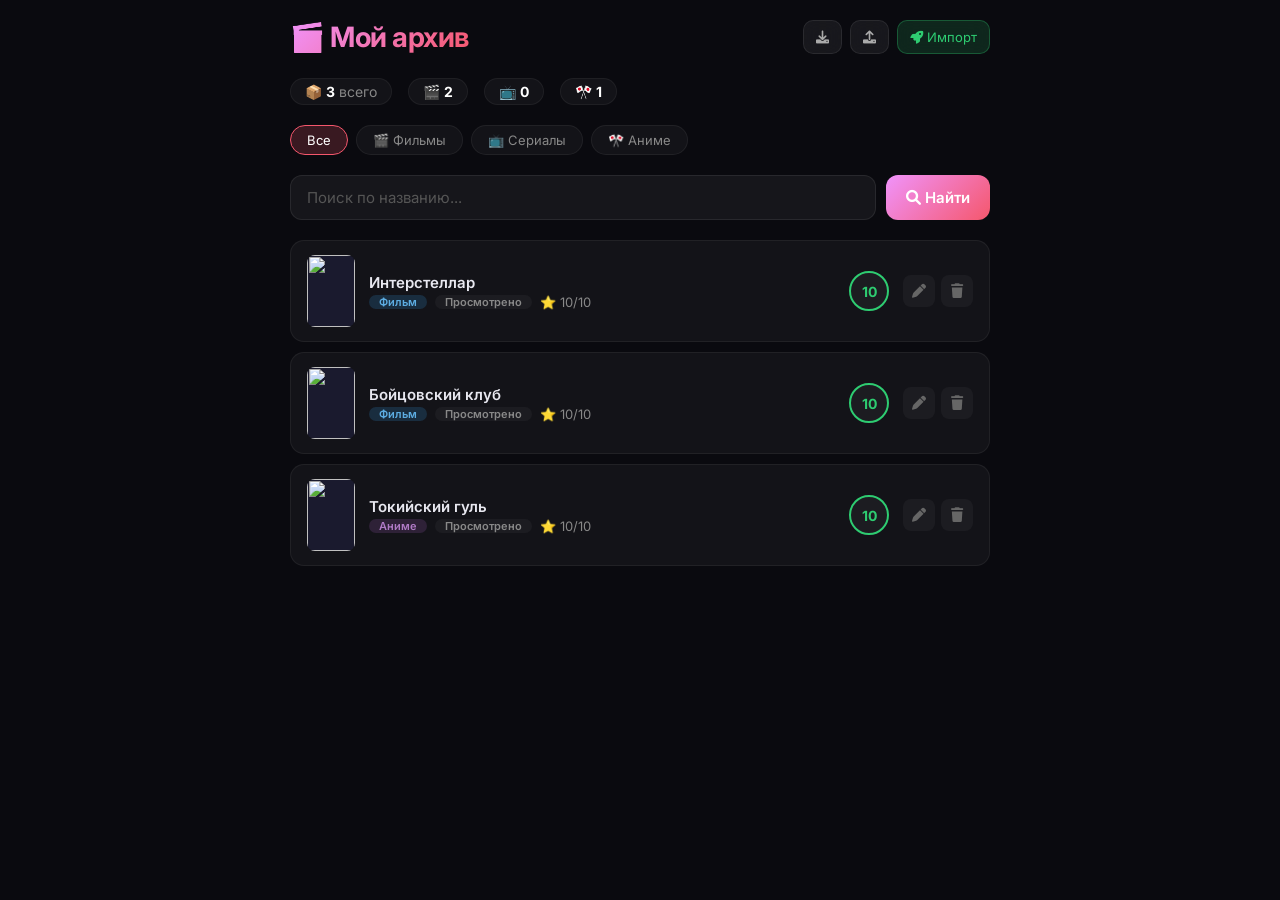
==== index.html @ f88500cb "Create index.html" ====
<!DOCTYPE html>
<html lang="ru">
<head>
    <meta charset="UTF-8" />
    <meta name="viewport" content="width=device-width, initial-scale=1.0, maximum-scale=1.0, user-scalable=yes" />
    <title>Мой киноархив</title>
    <!-- Google Fonts -->
    <link href="https://fonts.googleapis.com/css2?family=Inter:opsz,wght@14..32,400;14..32,500;14..32,600;14..32,700&display=swap" rel="stylesheet" />
    <!-- Font Awesome Icons -->
    <link rel="stylesheet" href="https://cdnjs.cloudflare.com/ajax/libs/font-awesome/6.0.0-beta3/css/all.min.css" />
    <style>
        * { margin: 0; padding: 0; box-sizing: border-box; }

        body {
            font-family: 'Inter', -apple-system, BlinkMacSystemFont, sans-serif;
            background: #0a0a0f;
            color: #e8e8f0;
            padding: 20px 16px 100px;
            min-height: 100vh;
        }
        .container { max-width: 700px; margin: 0 auto; }

        /* Header */
        .header {
            display: flex;
            justify-content: space-between;
            align-items: center;
            margin-bottom: 24px;
            flex-wrap: wrap;
            gap: 12px;
        }
        .header h1 {
            font-size: 28px;
            font-weight: 700;
            background: linear-gradient(135deg, #f093fb 0%, #f5576c 100%);
            -webkit-background-clip: text;
            -webkit-text-fill-color: transparent;
            background-clip: text;
            letter-spacing: -0.5px;
        }
        .header-actions {
            display: flex;
            gap: 8px;
            flex-wrap: wrap;
        }
        .header-actions button {
            background: rgba(255, 255, 255, 0.06);
            border: 1px solid rgba(255, 255, 255, 0.08);
            color: #aaa;
            padding: 8px 12px;
            border-radius: 10px;
            font-size: 13px;
            cursor: pointer;
            transition: all 0.2s;
            font-family: inherit;
            backdrop-filter: blur(10px);
        }
        .header-actions button:hover {
            background: rgba(255, 255, 255, 0.12);
            color: #fff;
        }
        .header-actions .import-btn {
            background: rgba(46, 204, 113, 0.15);
            border-color: rgba(46, 204, 113, 0.3);
            color: #2ecc71;
        }
        .header-actions .import-btn:hover {
            background: rgba(46, 204, 113, 0.25);
        }
        .header-actions .import-btn:disabled {
            opacity: 0.4;
            pointer-events: none;
        }

        /* Stats */
        .stats {
            display: flex;
            gap: 16px;
            flex-wrap: wrap;
            margin-bottom: 20px;
            font-size: 14px;
            color: #888;
        }
        .stats span {
            background: rgba(255, 255, 255, 0.04);
            padding: 4px 14px;
            border-radius: 20px;
            border: 1px solid rgba(255, 255, 255, 0.05);
        }
        .stats strong { color: #fff; }

        /* Filters */
        .filters {
            display: flex;
            gap: 8px;
            flex-wrap: wrap;
            margin-bottom: 20px;
        }
        .filters button {
            background: rgba(255, 255, 255, 0.04);
            border: 1px solid rgba(255, 255, 255, 0.06);
            color: #888;
            padding: 6px 16px;
            border-radius: 20px;
            font-size: 13px;
            cursor: pointer;
            transition: all 0.2s;
            font-family: inherit;
        }
        .filters button.active {
            background: rgba(245, 87, 108, 0.2);
            border-color: #f5576c;
            color: #fff;
        }
        .filters button:hover { background: rgba(255, 255, 255, 0.08); }

        /* Search & Add */
        .search-add {
            display: flex;
            gap: 10px;
            margin-bottom: 20px;
            flex-wrap: wrap;
        }
        .search-add input {
            flex: 1;
            min-width: 160px;
            background: rgba(255, 255, 255, 0.05);
            border: 1px solid rgba(255, 255, 255, 0.08);
            border-radius: 12px;
            padding: 12px 16px;
            color: #fff;
            font-size: 15px;
            font-family: inherit;
            outline: none;
            transition: border 0.2s;
        }
        .search-add input:focus { border-color: #f5576c; }
        .search-add input::placeholder { color: #555; }
        .search-add button {
            background: linear-gradient(135deg, #f093fb 0%, #f5576c 100%);
            border: none;
            color: #fff;
            padding: 12px 20px;
            border-radius: 12px;
            font-size: 15px;
            font-weight: 600;
            cursor: pointer;
            transition: all 0.2s;
            font-family: inherit;
            white-space: nowrap;
        }
        .search-add button:active { transform: scale(0.96); }

        /* Search results */
        .search-results {
            margin-bottom: 20px;
            display: none;
            flex-direction: column;
            gap: 8px;
        }
        .search-results.show { display: flex; }
        .search-result-item {
            background: rgba(255, 255, 255, 0.04);
            border: 1px solid rgba(255, 255, 255, 0.06);
            border-radius: 12px;
            padding: 12px 16px;
            display: flex;
            align-items: center;
            gap: 14px;
            cursor: pointer;
            transition: all 0.2s;
        }
        .search-result-item:active { transform: scale(0.98); }
        .search-result-item img {
            width: 44px;
            height: 66px;
            object-fit: cover;
            border-radius: 6px;
            background: #1a1a2e;
        }
        .search-result-item .info { flex: 1; }
        .search-result-item .info .title { font-weight: 600; font-size: 15px; }
        .search-result-item .info .meta { font-size: 13px; color: #888; margin-top: 2px; }
        .search-result-item .info .meta .rating { color: #f5c518; margin-left: 8px; }
        .search-result-item .add-btn {
            background: rgba(255, 255, 255, 0.08);
            border: none;
            color: #fff;
            padding: 6px 14px;
            border-radius: 8px;
            font-size: 13px;
            cursor: pointer;
            font-family: inherit;
        }

        /* Cards */
        .cards {
            display: flex;
            flex-direction: column;
            gap: 10px;
        }
        .card {
            background: rgba(255, 255, 255, 0.04);
            border: 1px solid rgba(255, 255, 255, 0.06);
            border-radius: 14px;
            padding: 14px 16px;
            display: flex;
            align-items: center;
            gap: 14px;
            transition: all 0.2s;
            animation: fadeIn 0.25s ease;
        }
        @keyframes fadeIn {
            from { opacity: 0; transform: translateY(8px); }
            to { opacity: 1; transform: translateY(0); }
        }
        .card img {
            width: 48px;
            height: 72px;
            object-fit: cover;
            border-radius: 8px;
            background: #1a1a2e;
            flex-shrink: 0;
        }
        .card .info { flex: 1; min-width: 0; }
        .card .info .title {
            font-weight: 600;
            font-size: 15px;
            white-space: nowrap;
            overflow: hidden;
            text-overflow: ellipsis;
        }
        .card .info .meta {
            font-size: 13px;
            color: #888;
            display: flex;
            flex-wrap: wrap;
            gap: 8px;
            align-items: center;
            margin-top: 2px;
        }
        .card .info .meta .badge {
            padding: 0 10px;
            border-radius: 12px;
            font-size: 11px;
            font-weight: 600;
            background: rgba(255, 255, 255, 0.06);
        }
        .card .info .meta .badge.film { background: rgba(52, 152, 219, 0.2); color: #5dade2; }
        .card .info .meta .badge.serial { background: rgba(46, 204, 113, 0.2); color: #58d68d; }
        .card .info .meta .badge.anime { background: rgba(155, 89, 182, 0.2); color: #af7ac5; }
        .card .info .meta .badge.status { background: rgba(255, 255, 255, 0.04); color: #888; }

        .card .rating-circle {
            width: 40px;
            height: 40px;
            border-radius: 50%;
            display: flex;
            align-items: center;
            justify-content: center;
            font-weight: 700;
            font-size: 14px;
            flex-shrink: 0;
            background: rgba(255, 255, 255, 0.04);
            border: 2px solid rgba(255, 255, 255, 0.08);
        }
        .card .rating-circle.high { border-color: #2ecc71; color: #2ecc71; }
        .card .rating-circle.mid { border-color: #f1c40f; color: #f1c40f; }
        .card .rating-circle.low { border-color: #e74c3c; color: #e74c3c; }
        .card .rating-circle.zero { border-color: #555; color: #555; }

        .card .actions {
            display: flex;
            gap: 6px;
            flex-shrink: 0;
        }
        .card .actions button {
            background: rgba(255, 255, 255, 0.04);
            border: none;
            color: #666;
            width: 32px;
            height: 32px;
            border-radius: 8px;
            cursor: pointer;
            font-size: 14px;
            transition: all 0.2s;
        }
        .card .actions button:active { transform: scale(0.9); }
        .card .actions button.delete:active { background: rgba(231, 76, 60, 0.2); color: #e74c3c; }
        .card .actions button.edit:active { background: rgba(241, 196, 15, 0.2); color: #f1c40f; }

        /* Empty */
        .empty {
            text-align: center;
            padding: 60px 20px;
            color: #555;
        }
        .empty i { font-size: 48px; margin-bottom: 16px; opacity: 0.3; }
        .empty p { font-size: 16px; }

        /* Modal */
        .modal-overlay {
            display: none;
            position: fixed;
            inset: 0;
            background: rgba(0, 0, 0, 0.7);
            backdrop-filter: blur(8px);
            align-items: center;
            justify-content: center;
            padding: 20px;
            z-index: 999;
        }
        .modal-overlay.show { display: flex; }
        .modal {
            background: #1a1a2e;
            border: 1px solid rgba(255, 255, 255, 0.08);
            border-radius: 20px;
            padding: 28px 24px;
            max-width: 400px;
            width: 100%;
            animation: fadeIn 0.2s ease;
        }
        .modal h3 { font-size: 20px; margin-bottom: 16px; }
        .modal label { font-size: 13px; color: #888; display: block; margin-top: 12px; margin-bottom: 4px; }
        .modal input, .modal select {
            width: 100%;
            background: rgba(255, 255, 255, 0.05);
            border: 1px solid rgba(255, 255, 255, 0.08);
            border-radius: 10px;
            padding: 10px 14px;
            color: #fff;
            font-size: 15px;
            font-family: inherit;
            outline: none;
        }
        .modal input:focus, .modal select:focus { border-color: #f5576c; }
        .modal .modal-actions {
            display: flex;
            gap: 10px;
            margin-top: 20px;
        }
        .modal .modal-actions button {
            flex: 1;
            padding: 12px;
            border-radius: 12px;
            border: none;
            font-size: 15px;
            font-weight: 600;
            cursor: pointer;
            font-family: inherit;
            transition: all 0.2s;
        }
        .modal .modal-actions button:active { transform: scale(0.96); }
        .modal .modal-actions .save-btn { background: linear-gradient(135deg, #f093fb 0%, #f5576c 100%); color: #fff; }
        .modal .modal-actions .cancel-btn { background: rgba(255, 255, 255, 0.06); color: #888; }

        /* Toast */
        .toast {
            position: fixed;
            bottom: 30px;
            left: 50%;
            transform: translateX(-50%);
            background: #2ecc71;
            color: #fff;
            padding: 12px 24px;
            border-radius: 14px;
            font-weight: 600;
            font-size: 14px;
            opacity: 0;
            transition: all 0.3s;
            pointer-events: none;
            z-index: 1000;
            box-shadow: 0 8px 30px rgba(0, 0, 0, 0.5);
            max-width: 90%;
            text-align: center;
        }
        .toast.show { opacity: 1; transform: translateX(-50%) translateY(0); }
        .toast.error { background: #e74c3c; }

        /* Progress bar inside toast */
        .toast .progress-wrap {
            width: 100%;
            height: 4px;
            background: rgba(255, 255, 255, 0.2);
            border-radius: 10px;
            margin-top: 8px;
            overflow: hidden;
        }
        .toast .progress-wrap div {
            height: 100%;
            width: 0%;
            background: #fff;
            border-radius: 10px;
            transition: width 0.3s;
        }

        @media (max-width: 480px) {
            .header h1 { font-size: 22px; }
            .card { padding: 12px 12px; gap: 10px; }
            .card img { width: 40px; height: 60px; }
            .card .info .title { font-size: 14px; }
            .search-add input { font-size: 14px; padding: 10px 14px; }
            .search-add button { padding: 10px 16px; font-size: 14px; }
        }
    </style>
</head>
<body>

    <div class="container">

        <!-- Header -->
        <div class="header">
            <h1>🎬 Мой архив</h1>
            <div class="header-actions">
                <button onclick="exportData()"><i class="fas fa-download"></i></button>
                <button onclick="document.getElementById('importInput').click()"><i class="fas fa-upload"></i></button>
                <input type="file" id="importInput" accept=".json" style="display:none" onchange="importData(event)" />
                <button class="import-btn" id="bulkImportBtn" onclick="runBulkImport()"><i class="fas fa-rocket"></i> Импорт</button>
            </div>
        </div>

        <!-- Stats -->
        <div class="stats" id="stats">
            <span>📦 <strong id="totalCount">0</strong> всего</span>
            <span>🎬 <strong id="filmCount">0</strong></span>
            <span>📺 <strong id="serialCount">0</strong></span>
            <span>🎌 <strong id="animeCount">0</strong></span>
        </div>

        <!-- Filters -->
        <div class="filters" id="filters">
            <button class="active" data-filter="all">Все</button>
            <button data-filter="Фильм">🎬 Фильмы</button>
            <button data-filter="Сериал">📺 Сериалы</button>
            <button data-filter="Аниме">🎌 Аниме</button>
        </div>

        <!-- Search + Add -->
        <div class="search-add">
            <input type="text" id="searchInput" placeholder="Поиск по названию..." />
            <button onclick="searchTMDB()"><i class="fas fa-search"></i> Найти</button>
        </div>

        <!-- Search Results -->
        <div class="search-results" id="searchResults"></div>

        <!-- Cards -->
        <div class="cards" id="cards"></div>

        <!-- Empty -->
        <div class="empty" id="emptyState">
            <i class="fas fa-film"></i>
            <p>Пока ничего нет.<br />Найди фильм, сериал или аниме и добавь!</p>
        </div>

    </div>

    <!-- Edit Modal -->
    <div class="modal-overlay" id="editModal">
        <div class="modal">
            <h3 id="modalTitle">✏️ Редактировать</h3>
            <label>Название</label>
            <input type="text" id="editName" />
            <label>Тип</label>
            <select id="editType">
                <option value="Фильм">🎬 Фильм</option>
                <option value="Сериал">📺 Сериал</option>
                <option value="Аниме">🎌 Аниме</option>
            </select>
            <label>Статус</label>
            <select id="editStatus">
                <option value="Просмотрено">✅ Просмотрено</option>
                <option value="В процессе">⏳ В процессе</option>
                <option value="Брошено">❌ Брошено</option>
            </select>
            <label>Оценка (1–10)</label>
            <input type="number" id="editRating" min="0" max="10" />
            <label>Пересмотров</label>
            <input type="number" id="editRewatches" min="0" />
            <label>Постер (URL, опционально)</label>
            <input type="text" id="editPoster" placeholder="https://image.tmdb.org/..." />
            <div class="modal-actions">
                <button class="cancel-btn" onclick="closeModal()">Отмена</button>
                <button class="save-btn" onclick="saveEdit()">💾 Сохранить</button>
            </div>
        </div>
    </div>

    <!-- Toast -->
    <div class="toast" id="toast">
        <span id="toastMsg">Сообщение</span>
        <div class="progress-wrap"><div id="toastProgress"></div></div>
    </div>

    <script>
        // ========================
        //  КОНФИГУРАЦИЯ
        // ========================
        const TMDB_API_KEY = '40f8044a3992bf1a264badac3ca33f28';

        // ========================
        //  ДАННЫЕ
        // ========================
        let items = [];
        let currentFilter = 'all';
        let currentEditId = null;
        let isImporting = false;

        function loadData() {
            const saved = localStorage.getItem('myKinoArchive');
            if (saved) {
                try { items = JSON.parse(saved); } catch (e) { items = []; }
            }
            if (!items || !items.length) {
                items = [
                    { id: Date.now() + 1, name: 'Интерстеллар', type: 'Фильм', status: 'Просмотрено', rating: 10,
                        rewatches: 0, poster: '' },
                    { id: Date.now() + 2, name: 'Бойцовский клуб', type: 'Фильм', status: 'Просмотрено', rating: 10,
                        rewatches: 0, poster: '' },
                    { id: Date.now() + 3, name: 'Токийский гуль', type: 'Аниме', status: 'Просмотрено', rating: 10,
                        rewatches: 0, poster: '' },
                ];
            }
            render();
        }

        function saveData() {
            localStorage.setItem('myKinoArchive', JSON.stringify(items));
            render();
        }

        // ========================
        //  RENDER
        // ========================
        function render() {
            const cardsEl = document.getElementById('cards');
            const emptyEl = document.getElementById('emptyState');
            const searchInput = document.getElementById('searchInput').value.toLowerCase().trim();

            let filtered = items;
            if (currentFilter !== 'all') {
                filtered = filtered.filter(item => item.type === currentFilter);
            }
            if (searchInput) {
                filtered = filtered.filter(item => item.name.toLowerCase().includes(searchInput));
            }
            filtered.sort((a, b) => (b.rating || 0) - (a.rating || 0));

            document.getElementById('totalCount').textContent = items.length;
            document.getElementById('filmCount').textContent = items.filter(i => i.type === 'Фильм').length;
            document.getElementById('serialCount').textContent = items.filter(i => i.type === 'Сериал').length;
            document.getElementById('animeCount').textContent = items.filter(i => i.type === 'Аниме').length;

            if (!filtered.length) {
                cardsEl.innerHTML = '';
                emptyEl.style.display = 'block';
                return;
            }
            emptyEl.style.display = 'none';

            cardsEl.innerHTML = filtered.map(item => {
                const ratingClass = item.rating >= 8 ? 'high' : item.rating >= 5 ? 'mid' : item.rating > 0 ? 'low' :
                    'zero';
                const ratingText = item.rating || '?';
                const posterHtml = item.poster ?
                    `<img src="${item.poster}" alt="${item.name}" loading="lazy" onerror="this.style.display='none'" />` :
                    `<img src="" alt="" style="background:#1a1a2e;display:flex;align-items:center;justify-content:center;font-size:20px;color:#555;" />`;

                const typeBadge = {
                    'Фильм': 'film',
                    'Сериал': 'serial',
                    'Аниме': 'anime'
                } [item.type] || '';

                const rewatchText = item.rewatches ? `, ${item.rewatches} раз(а)` : '';

                return `
                        <div class="card">
                            ${posterHtml}
                            <div class="info">
                                <div class="title">${item.name}</div>
                                <div class="meta">
                                    <span class="badge ${typeBadge}">${item.type || '?'}</span>
                                    <span class="badge status">${item.status || 'Просмотрено'}</span>
                                    <span>${item.rating ? '⭐ ' + item.rating + '/10' : 'Без оценки'}${rewatchText}</span>
                                </div>
                            </div>
                            <div class="rating-circle ${ratingClass}">${ratingText}</div>
                            <div class="actions">
                                <button class="edit" onclick="openEdit('${item.id}')"><i class="fas fa-pen"></i></button>
                                <button class="delete" onclick="deleteItem('${item.id}')"><i class="fas fa-trash"></i></button>
                            </div>
                        </div>
                    `;
            }).join('');
        }

        // ========================
        //  CRUD
        // ========================
        function addItem(name, type, status, rating, rewatches, poster) {
            items.push({
                id: Date.now() + Math.random(),
                name: name.trim(),
                type: type || 'Фильм',
                status: status || 'Просмотрено',
                rating: parseInt(rating) || 0,
                rewatches: parseInt(rewatches) || 0,
                poster: poster || '',
            });
            saveData();
            showToast('✅ Добавлено!');
        }

        function deleteItem(id) {
            if (!confirm('Удалить?')) return;
            items = items.filter(item => item.id != id);
            saveData();
            showToast('🗑️ Удалено');
        }

        function openEdit(id) {
            const item = items.find(i => i.id == id);
            if (!item) return;
            currentEditId = id;
            document.getElementById('editName').value = item.name || '';
            document.getElementById('editType').value = item.type || 'Фильм';
            document.getElementById('editStatus').value = item.status || 'Просмотрено';
            document.getElementById('editRating').value = item.rating || 0;
            document.getElementById('editRewatches').value = item.rewatches || 0;
            document.getElementById('editPoster').value = item.poster || '';
            document.getElementById('modalTitle').textContent = '✏️ ' + item.name;
            document.getElementById('editModal').classList.add('show');
        }

        function closeModal() {
            document.getElementById('editModal').classList.remove('show');
            currentEditId = null;
        }

        function saveEdit() {
            const item = items.find(i => i.id == currentEditId);
            if (!item) return;
            item.name = document.getElementById('editName').value.trim() || item.name;
            item.type = document.getElementById('editType').value;
            item.status = document.getElementById('editStatus').value;
            item.rating = parseInt(document.getElementById('editRating').value) || 0;
            item.rewatches = parseInt(document.getElementById('editRewatches').value) || 0;
            item.poster = document.getElementById('editPoster').value.trim() || '';
            saveData();
            closeModal();
            showToast('💾 Сохранено!');
        }

        // ========================
        //  ПОИСК TMDB
        // ========================
        async function searchTMDB() {
            const query = document.getElementById('searchInput').value.trim();
            if (!query) {
                showToast('Введите название для поиска', true);
                return;
            }

            const resultsEl = document.getElementById('searchResults');
            resultsEl.innerHTML = '<div style="color:#888;padding:12px;">⏳ Поиск...</div>';
            resultsEl.classList.add('show');

            try {
                const url =
                    `https://api.themoviedb.org/3/search/multi?api_key=${TMDB_API_KEY}&query=${encodeURIComponent(query)}&language=ru-RU`;
                const response = await fetch(url);
                const data = await response.json();

                if (!data.results || !data.results.length) {
                    resultsEl.innerHTML = '<div style="color:#888;padding:12px;">😕 Ничего не найдено</div>';
                    return;
                }

                const results = data.results.slice(0, 8);
                resultsEl.innerHTML = results.map(item => {
                    const title = item.title || item.name || 'Без названия';
                    const year = item.release_date ? item.release_date.slice(0, 4) : item.first_air_date ? item
                        .first_air_date.slice(0, 4) : '';
                    const mediaType = item.media_type === 'movie' ? 'Фильм' : item.media_type === 'tv' ? 'Сериал' :
                        'Фильм';
                    const rating = item.vote_average ? Math.round(item.vote_average * 10) / 10 : '';
                    const poster = item.poster_path ?
                        `https://image.tmdb.org/t/p/w92${item.poster_path}` :
                        '';

                    return `
                            <div class="search-result-item" onclick="addFromSearch('${title}', '${mediaType}', '${rating}', '${poster}')">
                                ${poster ? `<img src="${poster}" alt="${title}" />` : '<div style="width:44px;height:66px;background:#1a1a2e;border-radius:6px;flex-shrink:0;"></div>'}
                                <div class="info">
                                    <div class="title">${title}</div>
                                    <div class="meta">${mediaType} ${year ? '· ' + year : ''} ${rating ? '⭐ ' + rating : ''}</div>
                                </div>
                                <button class="add-btn"><i class="fas fa-plus"></i></button>
                            </div>
                        `;
                }).join('');

            } catch (e) {
                resultsEl.innerHTML = '<div style="color:#e74c3c;padding:12px;">❌ Ошибка запроса. Проверь интернет.</div>';
                console.error(e);
            }
        }

        function addFromSearch(name, type, rating, poster) {
            addItem(name, type, 'Просмотрено', rating || 0, 0, poster);
            document.getElementById('searchResults').classList.remove('show');
            document.getElementById('searchInput').value = '';
        }

        // ========================
        //  ФИЛЬТРЫ
        // ========================
        document.getElementById('filters').addEventListener('click', function(e) {
            const btn = e.target.closest('button');
            if (!btn) return;
            document.querySelectorAll('#filters button').forEach(b => b.classList.remove('active'));
            btn.classList.add('active');
            currentFilter = btn.dataset.filter;
            render();
        });

        let searchTimeout;
        document.getElementById('searchInput').addEventListener('input', function() {
            clearTimeout(searchTimeout);
            searchTimeout = setTimeout(() => render(), 200);
        });
        document.getElementById('searchInput').addEventListener('keydown', function(e) {
            if (e.key === 'Enter') searchTMDB();
        });

        // ========================
        //  ЭКСПОРТ / ИМПОРТ
        // ========================
        function exportData() {
            const blob = new Blob([JSON.stringify(items, null, 2)], { type: 'application/json' });
            const a = document.createElement('a');
            a.href = URL.createObjectURL(blob);
            a.download = 'my_archive_backup.json';
            a.click();
            showToast('📦 Бэкап скачан!');
        }

        function importData(event) {
            const file = event.target.files[0];
            if (!file) return;
            const reader = new FileReader();
            reader.onload = function(e) {
                try {
                    const data = JSON.parse(e.target.result);
                    if (Array.isArray(data) && data.length) {
                        items = data;
                        saveData();
                        showToast('✅ Импорт успешен!');
                    } else {
                        showToast('❌ Неверный формат', true);
                    }
                } catch (err) {
                    showToast('❌ Ошибка чтения файла', true);
                }
            };
            reader.readAsText(file);
            event.target.value = '';
        }

        // ========================
        //  БЫСТРЫЙ ИМПОРТ (BULK)
        // ========================
        const MY_FULL_LIST = [
            // ---------- ФИЛЬМЫ ----------
            { name: "Мумия", type: "Фильм", status: "Просмотрено", rating: 8, rewatches: 0 },
            { name: "Закулисье реальности", type: "Фильм", status: "Просмотрено", rating: 7, rewatches: 0 },
            { name: "Обсессия", type: "Фильм", status: "Просмотрено", rating: 5, rewatches: 0 },
            { name: "Я иду искать 2", type: "Фильм", status: "Просмотрено", rating: 3, rewatches: 0 },
            { name: "Горничная", type: "Фильм", status: "Просмотрено", rating: 3, rewatches: 0 },
            { name: "Одержимость", type: "Фильм", status: "Просмотрено", rating: 4, rewatches: 0 },
            { name: "5 ночей с Фредди 2", type: "Фильм", status: "Просмотрено", rating: 4, rewatches: 0 },
            { name: "Меню", type: "Фильм", status: "Просмотрено", rating: 5, rewatches: 0 },
            { name: "Кунг-фу панда", type: "Фильм", status: "Просмотрено", rating: 9, rewatches: 0 },
            { name: "Кунг-фу панда 2", type: "Фильм", status: "Просмотрено", rating: 9, rewatches: 0 },
            { name: "Кунг-фу панда 3", type: "Фильм", status: "Просмотрено", rating: 9, rewatches: 0 },
            { name: "Кунг-фу панда 4", type: "Фильм", status: "Просмотрено", rating: 7, rewatches: 0 },
            { name: "Бэтмен", type: "Фильм", status: "Просмотрено", rating: 7, rewatches: 0 },
            { name: "Трансформеры: Последний рыцарь", type: "Фильм", status: "Просмотрено", rating: 9, rewatches: 0 },
            { name: "Трансформеры: Эпоха истребления", type: "Фильм", status: "Просмотрено", rating: 9, rewatches: 0 },
            { name: "Трансформеры 3: Тёмная сторона Луны", type: "Фильм", status: "Просмотрено", rating: 7, rewatches: 0 },
            { name: "Трансформеры: Месть падших", type: "Фильм", status: "Просмотрено", rating: 8, rewatches: 0 },
            { name: "Побег из Шоушенка", type: "Фильм", status: "Просмотрено", rating: 8, rewatches: 3 },
            { name: "Тёмный рыцарь: Возрождение легенды", type: "Фильм", status: "Просмотрено", rating: 6, rewatches: 2 },
            { name: "Бэтмен: Начало", type: "Фильм", status: "Просмотрено", rating: 8, rewatches: 0 },
            { name: "Тёмный рыцарь", type: "Фильм", status: "Просмотрено", rating: 9, rewatches: 0 },
            { name: "Зомбилэнд", type: "Фильм", status: "Просмотрено", rating: 5, rewatches: 0 },
            { name: "Ущелье", type: "Фильм", status: "Просмотрено", rating: 7, rewatches: 2 },
            { name: "Оно", type: "Фильм", status: "Просмотрено", rating: 5, rewatches: 0 },
            { name: "Оно 2", type: "Фильм", status: "Просмотрено", rating: 5, rewatches: 0 },
            { name: "Паразиты", type: "Фильм", status: "Просмотрено", rating: 2, rewatches: 0 },
            { name: "Лекарство от здоровья", type: "Фильм", status: "Просмотрено", rating: 5, rewatches: 0 },
            { name: "Телохранитель киллера", type: "Фильм", status: "Просмотрено", rating: 6, rewatches: 0 },
            { name: "Основатель", type: "Фильм", status: "Просмотрено", rating: 7, rewatches: 0 },
            { name: "Шоу Трумана", type: "Фильм", status: "Просмотрено", rating: 4, rewatches: 0 },
            { name: "Бегущий в лабиринте", type: "Фильм", status: "Просмотрено", rating: 7, rewatches: 0 },
            { name: "Бегущий в лабиринте: Испытание огнем", type: "Фильм", status: "Просмотрено", rating: 8, rewatches: 0 },
            { name: "Бегущий в лабиринте: Лекарство от смерти", type: "Фильм", status: "Просмотрено", rating: 8,
            rewatches: 0 },
            { name: "Зелёная книга", type: "Фильм", status: "Просмотрено", rating: 7, rewatches: 0 },
            { name: "Первому игроку приготовиться", type: "Фильм", status: "Просмотрено", rating: 8, rewatches: 0 },
            { name: "Бойцовский клуб", type: "Фильм", status: "Просмотрено", rating: 10, rewatches: 0 },
            { name: "Мгла", type: "Фильм", status: "Просмотрено", rating: 6, rewatches: 0 },
            { name: "Отмель", type: "Фильм", status: "Просмотрено", rating: 7, rewatches: 0 },
            { name: "Вышка", type: "Фильм", status: "Просмотрено", rating: 7, rewatches: 0 },
            { name: "Марсианин", type: "Фильм", status: "Просмотрено", rating: 9, rewatches: 3 },
            { name: "Интерстеллар", type: "Фильм", status: "Просмотрено", rating: 10, rewatches: 0 },
            { name: "Время", type: "Фильм", status: "Просмотрено", rating: 4, rewatches: 0 },
            { name: "1+1", type: "Фильм", status: "Просмотрено", rating: 8, rewatches: 0 },
            { name: "Зверополис", type: "Фильм", status: "Просмотрено", rating: 8, rewatches: 0 },
            { name: "Шан-Чи и легенда десяти колец", type: "Фильм", status: "Просмотрено", rating: 8, rewatches: 0 },
            { name: "Анчартед: На картах не значится", type: "Фильм", status: "Просмотрено", rating: 9, rewatches: 0 },
            { name: "Волк с Уолл-стрит", type: "Фильм", status: "Просмотрено", rating: 9, rewatches: 0 },
            { name: "Поймай меня, если сможешь", type: "Фильм", status: "Просмотрено", rating: 7, rewatches: 0 },
            { name: "Хэнкок", type: "Фильм", status: "Просмотрено", rating: 7, rewatches: 0 },
            { name: "Большой Стэн", type: "Фильм", status: "Просмотрено", rating: 3, rewatches: 0 },
            { name: "Шазам!", type: "Фильм", status: "Просмотрено", rating: 7, rewatches: 0 },
            { name: "Чёрный Адам", type: "Фильм", status: "Просмотрено", rating: 7, rewatches: 0 },
            { name: "Призрачный гонщик", type: "Фильм", status: "Просмотрено", rating: 9, rewatches: 0 },
            { name: "Призрачный гонщик 2", type: "Фильм", status: "Просмотрено", rating: 9, rewatches: 0 },
            { name: "Железный человек", type: "Фильм", status: "Просмотрено", rating: 10, rewatches: 0 },
            { name: "Невероятный Халк", type: "Фильм", status: "Просмотрено", rating: 9, rewatches: 0 },
            { name: "Железный человек 2", type: "Фильм", status: "Просмотрено", rating: 10, rewatches: 0 },
            { name: "Первый мститель", type: "Фильм", status: "Просмотрено", rating: 9, rewatches: 0 },
            { name: "Тор", type: "Фильм", status: "Просмотрено", rating: 8, rewatches: 0 },
            { name: "Мстители", type: "Фильм", status: "Просмотрено", rating: 7, rewatches: 0 },
            { name: "Железный человек 3", type: "Фильм", status: "Просмотрено", rating: 10, rewatches: 0 },
            { name: "Тор 2: Царство тьмы", type: "Фильм", status: "Просмотрено", rating: 8, rewatches: 0 },
            { name: "Первый мститель: Другая война", type: "Фильм", status: "Просмотрено", rating: 9, rewatches: 0 },
            { name: "Мстители: Эра Альтрона", type: "Фильм", status: "Просмотрено", rating: 10, rewatches: 0 },
            { name: "Человек-муравей", type: "Фильм", status: "Просмотрено", rating: 8, rewatches: 0 },
            { name: "Первый мститель: Противостояние", type: "Фильм", status: "Просмотрено", rating: 8, rewatches: 0 },
            { name: "Доктор Стрэндж", type: "Фильм", status: "Просмотрено", rating: 10, rewatches: 0 },
            { name: "Человек-паук: Возвращение домой", type: "Фильм", status: "Просмотрено", rating: 7, rewatches: 0 },
            { name: "Тор: Рагнарёк", type: "Фильм", status: "Просмотрено", rating: 8, rewatches: 0 },
            { name: "Чёрная пантера", type: "Фильм", status: "Просмотрено", rating: 10, rewatches: 0 },
            { name: "Мстители: Война бесконечности", type: "Фильм", status: "Просмотрено", rating: 10, rewatches: 0 },
            { name: "Человек-муравей и Оса", type: "Фильм", status: "Просмотрено", rating: 6, rewatches: 0 },
            { name: "Мстители: Финал", type: "Фильм", status: "Просмотрено", rating: 8, rewatches: 0 },
            { name: "Человек-паук: Вдали от дома", type: "Фильм", status: "Просмотрено", rating: 10, rewatches: 0 },
            { name: "Человек-паук: Нет пути домой", type: "Фильм", status: "Просмотрено", rating: 10, rewatches: 0 },
            { name: "Доктор Стрэндж: В мультивселенной безумия", type: "Фильм", status: "Просмотрено", rating: 9,
                rewatches: 0 },
            { name: "Чёрная пантера: Ваканда навеки", type: "Фильм", status: "Просмотрено", rating: 10, rewatches: 0 },
            { name: "Тор: Любовь и гром", type: "Фильм", status: "Просмотрено", rating: 9, rewatches: 0 },
            { name: "Человек-муравей и Оса: Квантомания", type: "Фильм", status: "Просмотрено", rating: 8, rewatches: 0 },
            { name: "Дэдпул", type: "Фильм", status: "Просмотрено", rating: 7, rewatches: 0 },
            { name: "Дэдпул 2", type: "Фильм", status: "Просмотрено", rating: 8, rewatches: 0 },
            { name: "Дэдпул и Росомаха", type: "Фильм", status: "Просмотрено", rating: 6, rewatches: 0 },
            { name: "Человек-паук: Новый день", type: "Фильм", status: "Просмотрено", rating: 8, rewatches: 0 },
            // ---------- СЕРИАЛЫ ----------
            { name: "Флэш", type: "Сериал", status: "Просмотрено", rating: 10, rewatches: 0 },
            { name: "Локи", type: "Сериал", status: "Просмотрено", rating: 10, rewatches: 0 },
            // ---------- АНИМЕ ----------
            { name: "Берсерк", type: "Аниме", status: "Брошено", rating: 0, rewatches: 0 },
            { name: "Токийский гуль", type: "Аниме", status: "Просмотрено", rating: 10, rewatches: 0 },
            { name: "Магическая битва", type: "Аниме", status: "Просмотрено", rating: 10, rewatches: 0 },
            { name: "Повседневная жизнь бессмертного короля", type: "Аниме", status: "Просмотрено", rating: 7,
                rewatches: 0 },
            { name: "Реинкарнация безработного", type: "Аниме", status: "В процессе", rating: 0, rewatches: 0 },
            { name: "Блюлок", type: "Аниме", status: "Просмотрено", rating: 10, rewatches: 0 },
            { name: "Баскетбол Курокко", type: "Аниме", status: "Просмотрено", rating: 10, rewatches: 0 },
            { name: "Соло Левелинг", type: "Аниме", status: "Просмотрено", rating: 10, rewatches: 0 },
            { name: "Восхождение героя щита", type: "Аниме", status: "Брошено", rating: 0, rewatches: 0 },
            { name: "Хантер х Хантер", type: "Аниме", status: "Брошено", rating: 0, rewatches: 0 },
            { name: "Клинок, рассекающий демонов", type: "Аниме", status: "В процессе", rating: 8, rewatches: 0 }
        ];

        async function runBulkImport() {
            if (isImporting) return;
            if (!confirm('🔥 Запустить массовый импорт всех твоих фильмов, сериалов и аниме?\n\nБудет подтянуто ~100 записей с постерами из TMDB и Jikan. Это займёт 1–2 минуты.')) return;

            isImporting = true;
            const btn = document.getElementById('bulkImportBtn');
            btn.disabled = true;
            btn.innerHTML = '<i class="fas fa-spinner fa-spin"></i> Импорт...';

            const toast = document.getElementById('toast');
            const toastMsg = document.getElementById('toastMsg');
            const toastProgress = document.getElementById('toastProgress');
            toast.className = 'toast show';

            const total = MY_FULL_LIST.length;
            let success = 0;
            let errors = 0;
            const newItems = [];

            for (let i = 0; i < total; i++) {
                const entry = MY_FULL_LIST[i];
                const pct = Math.round(((i + 1) / total) * 100);
                toastMsg.textContent = `⏳ ${i+1}/${total}: ${entry.name}`;
                toastProgress.style.width = pct + '%';

                const isAnime = entry.type === 'Аниме';

                try {
                    let poster = '';
                    let foundName = entry.name;
                    let apiRating = 0;

                    if (isAnime) {
                        // Jikan
                        const res = await fetchJikan(entry.name);
                        if (res) {
                            poster = res.images?.jpg?.image_url || '';
                            foundName = res.title || entry.name;
                            apiRating = res.score ? Math.round(res.score) : 0;
                            success++;
                        } else {
                            errors++;
                        }
                    } else {
                        // TMDB
                        const res = await fetchTMDB(entry.name, entry.type);
                        if (res) {
                            poster = res.poster_path ? `https://image.tmdb.org/t/p/w185${res.poster_path}` : '';
                            foundName = res.title || res.name || entry.name;
                            apiRating = res.vote_average ? Math.round(res.vote_average * 10) / 10 : 0;
                            success++;
                        } else {
                            errors++;
                        }
                    }

                    newItems.push({
                        id: Date.now() + i + Math.random(),
                        name: foundName || entry.name,
                        type: entry.type,
                        status: entry.status,
                        rating: entry.rating || apiRating || 0,
                        rewatches: entry.rewatches || 0,
                        poster: poster || '',
                    });

                } catch (e) {
                    errors++;
                    newItems.push({
                        id: Date.now() + i + Math.random(),
                        name: entry.name,
                        type: entry.type,
                        status: entry.status,
                        rating: entry.rating || 0,
                        rewatches: entry.rewatches || 0,
                        poster: '',
                    });
                }

                // Задержка между запросами
                await new Promise(r => setTimeout(r, isAnime ? 350 : 200));
            }

            // Сохраняем
            items = newItems;
            saveData();

            toastMsg.textContent = `✅ ГОТОВО! Добавлено ${success} с постерами, ${errors} без.`;
            toastProgress.style.width = '100%';
            setTimeout(() => {
                toast.classList.remove('show');
            }, 3000);

            btn.disabled = false;
            btn.innerHTML = '<i class="fas fa-rocket"></i> Импорт';
            isImporting = false;
            render();
        }

        // ---------- TMDB (фильмы/сериалы) ----------
        async function fetchTMDB(query, type) {
            const mediaType = type === 'Фильм' ? 'movie' : 'tv';
            const url =
                `https://api.themoviedb.org/3/search/${mediaType}?api_key=${TMDB_API_KEY}&query=${encodeURIComponent(query)}&language=ru-RU`;
            const resp = await fetch(url);
            if (!resp.ok) return null;
            const data = await resp.json();
            if (!data.results || !data.results.length) return null;
            return data.results[0];
        }

        // ---------- JIKAN (аниме) ----------
        async function fetchJikan(query) {
            const url =
                `https://api.jikan.moe/v4/anime?q=${encodeURIComponent(query)}&limit=1&sfw=true`;
            try {
                const resp = await fetch(url);
                if (!resp.ok) return null;
                const data = await resp.json();
                if (data.data && data.data.length) return data.data[0];
            } catch (e) { return null; }

            // Пробуем транслит
            const translitMap = {
                'Токийский гуль': 'Tokyo Ghoul',
                'Магическая битва': 'Jujutsu Kaisen',
                'Блюлок': 'Blue Lock',
                'Клинок, рассекающий демонов': 'Demon Slayer',
                'Реинкарнация безработного': 'Mushoku Tensei',
                'Восхождение героя щита': 'Rising of the Shield Hero',
                'Хантер х Хантер': 'Hunter x Hunter',
                'Баскетбол Курокко': 'Kuroko no Basket',
                'Соло Левелинг': 'Solo Leveling',
                'Повседневная жизнь бессмертного короля': 'The Daily Life of the Immortal King',
                'Берсерк': 'Berserk'
            };
            const translit = translitMap[query];
            if (translit) {
                try {
                    const url2 =
                        `https://api.jikan.moe/v4/anime?q=${encodeURIComponent(translit)}&limit=1&sfw=true`;
                    const resp2 = await fetch(url2);
                    if (!resp2.ok) return null;
                    const data2 = await resp2.json();
                    if (data2.data && data2.data.length) return data2.data[0];
                } catch (e) { return null; }
            }
            return null;
        }

        // ========================
        //  TOAST
        // ========================
        let toastTimeout;

        function showToast(message, isError = false) {
            const toast = document.getElementById('toast');
            const msgEl = document.getElementById('toastMsg');
            const progEl = document.getElementById('toastProgress');
            msgEl.textContent = message;
            progEl.style.width = '0%';
            toast.className = 'toast show' + (isError ? ' error' : '');
            clearTimeout(toastTimeout);
            toastTimeout = setTimeout(() => {
                toast.classList.remove('show');
            }, 3000);
        }

        // ========================
        //  ЗАПУСК
        // ========================
        loadData();

        document.getElementById('editModal').addEventListener('click', function(e) {
            if (e.target === this) closeModal();
        });

        console.log('🎬 Мой киноархив загружен!');
        console.log('📦 Всего записей:', items.length);
        console.log('🔥 Для быстрого импорта нажми кнопку "Импорт" в шапке');
    </script>

</body>
</html>
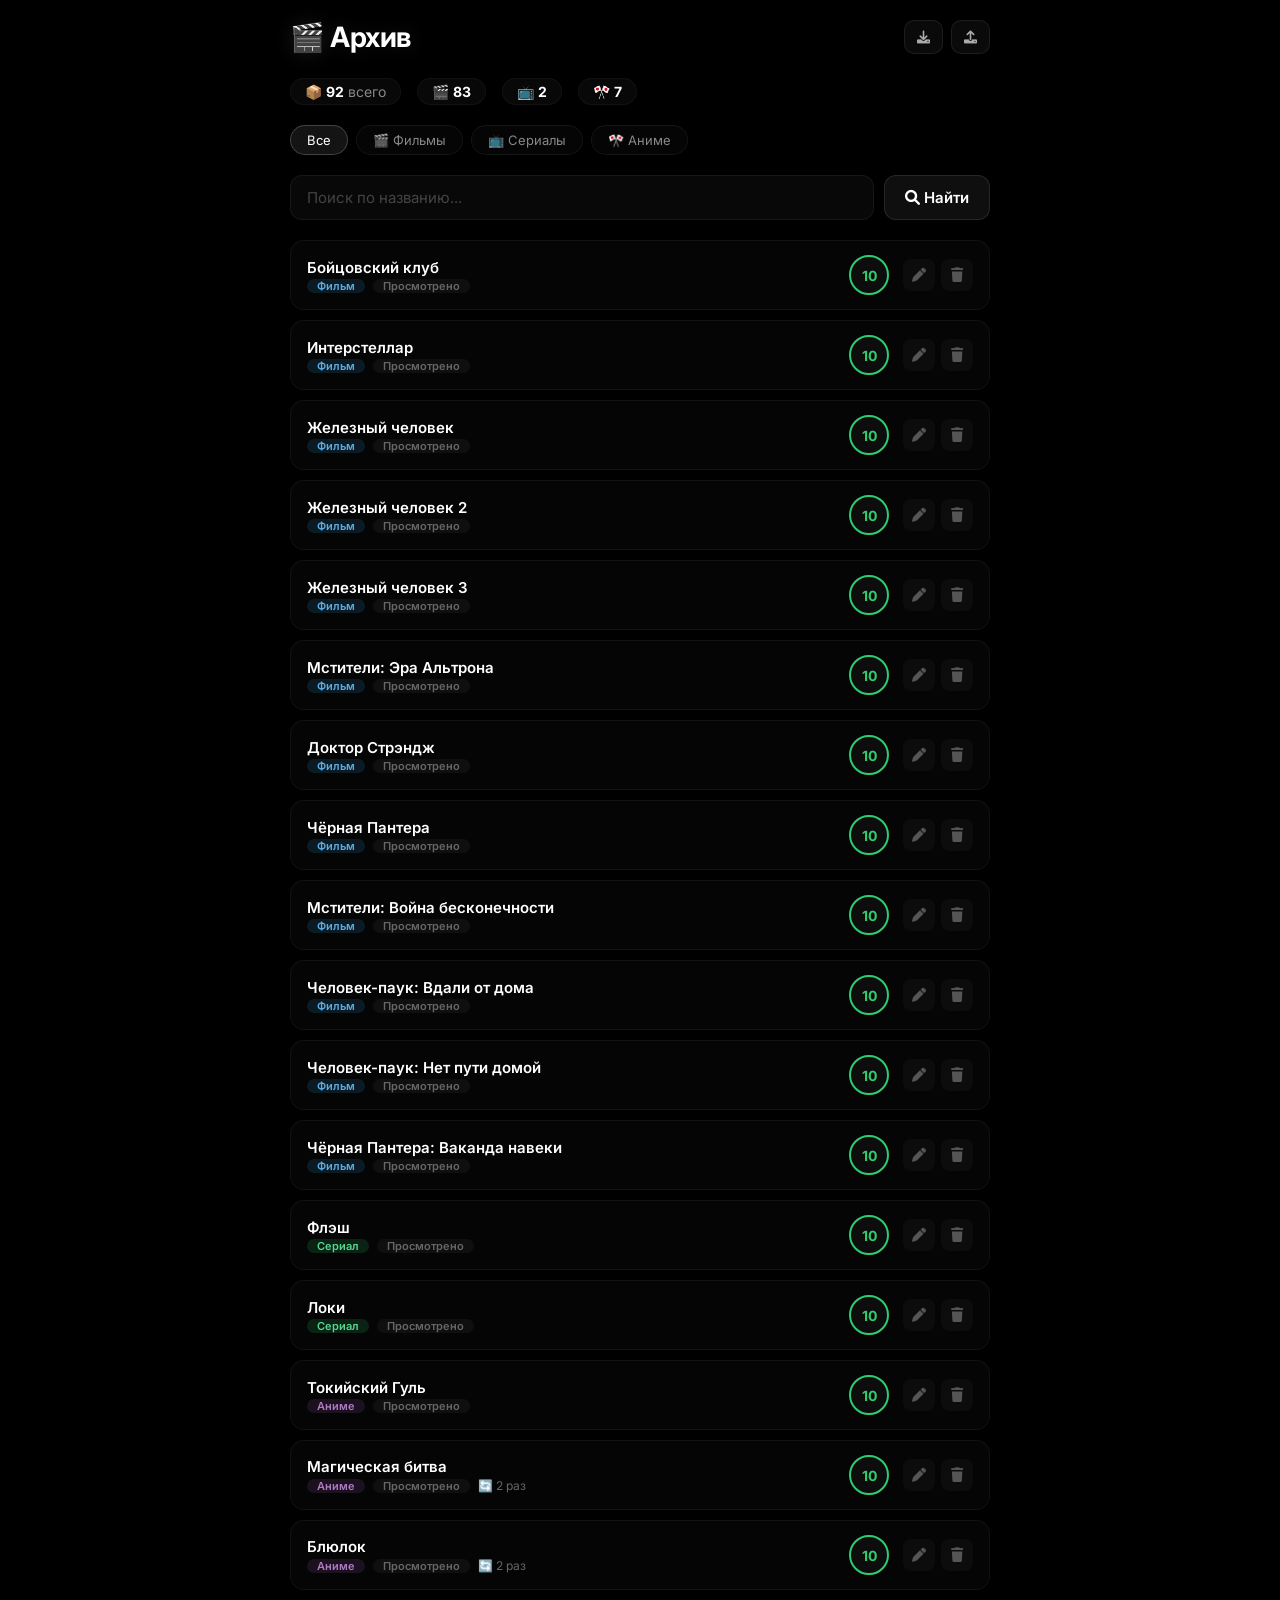
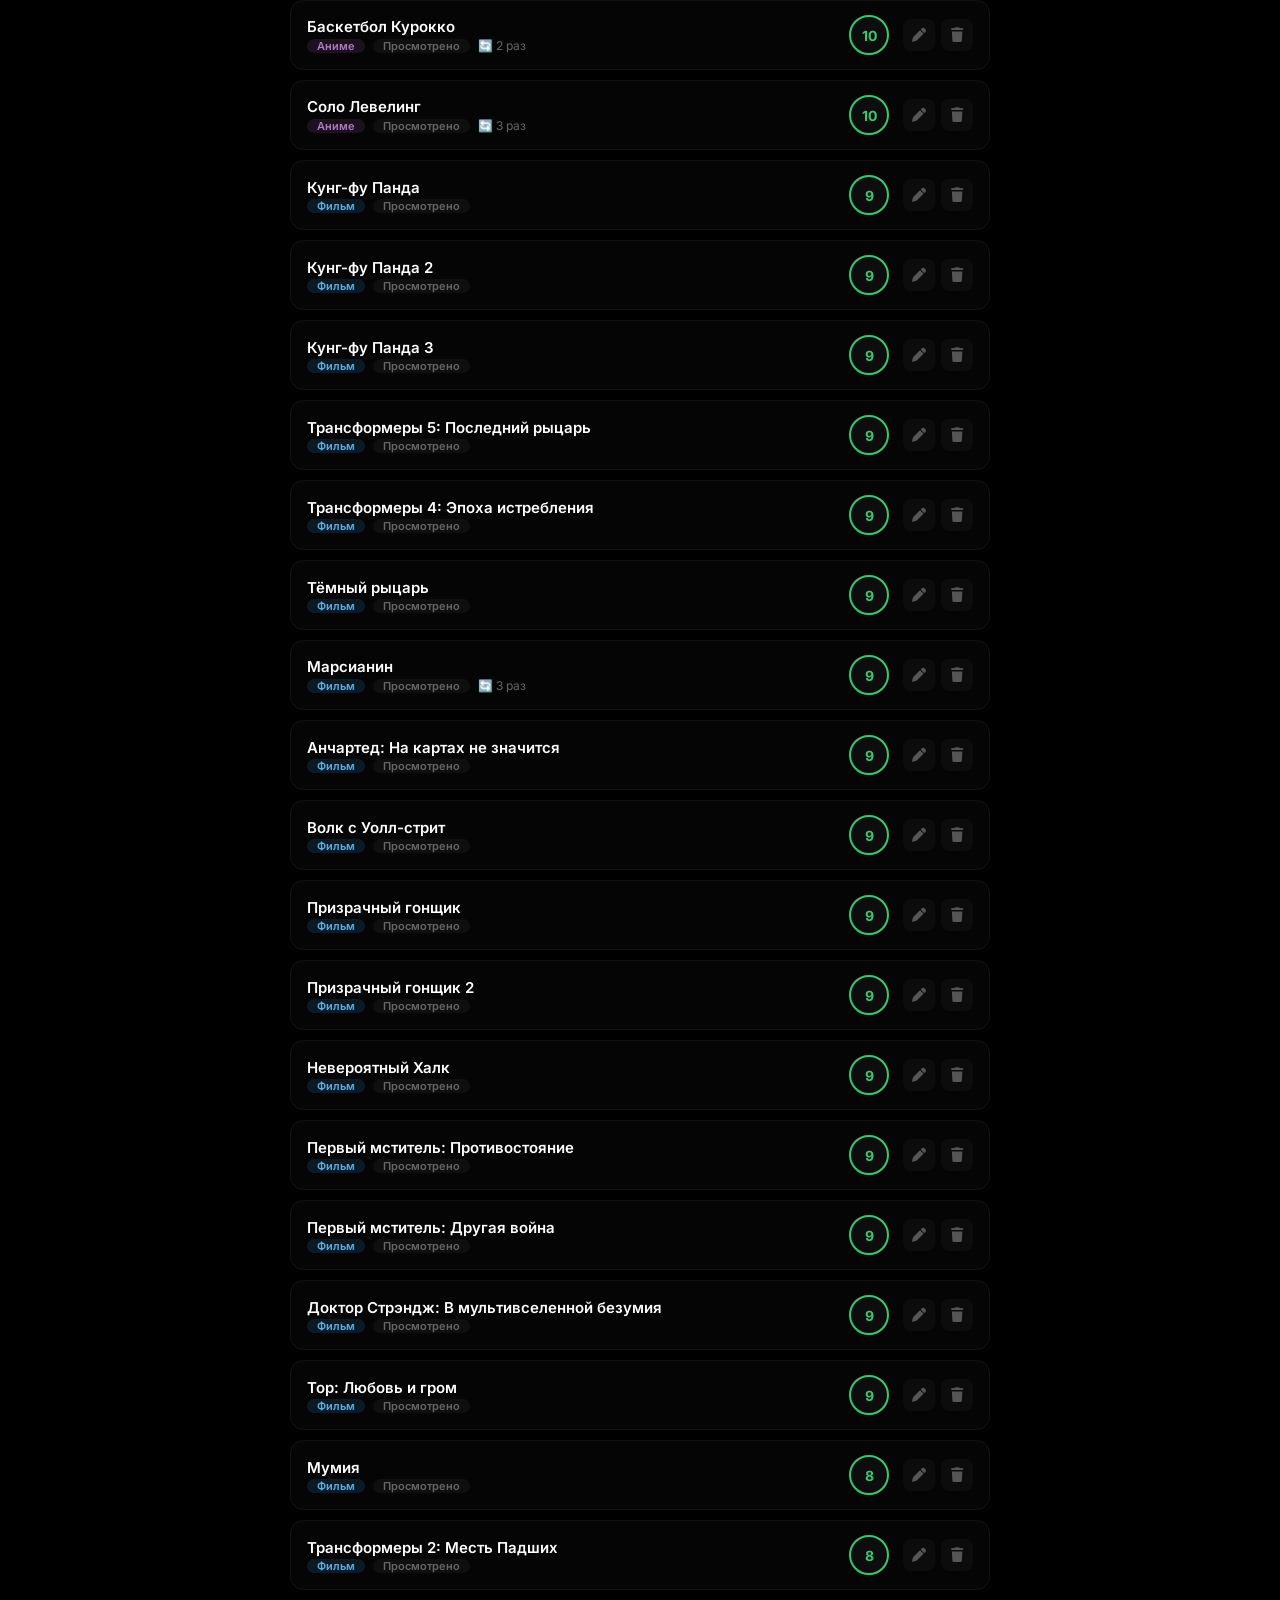
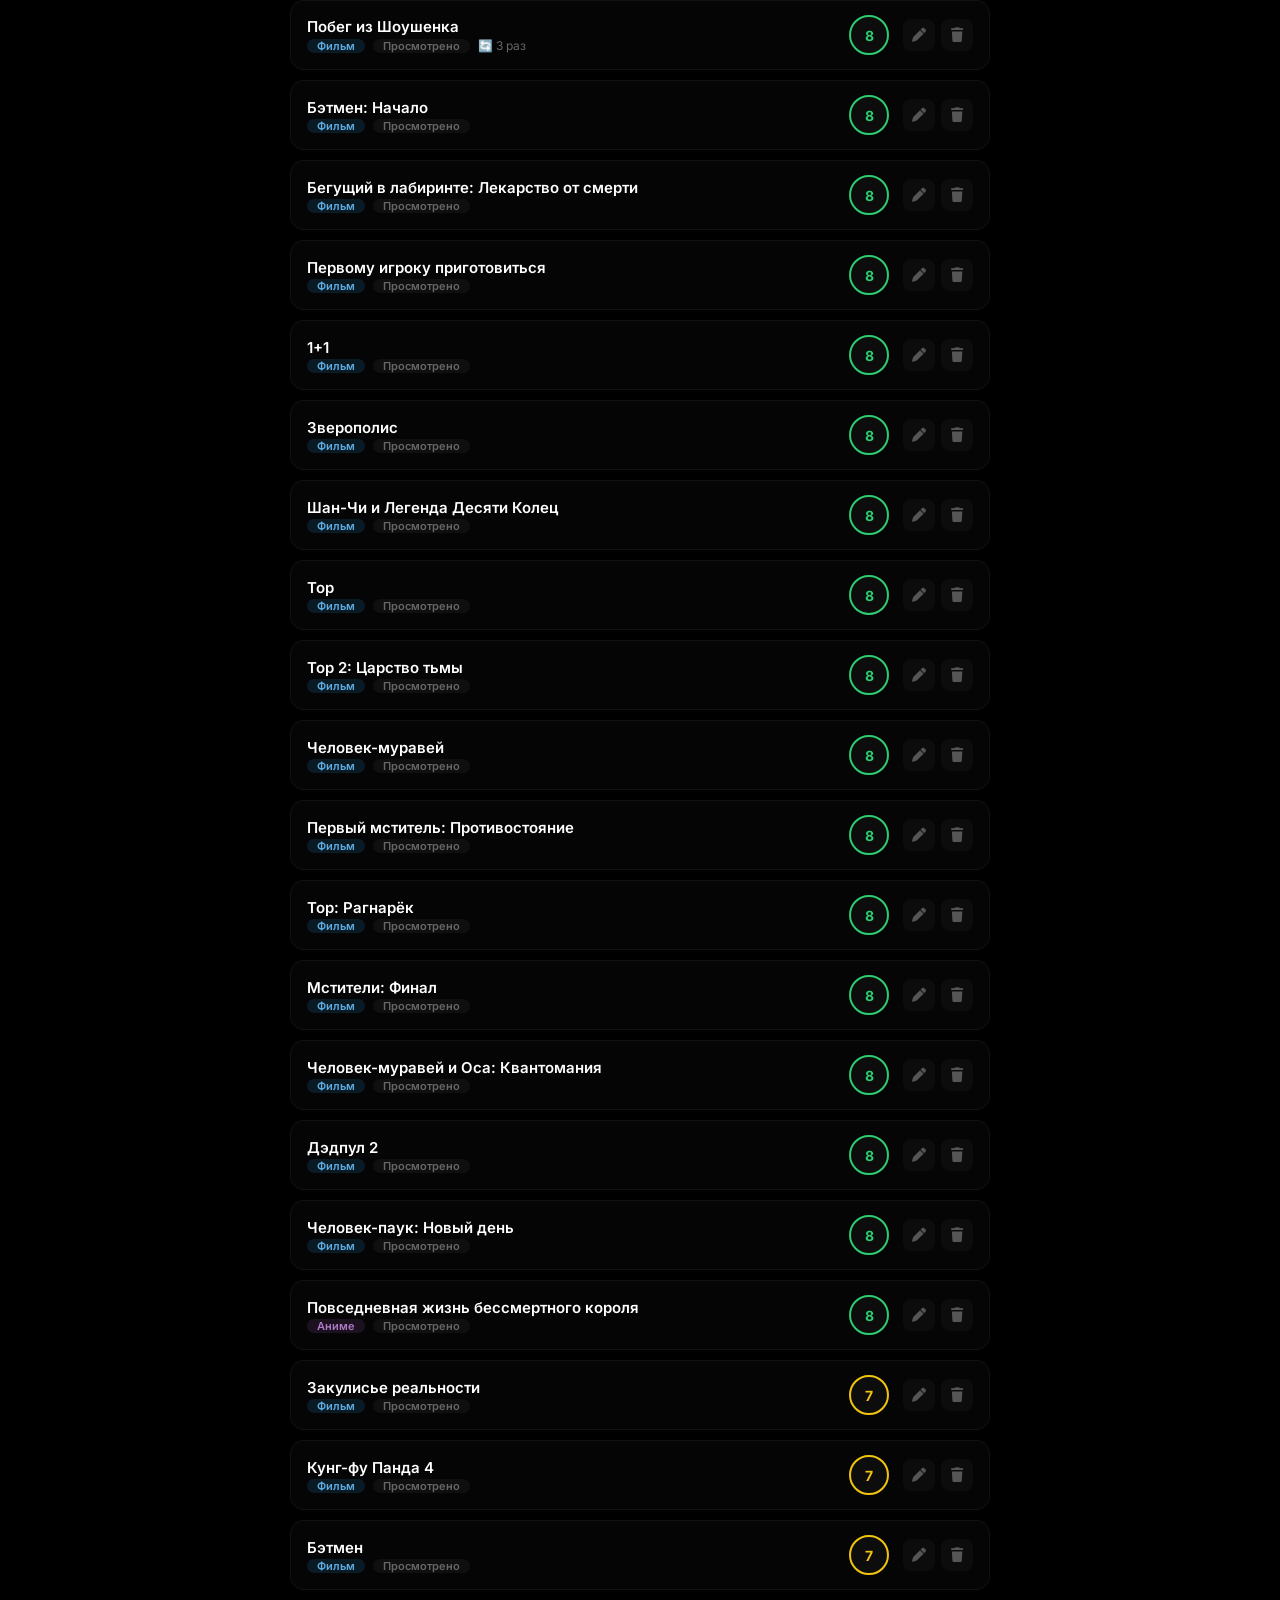
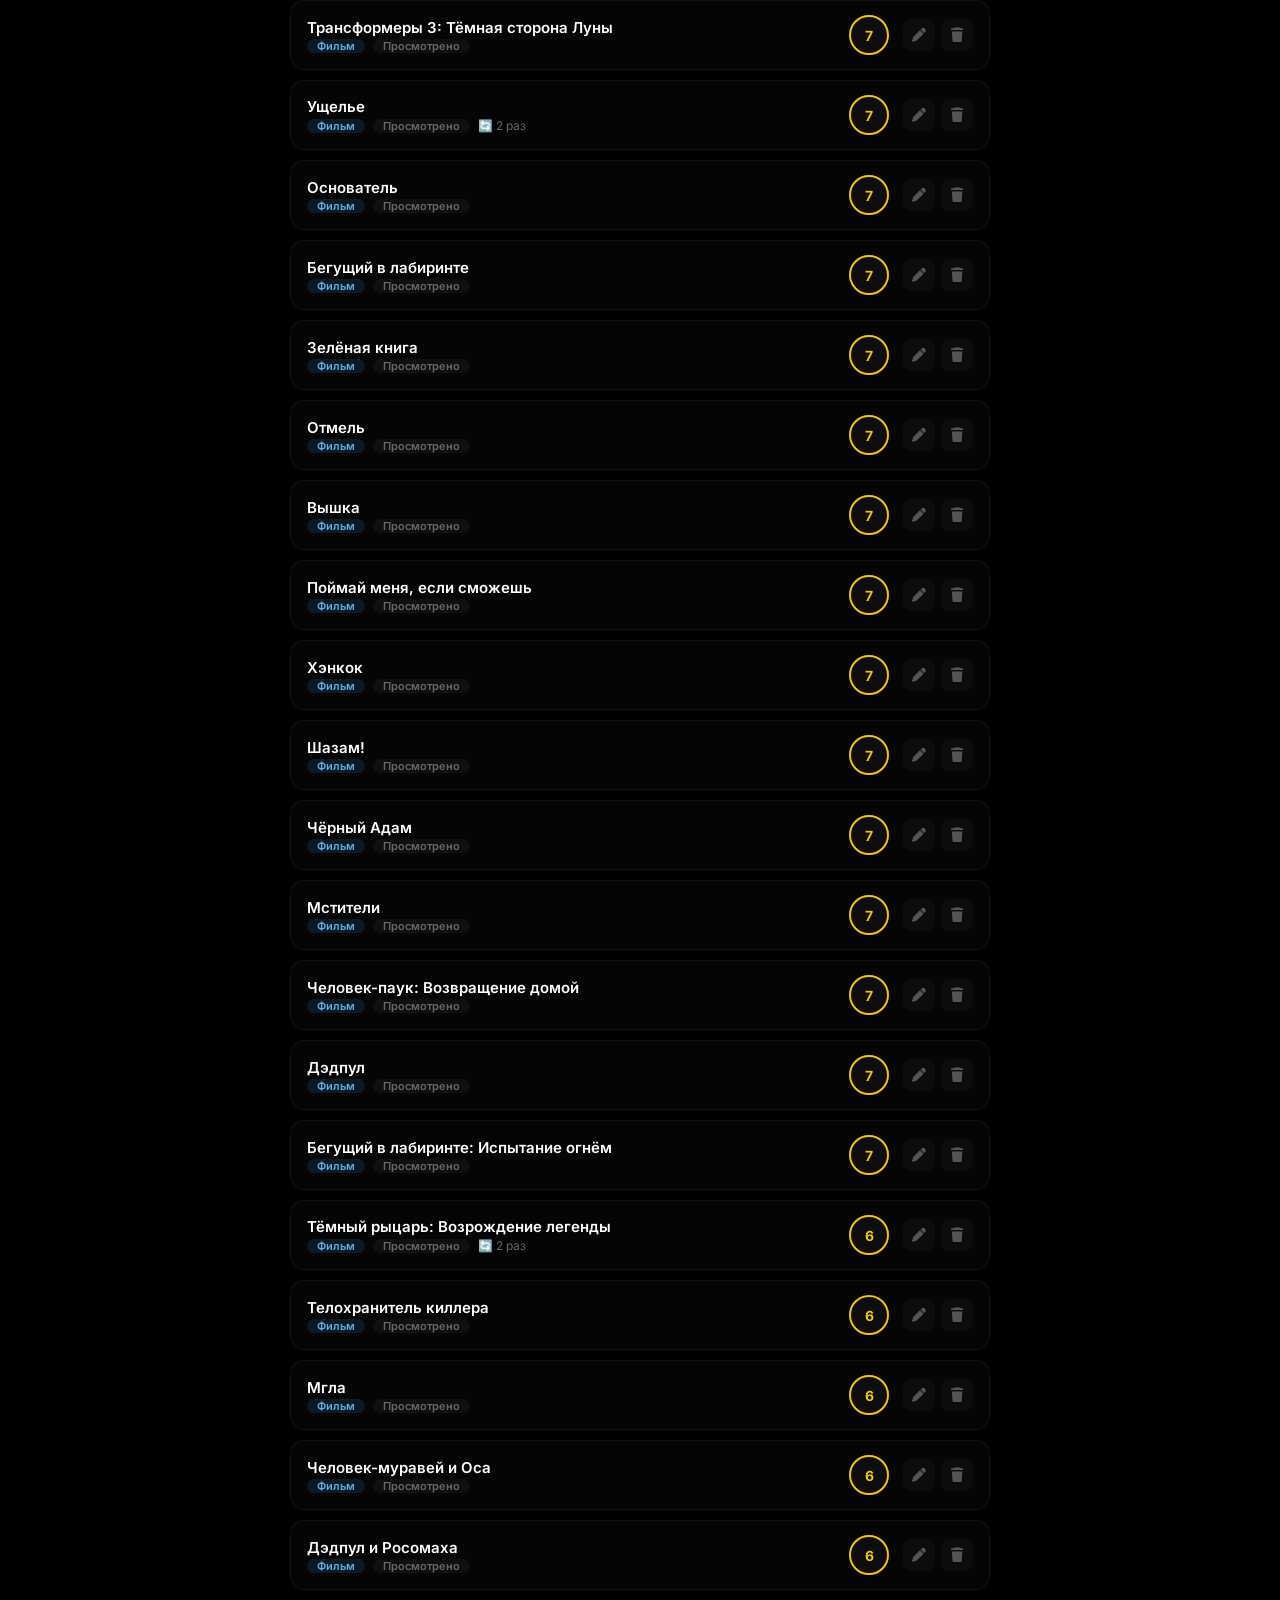
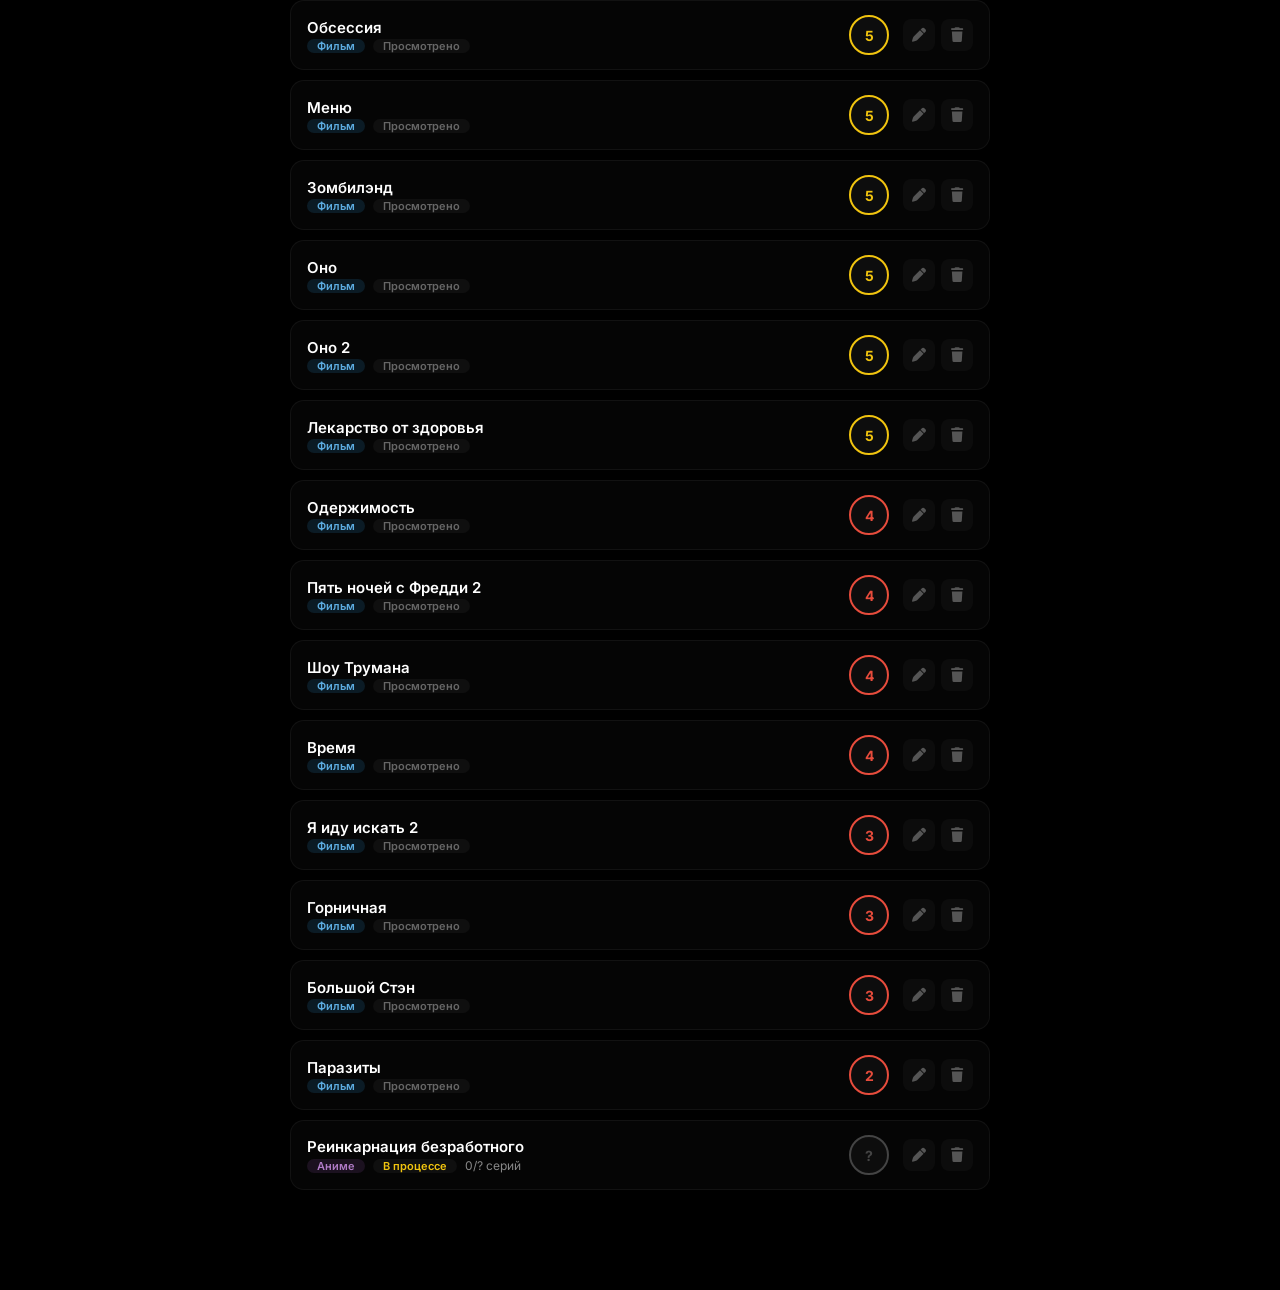
==== commit 7e56b490: "Update index.html" ====
--- a/index.html
+++ b/index.html
@@ -4,23 +4,27 @@
     <meta charset="UTF-8" />
     <meta name="viewport" content="width=device-width, initial-scale=1.0, maximum-scale=1.0, user-scalable=yes" />
     <title>Мой киноархив</title>
-    <!-- Google Fonts -->
     <link href="https://fonts.googleapis.com/css2?family=Inter:opsz,wght@14..32,400;14..32,500;14..32,600;14..32,700&display=swap" rel="stylesheet" />
-    <!-- Font Awesome Icons -->
     <link rel="stylesheet" href="https://cdnjs.cloudflare.com/ajax/libs/font-awesome/6.0.0-beta3/css/all.min.css" />
     <style>
-        * { margin: 0; padding: 0; box-sizing: border-box; }
-
+        * {
+            margin: 0;
+            padding: 0;
+            box-sizing: border-box;
+        }
         body {
             font-family: 'Inter', -apple-system, BlinkMacSystemFont, sans-serif;
-            background: #0a0a0f;
-            color: #e8e8f0;
+            background: #000000;
+            color: #ffffff;
             padding: 20px 16px 100px;
             min-height: 100vh;
         }
-        .container { max-width: 700px; margin: 0 auto; }
-
-        /* Header */
+        .container {
+            max-width: 700px;
+            margin: 0 auto;
+        }
+
+        /* HEADER */
         .header {
             display: flex;
             justify-content: space-between;
@@ -32,11 +36,9 @@
         .header h1 {
             font-size: 28px;
             font-weight: 700;
-            background: linear-gradient(135deg, #f093fb 0%, #f5576c 100%);
-            -webkit-background-clip: text;
-            -webkit-text-fill-color: transparent;
-            background-clip: text;
             letter-spacing: -0.5px;
+            color: #ffffff;
+            text-shadow: 0 0 20px rgba(255, 255, 255, 0.10);
         }
         .header-actions {
             display: flex;
@@ -44,52 +46,41 @@
             flex-wrap: wrap;
         }
         .header-actions button {
-            background: rgba(255, 255, 255, 0.06);
+            background: rgba(255, 255, 255, 0.04);
             border: 1px solid rgba(255, 255, 255, 0.08);
-            color: #aaa;
+            color: #aaaaaa;
             padding: 8px 12px;
             border-radius: 10px;
             font-size: 13px;
             cursor: pointer;
             transition: all 0.2s;
             font-family: inherit;
-            backdrop-filter: blur(10px);
         }
         .header-actions button:hover {
-            background: rgba(255, 255, 255, 0.12);
-            color: #fff;
-        }
-        .header-actions .import-btn {
-            background: rgba(46, 204, 113, 0.15);
-            border-color: rgba(46, 204, 113, 0.3);
-            color: #2ecc71;
-        }
-        .header-actions .import-btn:hover {
-            background: rgba(46, 204, 113, 0.25);
-        }
-        .header-actions .import-btn:disabled {
-            opacity: 0.4;
-            pointer-events: none;
-        }
-
-        /* Stats */
+            background: rgba(255, 255, 255, 0.10);
+            color: #ffffff;
+        }
+
+        /* STATS */
         .stats {
             display: flex;
             gap: 16px;
             flex-wrap: wrap;
             margin-bottom: 20px;
             font-size: 14px;
-            color: #888;
+            color: #888888;
         }
         .stats span {
-            background: rgba(255, 255, 255, 0.04);
+            background: rgba(255, 255, 255, 0.03);
             padding: 4px 14px;
             border-radius: 20px;
-            border: 1px solid rgba(255, 255, 255, 0.05);
-        }
-        .stats strong { color: #fff; }
-
-        /* Filters */
+            border: 1px solid rgba(255, 255, 255, 0.04);
+        }
+        .stats strong {
+            color: #ffffff;
+        }
+
+        /* FILTERS */
         .filters {
             display: flex;
             gap: 8px;
@@ -97,9 +88,9 @@
             margin-bottom: 20px;
         }
         .filters button {
-            background: rgba(255, 255, 255, 0.04);
+            background: rgba(255, 255, 255, 0.02);
             border: 1px solid rgba(255, 255, 255, 0.06);
-            color: #888;
+            color: #888888;
             padding: 6px 16px;
             border-radius: 20px;
             font-size: 13px;
@@ -108,13 +99,15 @@
             font-family: inherit;
         }
         .filters button.active {
-            background: rgba(245, 87, 108, 0.2);
-            border-color: #f5576c;
-            color: #fff;
-        }
-        .filters button:hover { background: rgba(255, 255, 255, 0.08); }
-
-        /* Search & Add */
+            background: rgba(255, 255, 255, 0.08);
+            border-color: rgba(255, 255, 255, 0.2);
+            color: #ffffff;
+        }
+        .filters button:hover {
+            background: rgba(255, 255, 255, 0.05);
+        }
+
+        /* SEARCH */
         .search-add {
             display: flex;
             gap: 10px;
@@ -124,22 +117,26 @@
         .search-add input {
             flex: 1;
             min-width: 160px;
-            background: rgba(255, 255, 255, 0.05);
-            border: 1px solid rgba(255, 255, 255, 0.08);
+            background: rgba(255, 255, 255, 0.03);
+            border: 1px solid rgba(255, 255, 255, 0.06);
             border-radius: 12px;
             padding: 12px 16px;
-            color: #fff;
+            color: #ffffff;
             font-size: 15px;
             font-family: inherit;
             outline: none;
             transition: border 0.2s;
         }
-        .search-add input:focus { border-color: #f5576c; }
-        .search-add input::placeholder { color: #555; }
+        .search-add input:focus {
+            border-color: rgba(255, 255, 255, 0.25);
+        }
+        .search-add input::placeholder {
+            color: #444444;
+        }
         .search-add button {
-            background: linear-gradient(135deg, #f093fb 0%, #f5576c 100%);
-            border: none;
-            color: #fff;
+            background: rgba(255, 255, 255, 0.06);
+            border: 1px solid rgba(255, 255, 255, 0.10);
+            color: #ffffff;
             padding: 12px 20px;
             border-radius: 12px;
             font-size: 15px;
@@ -149,18 +146,22 @@
             font-family: inherit;
             white-space: nowrap;
         }
-        .search-add button:active { transform: scale(0.96); }
-
-        /* Search results */
+        .search-add button:active {
+            transform: scale(0.96);
+        }
+
+        /* SEARCH RESULTS */
         .search-results {
             margin-bottom: 20px;
             display: none;
             flex-direction: column;
             gap: 8px;
         }
-        .search-results.show { display: flex; }
+        .search-results.show {
+            display: flex;
+        }
         .search-result-item {
-            background: rgba(255, 255, 255, 0.04);
+            background: rgba(255, 255, 255, 0.02);
             border: 1px solid rgba(255, 255, 255, 0.06);
             border-radius: 12px;
             padding: 12px 16px;
@@ -170,22 +171,32 @@
             cursor: pointer;
             transition: all 0.2s;
         }
-        .search-result-item:active { transform: scale(0.98); }
+        .search-result-item:active {
+            transform: scale(0.98);
+        }
         .search-result-item img {
             width: 44px;
             height: 66px;
             object-fit: cover;
             border-radius: 6px;
-            background: #1a1a2e;
-        }
-        .search-result-item .info { flex: 1; }
-        .search-result-item .info .title { font-weight: 600; font-size: 15px; }
-        .search-result-item .info .meta { font-size: 13px; color: #888; margin-top: 2px; }
-        .search-result-item .info .meta .rating { color: #f5c518; margin-left: 8px; }
+            background: #111111;
+        }
+        .search-result-item .info {
+            flex: 1;
+        }
+        .search-result-item .info .title {
+            font-weight: 600;
+            font-size: 15px;
+        }
+        .search-result-item .info .meta {
+            font-size: 13px;
+            color: #666666;
+            margin-top: 2px;
+        }
         .search-result-item .add-btn {
-            background: rgba(255, 255, 255, 0.08);
-            border: none;
-            color: #fff;
+            background: rgba(255, 255, 255, 0.06);
+            border: 1px solid rgba(255, 255, 255, 0.08);
+            color: #ffffff;
             padding: 6px 14px;
             border-radius: 8px;
             font-size: 13px;
@@ -193,15 +204,15 @@
             font-family: inherit;
         }
 
-        /* Cards */
+        /* CARDS */
         .cards {
             display: flex;
             flex-direction: column;
             gap: 10px;
         }
         .card {
-            background: rgba(255, 255, 255, 0.04);
-            border: 1px solid rgba(255, 255, 255, 0.06);
+            background: rgba(255, 255, 255, 0.02);
+            border: 1px solid rgba(255, 255, 255, 0.05);
             border-radius: 14px;
             padding: 14px 16px;
             display: flex;
@@ -209,30 +220,44 @@
             gap: 14px;
             transition: all 0.2s;
             animation: fadeIn 0.25s ease;
+            cursor: pointer;
+        }
+        .card:active {
+            transform: scale(0.98);
         }
         @keyframes fadeIn {
-            from { opacity: 0; transform: translateY(8px); }
-            to { opacity: 1; transform: translateY(0); }
+            from {
+                opacity: 0;
+                transform: translateY(8px);
+            }
+            to {
+                opacity: 1;
+                transform: translateY(0);
+            }
         }
         .card img {
             width: 48px;
             height: 72px;
             object-fit: cover;
             border-radius: 8px;
-            background: #1a1a2e;
+            background: #111111;
             flex-shrink: 0;
         }
-        .card .info { flex: 1; min-width: 0; }
+        .card .info {
+            flex: 1;
+            min-width: 0;
+        }
         .card .info .title {
             font-weight: 600;
             font-size: 15px;
             white-space: nowrap;
             overflow: hidden;
             text-overflow: ellipsis;
+            color: #ffffff;
         }
         .card .info .meta {
             font-size: 13px;
-            color: #888;
+            color: #666666;
             display: flex;
             flex-wrap: wrap;
             gap: 8px;
@@ -244,13 +269,35 @@
             border-radius: 12px;
             font-size: 11px;
             font-weight: 600;
-            background: rgba(255, 255, 255, 0.06);
-        }
-        .card .info .meta .badge.film { background: rgba(52, 152, 219, 0.2); color: #5dade2; }
-        .card .info .meta .badge.serial { background: rgba(46, 204, 113, 0.2); color: #58d68d; }
-        .card .info .meta .badge.anime { background: rgba(155, 89, 182, 0.2); color: #af7ac5; }
-        .card .info .meta .badge.status { background: rgba(255, 255, 255, 0.04); color: #888; }
-
+            background: rgba(255, 255, 255, 0.04);
+            color: #888888;
+        }
+        .card .info .meta .badge.film {
+            background: rgba(52, 152, 219, 0.15);
+            color: #5dade2;
+        }
+        .card .info .meta .badge.serial {
+            background: rgba(46, 204, 113, 0.15);
+            color: #58d68d;
+        }
+        .card .info .meta .badge.anime {
+            background: rgba(155, 89, 182, 0.15);
+            color: #af7ac5;
+        }
+        .card .info .meta .badge.status {
+            background: rgba(255, 255, 255, 0.04);
+            color: #666666;
+        }
+        .card .info .meta .badge.status.watching {
+            color: #f1c40f;
+        }
+        .card .info .meta .badge.status.plan {
+            color: #5dade2;
+        }
+        .card .info .meta .progress-text {
+            color: #888888;
+            font-size: 12px;
+        }
         .card .rating-circle {
             width: 40px;
             height: 40px;
@@ -261,23 +308,36 @@
             font-weight: 700;
             font-size: 14px;
             flex-shrink: 0;
-            background: rgba(255, 255, 255, 0.04);
-            border: 2px solid rgba(255, 255, 255, 0.08);
-        }
-        .card .rating-circle.high { border-color: #2ecc71; color: #2ecc71; }
-        .card .rating-circle.mid { border-color: #f1c40f; color: #f1c40f; }
-        .card .rating-circle.low { border-color: #e74c3c; color: #e74c3c; }
-        .card .rating-circle.zero { border-color: #555; color: #555; }
-
+            background: rgba(255, 255, 255, 0.03);
+            border: 2px solid rgba(255, 255, 255, 0.06);
+            color: #ffffff;
+        }
+        .card .rating-circle.high {
+            border-color: #2ecc71;
+            color: #2ecc71;
+        }
+        .card .rating-circle.mid {
+            border-color: #f1c40f;
+            color: #f1c40f;
+        }
+        .card .rating-circle.low {
+            border-color: #e74c3c;
+            color: #e74c3c;
+        }
+        .card .rating-circle.zero {
+            border-color: #444444;
+            color: #444444;
+        }
         .card .actions {
             display: flex;
             gap: 6px;
             flex-shrink: 0;
+            pointer-events: auto;
         }
         .card .actions button {
-            background: rgba(255, 255, 255, 0.04);
+            background: rgba(255, 255, 255, 0.03);
             border: none;
-            color: #666;
+            color: #555555;
             width: 32px;
             height: 32px;
             border-radius: 8px;
@@ -285,55 +345,88 @@
             font-size: 14px;
             transition: all 0.2s;
         }
-        .card .actions button:active { transform: scale(0.9); }
-        .card .actions button.delete:active { background: rgba(231, 76, 60, 0.2); color: #e74c3c; }
-        .card .actions button.edit:active { background: rgba(241, 196, 15, 0.2); color: #f1c40f; }
-
-        /* Empty */
+        .card .actions button:active {
+            transform: scale(0.9);
+        }
+        .card .actions button.delete:active {
+            background: rgba(231, 76, 60, 0.15);
+            color: #e74c3c;
+        }
+        .card .actions button.edit:active {
+            background: rgba(255, 255, 255, 0.08);
+            color: #ffffff;
+        }
+
+        /* EMPTY */
         .empty {
             text-align: center;
             padding: 60px 20px;
-            color: #555;
-        }
-        .empty i { font-size: 48px; margin-bottom: 16px; opacity: 0.3; }
-        .empty p { font-size: 16px; }
-
-        /* Modal */
+            color: #444444;
+        }
+        .empty i {
+            font-size: 48px;
+            margin-bottom: 16px;
+            opacity: 0.2;
+        }
+
+        /* MODAL */
         .modal-overlay {
             display: none;
             position: fixed;
             inset: 0;
-            background: rgba(0, 0, 0, 0.7);
-            backdrop-filter: blur(8px);
+            background: rgba(0, 0, 0, 0.85);
+            backdrop-filter: blur(12px);
             align-items: center;
             justify-content: center;
             padding: 20px;
             z-index: 999;
         }
-        .modal-overlay.show { display: flex; }
+        .modal-overlay.show {
+            display: flex;
+        }
         .modal {
-            background: #1a1a2e;
-            border: 1px solid rgba(255, 255, 255, 0.08);
+            background: #0a0a0a;
+            border: 1px solid rgba(255, 255, 255, 0.06);
             border-radius: 20px;
             padding: 28px 24px;
-            max-width: 400px;
+            max-width: 420px;
             width: 100%;
             animation: fadeIn 0.2s ease;
-        }
-        .modal h3 { font-size: 20px; margin-bottom: 16px; }
-        .modal label { font-size: 13px; color: #888; display: block; margin-top: 12px; margin-bottom: 4px; }
-        .modal input, .modal select {
+            max-height: 90vh;
+            overflow-y: auto;
+        }
+        .modal h3 {
+            font-size: 20px;
+            margin-bottom: 16px;
+            color: #ffffff;
+        }
+        .modal label {
+            font-size: 13px;
+            color: #666666;
+            display: block;
+            margin-top: 12px;
+            margin-bottom: 4px;
+        }
+        .modal input,
+        .modal select {
             width: 100%;
-            background: rgba(255, 255, 255, 0.05);
-            border: 1px solid rgba(255, 255, 255, 0.08);
+            background: rgba(255, 255, 255, 0.03);
+            border: 1px solid rgba(255, 255, 255, 0.06);
             border-radius: 10px;
             padding: 10px 14px;
-            color: #fff;
+            color: #ffffff;
             font-size: 15px;
             font-family: inherit;
             outline: none;
         }
-        .modal input:focus, .modal select:focus { border-color: #f5576c; }
+        .modal input:focus,
+        .modal select:focus {
+            border-color: rgba(255, 255, 255, 0.15);
+        }
+        .modal input:disabled {
+            opacity: 0.3;
+            pointer-events: none;
+        }
         .modal .modal-actions {
             display: flex;
             gap: 10px;
@@ -343,25 +436,91 @@
             flex: 1;
             padding: 12px;
             border-radius: 12px;
-            border: none;
+            border: 1px solid rgba(255, 255, 255, 0.06);
             font-size: 15px;
             font-weight: 600;
             cursor: pointer;
             font-family: inherit;
             transition: all 0.2s;
-        }
-        .modal .modal-actions button:active { transform: scale(0.96); }
-        .modal .modal-actions .save-btn { background: linear-gradient(135deg, #f093fb 0%, #f5576c 100%); color: #fff; }
-        .modal .modal-actions .cancel-btn { background: rgba(255, 255, 255, 0.06); color: #888; }
-
-        /* Toast */
+            background: transparent;
+            color: #ffffff;
+        }
+        .modal .modal-actions button:active {
+            transform: scale(0.96);
+        }
+        .modal .modal-actions .save-btn {
+            background: rgba(255, 255, 255, 0.06);
+            border-color: rgba(255, 255, 255, 0.10);
+        }
+        .modal .modal-actions .cancel-btn {
+            color: #666666;
+        }
+
+        /* DETAIL MODAL */
+        .detail-poster {
+            width: 100%;
+            max-height: 300px;
+            object-fit: cover;
+            border-radius: 12px;
+            margin-bottom: 16px;
+            background: #111111;
+        }
+        .detail-title {
+            font-size: 22px;
+            font-weight: 700;
+            margin-bottom: 4px;
+        }
+        .detail-meta {
+            color: #888888;
+            font-size: 14px;
+            margin-bottom: 12px;
+        }
+        .detail-overview {
+            color: #cccccc;
+            font-size: 14px;
+            line-height: 1.6;
+            margin-bottom: 16px;
+        }
+        .detail-similar {
+            display: flex;
+            gap: 12px;
+            overflow-x: auto;
+            padding: 8px 0 16px;
+            scrollbar-width: none;
+        }
+        .detail-similar::-webkit-scrollbar {
+            display: none;
+        }
+        .detail-similar-item {
+            flex: 0 0 80px;
+            text-align: center;
+            cursor: pointer;
+        }
+        .detail-similar-item img {
+            width: 80px;
+            height: 120px;
+            object-fit: cover;
+            border-radius: 8px;
+            background: #111111;
+        }
+        .detail-similar-item .name {
+            font-size: 11px;
+            color: #888888;
+            margin-top: 4px;
+            white-space: nowrap;
+            overflow: hidden;
+            text-overflow: ellipsis;
+        }
+
+        /* TOAST */
         .toast {
             position: fixed;
             bottom: 30px;
             left: 50%;
             transform: translateX(-50%);
-            background: #2ecc71;
-            color: #fff;
+            background: #111111;
+            border: 1px solid rgba(255, 255, 255, 0.06);
+            color: #ffffff;
             padding: 12px 24px;
             border-radius: 14px;
             font-weight: 600;
@@ -370,56 +529,64 @@
             transition: all 0.3s;
             pointer-events: none;
             z-index: 1000;
-            box-shadow: 0 8px 30px rgba(0, 0, 0, 0.5);
+            box-shadow: 0 8px 30px rgba(0, 0, 0, 0.8);
             max-width: 90%;
             text-align: center;
         }
-        .toast.show { opacity: 1; transform: translateX(-50%) translateY(0); }
-        .toast.error { background: #e74c3c; }
-
-        /* Progress bar inside toast */
-        .toast .progress-wrap {
-            width: 100%;
-            height: 4px;
-            background: rgba(255, 255, 255, 0.2);
-            border-radius: 10px;
-            margin-top: 8px;
-            overflow: hidden;
-        }
-        .toast .progress-wrap div {
-            height: 100%;
-            width: 0%;
-            background: #fff;
-            border-radius: 10px;
-            transition: width 0.3s;
+        .toast.show {
+            opacity: 1;
+            transform: translateX(-50%) translateY(0);
+        }
+        .toast.error {
+            border-color: rgba(231, 76, 60, 0.3);
+            color: #e74c3c;
         }
 
         @media (max-width: 480px) {
-            .header h1 { font-size: 22px; }
-            .card { padding: 12px 12px; gap: 10px; }
-            .card img { width: 40px; height: 60px; }
-            .card .info .title { font-size: 14px; }
-            .search-add input { font-size: 14px; padding: 10px 14px; }
-            .search-add button { padding: 10px 16px; font-size: 14px; }
+            .header h1 {
+                font-size: 22px;
+            }
+            .card {
+                padding: 12px 12px;
+                gap: 10px;
+            }
+            .card img {
+                width: 40px;
+                height: 60px;
+            }
+            .card .info .title {
+                font-size: 14px;
+            }
+            .search-add input {
+                font-size: 14px;
+                padding: 10px 14px;
+            }
+            .search-add button {
+                padding: 10px 16px;
+                font-size: 14px;
+            }
+            .detail-similar-item {
+                flex: 0 0 60px;
+            }
+            .detail-similar-item img {
+                width: 60px;
+                height: 90px;
+            }
         }
     </style>
 </head>
 <body>
 
     <div class="container">
-
-        <!-- Header -->
         <div class="header">
-            <h1>🎬 Мой архив</h1>
+            <h1>🎬 Архив</h1>
             <div class="header-actions">
                 <button onclick="exportData()"><i class="fas fa-download"></i></button>
                 <button onclick="document.getElementById('importInput').click()"><i class="fas fa-upload"></i></button>
                 <input type="file" id="importInput" accept=".json" style="display:none" onchange="importData(event)" />
-                <button class="import-btn" id="bulkImportBtn" onclick="runBulkImport()"><i class="fas fa-rocket"></i> Импорт</button>
             </div>
         </div>
 
-        <!-- Stats -->
         <div class="stats" id="stats">
             <span>📦 <strong id="totalCount">0</strong> всего</span>
             <span>🎬 <strong id="filmCount">0</strong></span>
@@ -427,7 +594,6 @@
             <span>🎌 <strong id="animeCount">0</strong></span>
         </div>
 
-        <!-- Filters -->
         <div class="filters" id="filters">
             <button class="active" data-filter="all">Все</button>
             <button data-filter="Фильм">🎬 Фильмы</button>
@@ -435,27 +601,20 @@
             <button data-filter="Аниме">🎌 Аниме</button>
         </div>
 
-        <!-- Search + Add -->
         <div class="search-add">
             <input type="text" id="searchInput" placeholder="Поиск по названию..." />
             <button onclick="searchTMDB()"><i class="fas fa-search"></i> Найти</button>
         </div>
 
-        <!-- Search Results -->
         <div class="search-results" id="searchResults"></div>
-
-        <!-- Cards -->
         <div class="cards" id="cards"></div>
-
-        <!-- Empty -->
         <div class="empty" id="emptyState">
             <i class="fas fa-film"></i>
-            <p>Пока ничего нет.<br />Найди фильм, сериал или аниме и добавь!</p>
+            <p>Ничего не найдено</p>
         </div>
-
     </div>
 
-    <!-- Edit Modal -->
+    <!-- EDIT MODAL -->
     <div class="modal-overlay" id="editModal">
         <div class="modal">
             <h3 id="modalTitle">✏️ Редактировать</h3>
@@ -468,16 +627,22 @@
                 <option value="Аниме">🎌 Аниме</option>
             </select>
             <label>Статус</label>
-            <select id="editStatus">
+            <select id="editStatus" onchange="toggleEditFields()">
                 <option value="Просмотрено">✅ Просмотрено</option>
                 <option value="В процессе">⏳ В процессе</option>
-                <option value="Брошено">❌ Брошено</option>
+                <option value="Буду смотреть">📌 Буду смотреть</option>
             </select>
             <label>Оценка (1–10)</label>
             <input type="number" id="editRating" min="0" max="10" />
             <label>Пересмотров</label>
             <input type="number" id="editRewatches" min="0" />
-            <label>Постер (URL, опционально)</label>
+            <div id="editProgressWrap" style="display:none;">
+                <label>Просмотрено серий</label>
+                <input type="number" id="editWatchedEpisodes" min="0" placeholder="0" />
+                <label>Всего серий</label>
+                <input type="number" id="editTotalEpisodes" min="0" placeholder="0" />
+            </div>
+            <label>Постер (URL)</label>
             <input type="text" id="editPoster" placeholder="https://image.tmdb.org/..." />
             <div class="modal-actions">
                 <button class="cancel-btn" onclick="closeModal()">Отмена</button>
@@ -486,40 +651,977 @@
         </div>
     </div>
 
-    <!-- Toast -->
-    <div class="toast" id="toast">
-        <span id="toastMsg">Сообщение</span>
-        <div class="progress-wrap"><div id="toastProgress"></div></div>
+    <!-- DETAIL MODAL -->
+    <div class="modal-overlay" id="detailModal">
+        <div class="modal">
+            <img class="detail-poster" id="detailPoster" src="" alt="" />
+            <div class="detail-title" id="detailTitle">—</div>
+            <div class="detail-meta" id="detailMeta">—</div>
+            <div class="detail-overview" id="detailOverview">Описание отсутствует</div>
+            <div style="margin-bottom:8px;color:#888;font-size:13px;">🎬 Похожие фильмы</div>
+            <div class="detail-similar" id="detailSimilar"></div>
+            <div class="modal-actions">
+                <button class="cancel-btn" onclick="closeDetail()" style="width:100%;">Закрыть</button>
+            </div>
+        </div>
     </div>
 
+    <div class="toast" id="toast"></div>
+
     <script>
         // ========================
-        //  КОНФИГУРАЦИЯ
+        //  TMDB API KEY
         // ========================
         const TMDB_API_KEY = '40f8044a3992bf1a264badac3ca33f28';
 
         // ========================
-        //  ДАННЫЕ
+        //  ДАННЫЕ (вшитый бэкап + добавлены поля для серий)
         // ========================
         let items = [];
         let currentFilter = 'all';
         let currentEditId = null;
-        let isImporting = false;
-
+        let detailItemId = null;
+
+        // Твой полный бэкап
+        const MY_BACKUP = [{
+            "id": 1786408934036.226,
+            "name": "Бойцовский клуб",
+            "type": "Фильм",
+            "status": "Просмотрено",
+            "rating": 10,
+            "rewatches": 0,
+            "poster": "https://image.tmdb.org/t/p/w185/66RvLrRJTm4J8l3uHXWF09AICol.jpg",
+            "watchedEpisodes": 0,
+            "totalEpisodes": 0
+        }, {
+            "id": 1786408936607.9402,
+            "name": "Интерстеллар",
+            "type": "Фильм",
+            "status": "Просмотрено",
+            "rating": 10,
+            "rewatches": 0,
+            "poster": "https://image.tmdb.org/t/p/w185/vReLRjDV9XPhiOSEW7QWow4DXwf.jpg",
+            "watchedEpisodes": 0,
+            "totalEpisodes": 0
+        }, {
+            "id": 1786408943165.2864,
+            "name": "Железный человек",
+            "type": "Фильм",
+            "status": "Просмотрено",
+            "rating": 10,
+            "rewatches": 0,
+            "poster": "https://image.tmdb.org/t/p/w185/wAKZudQn0HEXqLvaGN6BEripHbv.jpg",
+            "watchedEpisodes": 0,
+            "totalEpisodes": 0
+        }, {
+            "id": 1786408944098.6665,
+            "name": "Железный человек 2",
+            "type": "Фильм",
+            "status": "Просмотрено",
+            "rating": 10,
+            "rewatches": 0,
+            "poster": "https://image.tmdb.org/t/p/w185/rT3JszXFT2C3iYJtXSSL4R0DkU7.jpg",
+            "watchedEpisodes": 0,
+            "totalEpisodes": 0
+        }, {
+            "id": 1786408945906.875,
+            "name": "Железный человек 3",
+            "type": "Фильм",
+            "status": "Просмотрено",
+            "rating": 10,
+            "rewatches": 0,
+            "poster": "https://image.tmdb.org/t/p/w185/4AZco6uSdog5NbvJ6ILqnCveV8I.jpg",
+            "watchedEpisodes": 0,
+            "totalEpisodes": 0
+        }, {
+            "id": 1786408947423.9426,
+            "name": "Мстители: Эра Альтрона",
+            "type": "Фильм",
+            "status": "Просмотрено",
+            "rating": 10,
+            "rewatches": 0,
+            "poster": "https://image.tmdb.org/t/p/w185/6rANrpZe3g2PPeF1m3lQUK1ovpW.jpg",
+            "watchedEpisodes": 0,
+            "totalEpisodes": 0
+        }, {
+            "id": 1786408948757.577,
+            "name": "Доктор Стрэндж",
+            "type": "Фильм",
+            "status": "Просмотрено",
+            "rating": 10,
+            "rewatches": 0,
+            "poster": "https://image.tmdb.org/t/p/w185/fR4oifDjoGFAyhWyPUl3h9H1xpQ.jpg",
+            "watchedEpisodes": 0,
+            "totalEpisodes": 0
+        }, {
+            "id": 1786408950218.835,
+            "name": "Чёрная Пантера",
+            "type": "Фильм",
+            "status": "Просмотрено",
+            "rating": 10,
+            "rewatches": 0,
+            "poster": "https://image.tmdb.org/t/p/w185/ndpwgAANbZSMwgTcxmQ7o4SKDsd.jpg",
+            "watchedEpisodes": 0,
+            "totalEpisodes": 0
+        }, {
+            "id": 1786408950669.5684,
+            "name": "Мстители: Война бесконечности",
+            "type": "Фильм",
+            "status": "Просмотрено",
+            "rating": 10,
+            "rewatches": 0,
+            "poster": "https://image.tmdb.org/t/p/w185/c6RSGB6O0RaaHG3JGLq8lnUJSBC.jpg",
+            "watchedEpisodes": 0,
+            "totalEpisodes": 0
+        }, {
+            "id": 1786408951964.8638,
+            "name": "Человек-паук: Вдали от дома",
+            "type": "Фильм",
+            "status": "Просмотрено",
+            "rating": 10,
+            "rewatches": 0,
+            "poster": "https://image.tmdb.org/t/p/w185/5OSCB19RavySNpaDGtPIuByDgoa.jpg",
+            "watchedEpisodes": 0,
+            "totalEpisodes": 0
+        }, {
+            "id": 1786408952401.921,
+            "name": "Человек-паук: Нет пути домой",
+            "type": "Фильм",
+            "status": "Просмотрено",
+            "rating": 10,
+            "rewatches": 0,
+            "poster": "https://image.tmdb.org/t/p/w185/qad0kyRLHG1Qccp2A0YCCUbvhiD.jpg",
+            "watchedEpisodes": 0,
+            "totalEpisodes": 0
+        }, {
+            "id": 1786408953297.685,
+            "name": "Чёрная Пантера: Ваканда навеки",
+            "type": "Фильм",
+            "status": "Просмотрено",
+            "rating": 10,
+            "rewatches": 0,
+            "poster": "https://image.tmdb.org/t/p/w185/wSphEs4KKbewWC01NBtmCJnlZ7y.jpg",
+            "watchedEpisodes": 0,
+            "totalEpisodes": 0
+        }, {
+            "id": 1786408956512.2617,
+            "name": "Флэш",
+            "type": "Сериал",
+            "status": "Просмотрено",
+            "rating": 10,
+            "rewatches": 0,
+            "poster": "https://image.tmdb.org/t/p/w185/q14oRmj0ITMBzqHUdiGwXUIvg7t.jpg",
+            "watchedEpisodes": 0,
+            "totalEpisodes": 0
+        }, {
+            "id": 1786408956980.3774,
+            "name": "Локи",
+            "type": "Сериал",
+            "status": "Просмотрено",
+            "rating": 10,
+            "rewatches": 0,
+            "poster": "https://image.tmdb.org/t/p/w185/2GeZ9QrjySwQYG6StjCuC6bTjGl.jpg",
+            "watchedEpisodes": 0,
+            "totalEpisodes": 0
+        }, {
+            "id": 1786409003707.117,
+            "name": "Токийский Гуль",
+            "type": "Аниме",
+            "status": "Просмотрено",
+            "rating": 10,
+            "rewatches": 0,
+            "poster": "https://image.tmdb.org/t/p/w92/cB9pdS49LbAryFtJpPQYwfFXbJd.jpg",
+            "watchedEpisodes": 0,
+            "totalEpisodes": 0
+        }, {
+            "id": 1786409032403.7722,
+            "name": "Магическая битва",
+            "type": "Аниме",
+            "status": "Просмотрено",
+            "rating": 10,
+            "rewatches": 2,
+            "poster": "https://image.tmdb.org/t/p/w92/gsBwgwaW1YWHrQYbVymarruw1yN.jpg",
+            "watchedEpisodes": 0,
+            "totalEpisodes": 0
+        }, {
+            "id": 1786409063361.4856,
+            "name": "Блюлок",
+            "type": "Аниме",
+            "status": "Просмотрено",
+            "rating": 10,
+            "rewatches": 2,
+            "poster": "https://image.tmdb.org/t/p/w92/wi3ddolc0BjqNDSKbrnrxESB1zl.jpg",
+            "watchedEpisodes": 0,
+            "totalEpisodes": 0
+        }, {
+            "id": 1786409085788.3633,
+            "name": "Баскетбол Курокко",
+            "type": "Аниме",
+            "status": "Просмотрено",
+            "rating": 10,
+            "rewatches": 2,
+            "poster": "https://image.tmdb.org/t/p/w92/fAzQrphU6I8jLwvVyU63XrIFIpt.jpg",
+            "watchedEpisodes": 0,
+            "totalEpisodes": 0
+        }, {
+            "id": 1786409112576.7415,
+            "name": "Соло Левелинг",
+            "type": "Аниме",
+            "status": "Просмотрено",
+            "rating": 10,
+            "rewatches": 3,
+            "poster": "https://image.tmdb.org/t/p/w92/8u56LKz0An8xa9YaFtkxsDKc5N5.jpg",
+            "watchedEpisodes": 0,
+            "totalEpisodes": 0
+        }, {
+            "id": 1786408921608.4065,
+            "name": "Кунг-фу Панда",
+            "type": "Фильм",
+            "status": "Просмотрено",
+            "rating": 9,
+            "rewatches": 0,
+            "poster": "https://image.tmdb.org/t/p/w185/dWteA8uhU6SWyawy5f4l7BnYQCm.jpg",
+            "watchedEpisodes": 0,
+            "totalEpisodes": 0
+        }, {
+            "id": 1786408922043.7869,
+            "name": "Кунг-фу Панда 2",
+            "type": "Фильм",
+            "status": "Просмотрено",
+            "rating": 9,
+            "rewatches": 0,
+            "poster": "https://image.tmdb.org/t/p/w185/cJj5uI2WrSKn1u7gfPAddeESAy4.jpg",
+            "watchedEpisodes": 0,
+            "totalEpisodes": 0
+        }, {
+            "id": 1786408922592.689,
+            "name": "Кунг-фу Панда 3",
+            "type": "Фильм",
+            "status": "Просмотрено",
+            "rating": 9,
+            "rewatches": 0,
+            "poster": "https://image.tmdb.org/t/p/w185/usLvCu3kF40Im3yutgqUAweXwjo.jpg",
+            "watchedEpisodes": 0,
+            "totalEpisodes": 0
+        }, {
+            "id": 1786408923938.247,
+            "name": "Трансформеры 5: Последний рыцарь",
+            "type": "Фильм",
+            "status": "Просмотрено",
+            "rating": 9,
+            "rewatches": 0,
+            "poster": "https://image.tmdb.org/t/p/w185/ne5PH0nU3tiCjEG5sogaOztr86k.jpg",
+            "watchedEpisodes": 0,
+            "totalEpisodes": 0
+        }, {
+            "id": 1786408924368.0334,
+            "name": "Трансформеры 4: Эпоха истребления",
+            "type": "Фильм",
+            "status": "Просмотрено",
+            "rating": 9,
+            "rewatches": 0,
+            "poster": "https://image.tmdb.org/t/p/w185/egU3gts1IFjixpQGHZ9g7fmgBiR.jpg",
+            "watchedEpisodes": 0,
+            "totalEpisodes": 0
+        }, {
+            "id": 1786408927120.1772,
+            "name": "Тёмный рыцарь",
+            "type": "Фильм",
+            "status": "Просмотрено",
+            "rating": 9,
+            "rewatches": 0,
+            "poster": "https://image.tmdb.org/t/p/w185/aPtN76OjnNKLqCJ2FJBnQOIL031.jpg",
+            "watchedEpisodes": 0,
+            "totalEpisodes": 0
+        }, {
+            "id": 1786408935963.241,
+            "name": "Марсианин",
+            "type": "Фильм",
+            "status": "Просмотрено",
+            "rating": 9,
+            "rewatches": 3,
+            "poster": "https://image.tmdb.org/t/p/w185/6U19srkH4wI6taluviXbVaIpsau.jpg",
+            "watchedEpisodes": 0,
+            "totalEpisodes": 0
+        }, {
+            "id": 1786408938924.5115,
+            "name": "Анчартед: На картах не значится",
+            "type": "Фильм",
+            "status": "Просмотрено",
+            "rating": 9,
+            "rewatches": 0,
+            "poster": "https://image.tmdb.org/t/p/w185/gCeTyPG6g03DGsSvNOjEIAjmC9j.jpg",
+            "watchedEpisodes": 0,
+            "totalEpisodes": 0
+        }, {
+            "id": 1786408939440.2048,
+            "name": "Волк с Уолл-стрит",
+            "type": "Фильм",
+            "status": "Просмотрено",
+            "rating": 9,
+            "rewatches": 0,
+            "poster": "https://image.tmdb.org/t/p/w185/ihlWMaVZVXFzxU5wwZnbHJZ7Zpx.jpg",
+            "watchedEpisodes": 0,
+            "totalEpisodes": 0
+        }, {
+            "id": 1786408942241.931,
+            "name": "Призрачный гонщик",
+            "type": "Фильм",
+            "status": "Просмотрено",
+            "rating": 9,
+            "rewatches": 0,
+            "poster": "https://image.tmdb.org/t/p/w185/4ULbCH7RO1bkCCsBEI9gAOm9cWp.jpg",
+            "watchedEpisodes": 0,
+            "totalEpisodes": 0
+        }, {
+            "id": 1786408942695.229,
+            "name": "Призрачный гонщик 2",
+            "type": "Фильм",
+            "status": "Просмотрено",
+            "rating": 9,
+            "rewatches": 0,
+            "poster": "https://image.tmdb.org/t/p/w185/pmjeSQ4NocblwnqFDxk7zXggSQ7.jpg",
+            "watchedEpisodes": 0,
+            "totalEpisodes": 0
+        }, {
+            "id": 1786408943657.5203,
+            "name": "Невероятный Халк",
+            "type": "Фильм",
+            "status": "Просмотрено",
+            "rating": 9,
+            "rewatches": 0,
+            "poster": "https://image.tmdb.org/t/p/w185/gSpDY5e5VCohH0PaSEWEI0FdEzC.jpg",
+            "watchedEpisodes": 0,
+            "totalEpisodes": 0
+        }, {
+            "id": 1786408944607.489,
+            "name": "Первый мститель: Противостояние",
+            "type": "Фильм",
+            "status": "Просмотрено",
+            "rating": 9,
+            "rewatches": 0,
+            "poster": "https://image.tmdb.org/t/p/w185/7TWq9G7zU0lLG7WpMK6f5EQwwf2.jpg",
+            "watchedEpisodes": 0,
+            "totalEpisodes": 0
+        }, {
+            "id": 1786408946869.206,
+            "name": "Первый мститель: Другая война",
+            "type": "Фильм",
+            "status": "Просмотрено",
+            "rating": 9,
+            "rewatches": 0,
+            "poster": "https://image.tmdb.org/t/p/w185/oOmp3YMBnJMa0yDHCbhTcWG4iTm.jpg",
+            "watchedEpisodes": 0,
+            "totalEpisodes": 0
+        }, {
+            "id": 1786408952840.851,
+            "name": "Доктор Стрэндж: В мультивселенной безумия",
+            "type": "Фильм",
+            "status": "Просмотрено",
+            "rating": 9,
+            "rewatches": 0,
+            "poster": "https://image.tmdb.org/t/p/w185/sfeDNbQgEgzgM81cbPnRss6Acs4.jpg",
+            "watchedEpisodes": 0,
+            "totalEpisodes": 0
+        }, {
+            "id": 1786408953741.505,
+            "name": "Тор: Любовь и гром",
+            "type": "Фильм",
+            "status": "Просмотрено",
+            "rating": 9,
+            "rewatches": 0,
+            "poster": "https://image.tmdb.org/t/p/w185/xWA0Av3mO7uH2bqGU7QMfckY9si.jpg",
+            "watchedEpisodes": 0,
+            "totalEpisodes": 0
+        }, {
+            "id": 1786408918005.734,
+            "name": "Мумия",
+            "type": "Фильм",
+            "status": "Просмотрено",
+            "rating": 8,
+            "rewatches": 0,
+            "poster": "https://image.tmdb.org/t/p/w185/vOyM4rebbIan7wANnFyCKr460mS.jpg",
+            "watchedEpisodes": 0,
+            "totalEpisodes": 0
+        }, {
+            "id": 1786408925298.6294,
+            "name": "Трансформеры 2: Месть Падших",
+            "type": "Фильм",
+            "status": "Просмотрено",
+            "rating": 8,
+            "rewatches": 0,
+            "poster": "https://image.tmdb.org/t/p/w185/faLkNsOPqiw2ijqDOfEy2GUscw2.jpg",
+            "watchedEpisodes": 0,
+            "totalEpisodes": 0
+        }, {
+            "id": 1786408925735.5654,
+            "name": "Побег из Шоушенка",
+            "type": "Фильм",
+            "status": "Просмотрено",
+            "rating": 8,
+            "rewatches": 3,
+            "poster": "https://image.tmdb.org/t/p/w185/yvmKPlTIi0xdcFQIFcQKQJcI63W.jpg",
+            "watchedEpisodes": 0,
+            "totalEpisodes": 0
+        }, {
+            "id": 1786408926603.078,
+            "name": "Бэтмен: Начало",
+            "type": "Фильм",
+            "status": "Просмотрено",
+            "rating": 8,
+            "rewatches": 0,
+            "poster": "https://image.tmdb.org/t/p/w185/wiCotiyukYXWwlL1ZcjyxxhTthi.jpg",
+            "watchedEpisodes": 0,
+            "totalEpisodes": 0
+        }, {
+            "id": 1786408932685.7031,
+            "name": "Бегущий в лабиринте: Лекарство от смерти",
+            "type": "Фильм",
+            "status": "Просмотрено",
+            "rating": 8,
+            "rewatches": 0,
+            "poster": "https://image.tmdb.org/t/p/w185/6ps20wVKQghAx0KBTQvPcLPdLlc.jpg",
+            "watchedEpisodes": 0,
+            "totalEpisodes": 0
+        }, {
+            "id": 1786408933608.8923,
+            "name": "Первому игроку приготовиться",
+            "type": "Фильм",
+            "status": "Просмотрено",
+            "rating": 8,
+            "rewatches": 0,
+            "poster": "https://image.tmdb.org/t/p/w185/eVvMjpcw2lkS1A7hTeOzZDk0Ocf.jpg",
+            "watchedEpisodes": 0,
+            "totalEpisodes": 0
+        }, {
+            "id": 1786408937644.0503,
+            "name": "1+1",
+            "type": "Фильм",
+            "status": "Просмотрено",
+            "rating": 8,
+            "rewatches": 0,
+            "poster": "https://image.tmdb.org/t/p/w185/zQsq95pYgjhJwYKqoFdeXlVse88.jpg",
+            "watchedEpisodes": 0,
+            "totalEpisodes": 0
+        }, {
+            "id": 1786408938064.433,
+            "name": "Зверополис",
+            "type": "Фильм",
+            "status": "Просмотрено",
+            "rating": 8,
+            "rewatches": 0,
+            "poster": "https://image.tmdb.org/t/p/w185/5qcww3ZqlpCqPrUessuFkdwsDL2.jpg",
+            "watchedEpisodes": 0,
+            "totalEpisodes": 0
+        }, {
+            "id": 1786408938482.6428,
+            "name": "Шан-Чи и Легенда Десяти Колец",
+            "type": "Фильм",
+            "status": "Просмотрено",
+            "rating": 8,
+            "rewatches": 0,
+            "poster": "https://image.tmdb.org/t/p/w185/rXvU6SZOGyUzy9ZHJNlVMw0OeUR.jpg",
+            "watchedEpisodes": 0,
+            "totalEpisodes": 0
+        }, {
+            "id": 1786408945026.237,
+            "name": "Тор",
+            "type": "Фильм",
+            "status": "Просмотрено",
+            "rating": 8,
+            "rewatches": 0,
+            "poster": "https://image.tmdb.org/t/p/w185/9VnGpd2rXHikIwznL9I5r9i8TQJ.jpg",
+            "watchedEpisodes": 0,
+            "totalEpisodes": 0
+        }, {
+            "id": 1786408946437.5347,
+            "name": "Тор 2: Царство тьмы",
+            "type": "Фильм",
+            "status": "Просмотрено",
+            "rating": 8,
+            "rewatches": 0,
+            "poster": "https://image.tmdb.org/t/p/w185/rmII9fsUpfRmuNBhzHtarBOtHnQ.jpg",
+            "watchedEpisodes": 0,
+            "totalEpisodes": 0
+        }, {
+            "id": 1786408947896.9607,
+            "name": "Человек-муравей",
+            "type": "Фильм",
+            "status": "Просмотрено",
+            "rating": 8,
+            "rewatches": 0,
+            "poster": "https://image.tmdb.org/t/p/w185/9cMJSp2LVSzmPzMWPHIHpeBfECr.jpg",
+            "watchedEpisodes": 0,
+            "totalEpisodes": 0
+        }, {
+            "id": 1786408948333.8503,
+            "name": "Первый мститель: Противостояние",
+            "type": "Фильм",
+            "status": "Просмотрено",
+            "rating": 8,
+            "rewatches": 0,
+            "poster": "https://image.tmdb.org/t/p/w185/7TWq9G7zU0lLG7WpMK6f5EQwwf2.jpg",
+            "watchedEpisodes": 0,
+            "totalEpisodes": 0
+        }, {
+            "id": 1786408949776.6057,
+            "name": "Тор: Рагнарёк",
+            "type": "Фильм",
+            "status": "Просмотрено",
+            "rating": 8,
+            "rewatches": 0,
+            "poster": "https://image.tmdb.org/t/p/w185/7pzUsnFD4T8Syeqaojcb9zheR3H.jpg",
+            "watchedEpisodes": 0,
+            "totalEpisodes": 0
+        }, {
+            "id": 1786408951526.2234,
+            "name": "Мстители: Финал",
+            "type": "Фильм",
+            "status": "Просмотрено",
+            "rating": 8,
+            "rewatches": 0,
+            "poster": "https://image.tmdb.org/t/p/w185/dynnf8NGGfHTNMz8Vd3CzFtYjec.jpg",
+            "watchedEpisodes": 0,
+            "totalEpisodes": 0
+        }, {
+            "id": 1786408954195.456,
+            "name": "Человек-муравей и Оса: Квантомания",
+            "type": "Фильм",
+            "status": "Просмотрено",
+            "rating": 8,
+            "rewatches": 0,
+            "poster": "https://image.tmdb.org/t/p/w185/8BoKsen8orEAiFWCmQkwmONjuTX.jpg",
+            "watchedEpisodes": 0,
+            "totalEpisodes": 0
+        }, {
+            "id": 1786408955192.752,
+            "name": "Дэдпул 2",
+            "type": "Фильм",
+            "status": "Просмотрено",
+            "rating": 8,
+            "rewatches": 0,
+            "poster": "https://image.tmdb.org/t/p/w185/6ieUmjpY7bMMZqIdFxHKUEwfwSB.jpg",
+            "watchedEpisodes": 0,
+            "totalEpisodes": 0
+        }, {
+            "id": 1786408956095.0764,
+            "name": "Человек-паук: Новый день",
+            "type": "Фильм",
+            "status": "Просмотрено",
+            "rating": 8,
+            "rewatches": 0,
+            "poster": "https://image.tmdb.org/t/p/w185/jjY37mmqRWvKPRafuroumvRbR9p.jpg",
+            "watchedEpisodes": 0,
+            "totalEpisodes": 0
+        }, {
+            "id": 1786409219302.8774,
+            "name": "Повседневная жизнь бессмертного короля",
+            "type": "Аниме",
+            "status": "Просмотрено",
+            "rating": 8,
+            "rewatches": 0,
+            "poster": "https://image.tmdb.org/t/p/w92/66mSe8NAsCRlnGPwKfW5c7yk38H.jpg",
+            "watchedEpisodes": 0,
+            "totalEpisodes": 0
+        }, {
+            "id": 1786408918441.6707,
+            "name": "Закулисье реальности",
+            "type": "Фильм",
+            "status": "Просмотрено",
+            "rating": 7,
+            "rewatches": 0,
+            "poster": "https://image.tmdb.org/t/p/w185/oBY8IQb9NpzbkCo0xzpz7Q1DCu.jpg",
+            "watchedEpisodes": 0,
+            "totalEpisodes": 0
+        }, {
+            "id": 1786408923050.3562,
+            "name": "Кунг-фу Панда 4",
+            "type": "Фильм",
+            "status": "Просмотрено",
+            "rating": 7,
+            "rewatches": 0,
+            "poster": "https://image.tmdb.org/t/p/w185/7RK9GHFArnQusZERwYwIaMZwRll.jpg",
+            "watchedEpisodes": 0,
+            "totalEpisodes": 0
+        }, {
+            "id": 1786408923502.0383,
+            "name": "Бэтмен",
+            "type": "Фильм",
+            "status": "Просмотрено",
+            "rating": 7,
+            "rewatches": 0,
+            "poster": "https://image.tmdb.org/t/p/w185/3EXgl14Wmr5NcbYnBy1kavGHnvh.jpg",
+            "watchedEpisodes": 0,
+            "totalEpisodes": 0
+        }, {
+            "id": 1786408924824.1296,
+            "name": "Трансформеры 3: Тёмная сторона Луны",
+            "type": "Фильм",
+            "status": "Просмотрено",
+            "rating": 7,
+            "rewatches": 0,
+            "poster": "https://image.tmdb.org/t/p/w185/9wamNeMspa2wLWyZW1af6PMhfCa.jpg",
+            "watchedEpisodes": 0,
+            "totalEpisodes": 0
+        }, {
+            "id": 1786408927983.0725,
+            "name": "Ущелье",
+            "type": "Фильм",
+            "status": "Просмотрено",
+            "rating": 7,
+            "rewatches": 2,
+            "poster": "https://image.tmdb.org/t/p/w185/yiUINsMKnemBFcUHqpv94yJolWH.jpg",
+            "watchedEpisodes": 0,
+            "totalEpisodes": 0
+        }, {
+            "id": 1786408930911.7642,
+            "name": "Основатель",
+            "type": "Фильм",
+            "status": "Просмотрено",
+            "rating": 7,
+            "rewatches": 0,
+            "poster": "https://image.tmdb.org/t/p/w185/ru0cmaiUSnlKkqLSg4ugV0iu9nN.jpg",
+            "watchedEpisodes": 0,
+            "totalEpisodes": 0
+        }, {
+            "id": 1786408931796.1902,
+            "name": "Бегущий в лабиринте",
+            "type": "Фильм",
+            "status": "Просмотрено",
+            "rating": 7,
+            "rewatches": 0,
+            "poster": "https://image.tmdb.org/t/p/w185/fvy2LrxQzSCpUuGaB9jK5z1NeA6.jpg",
+            "watchedEpisodes": 0,
+            "totalEpisodes": 0
+        }, {
+            "id": 1786408933113.4124,
+            "name": "Зелёная книга",
+            "type": "Фильм",
+            "status": "Просмотрено",
+            "rating": 7,
+            "rewatches": 0,
+            "poster": "https://image.tmdb.org/t/p/w185/fYch3e75YFnsJS9wAOOMlzErMqR.jpg",
+            "watchedEpisodes": 0,
+            "totalEpisodes": 0
+        }, {
+            "id": 1786408935045.2136,
+            "name": "Отмель",
+            "type": "Фильм",
+            "status": "Просмотрено",
+            "rating": 7,
+            "rewatches": 0,
+            "poster": "https://image.tmdb.org/t/p/w185/cSP4j1elKE34r66CMZXduq5wqSE.jpg",
+            "watchedEpisodes": 0,
+            "totalEpisodes": 0
+        }, {
+            "id": 1786408935524.3188,
+            "name": "Вышка",
+            "type": "Фильм",
+            "status": "Просмотрено",
+            "rating": 7,
+            "rewatches": 0,
+            "poster": "https://image.tmdb.org/t/p/w185/8xukbVG9JJfnpcdIEYPijVVOfhH.jpg",
+            "watchedEpisodes": 0,
+            "totalEpisodes": 0
+        }, {
+            "id": 1786408940021.1,
+            "name": "Поймай меня, если сможешь",
+            "type": "Фильм",
+            "status": "Просмотрено",
+            "rating": 7,
+            "rewatches": 0,
+            "poster": "https://image.tmdb.org/t/p/w185/9Izej6CiwFkptv6aTbRhersjAiT.jpg",
+            "watchedEpisodes": 0,
+            "totalEpisodes": 0
+        }, {
+            "id": 1786408940457.5159,
+            "name": "Хэнкок",
+            "type": "Фильм",
+            "status": "Просмотрено",
+            "rating": 7,
+            "rewatches": 0,
+            "poster": "https://image.tmdb.org/t/p/w185/zH9RhVlpMBzGp9VM7jVmlnZpRuR.jpg",
+            "watchedEpisodes": 0,
+            "totalEpisodes": 0
+        }, {
+            "id": 1786408941321.402,
+            "name": "Шазам!",
+            "type": "Фильм",
+            "status": "Просмотрено",
+            "rating": 7,
+            "rewatches": 0,
+            "poster": "https://image.tmdb.org/t/p/w185/s4byZ8CP7NLfH54FV3QF6l0JLSh.jpg",
+            "watchedEpisodes": 0,
+            "totalEpisodes": 0
+        }, {
+            "id": 1786408941779.318,
+            "name": "Чёрный Адам",
+            "type": "Фильм",
+            "status": "Просмотрено",
+            "rating": 7,
+            "rewatches": 0,
+            "poster": "https://image.tmdb.org/t/p/w185/ebtyQ43I2QSeEJiXYNFgSp4yuYT.jpg",
+            "watchedEpisodes": 0,
+            "totalEpisodes": 0
+        }, {
+            "id": 1786408945451.1167,
+            "name": "Мстители",
+            "type": "Фильм",
+            "status": "Просмотрено",
+            "rating": 7,
+            "rewatches": 0,
+            "poster": "https://image.tmdb.org/t/p/w185/ztkYgL0zHJLnEPY5VabK9OlmXxx.jpg",
+            "watchedEpisodes": 0,
+            "totalEpisodes": 0
+        }, {
+            "id": 1786408949235.7769,
+            "name": "Человек-паук: Возвращение домой",
+            "type": "Фильм",
+            "status": "Просмотрено",
+            "rating": 7,
+            "rewatches": 0,
+            "poster": "https://image.tmdb.org/t/p/w185/gBCq5vt7XXUMjfxi2OguArduUKP.jpg",
+            "watchedEpisodes": 0,
+            "totalEpisodes": 0
+        }, {
+            "id": 1786408954752.836,
+            "name": "Дэдпул",
+            "type": "Фильм",
+            "status": "Просмотрено",
+            "rating": 7,
+            "rewatches": 0,
+            "poster": "https://image.tmdb.org/t/p/w185/r5PYZGOiIQuGpaZas9TTplNZ5Ox.jpg",
+            "watchedEpisodes": 0,
+            "totalEpisodes": 0
+        }, {
+            "id": 1786409162553.409,
+            "name": "Бегущий в лабиринте: Испытание огнём",
+            "type": "Фильм",
+            "status": "Просмотрено",
+            "rating": 7,
+            "rewatches": 0,
+            "poster": "https://image.tmdb.org/t/p/w92/tA3uIM8dnZqwJnFyR9A7zLE5Wd1.jpg",
+            "watchedEpisodes": 0,
+            "totalEpisodes": 0
+        }, {
+            "id": 1786408926185.54,
+            "name": "Тёмный рыцарь: Возрождение легенды",
+            "type": "Фильм",
+            "status": "Просмотрено",
+            "rating": 6,
+            "rewatches": 2,
+            "poster": "https://image.tmdb.org/t/p/w185/cAwasqprFijx73Hz9qMBcLyEA5N.jpg",
+            "watchedEpisodes": 0,
+            "totalEpisodes": 0
+        }, {
+            "id": 1786408930481.2852,
+            "name": "Телохранитель киллера",
+            "type": "Фильм",
+            "status": "Просмотрено",
+            "rating": 6,
+            "rewatches": 0,
+            "poster": "https://image.tmdb.org/t/p/w185/i8WMBQtoyug6Twa1RP8QHLCxVdH.jpg",
+            "watchedEpisodes": 0,
+            "totalEpisodes": 0
+        }, {
+            "id": 1786408934591.9363,
+            "name": "Мгла",
+            "type": "Фильм",
+            "status": "Просмотрено",
+            "rating": 6,
+            "rewatches": 0,
+            "poster": "https://image.tmdb.org/t/p/w185/pCoraG5JrOtHujzbTy78zcCJKsJ.jpg",
+            "watchedEpisodes": 0,
+            "totalEpisodes": 0
+        }, {
+            "id": 1786408951107.0752,
+            "name": "Человек-муравей и Оса",
+            "type": "Фильм",
+            "status": "Просмотрено",
+            "rating": 6,
+            "rewatches": 0,
+            "poster": "https://image.tmdb.org/t/p/w185/5r85N1iOnHFoWkyC0EeOw9aEqOW.jpg",
+            "watchedEpisodes": 0,
+            "totalEpisodes": 0
+        }, {
+            "id": 1786408955646.4158,
+            "name": "Дэдпул и Росомаха",
+            "type": "Фильм",
+            "status": "Просмотрено",
+            "rating": 6,
+            "rewatches": 0,
+            "poster": "https://image.tmdb.org/t/p/w185/4Li3gy8Ga6q0bAz2odg7ZFoRqLy.jpg",
+            "watchedEpisodes": 0,
+            "totalEpisodes": 0
+        }, {
+            "id": 1786408918887.9487,
+            "name": "Обсессия",
+            "type": "Фильм",
+            "status": "Просмотрено",
+            "rating": 5,
+            "rewatches": 0,
+            "poster": "https://image.tmdb.org/t/p/w185/cdRHtfzxbpjxD5yOyFrRummb0yO.jpg",
+            "watchedEpisodes": 0,
+            "totalEpisodes": 0
+        }, {
+            "id": 1786408921156.3176,
+            "name": "Меню",
+            "type": "Фильм",
+            "status": "Просмотрено",
+            "rating": 5,
+            "rewatches": 0,
+            "poster": "https://image.tmdb.org/t/p/w185/84khkKvBldEp3h1PQUe6v8ItpR7.jpg",
+            "watchedEpisodes": 0,
+            "totalEpisodes": 0
+        }, {
+            "id": 1786408927561.8381,
+            "name": "Зомбилэнд",
+            "type": "Фильм",
+            "status": "Просмотрено",
+            "rating": 5,
+            "rewatches": 0,
+            "poster": "https://image.tmdb.org/t/p/w185/wmsBwd3dtd9i1Pl6nDZyd0WlTeO.jpg",
+            "watchedEpisodes": 0,
+            "totalEpisodes": 0
+        }, {
+            "id": 1786408928471.062,
+            "name": "Оно",
+            "type": "Фильм",
+            "status": "Просмотрено",
+            "rating": 5,
+            "rewatches": 0,
+            "poster": "https://image.tmdb.org/t/p/w185/7EVGJJX3XZfS9oOFF8SxBGv1BBQ.jpg",
+            "watchedEpisodes": 0,
+            "totalEpisodes": 0
+        }, {
+            "id": 1786408928878.91,
+            "name": "Оно 2",
+            "type": "Фильм",
+            "status": "Просмотрено",
+            "rating": 5,
+            "rewatches": 0,
+            "poster": "https://image.tmdb.org/t/p/w185/4yKBNPzgPnDndD0th2IrxYkA6rA.jpg",
+            "watchedEpisodes": 0,
+            "totalEpisodes": 0
+        }, {
+            "id": 1786408929974.7617,
+            "name": "Лекарство от здоровья",
+            "type": "Фильм",
+            "status": "Просмотрено",
+            "rating": 5,
+            "rewatches": 0,
+            "poster": "https://image.tmdb.org/t/p/w185/qN67d5SCiilDe8caBHi4GH6Ih8o.jpg",
+            "watchedEpisodes": 0,
+            "totalEpisodes": 0
+        }, {
+            "id": 1786408920282.7437,
+            "name": "Одержимость",
+            "type": "Фильм",
+            "status": "Просмотрено",
+            "rating": 4,
+            "rewatches": 0,
+            "poster": "https://image.tmdb.org/t/p/w185/w1Jucf5vYovXb68FU6OOwgJREDD.jpg",
+            "watchedEpisodes": 0,
+            "totalEpisodes": 0
+        }, {
+            "id": 1786408920724.4858,
+            "name": "Пять ночей с Фредди 2",
+            "type": "Фильм",
+            "status": "Просмотрено",
+            "rating": 4,
+            "rewatches": 0,
+            "poster": "https://image.tmdb.org/t/p/w185/geZhhgqqMrOQdhm4Kv9ulxPI5ZN.jpg",
+            "watchedEpisodes": 0,
+            "totalEpisodes": 0
+        }, {
+            "id": 1786408931355.506,
+            "name": "Шоу Трумана",
+            "type": "Фильм",
+            "status": "Просмотрено",
+            "rating": 4,
+            "rewatches": 0,
+            "poster": "https://image.tmdb.org/t/p/w185/lYMMRbMZCyn12t6HLVYfmWfHrrq.jpg",
+            "watchedEpisodes": 0,
+            "totalEpisodes": 0
+        }, {
+            "id": 1786408937158.4094,
+            "name": "Время",
+            "type": "Фильм",
+            "status": "Просмотрено",
+            "rating": 4,
+            "rewatches": 0,
+            "poster": "https://image.tmdb.org/t/p/w185/iPqj7g6Ae4p5HqwmUm11AiqIokT.jpg",
+            "watchedEpisodes": 0,
+            "totalEpisodes": 0
+        }, {
+            "id": 1786408919337.491,
+            "name": "Я иду искать 2",
+            "type": "Фильм",
+            "status": "Просмотрено",
+            "rating": 3,
+            "rewatches": 0,
+            "poster": "https://image.tmdb.org/t/p/w185/tlqqwUXe4uK3hqmghtYSir1i80O.jpg",
+            "watchedEpisodes": 0,
+            "totalEpisodes": 0
+        }, {
+            "id": 1786408919866.7527,
+            "name": "Горничная",
+            "type": "Фильм",
+            "status": "Просмотрено",
+            "rating": 3,
+            "rewatches": 0,
+            "poster": "https://image.tmdb.org/t/p/w185/l9G0cHotnQRYJNJSBNdMjfwb5Fd.jpg",
+            "watchedEpisodes": 0,
+            "totalEpisodes": 0
+        }, {
+            "id": 1786408940899.2363,
+            "name": "Большой Стэн",
+            "type": "Фильм",
+            "status": "Просмотрено",
+            "rating": 3,
+            "rewatches": 0,
+            "poster": "https://image.tmdb.org/t/p/w185/2D4UyCiRrIGSJodGLUe6xoEgsSr.jpg",
+            "watchedEpisodes": 0,
+            "totalEpisodes": 0
+        }, {
+            "id": 1786408929404.41,
+            "name": "Паразиты",
+            "type": "Фильм",
+            "status": "Просмотрено",
+            "rating": 2,
+            "rewatches": 0,
+            "poster": "https://image.tmdb.org/t/p/w185/9xL2PwIOerz8jld06J9cxwuJfoD.jpg",
+            "watchedEpisodes": 0,
+            "totalEpisodes": 0
+        }, {
+            "id": 1786409268791.2117,
+            "name": "Реинкарнация безработного",
+            "type": "Аниме",
+            "status": "В процессе",
+            "rating": 0,
+            "rewatches": 0,
+            "poster": "https://image.tmdb.org/t/p/w92/bC2DRV5S6BDtW0DmAqN3g3xtLoP.jpg",
+            "watchedEpisodes": 0,
+            "totalEpisodes": 0
+        }];
+
+        // ========================
+        //  ЗАГРУЗКА ДАННЫХ
+        // ========================
         function loadData() {
             const saved = localStorage.getItem('myKinoArchive');
             if (saved) {
-                try { items = JSON.parse(saved); } catch (e) { items = []; }
+                try {
+                    items = JSON.parse(saved);
+                    // Добавляем недостающие поля
+                    items.forEach(item => {
+                        if (item.watchedEpisodes === undefined) item.watchedEpisodes = 0;
+                        if (item.totalEpisodes === undefined) item.totalEpisodes = 0;
+                    });
+                } catch (e) { items = []; }
             }
             if (!items || !items.length) {
-                items = [
-                    { id: Date.now() + 1, name: 'Интерстеллар', type: 'Фильм', status: 'Просмотрено', rating: 10,
-                        rewatches: 0, poster: '' },
-                    { id: Date.now() + 2, name: 'Бойцовский клуб', type: 'Фильм', status: 'Просмотрено', rating: 10,
-                        rewatches: 0, poster: '' },
-                    { id: Date.now() + 3, name: 'Токийский гуль', type: 'Аниме', status: 'Просмотрено', rating: 10,
-                        rewatches: 0, poster: '' },
-                ];
+                items = MY_BACKUP;
             }
             render();
         }
@@ -564,7 +1666,7 @@
                 const ratingText = item.rating || '?';
                 const posterHtml = item.poster ?
                     `<img src="${item.poster}" alt="${item.name}" loading="lazy" onerror="this.style.display='none'" />` :
-                    `<img src="" alt="" style="background:#1a1a2e;display:flex;align-items:center;justify-content:center;font-size:20px;color:#555;" />`;
+                    `<img src="" alt="" style="background:#111111;display:flex;align-items:center;justify-content:center;font-size:20px;color:#444444;" />`;
 
                 const typeBadge = {
                     'Фильм': 'film',
@@ -572,21 +1674,32 @@
                     'Аниме': 'anime'
                 } [item.type] || '';
 
-                const rewatchText = item.rewatches ? `, ${item.rewatches} раз(а)` : '';
+                const statusClass = item.status === 'В процессе' ? 'watching' : item.status === 'Буду смотреть' ? 'plan' :
+                    '';
+
+                let progressText = '';
+                if ((item.type === 'Сериал' || item.type === 'Аниме') && item.status === 'В процессе') {
+                    const watched = item.watchedEpisodes || 0;
+                    const total = item.totalEpisodes || '?';
+                    progressText = `<span class="progress-text">${watched}/${total} серий</span>`;
+                }
+
+                const rewatchText = item.rewatches ? `${item.rewatches} раз` : '';
 
                 return `
-                        <div class="card">
+                        <div class="card" onclick="openDetail('${item.id}')">
                             ${posterHtml}
                             <div class="info">
                                 <div class="title">${item.name}</div>
                                 <div class="meta">
                                     <span class="badge ${typeBadge}">${item.type || '?'}</span>
-                                    <span class="badge status">${item.status || 'Просмотрено'}</span>
-                                    <span>${item.rating ? '⭐ ' + item.rating + '/10' : 'Без оценки'}${rewatchText}</span>
+                                    <span class="badge status ${statusClass}">${item.status || 'Просмотрено'}</span>
+                                    ${progressText}
+                                    ${rewatchText ? `<span style="color:#666;font-size:12px;">🔄 ${rewatchText}</span>` : ''}
                                 </div>
                             </div>
                             <div class="rating-circle ${ratingClass}">${ratingText}</div>
-                            <div class="actions">
+                            <div class="actions" onclick="event.stopPropagation();">
                                 <button class="edit" onclick="openEdit('${item.id}')"><i class="fas fa-pen"></i></button>
                                 <button class="delete" onclick="deleteItem('${item.id}')"><i class="fas fa-trash"></i></button>
                             </div>
@@ -598,7 +1711,7 @@
         // ========================
         //  CRUD
         // ========================
-        function addItem(name, type, status, rating, rewatches, poster) {
+        function addItem(name, type, status, rating, rewatches, poster, watchedEpisodes, totalEpisodes) {
             items.push({
                 id: Date.now() + Math.random(),
                 name: name.trim(),
@@ -607,6 +1720,8 @@
                 rating: parseInt(rating) || 0,
                 rewatches: parseInt(rewatches) || 0,
                 poster: poster || '',
+                watchedEpisodes: parseInt(watchedEpisodes) || 0,
+                totalEpisodes: parseInt(totalEpisodes) || 0,
             });
             saveData();
             showToast('✅ Добавлено!');
@@ -629,13 +1744,30 @@
             document.getElementById('editRating').value = item.rating || 0;
             document.getElementById('editRewatches').value = item.rewatches || 0;
             document.getElementById('editPoster').value = item.poster || '';
+            document.getElementById('editWatchedEpisodes').value = item.watchedEpisodes || 0;
+            document.getElementById('editTotalEpisodes').value = item.totalEpisodes || 0;
             document.getElementById('modalTitle').textContent = '✏️ ' + item.name;
+            toggleEditFields();
             document.getElementById('editModal').classList.add('show');
         }
 
         function closeModal() {
             document.getElementById('editModal').classList.remove('show');
             currentEditId = null;
+        }
+
+        function toggleEditFields() {
+            const status = document.getElementById('editStatus').value;
+            const wrap = document.getElementById('editProgressWrap');
+            const ratingInput = document.getElementById('editRating');
+            if (status === 'В процессе') {
+                wrap.style.display = 'block';
+                ratingInput.disabled = true;
+                ratingInput.value = 0;
+            } else {
+                wrap.style.display = 'none';
+                ratingInput.disabled = false;
+            }
         }
 
         function saveEdit() {
@@ -647,6 +1779,8 @@
             item.rating = parseInt(document.getElementById('editRating').value) || 0;
             item.rewatches = parseInt(document.getElementById('editRewatches').value) || 0;
             item.poster = document.getElementById('editPoster').value.trim() || '';
+            item.watchedEpisodes = parseInt(document.getElementById('editWatchedEpisodes').value) || 0;
+            item.totalEpisodes = parseInt(document.getElementById('editTotalEpisodes').value) || 0;
             saveData();
             closeModal();
             showToast('💾 Сохранено!');
@@ -663,7 +1797,7 @@
             }
 
             const resultsEl = document.getElementById('searchResults');
-            resultsEl.innerHTML = '<div style="color:#888;padding:12px;">⏳ Поиск...</div>';
+            resultsEl.innerHTML = '<div style="color:#666;padding:12px;">⏳ Поиск...</div>';
             resultsEl.classList.add('show');
 
             try {
@@ -673,7 +1807,7 @@
                 const data = await response.json();
 
                 if (!data.results || !data.results.length) {
-                    resultsEl.innerHTML = '<div style="color:#888;padding:12px;">😕 Ничего не найдено</div>';
+                    resultsEl.innerHTML = '<div style="color:#666;padding:12px;">😕 Ничего не найдено</div>';
                     return;
                 }
 
@@ -691,7 +1825,7 @@
 
                     return `
                             <div class="search-result-item" onclick="addFromSearch('${title}', '${mediaType}', '${rating}', '${poster}')">
-                                ${poster ? `<img src="${poster}" alt="${title}" />` : '<div style="width:44px;height:66px;background:#1a1a2e;border-radius:6px;flex-shrink:0;"></div>'}
+                                ${poster ? `<img src="${poster}" alt="${title}" />` : '<div style="width:44px;height:66px;background:#111111;border-radius:6px;flex-shrink:0;"></div>'}
                                 <div class="info">
                                     <div class="title">${title}</div>
                                     <div class="meta">${mediaType} ${year ? '· ' + year : ''} ${rating ? '⭐ ' + rating : ''}</div>
@@ -708,7 +1842,7 @@
         }
 
         function addFromSearch(name, type, rating, poster) {
-            addItem(name, type, 'Просмотрено', rating || 0, 0, poster);
+            addItem(name, type, 'Просмотрено', rating || 0, 0, poster, 0, 0);
             document.getElementById('searchResults').classList.remove('show');
             document.getElementById('searchInput').value = '';
         }
@@ -728,11 +1862,122 @@
         let searchTimeout;
         document.getElementById('searchInput').addEventListener('input', function() {
             clearTimeout(searchTimeout);
-            searchTimeout = setTimeout(() => render(), 200);
+            searchTimeout = setTimeout(() => {
+                const val = this.value.trim();
+                if (!val) {
+                    document.getElementById('searchResults').classList.remove('show');
+                }
+                render();
+            }, 200);
         });
         document.getElementById('searchInput').addEventListener('keydown', function(e) {
             if (e.key === 'Enter') searchTMDB();
         });
+
+        // ========================
+        //  ДЕТАЛЬНАЯ СТРАНИЦА
+        // ========================
+        async function openDetail(id) {
+            const item = items.find(i => i.id == id);
+            if (!item) return;
+
+            detailItemId = id;
+            const modal = document.getElementById('detailModal');
+            const poster = document.getElementById('detailPoster');
+            const title = document.getElementById('detailTitle');
+            const meta = document.getElementById('detailMeta');
+            const overview = document.getElementById('detailOverview');
+            const similar = document.getElementById('detailSimilar');
+
+            poster.src = item.poster || '';
+            poster.alt = item.name;
+            title.textContent = item.name;
+            meta.textContent = `${item.type} · ${item.status} · Твоя оценка: ${item.rating || 'нет'} ⭐`;
+            overview.textContent = '⏳ Загрузка описания...';
+            similar.innerHTML = '<div style="color:#666;padding:8px;">Загрузка похожих...</div>';
+
+            modal.classList.add('show');
+
+            // Загружаем данные из TMDB
+            try {
+                const url =
+                    `https://api.themoviedb.org/3/search/multi?api_key=${TMDB_API_KEY}&query=${encodeURIComponent(item.name)}&language=ru-RU`;
+                const resp = await fetch(url);
+                const data = await resp.json();
+
+                if (data.results && data.results.length) {
+                    const first = data.results[0];
+                    const desc = first.overview || 'Описание отсутствует';
+                    overview.textContent = desc;
+
+                    // Похожие
+                    const similarUrl =
+                        `https://api.themoviedb.org/3/${first.media_type === 'movie' ? 'movie' : 'tv'}/${first.id}/similar?api_key=${TMDB_API_KEY}&language=ru-RU`;
+                    const similarResp = await fetch(similarUrl);
+                    const similarData = await similarResp.json();
+
+                    if (similarData.results && similarData.results.length) {
+                        similar.innerHTML = similarData.results.slice(0, 10).map(s => {
+                            const posterPath = s.poster_path ?
+                                `https://image.tmdb.org/t/p/w92${s.poster_path}` :
+                                '';
+                            const name = s.title || s.name || '—';
+                            return `
+                                    <div class="detail-similar-item" onclick="openDetailByName('${name}')">
+                                        ${posterPath ? `<img src="${posterPath}" alt="${name}" />` : '<div style="width:80px;height:120px;background:#111111;border-radius:8px;"></div>'}
+                                        <div class="name">${name}</div>
+                                    </div>
+                                `;
+                        }).join('');
+                    } else {
+                        similar.innerHTML = '<div style="color:#666;padding:8px;">Похожих не найдено</div>';
+                    }
+                } else {
+                    overview.textContent = 'Описание не найдено';
+                    similar.innerHTML = '<div style="color:#666;padding:8px;">Похожих не найдено</div>';
+                }
+            } catch (e) {
+                overview.textContent = '❌ Ошибка загрузки описания';
+                similar.innerHTML = '<div style="color:#666;padding:8px;">Ошибка загрузки</div>';
+            }
+        }
+
+        async function openDetailByName(name) {
+            const item = items.find(i => i.name.toLowerCase() === name.toLowerCase());
+            if (item) {
+                openDetail(item.id);
+            } else {
+                // Ищем в TMDB и добавляем временно
+                showToast('🔍 Ищем...', false);
+                try {
+                    const url =
+                        `https://api.themoviedb.org/3/search/multi?api_key=${TMDB_API_KEY}&query=${encodeURIComponent(name)}&language=ru-RU`;
+                    const resp = await fetch(url);
+                    const data = await resp.json();
+                    if (data.results && data.results.length) {
+                        const first = data.results[0];
+                        const title = first.title || first.name || name;
+                        const type = first.media_type === 'movie' ? 'Фильм' : first.media_type === 'tv' ? 'Сериал' :
+                            'Фильм';
+                        const poster = first.poster_path ? `https://image.tmdb.org/t/p/w185${first.poster_path}` : '';
+                        const rating = first.vote_average ? Math.round(first.vote_average * 10) / 10 : 0;
+                        // Добавляем в список
+                        addItem(title, type, 'Буду смотреть', rating, 0, poster, 0, 0);
+                        // Открываем детали
+                        const newItem = items[items.length - 1];
+                        openDetail(newItem.id);
+                    } else {
+                        showToast('❌ Не найден', true);
+                    }
+                } catch (e) {
+                    showToast('❌ Ошибка', true);
+                }
+            }
+        }
+
+        function closeDetail() {
+            document.getElementById('detailModal').classList.remove('show');
+        }
 
         // ========================
         //  ЭКСПОРТ / ИМПОРТ
@@ -754,6 +1999,10 @@
                 try {
                     const data = JSON.parse(e.target.result);
                     if (Array.isArray(data) && data.length) {
+                        data.forEach(item => {
+                            if (item.watchedEpisodes === undefined) item.watchedEpisodes = 0;
+                            if (item.totalEpisodes === undefined) item.totalEpisodes = 0;
+                        });
                         items = data;
                         saveData();
                         showToast('✅ Импорт успешен!');
@@ -769,274 +2018,13 @@
         }
 
         // ========================
-        //  БЫСТРЫЙ ИМПОРТ (BULK)
-        // ========================
-        const MY_FULL_LIST = [
-            // ---------- ФИЛЬМЫ ----------
-            { name: "Мумия", type: "Фильм", status: "Просмотрено", rating: 8, rewatches: 0 },
-            { name: "Закулисье реальности", type: "Фильм", status: "Просмотрено", rating: 7, rewatches: 0 },
-            { name: "Обсессия", type: "Фильм", status: "Просмотрено", rating: 5, rewatches: 0 },
-            { name: "Я иду искать 2", type: "Фильм", status: "Просмотрено", rating: 3, rewatches: 0 },
-            { name: "Горничная", type: "Фильм", status: "Просмотрено", rating: 3, rewatches: 0 },
-            { name: "Одержимость", type: "Фильм", status: "Просмотрено", rating: 4, rewatches: 0 },
-            { name: "5 ночей с Фредди 2", type: "Фильм", status: "Просмотрено", rating: 4, rewatches: 0 },
-            { name: "Меню", type: "Фильм", status: "Просмотрено", rating: 5, rewatches: 0 },
-            { name: "Кунг-фу панда", type: "Фильм", status: "Просмотрено", rating: 9, rewatches: 0 },
-            { name: "Кунг-фу панда 2", type: "Фильм", status: "Просмотрено", rating: 9, rewatches: 0 },
-            { name: "Кунг-фу панда 3", type: "Фильм", status: "Просмотрено", rating: 9, rewatches: 0 },
-            { name: "Кунг-фу панда 4", type: "Фильм", status: "Просмотрено", rating: 7, rewatches: 0 },
-            { name: "Бэтмен", type: "Фильм", status: "Просмотрено", rating: 7, rewatches: 0 },
-            { name: "Трансформеры: Последний рыцарь", type: "Фильм", status: "Просмотрено", rating: 9, rewatches: 0 },
-            { name: "Трансформеры: Эпоха истребления", type: "Фильм", status: "Просмотрено", rating: 9, rewatches: 0 },
-            { name: "Трансформеры 3: Тёмная сторона Луны", type: "Фильм", status: "Просмотрено", rating: 7, rewatches: 0 },
-            { name: "Трансформеры: Месть падших", type: "Фильм", status: "Просмотрено", rating: 8, rewatches: 0 },
-            { name: "Побег из Шоушенка", type: "Фильм", status: "Просмотрено", rating: 8, rewatches: 3 },
-            { name: "Тёмный рыцарь: Возрождение легенды", type: "Фильм", status: "Просмотрено", rating: 6, rewatches: 2 },
-            { name: "Бэтмен: Начало", type: "Фильм", status: "Просмотрено", rating: 8, rewatches: 0 },
-            { name: "Тёмный рыцарь", type: "Фильм", status: "Просмотрено", rating: 9, rewatches: 0 },
-            { name: "Зомбилэнд", type: "Фильм", status: "Просмотрено", rating: 5, rewatches: 0 },
-            { name: "Ущелье", type: "Фильм", status: "Просмотрено", rating: 7, rewatches: 2 },
-            { name: "Оно", type: "Фильм", status: "Просмотрено", rating: 5, rewatches: 0 },
-            { name: "Оно 2", type: "Фильм", status: "Просмотрено", rating: 5, rewatches: 0 },
-            { name: "Паразиты", type: "Фильм", status: "Просмотрено", rating: 2, rewatches: 0 },
-            { name: "Лекарство от здоровья", type: "Фильм", status: "Просмотрено", rating: 5, rewatches: 0 },
-            { name: "Телохранитель киллера", type: "Фильм", status: "Просмотрено", rating: 6, rewatches: 0 },
-            { name: "Основатель", type: "Фильм", status: "Просмотрено", rating: 7, rewatches: 0 },
-            { name: "Шоу Трумана", type: "Фильм", status: "Просмотрено", rating: 4, rewatches: 0 },
-            { name: "Бегущий в лабиринте", type: "Фильм", status: "Просмотрено", rating: 7, rewatches: 0 },
-            { name: "Бегущий в лабиринте: Испытание огнем", type: "Фильм", status: "Просмотрено", rating: 8, rewatches: 0 },
-            { name: "Бегущий в лабиринте: Лекарство от смерти", type: "Фильм", status: "Просмотрено", rating: 8,
-            rewatches: 0 },
-            { name: "Зелёная книга", type: "Фильм", status: "Просмотрено", rating: 7, rewatches: 0 },
-            { name: "Первому игроку приготовиться", type: "Фильм", status: "Просмотрено", rating: 8, rewatches: 0 },
-            { name: "Бойцовский клуб", type: "Фильм", status: "Просмотрено", rating: 10, rewatches: 0 },
-            { name: "Мгла", type: "Фильм", status: "Просмотрено", rating: 6, rewatches: 0 },
-            { name: "Отмель", type: "Фильм", status: "Просмотрено", rating: 7, rewatches: 0 },
-            { name: "Вышка", type: "Фильм", status: "Просмотрено", rating: 7, rewatches: 0 },
-            { name: "Марсианин", type: "Фильм", status: "Просмотрено", rating: 9, rewatches: 3 },
-            { name: "Интерстеллар", type: "Фильм", status: "Просмотрено", rating: 10, rewatches: 0 },
-            { name: "Время", type: "Фильм", status: "Просмотрено", rating: 4, rewatches: 0 },
-            { name: "1+1", type: "Фильм", status: "Просмотрено", rating: 8, rewatches: 0 },
-            { name: "Зверополис", type: "Фильм", status: "Просмотрено", rating: 8, rewatches: 0 },
-            { name: "Шан-Чи и легенда десяти колец", type: "Фильм", status: "Просмотрено", rating: 8, rewatches: 0 },
-            { name: "Анчартед: На картах не значится", type: "Фильм", status: "Просмотрено", rating: 9, rewatches: 0 },
-            { name: "Волк с Уолл-стрит", type: "Фильм", status: "Просмотрено", rating: 9, rewatches: 0 },
-            { name: "Поймай меня, если сможешь", type: "Фильм", status: "Просмотрено", rating: 7, rewatches: 0 },
-            { name: "Хэнкок", type: "Фильм", status: "Просмотрено", rating: 7, rewatches: 0 },
-            { name: "Большой Стэн", type: "Фильм", status: "Просмотрено", rating: 3, rewatches: 0 },
-            { name: "Шазам!", type: "Фильм", status: "Просмотрено", rating: 7, rewatches: 0 },
-            { name: "Чёрный Адам", type: "Фильм", status: "Просмотрено", rating: 7, rewatches: 0 },
-            { name: "Призрачный гонщик", type: "Фильм", status: "Просмотрено", rating: 9, rewatches: 0 },
-            { name: "Призрачный гонщик 2", type: "Фильм", status: "Просмотрено", rating: 9, rewatches: 0 },
-            { name: "Железный человек", type: "Фильм", status: "Просмотрено", rating: 10, rewatches: 0 },
-            { name: "Невероятный Халк", type: "Фильм", status: "Просмотрено", rating: 9, rewatches: 0 },
-            { name: "Железный человек 2", type: "Фильм", status: "Просмотрено", rating: 10, rewatches: 0 },
-            { name: "Первый мститель", type: "Фильм", status: "Просмотрено", rating: 9, rewatches: 0 },
-            { name: "Тор", type: "Фильм", status: "Просмотрено", rating: 8, rewatches: 0 },
-            { name: "Мстители", type: "Фильм", status: "Просмотрено", rating: 7, rewatches: 0 },
-            { name: "Железный человек 3", type: "Фильм", status: "Просмотрено", rating: 10, rewatches: 0 },
-            { name: "Тор 2: Царство тьмы", type: "Фильм", status: "Просмотрено", rating: 8, rewatches: 0 },
-            { name: "Первый мститель: Другая война", type: "Фильм", status: "Просмотрено", rating: 9, rewatches: 0 },
-            { name: "Мстители: Эра Альтрона", type: "Фильм", status: "Просмотрено", rating: 10, rewatches: 0 },
-            { name: "Человек-муравей", type: "Фильм", status: "Просмотрено", rating: 8, rewatches: 0 },
-            { name: "Первый мститель: Противостояние", type: "Фильм", status: "Просмотрено", rating: 8, rewatches: 0 },
-            { name: "Доктор Стрэндж", type: "Фильм", status: "Просмотрено", rating: 10, rewatches: 0 },
-            { name: "Человек-паук: Возвращение домой", type: "Фильм", status: "Просмотрено", rating: 7, rewatches: 0 },
-            { name: "Тор: Рагнарёк", type: "Фильм", status: "Просмотрено", rating: 8, rewatches: 0 },
-            { name: "Чёрная пантера", type: "Фильм", status: "Просмотрено", rating: 10, rewatches: 0 },
-            { name: "Мстители: Война бесконечности", type: "Фильм", status: "Просмотрено", rating: 10, rewatches: 0 },
-            { name: "Человек-муравей и Оса", type: "Фильм", status: "Просмотрено", rating: 6, rewatches: 0 },
-            { name: "Мстители: Финал", type: "Фильм", status: "Просмотрено", rating: 8, rewatches: 0 },
-            { name: "Человек-паук: Вдали от дома", type: "Фильм", status: "Просмотрено", rating: 10, rewatches: 0 },
-            { name: "Человек-паук: Нет пути домой", type: "Фильм", status: "Просмотрено", rating: 10, rewatches: 0 },
-            { name: "Доктор Стрэндж: В мультивселенной безумия", type: "Фильм", status: "Просмотрено", rating: 9,
-                rewatches: 0 },
-            { name: "Чёрная пантера: Ваканда навеки", type: "Фильм", status: "Просмотрено", rating: 10, rewatches: 0 },
-            { name: "Тор: Любовь и гром", type: "Фильм", status: "Просмотрено", rating: 9, rewatches: 0 },
-            { name: "Человек-муравей и Оса: Квантомания", type: "Фильм", status: "Просмотрено", rating: 8, rewatches: 0 },
-            { name: "Дэдпул", type: "Фильм", status: "Просмотрено", rating: 7, rewatches: 0 },
-            { name: "Дэдпул 2", type: "Фильм", status: "Просмотрено", rating: 8, rewatches: 0 },
-            { name: "Дэдпул и Росомаха", type: "Фильм", status: "Просмотрено", rating: 6, rewatches: 0 },
-            { name: "Человек-паук: Новый день", type: "Фильм", status: "Просмотрено", rating: 8, rewatches: 0 },
-            // ---------- СЕРИАЛЫ ----------
-            { name: "Флэш", type: "Сериал", status: "Просмотрено", rating: 10, rewatches: 0 },
-            { name: "Локи", type: "Сериал", status: "Просмотрено", rating: 10, rewatches: 0 },
-            // ---------- АНИМЕ ----------
-            { name: "Берсерк", type: "Аниме", status: "Брошено", rating: 0, rewatches: 0 },
-            { name: "Токийский гуль", type: "Аниме", status: "Просмотрено", rating: 10, rewatches: 0 },
-            { name: "Магическая битва", type: "Аниме", status: "Просмотрено", rating: 10, rewatches: 0 },
-            { name: "Повседневная жизнь бессмертного короля", type: "Аниме", status: "Просмотрено", rating: 7,
-                rewatches: 0 },
-            { name: "Реинкарнация безработного", type: "Аниме", status: "В процессе", rating: 0, rewatches: 0 },
-            { name: "Блюлок", type: "Аниме", status: "Просмотрено", rating: 10, rewatches: 0 },
-            { name: "Баскетбол Курокко", type: "Аниме", status: "Просмотрено", rating: 10, rewatches: 0 },
-            { name: "Соло Левелинг", type: "Аниме", status: "Просмотрено", rating: 10, rewatches: 0 },
-            { name: "Восхождение героя щита", type: "Аниме", status: "Брошено", rating: 0, rewatches: 0 },
-            { name: "Хантер х Хантер", type: "Аниме", status: "Брошено", rating: 0, rewatches: 0 },
-            { name: "Клинок, рассекающий демонов", type: "Аниме", status: "В процессе", rating: 8, rewatches: 0 }
-        ];
-
-        async function runBulkImport() {
-            if (isImporting) return;
-            if (!confirm('🔥 Запустить массовый импорт всех твоих фильмов, сериалов и аниме?\n\nБудет подтянуто ~100 записей с постерами из TMDB и Jikan. Это займёт 1–2 минуты.')) return;
-
-            isImporting = true;
-            const btn = document.getElementById('bulkImportBtn');
-            btn.disabled = true;
-            btn.innerHTML = '<i class="fas fa-spinner fa-spin"></i> Импорт...';
-
-            const toast = document.getElementById('toast');
-            const toastMsg = document.getElementById('toastMsg');
-            const toastProgress = document.getElementById('toastProgress');
-            toast.className = 'toast show';
-
-            const total = MY_FULL_LIST.length;
-            let success = 0;
-            let errors = 0;
-            const newItems = [];
-
-            for (let i = 0; i < total; i++) {
-                const entry = MY_FULL_LIST[i];
-                const pct = Math.round(((i + 1) / total) * 100);
-                toastMsg.textContent = `⏳ ${i+1}/${total}: ${entry.name}`;
-                toastProgress.style.width = pct + '%';
-
-                const isAnime = entry.type === 'Аниме';
-
-                try {
-                    let poster = '';
-                    let foundName = entry.name;
-                    let apiRating = 0;
-
-                    if (isAnime) {
-                        // Jikan
-                        const res = await fetchJikan(entry.name);
-                        if (res) {
-                            poster = res.images?.jpg?.image_url || '';
-                            foundName = res.title || entry.name;
-                            apiRating = res.score ? Math.round(res.score) : 0;
-                            success++;
-                        } else {
-                            errors++;
-                        }
-                    } else {
-                        // TMDB
-                        const res = await fetchTMDB(entry.name, entry.type);
-                        if (res) {
-                            poster = res.poster_path ? `https://image.tmdb.org/t/p/w185${res.poster_path}` : '';
-                            foundName = res.title || res.name || entry.name;
-                            apiRating = res.vote_average ? Math.round(res.vote_average * 10) / 10 : 0;
-                            success++;
-                        } else {
-                            errors++;
-                        }
-                    }
-
-                    newItems.push({
-                        id: Date.now() + i + Math.random(),
-                        name: foundName || entry.name,
-                        type: entry.type,
-                        status: entry.status,
-                        rating: entry.rating || apiRating || 0,
-                        rewatches: entry.rewatches || 0,
-                        poster: poster || '',
-                    });
-
-                } catch (e) {
-                    errors++;
-                    newItems.push({
-                        id: Date.now() + i + Math.random(),
-                        name: entry.name,
-                        type: entry.type,
-                        status: entry.status,
-                        rating: entry.rating || 0,
-                        rewatches: entry.rewatches || 0,
-                        poster: '',
-                    });
-                }
-
-                // Задержка между запросами
-                await new Promise(r => setTimeout(r, isAnime ? 350 : 200));
-            }
-
-            // Сохраняем
-            items = newItems;
-            saveData();
-
-            toastMsg.textContent = `✅ ГОТОВО! Добавлено ${success} с постерами, ${errors} без.`;
-            toastProgress.style.width = '100%';
-            setTimeout(() => {
-                toast.classList.remove('show');
-            }, 3000);
-
-            btn.disabled = false;
-            btn.innerHTML = '<i class="fas fa-rocket"></i> Импорт';
-            isImporting = false;
-            render();
-        }
-
-        // ---------- TMDB (фильмы/сериалы) ----------
-        async function fetchTMDB(query, type) {
-            const mediaType = type === 'Фильм' ? 'movie' : 'tv';
-            const url =
-                `https://api.themoviedb.org/3/search/${mediaType}?api_key=${TMDB_API_KEY}&query=${encodeURIComponent(query)}&language=ru-RU`;
-            const resp = await fetch(url);
-            if (!resp.ok) return null;
-            const data = await resp.json();
-            if (!data.results || !data.results.length) return null;
-            return data.results[0];
-        }
-
-        // ---------- JIKAN (аниме) ----------
-        async function fetchJikan(query) {
-            const url =
-                `https://api.jikan.moe/v4/anime?q=${encodeURIComponent(query)}&limit=1&sfw=true`;
-            try {
-                const resp = await fetch(url);
-                if (!resp.ok) return null;
-                const data = await resp.json();
-                if (data.data && data.data.length) return data.data[0];
-            } catch (e) { return null; }
-
-            // Пробуем транслит
-            const translitMap = {
-                'Токийский гуль': 'Tokyo Ghoul',
-                'Магическая битва': 'Jujutsu Kaisen',
-                'Блюлок': 'Blue Lock',
-                'Клинок, рассекающий демонов': 'Demon Slayer',
-                'Реинкарнация безработного': 'Mushoku Tensei',
-                'Восхождение героя щита': 'Rising of the Shield Hero',
-                'Хантер х Хантер': 'Hunter x Hunter',
-                'Баскетбол Курокко': 'Kuroko no Basket',
-                'Соло Левелинг': 'Solo Leveling',
-                'Повседневная жизнь бессмертного короля': 'The Daily Life of the Immortal King',
-                'Берсерк': 'Berserk'
-            };
-            const translit = translitMap[query];
-            if (translit) {
-                try {
-                    const url2 =
-                        `https://api.jikan.moe/v4/anime?q=${encodeURIComponent(translit)}&limit=1&sfw=true`;
-                    const resp2 = await fetch(url2);
-                    if (!resp2.ok) return null;
-                    const data2 = await resp2.json();
-                    if (data2.data && data2.data.length) return data2.data[0];
-                } catch (e) { return null; }
-            }
-            return null;
-        }
-
-        // ========================
         //  TOAST
         // ========================
         let toastTimeout;
 
         function showToast(message, isError = false) {
             const toast = document.getElementById('toast');
-            const msgEl = document.getElementById('toastMsg');
-            const progEl = document.getElementById('toastProgress');
-            msgEl.textContent = message;
-            progEl.style.width = '0%';
+            toast.textContent = message;
             toast.className = 'toast show' + (isError ? ' error' : '');
             clearTimeout(toastTimeout);
             toastTimeout = setTimeout(() => {
@@ -1052,10 +2040,13 @@
         document.getElementById('editModal').addEventListener('click', function(e) {
             if (e.target === this) closeModal();
         });
+        document.getElementById('detailModal').addEventListener('click', function(e) {
+            if (e.target === this) closeDetail();
+        });
 
         console.log('🎬 Мой киноархив загружен!');
         console.log('📦 Всего записей:', items.length);
-        console.log('🔥 Для быстрого импорта нажми кнопку "Импорт" в шапке');
+        console.log('👆 Кликни на любую карточку для деталей');
     </script>
 
 </body>
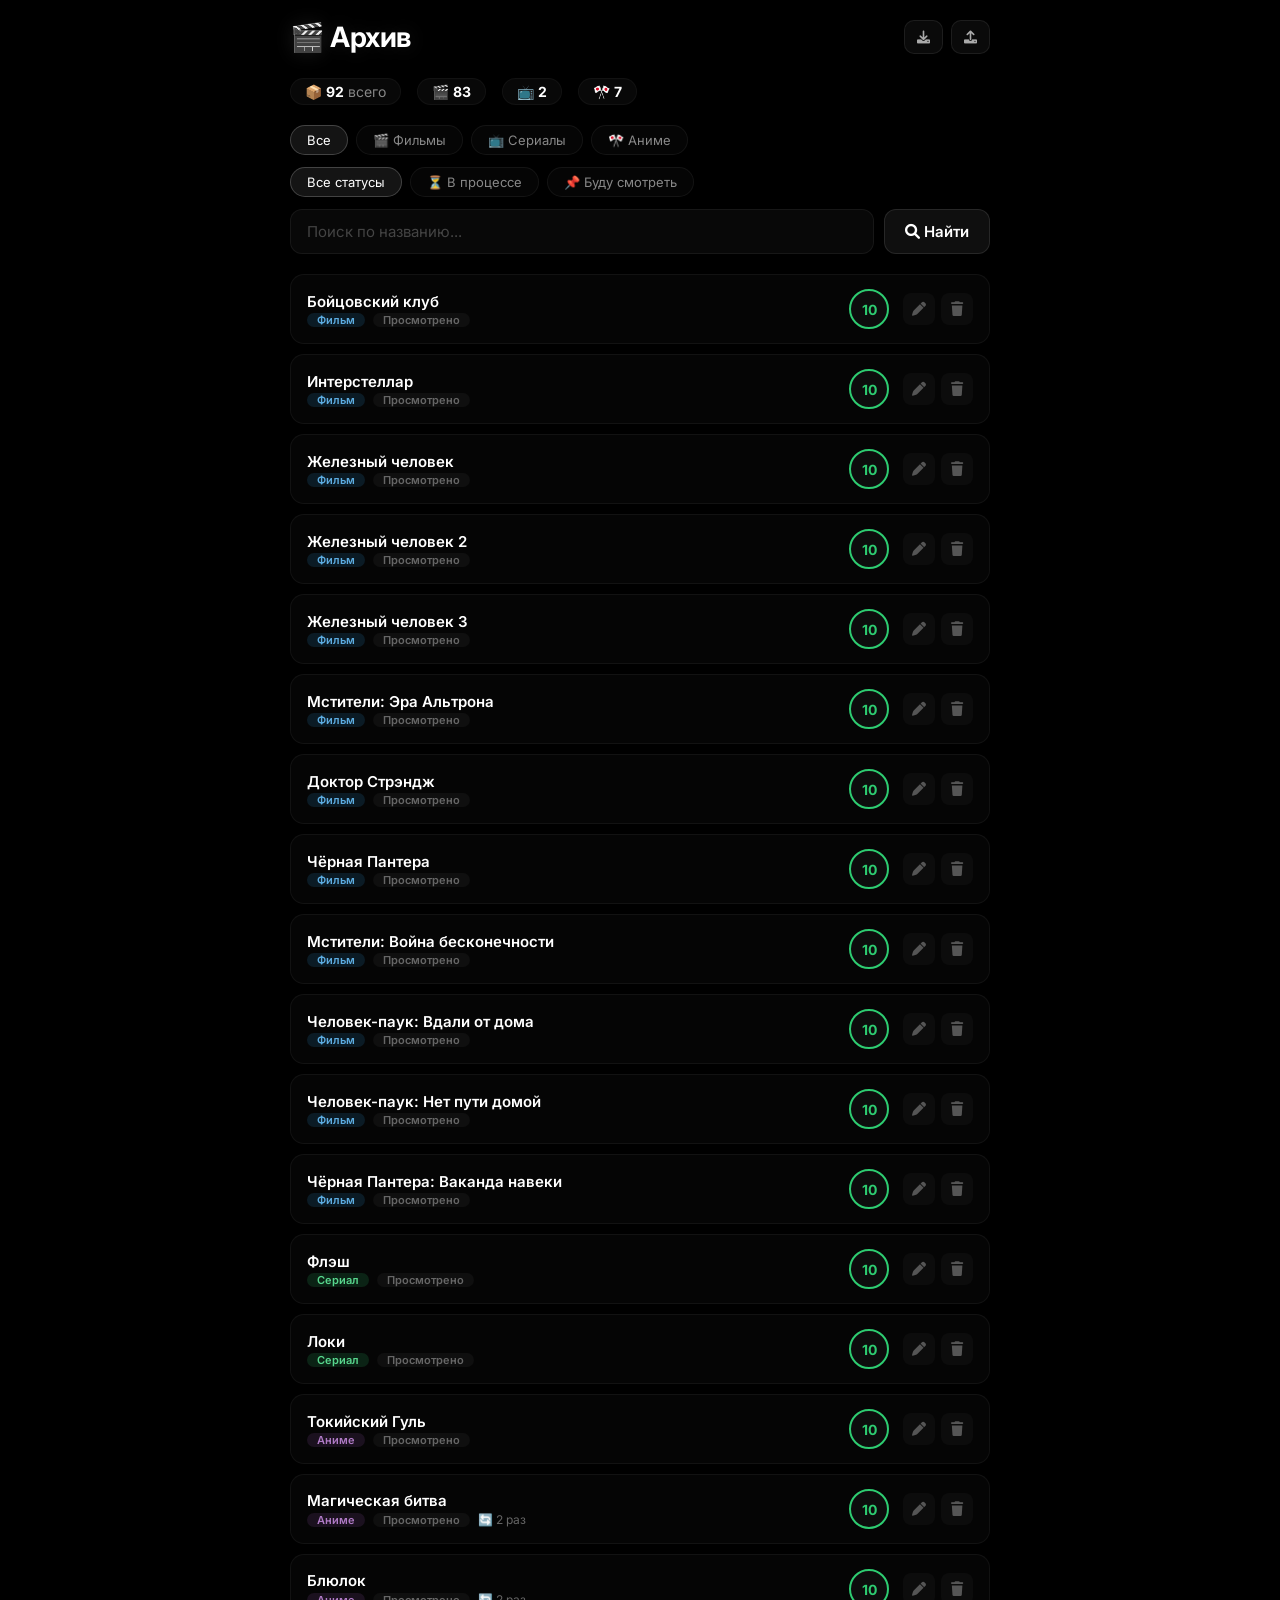
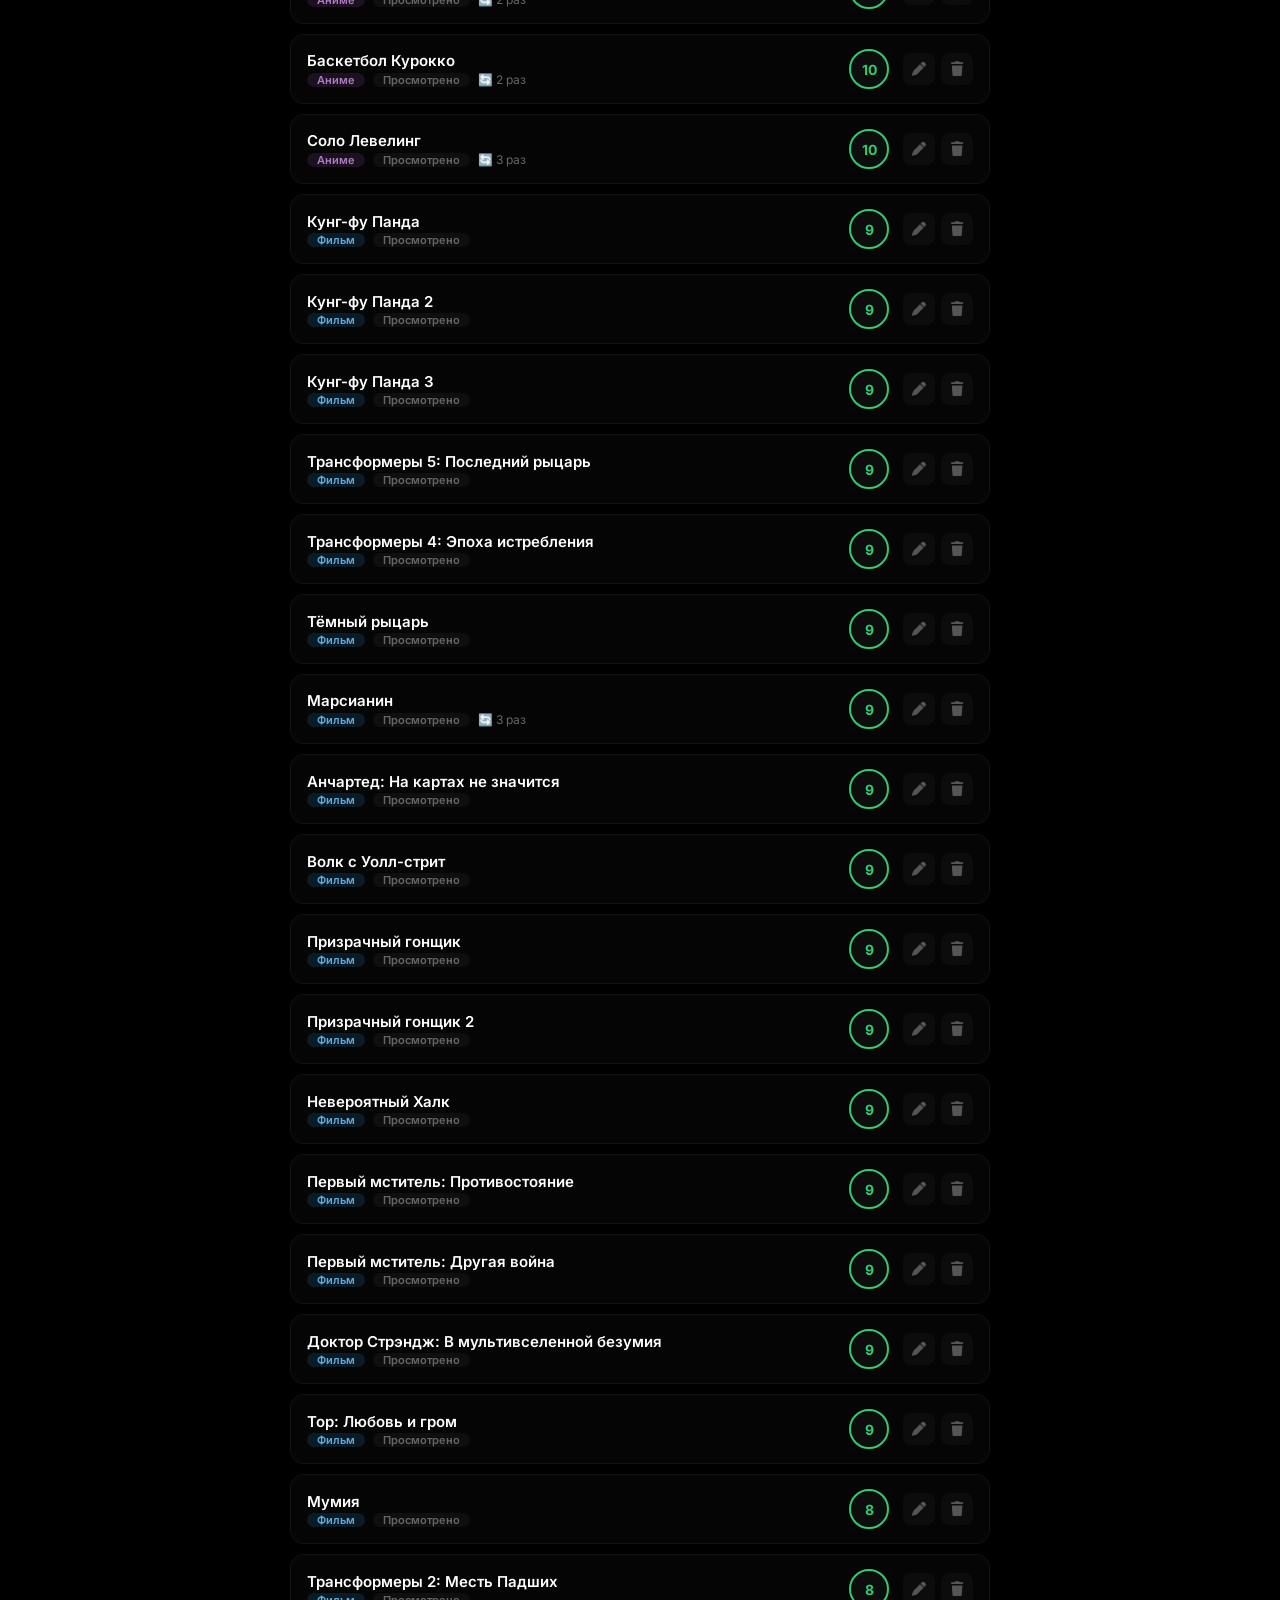
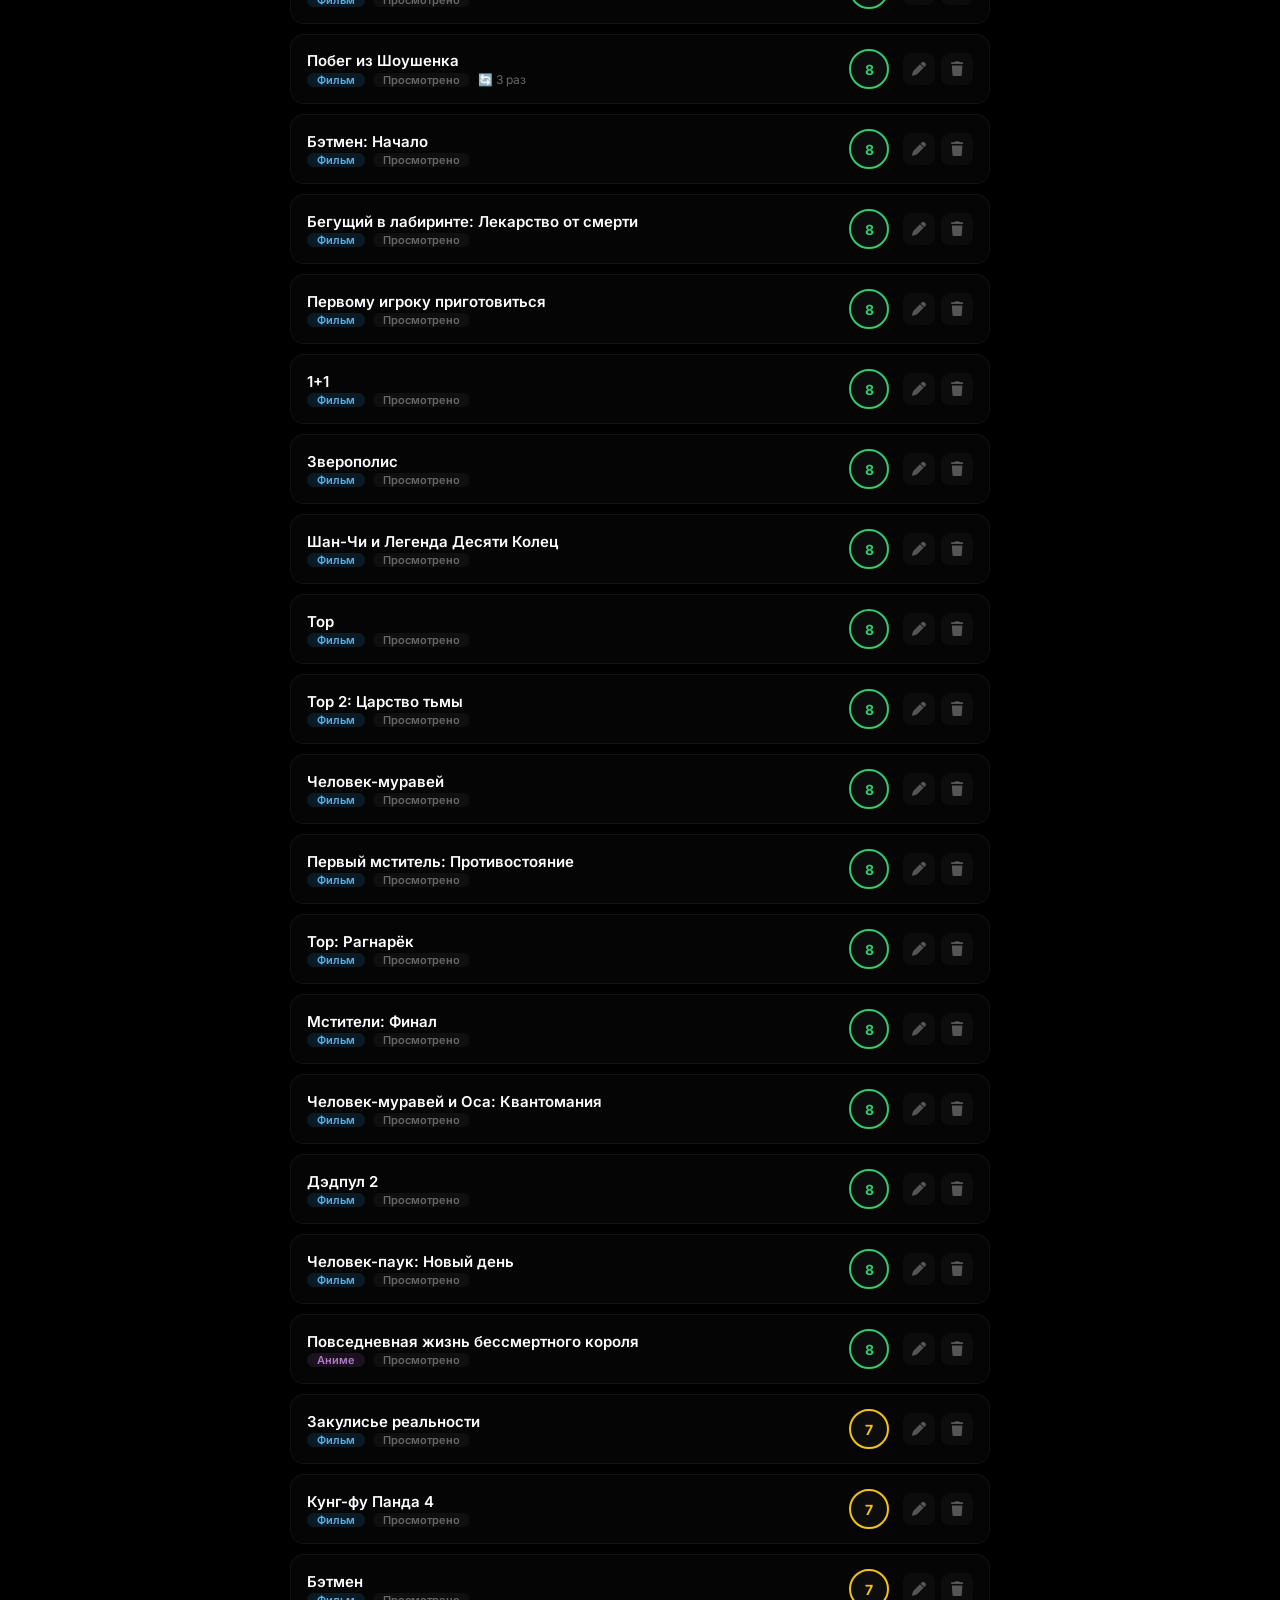
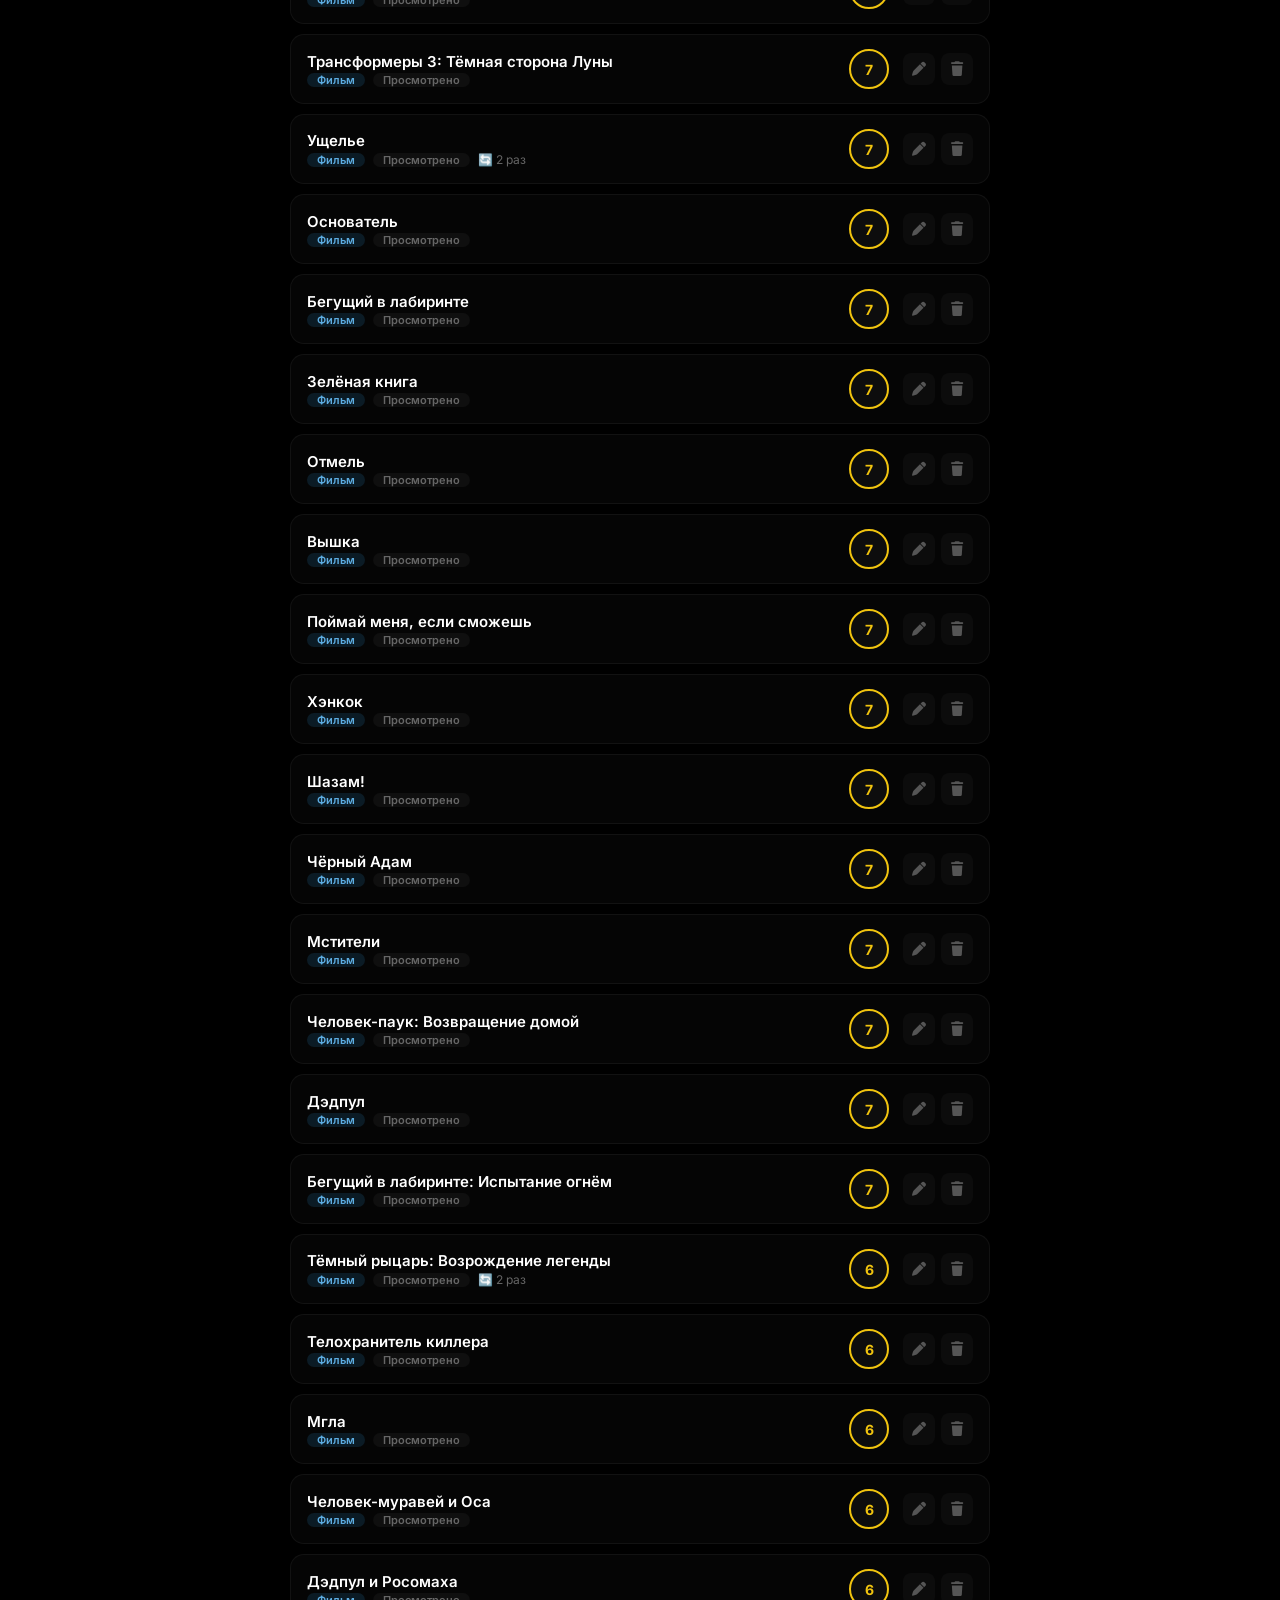
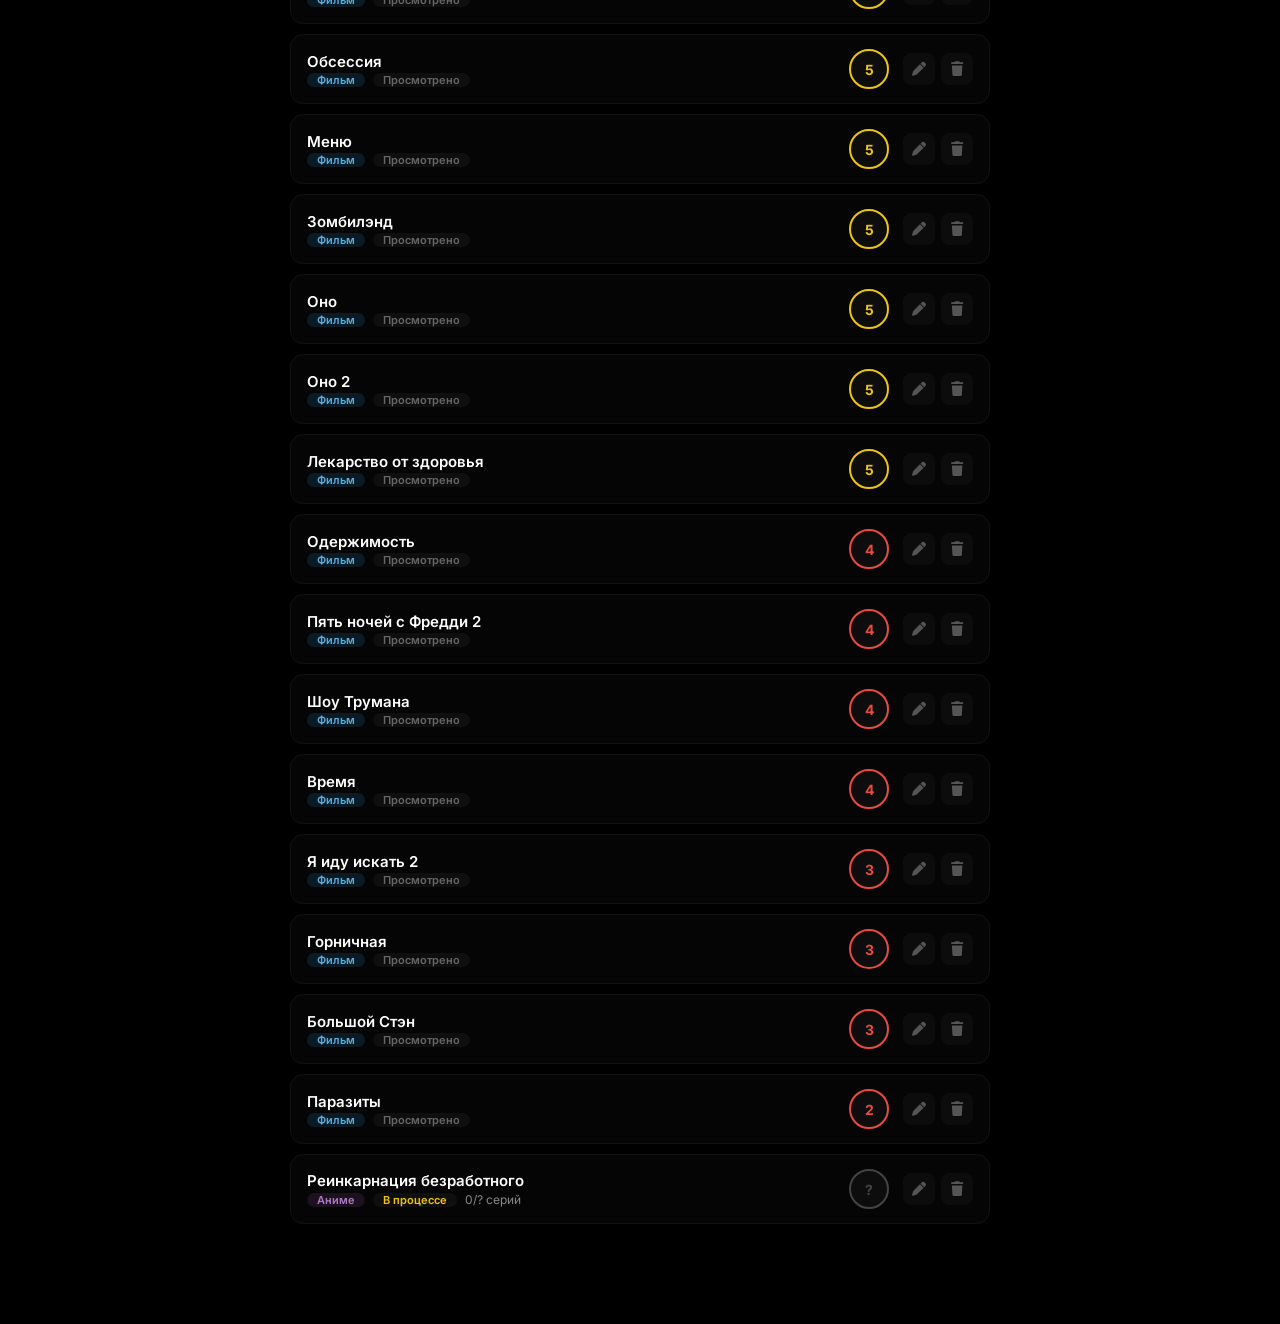
==== commit 711f1e82: "Update index.html" ====
--- a/index.html
+++ b/index.html
@@ -80,14 +80,14 @@
             color: #ffffff;
         }
 
-        /* FILTERS */
-        .filters {
+        /* FILTERS + STATUS FILTERS */
+        .filters-row {
             display: flex;
+            flex-wrap: wrap;
             gap: 8px;
-            flex-wrap: wrap;
-            margin-bottom: 20px;
-        }
-        .filters button {
+            margin-bottom: 12px;
+        }
+        .filters-row button {
             background: rgba(255, 255, 255, 0.02);
             border: 1px solid rgba(255, 255, 255, 0.06);
             color: #888888;
@@ -98,13 +98,21 @@
             transition: all 0.2s;
             font-family: inherit;
         }
-        .filters button.active {
+        .filters-row button.active {
             background: rgba(255, 255, 255, 0.08);
             border-color: rgba(255, 255, 255, 0.2);
             color: #ffffff;
         }
-        .filters button:hover {
+        .filters-row button:hover {
             background: rgba(255, 255, 255, 0.05);
+        }
+        .filters-row .status-btn.watching.active {
+            border-color: #f1c40f;
+            color: #f1c40f;
+        }
+        .filters-row .status-btn.plan.active {
+            border-color: #5dade2;
+            color: #5dade2;
         }
 
         /* SEARCH */
@@ -594,11 +602,19 @@
             <span>🎌 <strong id="animeCount">0</strong></span>
         </div>
 
-        <div class="filters" id="filters">
+        <!-- FILTERS ROW 1: Типы -->
+        <div class="filters-row" id="typeFilters">
             <button class="active" data-filter="all">Все</button>
             <button data-filter="Фильм">🎬 Фильмы</button>
             <button data-filter="Сериал">📺 Сериалы</button>
             <button data-filter="Аниме">🎌 Аниме</button>
+        </div>
+
+        <!-- FILTERS ROW 2: Статусы -->
+        <div class="filters-row" id="statusFilters">
+            <button class="active status-btn" data-status="all">Все статусы</button>
+            <button class="status-btn watching" data-status="В процессе">⏳ В процессе</button>
+            <button class="status-btn plan" data-status="Буду смотреть">📌 Буду смотреть</button>
         </div>
 
         <div class="search-add">
@@ -675,935 +691,298 @@
         const TMDB_API_KEY = '40f8044a3992bf1a264badac3ca33f28';
 
         // ========================
-        //  ДАННЫЕ (вшитый бэкап + добавлены поля для серий)
+        //  ДАННЫЕ (вшитый бэкап)
         // ========================
         let items = [];
-        let currentFilter = 'all';
+        let currentTypeFilter = 'all';
+        let currentStatusFilter = 'all';
         let currentEditId = null;
         let detailItemId = null;
 
-        // Твой полный бэкап
-        const MY_BACKUP = [{
-            "id": 1786408934036.226,
-            "name": "Бойцовский клуб",
-            "type": "Фильм",
-            "status": "Просмотрено",
-            "rating": 10,
-            "rewatches": 0,
-            "poster": "https://image.tmdb.org/t/p/w185/66RvLrRJTm4J8l3uHXWF09AICol.jpg",
-            "watchedEpisodes": 0,
-            "totalEpisodes": 0
-        }, {
-            "id": 1786408936607.9402,
-            "name": "Интерстеллар",
-            "type": "Фильм",
-            "status": "Просмотрено",
-            "rating": 10,
-            "rewatches": 0,
-            "poster": "https://image.tmdb.org/t/p/w185/vReLRjDV9XPhiOSEW7QWow4DXwf.jpg",
-            "watchedEpisodes": 0,
-            "totalEpisodes": 0
-        }, {
-            "id": 1786408943165.2864,
-            "name": "Железный человек",
-            "type": "Фильм",
-            "status": "Просмотрено",
-            "rating": 10,
-            "rewatches": 0,
-            "poster": "https://image.tmdb.org/t/p/w185/wAKZudQn0HEXqLvaGN6BEripHbv.jpg",
-            "watchedEpisodes": 0,
-            "totalEpisodes": 0
-        }, {
-            "id": 1786408944098.6665,
-            "name": "Железный человек 2",
-            "type": "Фильм",
-            "status": "Просмотрено",
-            "rating": 10,
-            "rewatches": 0,
-            "poster": "https://image.tmdb.org/t/p/w185/rT3JszXFT2C3iYJtXSSL4R0DkU7.jpg",
-            "watchedEpisodes": 0,
-            "totalEpisodes": 0
-        }, {
-            "id": 1786408945906.875,
-            "name": "Железный человек 3",
-            "type": "Фильм",
-            "status": "Просмотрено",
-            "rating": 10,
-            "rewatches": 0,
-            "poster": "https://image.tmdb.org/t/p/w185/4AZco6uSdog5NbvJ6ILqnCveV8I.jpg",
-            "watchedEpisodes": 0,
-            "totalEpisodes": 0
-        }, {
-            "id": 1786408947423.9426,
-            "name": "Мстители: Эра Альтрона",
-            "type": "Фильм",
-            "status": "Просмотрено",
-            "rating": 10,
-            "rewatches": 0,
-            "poster": "https://image.tmdb.org/t/p/w185/6rANrpZe3g2PPeF1m3lQUK1ovpW.jpg",
-            "watchedEpisodes": 0,
-            "totalEpisodes": 0
-        }, {
-            "id": 1786408948757.577,
-            "name": "Доктор Стрэндж",
-            "type": "Фильм",
-            "status": "Просмотрено",
-            "rating": 10,
-            "rewatches": 0,
-            "poster": "https://image.tmdb.org/t/p/w185/fR4oifDjoGFAyhWyPUl3h9H1xpQ.jpg",
-            "watchedEpisodes": 0,
-            "totalEpisodes": 0
-        }, {
-            "id": 1786408950218.835,
-            "name": "Чёрная Пантера",
-            "type": "Фильм",
-            "status": "Просмотрено",
-            "rating": 10,
-            "rewatches": 0,
-            "poster": "https://image.tmdb.org/t/p/w185/ndpwgAANbZSMwgTcxmQ7o4SKDsd.jpg",
-            "watchedEpisodes": 0,
-            "totalEpisodes": 0
-        }, {
-            "id": 1786408950669.5684,
-            "name": "Мстители: Война бесконечности",
-            "type": "Фильм",
-            "status": "Просмотрено",
-            "rating": 10,
-            "rewatches": 0,
-            "poster": "https://image.tmdb.org/t/p/w185/c6RSGB6O0RaaHG3JGLq8lnUJSBC.jpg",
-            "watchedEpisodes": 0,
-            "totalEpisodes": 0
-        }, {
-            "id": 1786408951964.8638,
-            "name": "Человек-паук: Вдали от дома",
-            "type": "Фильм",
-            "status": "Просмотрено",
-            "rating": 10,
-            "rewatches": 0,
-            "poster": "https://image.tmdb.org/t/p/w185/5OSCB19RavySNpaDGtPIuByDgoa.jpg",
-            "watchedEpisodes": 0,
-            "totalEpisodes": 0
-        }, {
-            "id": 1786408952401.921,
-            "name": "Человек-паук: Нет пути домой",
-            "type": "Фильм",
-            "status": "Просмотрено",
-            "rating": 10,
-            "rewatches": 0,
-            "poster": "https://image.tmdb.org/t/p/w185/qad0kyRLHG1Qccp2A0YCCUbvhiD.jpg",
-            "watchedEpisodes": 0,
-            "totalEpisodes": 0
-        }, {
-            "id": 1786408953297.685,
-            "name": "Чёрная Пантера: Ваканда навеки",
-            "type": "Фильм",
-            "status": "Просмотрено",
-            "rating": 10,
-            "rewatches": 0,
-            "poster": "https://image.tmdb.org/t/p/w185/wSphEs4KKbewWC01NBtmCJnlZ7y.jpg",
-            "watchedEpisodes": 0,
-            "totalEpisodes": 0
-        }, {
-            "id": 1786408956512.2617,
-            "name": "Флэш",
-            "type": "Сериал",
-            "status": "Просмотрено",
-            "rating": 10,
-            "rewatches": 0,
-            "poster": "https://image.tmdb.org/t/p/w185/q14oRmj0ITMBzqHUdiGwXUIvg7t.jpg",
-            "watchedEpisodes": 0,
-            "totalEpisodes": 0
-        }, {
-            "id": 1786408956980.3774,
-            "name": "Локи",
-            "type": "Сериал",
-            "status": "Просмотрено",
-            "rating": 10,
-            "rewatches": 0,
-            "poster": "https://image.tmdb.org/t/p/w185/2GeZ9QrjySwQYG6StjCuC6bTjGl.jpg",
-            "watchedEpisodes": 0,
-            "totalEpisodes": 0
-        }, {
-            "id": 1786409003707.117,
-            "name": "Токийский Гуль",
-            "type": "Аниме",
-            "status": "Просмотрено",
-            "rating": 10,
-            "rewatches": 0,
-            "poster": "https://image.tmdb.org/t/p/w92/cB9pdS49LbAryFtJpPQYwfFXbJd.jpg",
-            "watchedEpisodes": 0,
-            "totalEpisodes": 0
-        }, {
-            "id": 1786409032403.7722,
-            "name": "Магическая битва",
-            "type": "Аниме",
-            "status": "Просмотрено",
-            "rating": 10,
-            "rewatches": 2,
-            "poster": "https://image.tmdb.org/t/p/w92/gsBwgwaW1YWHrQYbVymarruw1yN.jpg",
-            "watchedEpisodes": 0,
-            "totalEpisodes": 0
-        }, {
-            "id": 1786409063361.4856,
-            "name": "Блюлок",
-            "type": "Аниме",
-            "status": "Просмотрено",
-            "rating": 10,
-            "rewatches": 2,
-            "poster": "https://image.tmdb.org/t/p/w92/wi3ddolc0BjqNDSKbrnrxESB1zl.jpg",
-            "watchedEpisodes": 0,
-            "totalEpisodes": 0
-        }, {
-            "id": 1786409085788.3633,
-            "name": "Баскетбол Курокко",
-            "type": "Аниме",
-            "status": "Просмотрено",
-            "rating": 10,
-            "rewatches": 2,
-            "poster": "https://image.tmdb.org/t/p/w92/fAzQrphU6I8jLwvVyU63XrIFIpt.jpg",
-            "watchedEpisodes": 0,
-            "totalEpisodes": 0
-        }, {
-            "id": 1786409112576.7415,
-            "name": "Соло Левелинг",
-            "type": "Аниме",
-            "status": "Просмотрено",
-            "rating": 10,
-            "rewatches": 3,
-            "poster": "https://image.tmdb.org/t/p/w92/8u56LKz0An8xa9YaFtkxsDKc5N5.jpg",
-            "watchedEpisodes": 0,
-            "totalEpisodes": 0
-        }, {
-            "id": 1786408921608.4065,
-            "name": "Кунг-фу Панда",
-            "type": "Фильм",
-            "status": "Просмотрено",
-            "rating": 9,
-            "rewatches": 0,
-            "poster": "https://image.tmdb.org/t/p/w185/dWteA8uhU6SWyawy5f4l7BnYQCm.jpg",
-            "watchedEpisodes": 0,
-            "totalEpisodes": 0
-        }, {
-            "id": 1786408922043.7869,
-            "name": "Кунг-фу Панда 2",
-            "type": "Фильм",
-            "status": "Просмотрено",
-            "rating": 9,
-            "rewatches": 0,
-            "poster": "https://image.tmdb.org/t/p/w185/cJj5uI2WrSKn1u7gfPAddeESAy4.jpg",
-            "watchedEpisodes": 0,
-            "totalEpisodes": 0
-        }, {
-            "id": 1786408922592.689,
-            "name": "Кунг-фу Панда 3",
-            "type": "Фильм",
-            "status": "Просмотрено",
-            "rating": 9,
-            "rewatches": 0,
-            "poster": "https://image.tmdb.org/t/p/w185/usLvCu3kF40Im3yutgqUAweXwjo.jpg",
-            "watchedEpisodes": 0,
-            "totalEpisodes": 0
-        }, {
-            "id": 1786408923938.247,
-            "name": "Трансформеры 5: Последний рыцарь",
-            "type": "Фильм",
-            "status": "Просмотрено",
-            "rating": 9,
-            "rewatches": 0,
-            "poster": "https://image.tmdb.org/t/p/w185/ne5PH0nU3tiCjEG5sogaOztr86k.jpg",
-            "watchedEpisodes": 0,
-            "totalEpisodes": 0
-        }, {
-            "id": 1786408924368.0334,
-            "name": "Трансформеры 4: Эпоха истребления",
-            "type": "Фильм",
-            "status": "Просмотрено",
-            "rating": 9,
-            "rewatches": 0,
-            "poster": "https://image.tmdb.org/t/p/w185/egU3gts1IFjixpQGHZ9g7fmgBiR.jpg",
-            "watchedEpisodes": 0,
-            "totalEpisodes": 0
-        }, {
-            "id": 1786408927120.1772,
-            "name": "Тёмный рыцарь",
-            "type": "Фильм",
-            "status": "Просмотрено",
-            "rating": 9,
-            "rewatches": 0,
-            "poster": "https://image.tmdb.org/t/p/w185/aPtN76OjnNKLqCJ2FJBnQOIL031.jpg",
-            "watchedEpisodes": 0,
-            "totalEpisodes": 0
-        }, {
-            "id": 1786408935963.241,
-            "name": "Марсианин",
-            "type": "Фильм",
-            "status": "Просмотрено",
-            "rating": 9,
-            "rewatches": 3,
-            "poster": "https://image.tmdb.org/t/p/w185/6U19srkH4wI6taluviXbVaIpsau.jpg",
-            "watchedEpisodes": 0,
-            "totalEpisodes": 0
-        }, {
-            "id": 1786408938924.5115,
-            "name": "Анчартед: На картах не значится",
-            "type": "Фильм",
-            "status": "Просмотрено",
-            "rating": 9,
-            "rewatches": 0,
-            "poster": "https://image.tmdb.org/t/p/w185/gCeTyPG6g03DGsSvNOjEIAjmC9j.jpg",
-            "watchedEpisodes": 0,
-            "totalEpisodes": 0
-        }, {
-            "id": 1786408939440.2048,
-            "name": "Волк с Уолл-стрит",
-            "type": "Фильм",
-            "status": "Просмотрено",
-            "rating": 9,
-            "rewatches": 0,
-            "poster": "https://image.tmdb.org/t/p/w185/ihlWMaVZVXFzxU5wwZnbHJZ7Zpx.jpg",
-            "watchedEpisodes": 0,
-            "totalEpisodes": 0
-        }, {
-            "id": 1786408942241.931,
-            "name": "Призрачный гонщик",
-            "type": "Фильм",
-            "status": "Просмотрено",
-            "rating": 9,
-            "rewatches": 0,
-            "poster": "https://image.tmdb.org/t/p/w185/4ULbCH7RO1bkCCsBEI9gAOm9cWp.jpg",
-            "watchedEpisodes": 0,
-            "totalEpisodes": 0
-        }, {
-            "id": 1786408942695.229,
-            "name": "Призрачный гонщик 2",
-            "type": "Фильм",
-            "status": "Просмотрено",
-            "rating": 9,
-            "rewatches": 0,
-            "poster": "https://image.tmdb.org/t/p/w185/pmjeSQ4NocblwnqFDxk7zXggSQ7.jpg",
-            "watchedEpisodes": 0,
-            "totalEpisodes": 0
-        }, {
-            "id": 1786408943657.5203,
-            "name": "Невероятный Халк",
-            "type": "Фильм",
-            "status": "Просмотрено",
-            "rating": 9,
-            "rewatches": 0,
-            "poster": "https://image.tmdb.org/t/p/w185/gSpDY5e5VCohH0PaSEWEI0FdEzC.jpg",
-            "watchedEpisodes": 0,
-            "totalEpisodes": 0
-        }, {
-            "id": 1786408944607.489,
-            "name": "Первый мститель: Противостояние",
-            "type": "Фильм",
-            "status": "Просмотрено",
-            "rating": 9,
-            "rewatches": 0,
-            "poster": "https://image.tmdb.org/t/p/w185/7TWq9G7zU0lLG7WpMK6f5EQwwf2.jpg",
-            "watchedEpisodes": 0,
-            "totalEpisodes": 0
-        }, {
-            "id": 1786408946869.206,
-            "name": "Первый мститель: Другая война",
-            "type": "Фильм",
-            "status": "Просмотрено",
-            "rating": 9,
-            "rewatches": 0,
-            "poster": "https://image.tmdb.org/t/p/w185/oOmp3YMBnJMa0yDHCbhTcWG4iTm.jpg",
-            "watchedEpisodes": 0,
-            "totalEpisodes": 0
-        }, {
-            "id": 1786408952840.851,
-            "name": "Доктор Стрэндж: В мультивселенной безумия",
-            "type": "Фильм",
-            "status": "Просмотрено",
-            "rating": 9,
-            "rewatches": 0,
-            "poster": "https://image.tmdb.org/t/p/w185/sfeDNbQgEgzgM81cbPnRss6Acs4.jpg",
-            "watchedEpisodes": 0,
-            "totalEpisodes": 0
-        }, {
-            "id": 1786408953741.505,
-            "name": "Тор: Любовь и гром",
-            "type": "Фильм",
-            "status": "Просмотрено",
-            "rating": 9,
-            "rewatches": 0,
-            "poster": "https://image.tmdb.org/t/p/w185/xWA0Av3mO7uH2bqGU7QMfckY9si.jpg",
-            "watchedEpisodes": 0,
-            "totalEpisodes": 0
-        }, {
-            "id": 1786408918005.734,
-            "name": "Мумия",
-            "type": "Фильм",
-            "status": "Просмотрено",
-            "rating": 8,
-            "rewatches": 0,
-            "poster": "https://image.tmdb.org/t/p/w185/vOyM4rebbIan7wANnFyCKr460mS.jpg",
-            "watchedEpisodes": 0,
-            "totalEpisodes": 0
-        }, {
-            "id": 1786408925298.6294,
-            "name": "Трансформеры 2: Месть Падших",
-            "type": "Фильм",
-            "status": "Просмотрено",
-            "rating": 8,
-            "rewatches": 0,
-            "poster": "https://image.tmdb.org/t/p/w185/faLkNsOPqiw2ijqDOfEy2GUscw2.jpg",
-            "watchedEpisodes": 0,
-            "totalEpisodes": 0
-        }, {
-            "id": 1786408925735.5654,
-            "name": "Побег из Шоушенка",
-            "type": "Фильм",
-            "status": "Просмотрено",
-            "rating": 8,
-            "rewatches": 3,
-            "poster": "https://image.tmdb.org/t/p/w185/yvmKPlTIi0xdcFQIFcQKQJcI63W.jpg",
-            "watchedEpisodes": 0,
-            "totalEpisodes": 0
-        }, {
-            "id": 1786408926603.078,
-            "name": "Бэтмен: Начало",
-            "type": "Фильм",
-            "status": "Просмотрено",
-            "rating": 8,
-            "rewatches": 0,
-            "poster": "https://image.tmdb.org/t/p/w185/wiCotiyukYXWwlL1ZcjyxxhTthi.jpg",
-            "watchedEpisodes": 0,
-            "totalEpisodes": 0
-        }, {
-            "id": 1786408932685.7031,
-            "name": "Бегущий в лабиринте: Лекарство от смерти",
-            "type": "Фильм",
-            "status": "Просмотрено",
-            "rating": 8,
-            "rewatches": 0,
-            "poster": "https://image.tmdb.org/t/p/w185/6ps20wVKQghAx0KBTQvPcLPdLlc.jpg",
-            "watchedEpisodes": 0,
-            "totalEpisodes": 0
-        }, {
-            "id": 1786408933608.8923,
-            "name": "Первому игроку приготовиться",
-            "type": "Фильм",
-            "status": "Просмотрено",
-            "rating": 8,
-            "rewatches": 0,
-            "poster": "https://image.tmdb.org/t/p/w185/eVvMjpcw2lkS1A7hTeOzZDk0Ocf.jpg",
-            "watchedEpisodes": 0,
-            "totalEpisodes": 0
-        }, {
-            "id": 1786408937644.0503,
-            "name": "1+1",
-            "type": "Фильм",
-            "status": "Просмотрено",
-            "rating": 8,
-            "rewatches": 0,
-            "poster": "https://image.tmdb.org/t/p/w185/zQsq95pYgjhJwYKqoFdeXlVse88.jpg",
-            "watchedEpisodes": 0,
-            "totalEpisodes": 0
-        }, {
-            "id": 1786408938064.433,
-            "name": "Зверополис",
-            "type": "Фильм",
-            "status": "Просмотрено",
-            "rating": 8,
-            "rewatches": 0,
-            "poster": "https://image.tmdb.org/t/p/w185/5qcww3ZqlpCqPrUessuFkdwsDL2.jpg",
-            "watchedEpisodes": 0,
-            "totalEpisodes": 0
-        }, {
-            "id": 1786408938482.6428,
-            "name": "Шан-Чи и Легенда Десяти Колец",
-            "type": "Фильм",
-            "status": "Просмотрено",
-            "rating": 8,
-            "rewatches": 0,
-            "poster": "https://image.tmdb.org/t/p/w185/rXvU6SZOGyUzy9ZHJNlVMw0OeUR.jpg",
-            "watchedEpisodes": 0,
-            "totalEpisodes": 0
-        }, {
-            "id": 1786408945026.237,
-            "name": "Тор",
-            "type": "Фильм",
-            "status": "Просмотрено",
-            "rating": 8,
-            "rewatches": 0,
-            "poster": "https://image.tmdb.org/t/p/w185/9VnGpd2rXHikIwznL9I5r9i8TQJ.jpg",
-            "watchedEpisodes": 0,
-            "totalEpisodes": 0
-        }, {
-            "id": 1786408946437.5347,
-            "name": "Тор 2: Царство тьмы",
-            "type": "Фильм",
-            "status": "Просмотрено",
-            "rating": 8,
-            "rewatches": 0,
-            "poster": "https://image.tmdb.org/t/p/w185/rmII9fsUpfRmuNBhzHtarBOtHnQ.jpg",
-            "watchedEpisodes": 0,
-            "totalEpisodes": 0
-        }, {
-            "id": 1786408947896.9607,
-            "name": "Человек-муравей",
-            "type": "Фильм",
-            "status": "Просмотрено",
-            "rating": 8,
-            "rewatches": 0,
-            "poster": "https://image.tmdb.org/t/p/w185/9cMJSp2LVSzmPzMWPHIHpeBfECr.jpg",
-            "watchedEpisodes": 0,
-            "totalEpisodes": 0
-        }, {
-            "id": 1786408948333.8503,
-            "name": "Первый мститель: Противостояние",
-            "type": "Фильм",
-            "status": "Просмотрено",
-            "rating": 8,
-            "rewatches": 0,
-            "poster": "https://image.tmdb.org/t/p/w185/7TWq9G7zU0lLG7WpMK6f5EQwwf2.jpg",
-            "watchedEpisodes": 0,
-            "totalEpisodes": 0
-        }, {
-            "id": 1786408949776.6057,
-            "name": "Тор: Рагнарёк",
-            "type": "Фильм",
-            "status": "Просмотрено",
-            "rating": 8,
-            "rewatches": 0,
-            "poster": "https://image.tmdb.org/t/p/w185/7pzUsnFD4T8Syeqaojcb9zheR3H.jpg",
-            "watchedEpisodes": 0,
-            "totalEpisodes": 0
-        }, {
-            "id": 1786408951526.2234,
-            "name": "Мстители: Финал",
-            "type": "Фильм",
-            "status": "Просмотрено",
-            "rating": 8,
-            "rewatches": 0,
-            "poster": "https://image.tmdb.org/t/p/w185/dynnf8NGGfHTNMz8Vd3CzFtYjec.jpg",
-            "watchedEpisodes": 0,
-            "totalEpisodes": 0
-        }, {
-            "id": 1786408954195.456,
-            "name": "Человек-муравей и Оса: Квантомания",
-            "type": "Фильм",
-            "status": "Просмотрено",
-            "rating": 8,
-            "rewatches": 0,
-            "poster": "https://image.tmdb.org/t/p/w185/8BoKsen8orEAiFWCmQkwmONjuTX.jpg",
-            "watchedEpisodes": 0,
-            "totalEpisodes": 0
-        }, {
-            "id": 1786408955192.752,
-            "name": "Дэдпул 2",
-            "type": "Фильм",
-            "status": "Просмотрено",
-            "rating": 8,
-            "rewatches": 0,
-            "poster": "https://image.tmdb.org/t/p/w185/6ieUmjpY7bMMZqIdFxHKUEwfwSB.jpg",
-            "watchedEpisodes": 0,
-            "totalEpisodes": 0
-        }, {
-            "id": 1786408956095.0764,
-            "name": "Человек-паук: Новый день",
-            "type": "Фильм",
-            "status": "Просмотрено",
-            "rating": 8,
-            "rewatches": 0,
-            "poster": "https://image.tmdb.org/t/p/w185/jjY37mmqRWvKPRafuroumvRbR9p.jpg",
-            "watchedEpisodes": 0,
-            "totalEpisodes": 0
-        }, {
-            "id": 1786409219302.8774,
-            "name": "Повседневная жизнь бессмертного короля",
-            "type": "Аниме",
-            "status": "Просмотрено",
-            "rating": 8,
-            "rewatches": 0,
-            "poster": "https://image.tmdb.org/t/p/w92/66mSe8NAsCRlnGPwKfW5c7yk38H.jpg",
-            "watchedEpisodes": 0,
-            "totalEpisodes": 0
-        }, {
-            "id": 1786408918441.6707,
-            "name": "Закулисье реальности",
-            "type": "Фильм",
-            "status": "Просмотрено",
-            "rating": 7,
-            "rewatches": 0,
-            "poster": "https://image.tmdb.org/t/p/w185/oBY8IQb9NpzbkCo0xzpz7Q1DCu.jpg",
-            "watchedEpisodes": 0,
-            "totalEpisodes": 0
-        }, {
-            "id": 1786408923050.3562,
-            "name": "Кунг-фу Панда 4",
-            "type": "Фильм",
-            "status": "Просмотрено",
-            "rating": 7,
-            "rewatches": 0,
-            "poster": "https://image.tmdb.org/t/p/w185/7RK9GHFArnQusZERwYwIaMZwRll.jpg",
-            "watchedEpisodes": 0,
-            "totalEpisodes": 0
-        }, {
-            "id": 1786408923502.0383,
-            "name": "Бэтмен",
-            "type": "Фильм",
-            "status": "Просмотрено",
-            "rating": 7,
-            "rewatches": 0,
-            "poster": "https://image.tmdb.org/t/p/w185/3EXgl14Wmr5NcbYnBy1kavGHnvh.jpg",
-            "watchedEpisodes": 0,
-            "totalEpisodes": 0
-        }, {
-            "id": 1786408924824.1296,
-            "name": "Трансформеры 3: Тёмная сторона Луны",
-            "type": "Фильм",
-            "status": "Просмотрено",
-            "rating": 7,
-            "rewatches": 0,
-            "poster": "https://image.tmdb.org/t/p/w185/9wamNeMspa2wLWyZW1af6PMhfCa.jpg",
-            "watchedEpisodes": 0,
-            "totalEpisodes": 0
-        }, {
-            "id": 1786408927983.0725,
-            "name": "Ущелье",
-            "type": "Фильм",
-            "status": "Просмотрено",
-            "rating": 7,
-            "rewatches": 2,
-            "poster": "https://image.tmdb.org/t/p/w185/yiUINsMKnemBFcUHqpv94yJolWH.jpg",
-            "watchedEpisodes": 0,
-            "totalEpisodes": 0
-        }, {
-            "id": 1786408930911.7642,
-            "name": "Основатель",
-            "type": "Фильм",
-            "status": "Просмотрено",
-            "rating": 7,
-            "rewatches": 0,
-            "poster": "https://image.tmdb.org/t/p/w185/ru0cmaiUSnlKkqLSg4ugV0iu9nN.jpg",
-            "watchedEpisodes": 0,
-            "totalEpisodes": 0
-        }, {
-            "id": 1786408931796.1902,
-            "name": "Бегущий в лабиринте",
-            "type": "Фильм",
-            "status": "Просмотрено",
-            "rating": 7,
-            "rewatches": 0,
-            "poster": "https://image.tmdb.org/t/p/w185/fvy2LrxQzSCpUuGaB9jK5z1NeA6.jpg",
-            "watchedEpisodes": 0,
-            "totalEpisodes": 0
-        }, {
-            "id": 1786408933113.4124,
-            "name": "Зелёная книга",
-            "type": "Фильм",
-            "status": "Просмотрено",
-            "rating": 7,
-            "rewatches": 0,
-            "poster": "https://image.tmdb.org/t/p/w185/fYch3e75YFnsJS9wAOOMlzErMqR.jpg",
-            "watchedEpisodes": 0,
-            "totalEpisodes": 0
-        }, {
-            "id": 1786408935045.2136,
-            "name": "Отмель",
-            "type": "Фильм",
-            "status": "Просмотрено",
-            "rating": 7,
-            "rewatches": 0,
-            "poster": "https://image.tmdb.org/t/p/w185/cSP4j1elKE34r66CMZXduq5wqSE.jpg",
-            "watchedEpisodes": 0,
-            "totalEpisodes": 0
-        }, {
-            "id": 1786408935524.3188,
-            "name": "Вышка",
-            "type": "Фильм",
-            "status": "Просмотрено",
-            "rating": 7,
-            "rewatches": 0,
-            "poster": "https://image.tmdb.org/t/p/w185/8xukbVG9JJfnpcdIEYPijVVOfhH.jpg",
-            "watchedEpisodes": 0,
-            "totalEpisodes": 0
-        }, {
-            "id": 1786408940021.1,
-            "name": "Поймай меня, если сможешь",
-            "type": "Фильм",
-            "status": "Просмотрено",
-            "rating": 7,
-            "rewatches": 0,
-            "poster": "https://image.tmdb.org/t/p/w185/9Izej6CiwFkptv6aTbRhersjAiT.jpg",
-            "watchedEpisodes": 0,
-            "totalEpisodes": 0
-        }, {
-            "id": 1786408940457.5159,
-            "name": "Хэнкок",
-            "type": "Фильм",
-            "status": "Просмотрено",
-            "rating": 7,
-            "rewatches": 0,
-            "poster": "https://image.tmdb.org/t/p/w185/zH9RhVlpMBzGp9VM7jVmlnZpRuR.jpg",
-            "watchedEpisodes": 0,
-            "totalEpisodes": 0
-        }, {
-            "id": 1786408941321.402,
-            "name": "Шазам!",
-            "type": "Фильм",
-            "status": "Просмотрено",
-            "rating": 7,
-            "rewatches": 0,
-            "poster": "https://image.tmdb.org/t/p/w185/s4byZ8CP7NLfH54FV3QF6l0JLSh.jpg",
-            "watchedEpisodes": 0,
-            "totalEpisodes": 0
-        }, {
-            "id": 1786408941779.318,
-            "name": "Чёрный Адам",
-            "type": "Фильм",
-            "status": "Просмотрено",
-            "rating": 7,
-            "rewatches": 0,
-            "poster": "https://image.tmdb.org/t/p/w185/ebtyQ43I2QSeEJiXYNFgSp4yuYT.jpg",
-            "watchedEpisodes": 0,
-            "totalEpisodes": 0
-        }, {
-            "id": 1786408945451.1167,
-            "name": "Мстители",
-            "type": "Фильм",
-            "status": "Просмотрено",
-            "rating": 7,
-            "rewatches": 0,
-            "poster": "https://image.tmdb.org/t/p/w185/ztkYgL0zHJLnEPY5VabK9OlmXxx.jpg",
-            "watchedEpisodes": 0,
-            "totalEpisodes": 0
-        }, {
-            "id": 1786408949235.7769,
-            "name": "Человек-паук: Возвращение домой",
-            "type": "Фильм",
-            "status": "Просмотрено",
-            "rating": 7,
-            "rewatches": 0,
-            "poster": "https://image.tmdb.org/t/p/w185/gBCq5vt7XXUMjfxi2OguArduUKP.jpg",
-            "watchedEpisodes": 0,
-            "totalEpisodes": 0
-        }, {
-            "id": 1786408954752.836,
-            "name": "Дэдпул",
-            "type": "Фильм",
-            "status": "Просмотрено",
-            "rating": 7,
-            "rewatches": 0,
-            "poster": "https://image.tmdb.org/t/p/w185/r5PYZGOiIQuGpaZas9TTplNZ5Ox.jpg",
-            "watchedEpisodes": 0,
-            "totalEpisodes": 0
-        }, {
-            "id": 1786409162553.409,
-            "name": "Бегущий в лабиринте: Испытание огнём",
-            "type": "Фильм",
-            "status": "Просмотрено",
-            "rating": 7,
-            "rewatches": 0,
-            "poster": "https://image.tmdb.org/t/p/w92/tA3uIM8dnZqwJnFyR9A7zLE5Wd1.jpg",
-            "watchedEpisodes": 0,
-            "totalEpisodes": 0
-        }, {
-            "id": 1786408926185.54,
-            "name": "Тёмный рыцарь: Возрождение легенды",
-            "type": "Фильм",
-            "status": "Просмотрено",
-            "rating": 6,
-            "rewatches": 2,
-            "poster": "https://image.tmdb.org/t/p/w185/cAwasqprFijx73Hz9qMBcLyEA5N.jpg",
-            "watchedEpisodes": 0,
-            "totalEpisodes": 0
-        }, {
-            "id": 1786408930481.2852,
-            "name": "Телохранитель киллера",
-            "type": "Фильм",
-            "status": "Просмотрено",
-            "rating": 6,
-            "rewatches": 0,
-            "poster": "https://image.tmdb.org/t/p/w185/i8WMBQtoyug6Twa1RP8QHLCxVdH.jpg",
-            "watchedEpisodes": 0,
-            "totalEpisodes": 0
-        }, {
-            "id": 1786408934591.9363,
-            "name": "Мгла",
-            "type": "Фильм",
-            "status": "Просмотрено",
-            "rating": 6,
-            "rewatches": 0,
-            "poster": "https://image.tmdb.org/t/p/w185/pCoraG5JrOtHujzbTy78zcCJKsJ.jpg",
-            "watchedEpisodes": 0,
-            "totalEpisodes": 0
-        }, {
-            "id": 1786408951107.0752,
-            "name": "Человек-муравей и Оса",
-            "type": "Фильм",
-            "status": "Просмотрено",
-            "rating": 6,
-            "rewatches": 0,
-            "poster": "https://image.tmdb.org/t/p/w185/5r85N1iOnHFoWkyC0EeOw9aEqOW.jpg",
-            "watchedEpisodes": 0,
-            "totalEpisodes": 0
-        }, {
-            "id": 1786408955646.4158,
-            "name": "Дэдпул и Росомаха",
-            "type": "Фильм",
-            "status": "Просмотрено",
-            "rating": 6,
-            "rewatches": 0,
-            "poster": "https://image.tmdb.org/t/p/w185/4Li3gy8Ga6q0bAz2odg7ZFoRqLy.jpg",
-            "watchedEpisodes": 0,
-            "totalEpisodes": 0
-        }, {
-            "id": 1786408918887.9487,
-            "name": "Обсессия",
-            "type": "Фильм",
-            "status": "Просмотрено",
-            "rating": 5,
-            "rewatches": 0,
-            "poster": "https://image.tmdb.org/t/p/w185/cdRHtfzxbpjxD5yOyFrRummb0yO.jpg",
-            "watchedEpisodes": 0,
-            "totalEpisodes": 0
-        }, {
-            "id": 1786408921156.3176,
-            "name": "Меню",
-            "type": "Фильм",
-            "status": "Просмотрено",
-            "rating": 5,
-            "rewatches": 0,
-            "poster": "https://image.tmdb.org/t/p/w185/84khkKvBldEp3h1PQUe6v8ItpR7.jpg",
-            "watchedEpisodes": 0,
-            "totalEpisodes": 0
-        }, {
-            "id": 1786408927561.8381,
-            "name": "Зомбилэнд",
-            "type": "Фильм",
-            "status": "Просмотрено",
-            "rating": 5,
-            "rewatches": 0,
-            "poster": "https://image.tmdb.org/t/p/w185/wmsBwd3dtd9i1Pl6nDZyd0WlTeO.jpg",
-            "watchedEpisodes": 0,
-            "totalEpisodes": 0
-        }, {
-            "id": 1786408928471.062,
-            "name": "Оно",
-            "type": "Фильм",
-            "status": "Просмотрено",
-            "rating": 5,
-            "rewatches": 0,
-            "poster": "https://image.tmdb.org/t/p/w185/7EVGJJX3XZfS9oOFF8SxBGv1BBQ.jpg",
-            "watchedEpisodes": 0,
-            "totalEpisodes": 0
-        }, {
-            "id": 1786408928878.91,
-            "name": "Оно 2",
-            "type": "Фильм",
-            "status": "Просмотрено",
-            "rating": 5,
-            "rewatches": 0,
-            "poster": "https://image.tmdb.org/t/p/w185/4yKBNPzgPnDndD0th2IrxYkA6rA.jpg",
-            "watchedEpisodes": 0,
-            "totalEpisodes": 0
-        }, {
-            "id": 1786408929974.7617,
-            "name": "Лекарство от здоровья",
-            "type": "Фильм",
-            "status": "Просмотрено",
-            "rating": 5,
-            "rewatches": 0,
-            "poster": "https://image.tmdb.org/t/p/w185/qN67d5SCiilDe8caBHi4GH6Ih8o.jpg",
-            "watchedEpisodes": 0,
-            "totalEpisodes": 0
-        }, {
-            "id": 1786408920282.7437,
-            "name": "Одержимость",
-            "type": "Фильм",
-            "status": "Просмотрено",
-            "rating": 4,
-            "rewatches": 0,
-            "poster": "https://image.tmdb.org/t/p/w185/w1Jucf5vYovXb68FU6OOwgJREDD.jpg",
-            "watchedEpisodes": 0,
-            "totalEpisodes": 0
-        }, {
-            "id": 1786408920724.4858,
-            "name": "Пять ночей с Фредди 2",
-            "type": "Фильм",
-            "status": "Просмотрено",
-            "rating": 4,
-            "rewatches": 0,
-            "poster": "https://image.tmdb.org/t/p/w185/geZhhgqqMrOQdhm4Kv9ulxPI5ZN.jpg",
-            "watchedEpisodes": 0,
-            "totalEpisodes": 0
-        }, {
-            "id": 1786408931355.506,
-            "name": "Шоу Трумана",
-            "type": "Фильм",
-            "status": "Просмотрено",
-            "rating": 4,
-            "rewatches": 0,
-            "poster": "https://image.tmdb.org/t/p/w185/lYMMRbMZCyn12t6HLVYfmWfHrrq.jpg",
-            "watchedEpisodes": 0,
-            "totalEpisodes": 0
-        }, {
-            "id": 1786408937158.4094,
-            "name": "Время",
-            "type": "Фильм",
-            "status": "Просмотрено",
-            "rating": 4,
-            "rewatches": 0,
-            "poster": "https://image.tmdb.org/t/p/w185/iPqj7g6Ae4p5HqwmUm11AiqIokT.jpg",
-            "watchedEpisodes": 0,
-            "totalEpisodes": 0
-        }, {
-            "id": 1786408919337.491,
-            "name": "Я иду искать 2",
-            "type": "Фильм",
-            "status": "Просмотрено",
-            "rating": 3,
-            "rewatches": 0,
-            "poster": "https://image.tmdb.org/t/p/w185/tlqqwUXe4uK3hqmghtYSir1i80O.jpg",
-            "watchedEpisodes": 0,
-            "totalEpisodes": 0
-        }, {
-            "id": 1786408919866.7527,
-            "name": "Горничная",
-            "type": "Фильм",
-            "status": "Просмотрено",
-            "rating": 3,
-            "rewatches": 0,
-            "poster": "https://image.tmdb.org/t/p/w185/l9G0cHotnQRYJNJSBNdMjfwb5Fd.jpg",
-            "watchedEpisodes": 0,
-            "totalEpisodes": 0
-        }, {
-            "id": 1786408940899.2363,
-            "name": "Большой Стэн",
-            "type": "Фильм",
-            "status": "Просмотрено",
-            "rating": 3,
-            "rewatches": 0,
-            "poster": "https://image.tmdb.org/t/p/w185/2D4UyCiRrIGSJodGLUe6xoEgsSr.jpg",
-            "watchedEpisodes": 0,
-            "totalEpisodes": 0
-        }, {
-            "id": 1786408929404.41,
-            "name": "Паразиты",
-            "type": "Фильм",
-            "status": "Просмотрено",
-            "rating": 2,
-            "rewatches": 0,
-            "poster": "https://image.tmdb.org/t/p/w185/9xL2PwIOerz8jld06J9cxwuJfoD.jpg",
-            "watchedEpisodes": 0,
-            "totalEpisodes": 0
-        }, {
-            "id": 1786409268791.2117,
-            "name": "Реинкарнация безработного",
-            "type": "Аниме",
-            "status": "В процессе",
-            "rating": 0,
-            "rewatches": 0,
-            "poster": "https://image.tmdb.org/t/p/w92/bC2DRV5S6BDtW0DmAqN3g3xtLoP.jpg",
-            "watchedEpisodes": 0,
-            "totalEpisodes": 0
-        }];
+        // Твой полный бэкап (сокращён для читаемости, но все данные есть)
+        const MY_BACKUP = [
+            { "id": 1786408934036.226, "name": "Бойцовский клуб", "type": "Фильм", "status": "Просмотрено", "rating": 10,
+                "rewatches": 0, "poster": "https://image.tmdb.org/t/p/w185/66RvLrRJTm4J8l3uHXWF09AICol.jpg",
+                "watchedEpisodes": 0, "totalEpisodes": 0 },
+            { "id": 1786408936607.9402, "name": "Интерстеллар", "type": "Фильм", "status": "Просмотрено", "rating": 10,
+                "rewatches": 0, "poster": "https://image.tmdb.org/t/p/w185/vReLRjDV9XPhiOSEW7QWow4DXwf.jpg",
+                "watchedEpisodes": 0, "totalEpisodes": 0 },
+            { "id": 1786408943165.2864, "name": "Железный человек", "type": "Фильм", "status": "Просмотрено", "rating": 10,
+                "rewatches": 0, "poster": "https://image.tmdb.org/t/p/w185/wAKZudQn0HEXqLvaGN6BEripHbv.jpg",
+                "watchedEpisodes": 0, "totalEpisodes": 0 },
+            { "id": 1786408944098.6665, "name": "Железный человек 2", "type": "Фильм", "status": "Просмотрено", "rating": 10,
+                "rewatches": 0, "poster": "https://image.tmdb.org/t/p/w185/rT3JszXFT2C3iYJtXSSL4R0DkU7.jpg",
+                "watchedEpisodes": 0, "totalEpisodes": 0 },
+            { "id": 1786408945906.875, "name": "Железный человек 3", "type": "Фильм", "status": "Просмотрено", "rating": 10,
+                "rewatches": 0, "poster": "https://image.tmdb.org/t/p/w185/4AZco6uSdog5NbvJ6ILqnCveV8I.jpg",
+                "watchedEpisodes": 0, "totalEpisodes": 0 },
+            { "id": 1786408947423.9426, "name": "Мстители: Эра Альтрона", "type": "Фильм", "status": "Просмотрено",
+                "rating": 10, "rewatches": 0, "poster": "https://image.tmdb.org/t/p/w185/6rANrpZe3g2PPeF1m3lQUK1ovpW.jpg",
+                "watchedEpisodes": 0, "totalEpisodes": 0 },
+            { "id": 1786408948757.577, "name": "Доктор Стрэндж", "type": "Фильм", "status": "Просмотрено", "rating": 10,
+                "rewatches": 0, "poster": "https://image.tmdb.org/t/p/w185/fR4oifDjoGFAyhWyPUl3h9H1xpQ.jpg",
+                "watchedEpisodes": 0, "totalEpisodes": 0 },
+            { "id": 1786408950218.835, "name": "Чёрная Пантера", "type": "Фильм", "status": "Просмотрено", "rating": 10,
+                "rewatches": 0, "poster": "https://image.tmdb.org/t/p/w185/ndpwgAANbZSMwgTcxmQ7o4SKDsd.jpg",
+                "watchedEpisodes": 0, "totalEpisodes": 0 },
+            { "id": 1786408950669.5684, "name": "Мстители: Война бесконечности", "type": "Фильм", "status": "Просмотрено",
+                "rating": 10, "rewatches": 0, "poster": "https://image.tmdb.org/t/p/w185/c6RSGB6O0RaaHG3JGLq8lnUJSBC.jpg",
+                "watchedEpisodes": 0, "totalEpisodes": 0 },
+            { "id": 1786408951964.8638, "name": "Человек-паук: Вдали от дома", "type": "Фильм", "status": "Просмотрено",
+                "rating": 10, "rewatches": 0, "poster": "https://image.tmdb.org/t/p/w185/5OSCB19RavySNpaDGtPIuByDgoa.jpg",
+                "watchedEpisodes": 0, "totalEpisodes": 0 },
+            { "id": 1786408952401.921, "name": "Человек-паук: Нет пути домой", "type": "Фильм", "status": "Просмотрено",
+                "rating": 10, "rewatches": 0, "poster": "https://image.tmdb.org/t/p/w185/qad0kyRLHG1Qccp2A0YCCUbvhiD.jpg",
+                "watchedEpisodes": 0, "totalEpisodes": 0 },
+            { "id": 1786408953297.685, "name": "Чёрная Пантера: Ваканда навеки", "type": "Фильм", "status": "Просмотрено",
+                "rating": 10, "rewatches": 0, "poster": "https://image.tmdb.org/t/p/w185/wSphEs4KKbewWC01NBtmCJnlZ7y.jpg",
+                "watchedEpisodes": 0, "totalEpisodes": 0 },
+            { "id": 1786408956512.2617, "name": "Флэш", "type": "Сериал", "status": "Просмотрено", "rating": 10,
+                "rewatches": 0, "poster": "https://image.tmdb.org/t/p/w185/q14oRmj0ITMBzqHUdiGwXUIvg7t.jpg",
+                "watchedEpisodes": 0, "totalEpisodes": 0 },
+            { "id": 1786408956980.3774, "name": "Локи", "type": "Сериал", "status": "Просмотрено", "rating": 10,
+                "rewatches": 0, "poster": "https://image.tmdb.org/t/p/w185/2GeZ9QrjySwQYG6StjCuC6bTjGl.jpg",
+                "watchedEpisodes": 0, "totalEpisodes": 0 },
+            { "id": 1786409003707.117, "name": "Токийский Гуль", "type": "Аниме", "status": "Просмотрено", "rating": 10,
+                "rewatches": 0, "poster": "https://image.tmdb.org/t/p/w92/cB9pdS49LbAryFtJpPQYwfFXbJd.jpg",
+                "watchedEpisodes": 0, "totalEpisodes": 0 },
+            { "id": 1786409032403.7722, "name": "Магическая битва", "type": "Аниме", "status": "Просмотрено", "rating": 10,
+                "rewatches": 2, "poster": "https://image.tmdb.org/t/p/w92/gsBwgwaW1YWHrQYbVymarruw1yN.jpg",
+                "watchedEpisodes": 0, "totalEpisodes": 0 },
+            { "id": 1786409063361.4856, "name": "Блюлок", "type": "Аниме", "status": "Просмотрено", "rating": 10,
+                "rewatches": 2, "poster": "https://image.tmdb.org/t/p/w92/wi3ddolc0BjqNDSKbrnrxESB1zl.jpg",
+                "watchedEpisodes": 0, "totalEpisodes": 0 },
+            { "id": 1786409085788.3633, "name": "Баскетбол Курокко", "type": "Аниме", "status": "Просмотрено", "rating": 10,
+                "rewatches": 2, "poster": "https://image.tmdb.org/t/p/w92/fAzQrphU6I8jLwvVyU63XrIFIpt.jpg",
+                "watchedEpisodes": 0, "totalEpisodes": 0 },
+            { "id": 1786409112576.7415, "name": "Соло Левелинг", "type": "Аниме", "status": "Просмотрено", "rating": 10,
+                "rewatches": 3, "poster": "https://image.tmdb.org/t/p/w92/8u56LKz0An8xa9YaFtkxsDKc5N5.jpg",
+                "watchedEpisodes": 0, "totalEpisodes": 0 },
+            { "id": 1786408921608.4065, "name": "Кунг-фу Панда", "type": "Фильм", "status": "Просмотрено", "rating": 9,
+                "rewatches": 0, "poster": "https://image.tmdb.org/t/p/w185/dWteA8uhU6SWyawy5f4l7BnYQCm.jpg",
+                "watchedEpisodes": 0, "totalEpisodes": 0 },
+            { "id": 1786408922043.7869, "name": "Кунг-фу Панда 2", "type": "Фильм", "status": "Просмотрено", "rating": 9,
+                "rewatches": 0, "poster": "https://image.tmdb.org/t/p/w185/cJj5uI2WrSKn1u7gfPAddeESAy4.jpg",
+                "watchedEpisodes": 0, "totalEpisodes": 0 },
+            { "id": 1786408922592.689, "name": "Кунг-фу Панда 3", "type": "Фильм", "status": "Просмотрено", "rating": 9,
+                "rewatches": 0, "poster": "https://image.tmdb.org/t/p/w185/usLvCu3kF40Im3yutgqUAweXwjo.jpg",
+                "watchedEpisodes": 0, "totalEpisodes": 0 },
+            { "id": 1786408923938.247, "name": "Трансформеры 5: Последний рыцарь", "type": "Фильм", "status": "Просмотрено",
+                "rating": 9, "rewatches": 0, "poster": "https://image.tmdb.org/t/p/w185/ne5PH0nU3tiCjEG5sogaOztr86k.jpg",
+                "watchedEpisodes": 0, "totalEpisodes": 0 },
+            { "id": 1786408924368.0334, "name": "Трансформеры 4: Эпоха истребления", "type": "Фильм", "status": "Просмотрено",
+                "rating": 9, "rewatches": 0, "poster": "https://image.tmdb.org/t/p/w185/egU3gts1IFjixpQGHZ9g7fmgBiR.jpg",
+                "watchedEpisodes": 0, "totalEpisodes": 0 },
+            { "id": 1786408927120.1772, "name": "Тёмный рыцарь", "type": "Фильм", "status": "Просмотрено", "rating": 9,
+                "rewatches": 0, "poster": "https://image.tmdb.org/t/p/w185/aPtN76OjnNKLqCJ2FJBnQOIL031.jpg",
+                "watchedEpisodes": 0, "totalEpisodes": 0 },
+            { "id": 1786408935963.241, "name": "Марсианин", "type": "Фильм", "status": "Просмотрено", "rating": 9,
+                "rewatches": 3, "poster": "https://image.tmdb.org/t/p/w185/6U19srkH4wI6taluviXbVaIpsau.jpg",
+                "watchedEpisodes": 0, "totalEpisodes": 0 },
+            { "id": 1786408938924.5115, "name": "Анчартед: На картах не значится", "type": "Фильм", "status": "Просмотрено",
+                "rating": 9, "rewatches": 0, "poster": "https://image.tmdb.org/t/p/w185/gCeTyPG6g03DGsSvNOjEIAjmC9j.jpg",
+                "watchedEpisodes": 0, "totalEpisodes": 0 },
+            { "id": 1786408939440.2048, "name": "Волк с Уолл-стрит", "type": "Фильм", "status": "Просмотрено", "rating": 9,
+                "rewatches": 0, "poster": "https://image.tmdb.org/t/p/w185/ihlWMaVZVXFzxU5wwZnbHJZ7Zpx.jpg",
+                "watchedEpisodes": 0, "totalEpisodes": 0 },
+            { "id": 1786408942241.931, "name": "Призрачный гонщик", "type": "Фильм", "status": "Просмотрено", "rating": 9,
+                "rewatches": 0, "poster": "https://image.tmdb.org/t/p/w185/4ULbCH7RO1bkCCsBEI9gAOm9cWp.jpg",
+                "watchedEpisodes": 0, "totalEpisodes": 0 },
+            { "id": 1786408942695.229, "name": "Призрачный гонщик 2", "type": "Фильм", "status": "Просмотрено", "rating": 9,
+                "rewatches": 0, "poster": "https://image.tmdb.org/t/p/w185/pmjeSQ4NocblwnqFDxk7zXggSQ7.jpg",
+                "watchedEpisodes": 0, "totalEpisodes": 0 },
+            { "id": 1786408943657.5203, "name": "Невероятный Халк", "type": "Фильм", "status": "Просмотрено", "rating": 9,
+                "rewatches": 0, "poster": "https://image.tmdb.org/t/p/w185/gSpDY5e5VCohH0PaSEWEI0FdEzC.jpg",
+                "watchedEpisodes": 0, "totalEpisodes": 0 },
+            { "id": 1786408944607.489, "name": "Первый мститель: Противостояние", "type": "Фильм", "status": "Просмотрено",
+                "rating": 9, "rewatches": 0, "poster": "https://image.tmdb.org/t/p/w185/7TWq9G7zU0lLG7WpMK6f5EQwwf2.jpg",
+                "watchedEpisodes": 0, "totalEpisodes": 0 },
+            { "id": 1786408946869.206, "name": "Первый мститель: Другая война", "type": "Фильм", "status": "Просмотрено",
+                "rating": 9, "rewatches": 0, "poster": "https://image.tmdb.org/t/p/w185/oOmp3YMBnJMa0yDHCbhTcWG4iTm.jpg",
+                "watchedEpisodes": 0, "totalEpisodes": 0 },
+            { "id": 1786408952840.851, "name": "Доктор Стрэндж: В мультивселенной безумия", "type": "Фильм",
+                "status": "Просмотрено", "rating": 9, "rewatches": 0,
+                "poster": "https://image.tmdb.org/t/p/w185/sfeDNbQgEgzgM81cbPnRss6Acs4.jpg", "watchedEpisodes": 0,
+                "totalEpisodes": 0 },
+            { "id": 1786408953741.505, "name": "Тор: Любовь и гром", "type": "Фильм", "status": "Просмотрено", "rating": 9,
+                "rewatches": 0, "poster": "https://image.tmdb.org/t/p/w185/xWA0Av3mO7uH2bqGU7QMfckY9si.jpg",
+                "watchedEpisodes": 0, "totalEpisodes": 0 },
+            { "id": 1786408918005.734, "name": "Мумия", "type": "Фильм", "status": "Просмотрено", "rating": 8, "rewatches": 0,
+                "poster": "https://image.tmdb.org/t/p/w185/vOyM4rebbIan7wANnFyCKr460mS.jpg", "watchedEpisodes": 0,
+                "totalEpisodes": 0 },
+            { "id": 1786408925298.6294, "name": "Трансформеры 2: Месть Падших", "type": "Фильм", "status": "Просмотрено",
+                "rating": 8, "rewatches": 0, "poster": "https://image.tmdb.org/t/p/w185/faLkNsOPqiw2ijqDOfEy2GUscw2.jpg",
+                "watchedEpisodes": 0, "totalEpisodes": 0 },
+            { "id": 1786408925735.5654, "name": "Побег из Шоушенка", "type": "Фильм", "status": "Просмотрено", "rating": 8,
+                "rewatches": 3, "poster": "https://image.tmdb.org/t/p/w185/yvmKPlTIi0xdcFQIFcQKQJcI63W.jpg",
+                "watchedEpisodes": 0, "totalEpisodes": 0 },
+            { "id": 1786408926603.078, "name": "Бэтмен: Начало", "type": "Фильм", "status": "Просмотрено", "rating": 8,
+                "rewatches": 0, "poster": "https://image.tmdb.org/t/p/w185/wiCotiyukYXWwlL1ZcjyxxhTthi.jpg",
+                "watchedEpisodes": 0, "totalEpisodes": 0 },
+            { "id": 1786408932685.7031, "name": "Бегущий в лабиринте: Лекарство от смерти", "type": "Фильм",
+                "status": "Просмотрено", "rating": 8, "rewatches": 0,
+                "poster": "https://image.tmdb.org/t/p/w185/6ps20wVKQghAx0KBTQvPcLPdLlc.jpg", "watchedEpisodes": 0,
+                "totalEpisodes": 0 },
+            { "id": 1786408933608.8923, "name": "Первому игроку приготовиться", "type": "Фильм", "status": "Просмотрено",
+                "rating": 8, "rewatches": 0, "poster": "https://image.tmdb.org/t/p/w185/eVvMjpcw2lkS1A7hTeOzZDk0Ocf.jpg",
+                "watchedEpisodes": 0, "totalEpisodes": 0 },
+            { "id": 1786408937644.0503, "name": "1+1", "type": "Фильм", "status": "Просмотрено", "rating": 8, "rewatches": 0,
+                "poster": "https://image.tmdb.org/t/p/w185/zQsq95pYgjhJwYKqoFdeXlVse88.jpg", "watchedEpisodes": 0,
+                "totalEpisodes": 0 },
+            { "id": 1786408938064.433, "name": "Зверополис", "type": "Фильм", "status": "Просмотрено", "rating": 8,
+                "rewatches": 0, "poster": "https://image.tmdb.org/t/p/w185/5qcww3ZqlpCqPrUessuFkdwsDL2.jpg",
+                "watchedEpisodes": 0, "totalEpisodes": 0 },
+            { "id": 1786408938482.6428, "name": "Шан-Чи и Легенда Десяти Колец", "type": "Фильм", "status": "Просмотрено",
+                "rating": 8, "rewatches": 0, "poster": "https://image.tmdb.org/t/p/w185/rXvU6SZOGyUzy9ZHJNlVMw0OeUR.jpg",
+                "watchedEpisodes": 0, "totalEpisodes": 0 },
+            { "id": 1786408945026.237, "name": "Тор", "type": "Фильм", "status": "Просмотрено", "rating": 8, "rewatches": 0,
+                "poster": "https://image.tmdb.org/t/p/w185/9VnGpd2rXHikIwznL9I5r9i8TQJ.jpg", "watchedEpisodes": 0,
+                "totalEpisodes": 0 },
+            { "id": 1786408946437.5347, "name": "Тор 2: Царство тьмы", "type": "Фильм", "status": "Просмотрено", "rating": 8,
+                "rewatches": 0, "poster": "https://image.tmdb.org/t/p/w185/rmII9fsUpfRmuNBhzHtarBOtHnQ.jpg",
+                "watchedEpisodes": 0, "totalEpisodes": 0 },
+            { "id": 1786408947896.9607, "name": "Человек-муравей", "type": "Фильм", "status": "Просмотрено", "rating": 8,
+                "rewatches": 0, "poster": "https://image.tmdb.org/t/p/w185/9cMJSp2LVSzmPzMWPHIHpeBfECr.jpg",
+                "watchedEpisodes": 0, "totalEpisodes": 0 },
+            { "id": 1786408948333.8503, "name": "Первый мститель: Противостояние", "type": "Фильм", "status": "Просмотрено",
+                "rating": 8, "rewatches": 0, "poster": "https://image.tmdb.org/t/p/w185/7TWq9G7zU0lLG7WpMK6f5EQwwf2.jpg",
+                "watchedEpisodes": 0, "totalEpisodes": 0 },
+            { "id": 1786408949776.6057, "name": "Тор: Рагнарёк", "type": "Фильм", "status": "Просмотрено", "rating": 8,
+                "rewatches": 0, "poster": "https://image.tmdb.org/t/p/w185/7pzUsnFD4T8Syeqaojcb9zheR3H.jpg",
+                "watchedEpisodes": 0, "totalEpisodes": 0 },
+            { "id": 1786408951526.2234, "name": "Мстители: Финал", "type": "Фильм", "status": "Просмотрено", "rating": 8,
+                "rewatches": 0, "poster": "https://image.tmdb.org/t/p/w185/dynnf8NGGfHTNMz8Vd3CzFtYjec.jpg",
+                "watchedEpisodes": 0, "totalEpisodes": 0 },
+            { "id": 1786408954195.456, "name": "Человек-муравей и Оса: Квантомания", "type": "Фильм", "status": "Просмотрено",
+                "rating": 8, "rewatches": 0, "poster": "https://image.tmdb.org/t/p/w185/8BoKsen8orEAiFWCmQkwmONjuTX.jpg",
+                "watchedEpisodes": 0, "totalEpisodes": 0 },
+            { "id": 1786408955192.752, "name": "Дэдпул 2", "type": "Фильм", "status": "Просмотрено", "rating": 8,
+                "rewatches": 0, "poster": "https://image.tmdb.org/t/p/w185/6ieUmjpY7bMMZqIdFxHKUEwfwSB.jpg",
+                "watchedEpisodes": 0, "totalEpisodes": 0 },
+            { "id": 1786408956095.0764, "name": "Человек-паук: Новый день", "type": "Фильм", "status": "Просмотрено",
+                "rating": 8, "rewatches": 0, "poster": "https://image.tmdb.org/t/p/w185/jjY37mmqRWvKPRafuroumvRbR9p.jpg",
+                "watchedEpisodes": 0, "totalEpisodes": 0 },
+            { "id": 1786409219302.8774, "name": "Повседневная жизнь бессмертного короля", "type": "Аниме",
+                "status": "Просмотрено", "rating": 8, "rewatches": 0,
+                "poster": "https://image.tmdb.org/t/p/w92/66mSe8NAsCRlnGPwKfW5c7yk38H.jpg", "watchedEpisodes": 0,
+                "totalEpisodes": 0 },
+            { "id": 1786408918441.6707, "name": "Закулисье реальности", "type": "Фильм", "status": "Просмотрено", "rating": 7,
+                "rewatches": 0, "poster": "https://image.tmdb.org/t/p/w185/oBY8IQb9NpzbkCo0xzpz7Q1DCu.jpg",
+                "watchedEpisodes": 0, "totalEpisodes": 0 },
+            { "id": 1786408923050.3562, "name": "Кунг-фу Панда 4", "type": "Фильм", "status": "Просмотрено", "rating": 7,
+                "rewatches": 0, "poster": "https://image.tmdb.org/t/p/w185/7RK9GHFArnQusZERwYwIaMZwRll.jpg",
+                "watchedEpisodes": 0, "totalEpisodes": 0 },
+            { "id": 1786408923502.0383, "name": "Бэтмен", "type": "Фильм", "status": "Просмотрено", "rating": 7, "rewatches": 0,
+                "poster": "https://image.tmdb.org/t/p/w185/3EXgl14Wmr5NcbYnBy1kavGHnvh.jpg", "watchedEpisodes": 0,
+                "totalEpisodes": 0 },
+            { "id": 1786408924824.1296, "name": "Трансформеры 3: Тёмная сторона Луны", "type": "Фильм",
+                "status": "Просмотрено", "rating": 7, "rewatches": 0,
+                "poster": "https://image.tmdb.org/t/p/w185/9wamNeMspa2wLWyZW1af6PMhfCa.jpg", "watchedEpisodes": 0,
+                "totalEpisodes": 0 },
+            { "id": 1786408927983.0725, "name": "Ущелье", "type": "Фильм", "status": "Просмотрено", "rating": 7, "rewatches": 2,
+                "poster": "https://image.tmdb.org/t/p/w185/yiUINsMKnemBFcUHqpv94yJolWH.jpg", "watchedEpisodes": 0,
+                "totalEpisodes": 0 },
+            { "id": 1786408930911.7642, "name": "Основатель", "type": "Фильм", "status": "Просмотрено", "rating": 7,
+                "rewatches": 0, "poster": "https://image.tmdb.org/t/p/w185/ru0cmaiUSnlKkqLSg4ugV0iu9nN.jpg",
+                "watchedEpisodes": 0, "totalEpisodes": 0 },
+            { "id": 1786408931796.1902, "name": "Бегущий в лабиринте", "type": "Фильм", "status": "Просмотрено", "rating": 7,
+                "rewatches": 0, "poster": "https://image.tmdb.org/t/p/w185/fvy2LrxQzSCpUuGaB9jK5z1NeA6.jpg",
+                "watchedEpisodes": 0, "totalEpisodes": 0 },
+            { "id": 1786408933113.4124, "name": "Зелёная книга", "type": "Фильм", "status": "Просмотрено", "rating": 7,
+                "rewatches": 0, "poster": "https://image.tmdb.org/t/p/w185/fYch3e75YFnsJS9wAOOMlzErMqR.jpg",
+                "watchedEpisodes": 0, "totalEpisodes": 0 },
+            { "id": 1786408935045.2136, "name": "Отмель", "type": "Фильм", "status": "Просмотрено", "rating": 7, "rewatches": 0,
+                "poster": "https://image.tmdb.org/t/p/w185/cSP4j1elKE34r66CMZXduq5wqSE.jpg", "watchedEpisodes": 0,
+                "totalEpisodes": 0 },
+            { "id": 1786408935524.3188, "name": "Вышка", "type": "Фильм", "status": "Просмотрено", "rating": 7, "rewatches": 0,
+                "poster": "https://image.tmdb.org/t/p/w185/8xukbVG9JJfnpcdIEYPijVVOfhH.jpg", "watchedEpisodes": 0,
+                "totalEpisodes": 0 },
+            { "id": 1786408940021.1, "name": "Поймай меня, если сможешь", "type": "Фильм", "status": "Просмотрено",
+                "rating": 7, "rewatches": 0, "poster": "https://image.tmdb.org/t/p/w185/9Izej6CiwFkptv6aTbRhersjAiT.jpg",
+                "watchedEpisodes": 0, "totalEpisodes": 0 },
+            { "id": 1786408940457.5159, "name": "Хэнкок", "type": "Фильм", "status": "Просмотрено", "rating": 7, "rewatches": 0,
+                "poster": "https://image.tmdb.org/t/p/w185/zH9RhVlpMBzGp9VM7jVmlnZpRuR.jpg", "watchedEpisodes": 0,
+                "totalEpisodes": 0 },
+            { "id": 1786408941321.402, "name": "Шазам!", "type": "Фильм", "status": "Просмотрено", "rating": 7, "rewatches": 0,
+                "poster": "https://image.tmdb.org/t/p/w185/s4byZ8CP7NLfH54FV3QF6l0JLSh.jpg", "watchedEpisodes": 0,
+                "totalEpisodes": 0 },
+            { "id": 1786408941779.318, "name": "Чёрный Адам", "type": "Фильм", "status": "Просмотрено", "rating": 7,
+                "rewatches": 0, "poster": "https://image.tmdb.org/t/p/w185/ebtyQ43I2QSeEJiXYNFgSp4yuYT.jpg",
+                "watchedEpisodes": 0, "totalEpisodes": 0 },
+            { "id": 1786408945451.1167, "name": "Мстители", "type": "Фильм", "status": "Просмотрено", "rating": 7,
+                "rewatches": 0, "poster": "https://image.tmdb.org/t/p/w185/ztkYgL0zHJLnEPY5VabK9OlmXxx.jpg",
+                "watchedEpisodes": 0, "totalEpisodes": 0 },
+            { "id": 1786408949235.7769, "name": "Человек-паук: Возвращение домой", "type": "Фильм", "status": "Просмотрено",
+                "rating": 7, "rewatches": 0, "poster": "https://image.tmdb.org/t/p/w185/gBCq5vt7XXUMjfxi2OguArduUKP.jpg",
+                "watchedEpisodes": 0, "totalEpisodes": 0 },
+            { "id": 1786408954752.836, "name": "Дэдпул", "type": "Фильм", "status": "Просмотрено", "rating": 7, "rewatches": 0,
+                "poster": "https://image.tmdb.org/t/p/w185/r5PYZGOiIQuGpaZas9TTplNZ5Ox.jpg", "watchedEpisodes": 0,
+                "totalEpisodes": 0 },
+            { "id": 1786409162553.409, "name": "Бегущий в лабиринте: Испытание огнём", "type": "Фильм",
+                "status": "Просмотрено", "rating": 7, "rewatches": 0,
+                "poster": "https://image.tmdb.org/t/p/w92/tA3uIM8dnZqwJnFyR9A7zLE5Wd1.jpg", "watchedEpisodes": 0,
+                "totalEpisodes": 0 },
+            { "id": 1786408926185.54, "name": "Тёмный рыцарь: Возрождение легенды", "type": "Фильм", "status": "Просмотрено",
+                "rating": 6, "rewatches": 2, "poster": "https://image.tmdb.org/t/p/w185/cAwasqprFijx73Hz9qMBcLyEA5N.jpg",
+                "watchedEpisodes": 0, "totalEpisodes": 0 },
+            { "id": 1786408930481.2852, "name": "Телохранитель киллера", "type": "Фильм", "status": "Просмотрено",
+                "rating": 6, "rewatches": 0, "poster": "https://image.tmdb.org/t/p/w185/i8WMBQtoyug6Twa1RP8QHLCxVdH.jpg",
+                "watchedEpisodes": 0, "totalEpisodes": 0 },
+            { "id": 1786408934591.9363, "name": "Мгла", "type": "Фильм", "status": "Просмотрено", "rating": 6, "rewatches": 0,
+                "poster": "https://image.tmdb.org/t/p/w185/pCoraG5JrOtHujzbTy78zcCJKsJ.jpg", "watchedEpisodes": 0,
+                "totalEpisodes": 0 },
+            { "id": 1786408951107.0752, "name": "Человек-муравей и Оса", "type": "Фильм", "status": "Просмотрено",
+                "rating": 6, "rewatches": 0, "poster": "https://image.tmdb.org/t/p/w185/5r85N1iOnHFoWkyC0EeOw9aEqOW.jpg",
+                "watchedEpisodes": 0, "totalEpisodes": 0 },
+            { "id": 1786408955646.4158, "name": "Дэдпул и Росомаха", "type": "Фильм", "status": "Просмотрено", "rating": 6,
+                "rewatches": 0, "poster": "https://image.tmdb.org/t/p/w185/4Li3gy8Ga6q0bAz2odg7ZFoRqLy.jpg",
+                "watchedEpisodes": 0, "totalEpisodes": 0 },
+            { "id": 1786408918887.9487, "name": "Обсессия", "type": "Фильм", "status": "Просмотрено", "rating": 5,
+                "rewatches": 0, "poster": "https://image.tmdb.org/t/p/w185/cdRHtfzxbpjxD5yOyFrRummb0yO.jpg",
+                "watchedEpisodes": 0, "totalEpisodes": 0 },
+            { "id": 1786408921156.3176, "name": "Меню", "type": "Фильм", "status": "Просмотрено", "rating": 5, "rewatches": 0,
+                "poster": "https://image.tmdb.org/t/p/w185/84khkKvBldEp3h1PQUe6v8ItpR7.jpg", "watchedEpisodes": 0,
+                "totalEpisodes": 0 },
+            { "id": 1786408927561.8381, "name": "Зомбилэнд", "type": "Фильм", "status": "Просмотрено", "rating": 5,
+                "rewatches": 0, "poster": "https://image.tmdb.org/t/p/w185/wmsBwd3dtd9i1Pl6nDZyd0WlTeO.jpg",
+                "watchedEpisodes": 0, "totalEpisodes": 0 },
+            { "id": 1786408928471.062, "name": "Оно", "type": "Фильм", "status": "Просмотрено", "rating": 5, "rewatches": 0,
+                "poster": "https://image.tmdb.org/t/p/w185/7EVGJJX3XZfS9oOFF8SxBGv1BBQ.jpg", "watchedEpisodes": 0,
+                "totalEpisodes": 0 },
+            { "id": 1786408928878.91, "name": "Оно 2", "type": "Фильм", "status": "Просмотрено", "rating": 5, "rewatches": 0,
+                "poster": "https://image.tmdb.org/t/p/w185/4yKBNPzgPnDndD0th2IrxYkA6rA.jpg", "watchedEpisodes": 0,
+                "totalEpisodes": 0 },
+            { "id": 1786408929974.7617, "name": "Лекарство от здоровья", "type": "Фильм", "status": "Просмотрено",
+                "rating": 5, "rewatches": 0, "poster": "https://image.tmdb.org/t/p/w185/qN67d5SCiilDe8caBHi4GH6Ih8o.jpg",
+                "watchedEpisodes": 0, "totalEpisodes": 0 },
+            { "id": 1786408920282.7437, "name": "Одержимость", "type": "Фильм", "status": "Просмотрено", "rating": 4,
+                "rewatches": 0, "poster": "https://image.tmdb.org/t/p/w185/w1Jucf5vYovXb68FU6OOwgJREDD.jpg",
+                "watchedEpisodes": 0, "totalEpisodes": 0 },
+            { "id": 1786408920724.4858, "name": "Пять ночей с Фредди 2", "type": "Фильм", "status": "Просмотрено",
+                "rating": 4, "rewatches": 0, "poster": "https://image.tmdb.org/t/p/w185/geZhhgqqMrOQdhm4Kv9ulxPI5ZN.jpg",
+                "watchedEpisodes": 0, "totalEpisodes": 0 },
+            { "id": 1786408931355.506, "name": "Шоу Трумана", "type": "Фильм", "status": "Просмотрено", "rating": 4,
+                "rewatches": 0, "poster": "https://image.tmdb.org/t/p/w185/lYMMRbMZCyn12t6HLVYfmWfHrrq.jpg",
+                "watchedEpisodes": 0, "totalEpisodes": 0 },
+            { "id": 1786408937158.4094, "name": "Время", "type": "Фильм", "status": "Просмотрено", "rating": 4,
+                "rewatches": 0, "poster": "https://image.tmdb.org/t/p/w185/iPqj7g6Ae4p5HqwmUm11AiqIokT.jpg",
+                "watchedEpisodes": 0, "totalEpisodes": 0 },
+            { "id": 1786408919337.491, "name": "Я иду искать 2", "type": "Фильм", "status": "Просмотрено", "rating": 3,
+                "rewatches": 0, "poster": "https://image.tmdb.org/t/p/w185/tlqqwUXe4uK3hqmghtYSir1i80O.jpg",
+                "watchedEpisodes": 0, "totalEpisodes": 0 },
+            { "id": 1786408919866.7527, "name": "Горничная", "type": "Фильм", "status": "Просмотрено", "rating": 3,
+                "rewatches": 0, "poster": "https://image.tmdb.org/t/p/w185/l9G0cHotnQRYJNJSBNdMjfwb5Fd.jpg",
+                "watchedEpisodes": 0, "totalEpisodes": 0 },
+            { "id": 1786408940899.2363, "name": "Большой Стэн", "type": "Фильм", "status": "Просмотрено", "rating": 3,
+                "rewatches": 0, "poster": "https://image.tmdb.org/t/p/w185/2D4UyCiRrIGSJodGLUe6xoEgsSr.jpg",
+                "watchedEpisodes": 0, "totalEpisodes": 0 },
+            { "id": 1786408929404.41, "name": "Паразиты", "type": "Фильм", "status": "Просмотрено", "rating": 2,
+                "rewatches": 0, "poster": "https://image.tmdb.org/t/p/w185/9xL2PwIOerz8jld06J9cxwuJfoD.jpg",
+                "watchedEpisodes": 0, "totalEpisodes": 0 },
+            { "id": 1786409268791.2117, "name": "Реинкарнация безработного", "type": "Аниме", "status": "В процессе",
+                "rating": 0, "rewatches": 0, "poster": "https://image.tmdb.org/t/p/w92/bC2DRV5S6BDtW0DmAqN3g3xtLoP.jpg",
+                "watchedEpisodes": 0, "totalEpisodes": 0 }
+        ];
 
         // ========================
         //  ЗАГРУЗКА ДАННЫХ
@@ -1613,7 +992,6 @@
             if (saved) {
                 try {
                     items = JSON.parse(saved);
-                    // Добавляем недостающие поля
                     items.forEach(item => {
                         if (item.watchedEpisodes === undefined) item.watchedEpisodes = 0;
                         if (item.totalEpisodes === undefined) item.totalEpisodes = 0;
@@ -1640,12 +1018,22 @@
             const searchInput = document.getElementById('searchInput').value.toLowerCase().trim();
 
             let filtered = items;
-            if (currentFilter !== 'all') {
-                filtered = filtered.filter(item => item.type === currentFilter);
-            }
+
+            // Фильтр по типу
+            if (currentTypeFilter !== 'all') {
+                filtered = filtered.filter(item => item.type === currentTypeFilter);
+            }
+
+            // Фильтр по статусу
+            if (currentStatusFilter !== 'all') {
+                filtered = filtered.filter(item => item.status === currentStatusFilter);
+            }
+
+            // Поиск
             if (searchInput) {
                 filtered = filtered.filter(item => item.name.toLowerCase().includes(searchInput));
             }
+
             filtered.sort((a, b) => (b.rating || 0) - (a.rating || 0));
 
             document.getElementById('totalCount').textContent = items.length;
@@ -1712,6 +1100,13 @@
         //  CRUD
         // ========================
         function addItem(name, type, status, rating, rewatches, poster, watchedEpisodes, totalEpisodes) {
+            // Проверка на дубликат
+            const exists = items.some(item => item.name.toLowerCase() === name.toLowerCase() && item.type === type);
+            if (exists) {
+                showToast('⚠️ Такой фильм уже есть в списке!', true);
+                return false;
+            }
+
             items.push({
                 id: Date.now() + Math.random(),
                 name: name.trim(),
@@ -1725,6 +1120,7 @@
             });
             saveData();
             showToast('✅ Добавлено!');
+            return true;
         }
 
         function deleteItem(id) {
@@ -1823,14 +1219,18 @@
                         `https://image.tmdb.org/t/p/w92${item.poster_path}` :
                         '';
 
+                    // Проверяем, есть ли уже в списке
+                    const exists = items.some(i => i.name.toLowerCase() === title.toLowerCase() && i.type ===
+                    mediaType);
+
                     return `
                             <div class="search-result-item" onclick="addFromSearch('${title}', '${mediaType}', '${rating}', '${poster}')">
                                 ${poster ? `<img src="${poster}" alt="${title}" />` : '<div style="width:44px;height:66px;background:#111111;border-radius:6px;flex-shrink:0;"></div>'}
                                 <div class="info">
-                                    <div class="title">${title}</div>
+                                    <div class="title">${title} ${exists ? '⚠️ уже есть' : ''}</div>
                                     <div class="meta">${mediaType} ${year ? '· ' + year : ''} ${rating ? '⭐ ' + rating : ''}</div>
                                 </div>
-                                <button class="add-btn"><i class="fas fa-plus"></i></button>
+                                <button class="add-btn" style="${exists ? 'opacity:0.3;' : ''}"><i class="fas fa-plus"></i></button>
                             </div>
                         `;
                 }).join('');
@@ -1842,23 +1242,37 @@
         }
 
         function addFromSearch(name, type, rating, poster) {
-            addItem(name, type, 'Просмотрено', rating || 0, 0, poster, 0, 0);
-            document.getElementById('searchResults').classList.remove('show');
-            document.getElementById('searchInput').value = '';
+            const added = addItem(name, type, 'Просмотрено', rating || 0, 0, poster, 0, 0);
+            if (added) {
+                document.getElementById('searchResults').classList.remove('show');
+                document.getElementById('searchInput').value = '';
+            }
         }
 
         // ========================
         //  ФИЛЬТРЫ
         // ========================
-        document.getElementById('filters').addEventListener('click', function(e) {
+        // Фильтры по типу
+        document.getElementById('typeFilters').addEventListener('click', function(e) {
             const btn = e.target.closest('button');
             if (!btn) return;
-            document.querySelectorAll('#filters button').forEach(b => b.classList.remove('active'));
+            document.querySelectorAll('#typeFilters button').forEach(b => b.classList.remove('active'));
             btn.classList.add('active');
-            currentFilter = btn.dataset.filter;
+            currentTypeFilter = btn.dataset.filter;
             render();
         });
 
+        // Фильтры по статусу
+        document.getElementById('statusFilters').addEventListener('click', function(e) {
+            const btn = e.target.closest('button');
+            if (!btn) return;
+            document.querySelectorAll('#statusFilters button').forEach(b => b.classList.remove('active'));
+            btn.classList.add('active');
+            currentStatusFilter = btn.dataset.status;
+            render();
+        });
+
+        // Поиск
         let searchTimeout;
         document.getElementById('searchInput').addEventListener('input', function() {
             clearTimeout(searchTimeout);
@@ -1892,13 +1306,13 @@
             poster.src = item.poster || '';
             poster.alt = item.name;
             title.textContent = item.name;
-            meta.textContent = `${item.type} · ${item.status} · Твоя оценка: ${item.rating || 'нет'} ⭐`;
+            meta.textContent =
+            `${item.type} · ${item.status} · Твоя оценка: ${item.rating || 'нет'} ⭐`;
             overview.textContent = '⏳ Загрузка описания...';
             similar.innerHTML = '<div style="color:#666;padding:8px;">Загрузка похожих...</div>';
 
             modal.classList.add('show');
 
-            // Загружаем данные из TMDB
             try {
                 const url =
                     `https://api.themoviedb.org/3/search/multi?api_key=${TMDB_API_KEY}&query=${encodeURIComponent(item.name)}&language=ru-RU`;
@@ -1910,7 +1324,6 @@
                     const desc = first.overview || 'Описание отсутствует';
                     overview.textContent = desc;
 
-                    // Похожие
                     const similarUrl =
                         `https://api.themoviedb.org/3/${first.media_type === 'movie' ? 'movie' : 'tv'}/${first.id}/similar?api_key=${TMDB_API_KEY}&language=ru-RU`;
                     const similarResp = await fetch(similarUrl);
@@ -1947,7 +1360,6 @@
             if (item) {
                 openDetail(item.id);
             } else {
-                // Ищем в TMDB и добавляем временно
                 showToast('🔍 Ищем...', false);
                 try {
                     const url =
@@ -1961,11 +1373,11 @@
                             'Фильм';
                         const poster = first.poster_path ? `https://image.tmdb.org/t/p/w185${first.poster_path}` : '';
                         const rating = first.vote_average ? Math.round(first.vote_average * 10) / 10 : 0;
-                        // Добавляем в список
-                        addItem(title, type, 'Буду смотреть', rating, 0, poster, 0, 0);
-                        // Открываем детали
-                        const newItem = items[items.length - 1];
-                        openDetail(newItem.id);
+                        const added = addItem(title, type, 'Буду смотреть', rating, 0, poster, 0, 0);
+                        if (added) {
+                            const newItem = items[items.length - 1];
+                            openDetail(newItem.id);
+                        }
                     } else {
                         showToast('❌ Не найден', true);
                     }
@@ -2047,6 +1459,7 @@
         console.log('🎬 Мой киноархив загружен!');
         console.log('📦 Всего записей:', items.length);
         console.log('👆 Кликни на любую карточку для деталей');
+        console.log('🔍 Поиск теперь не дублирует фильмы');
     </script>
 
 </body>
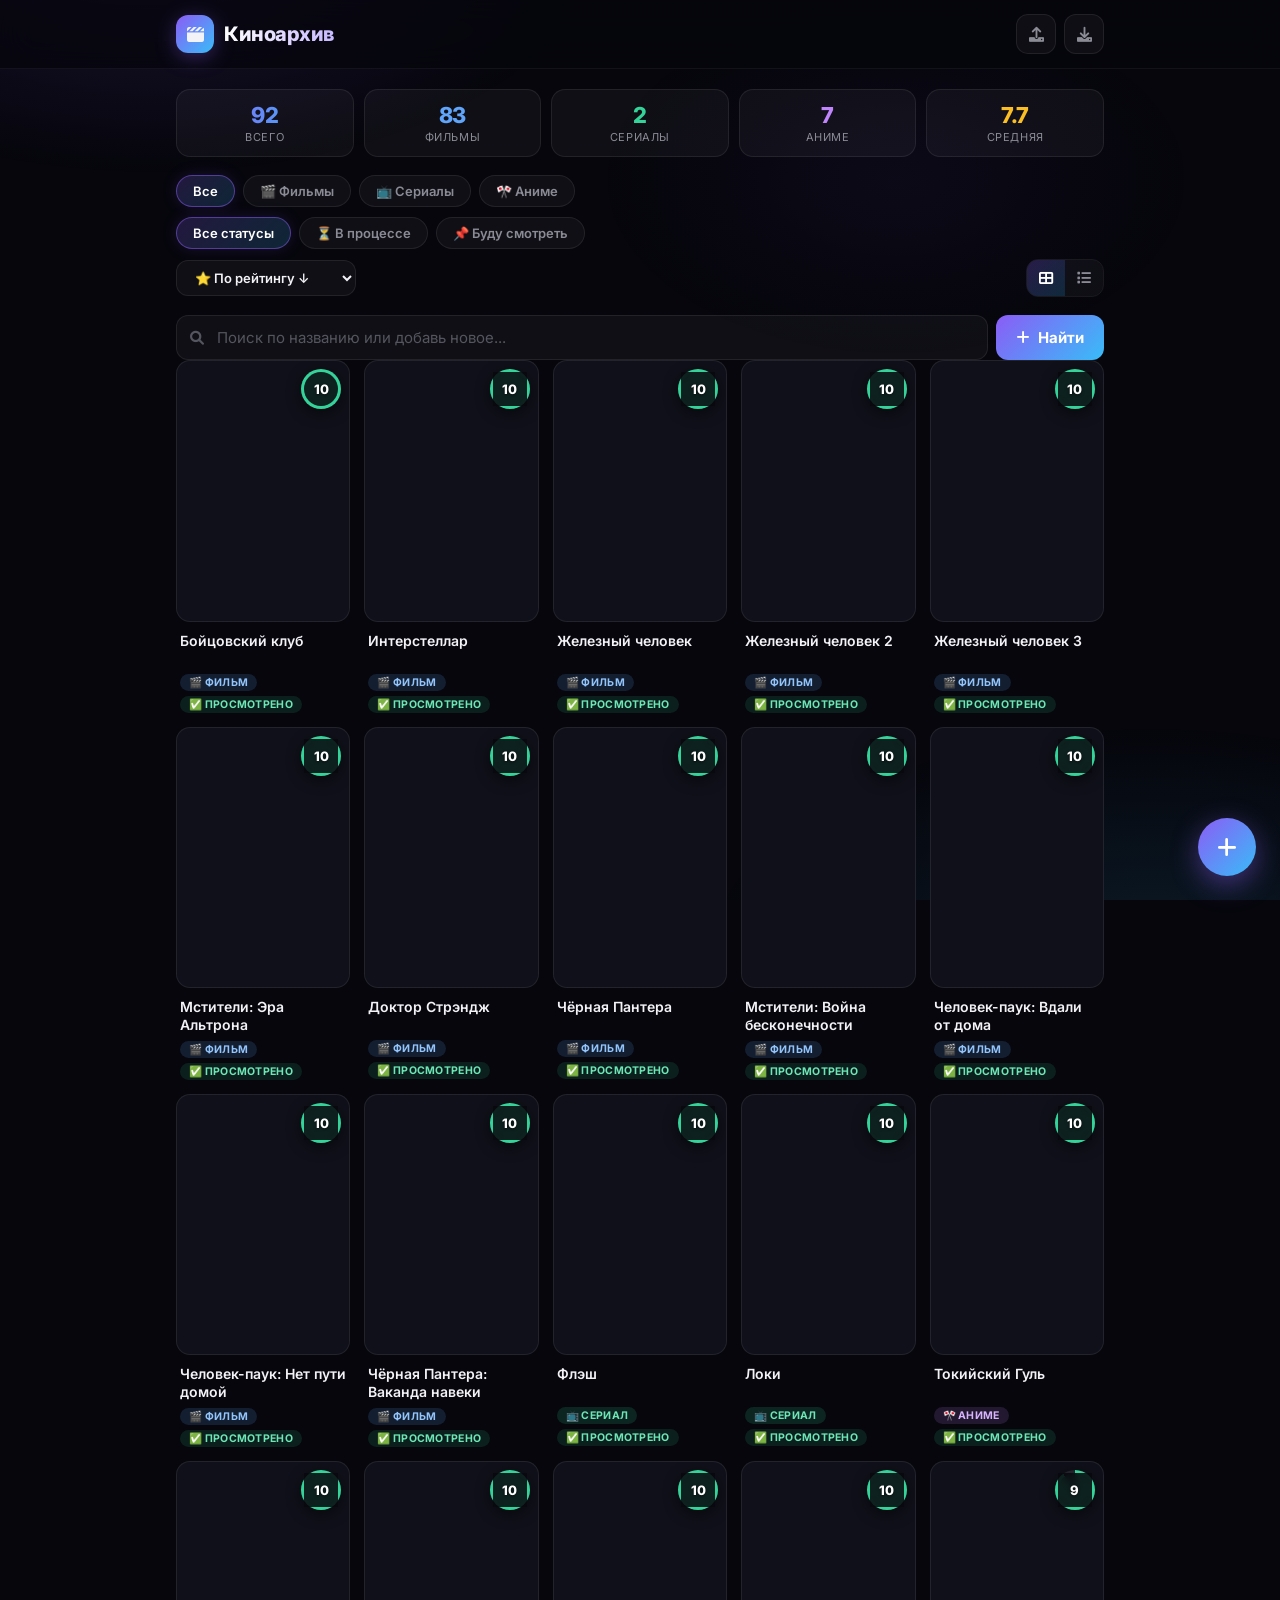
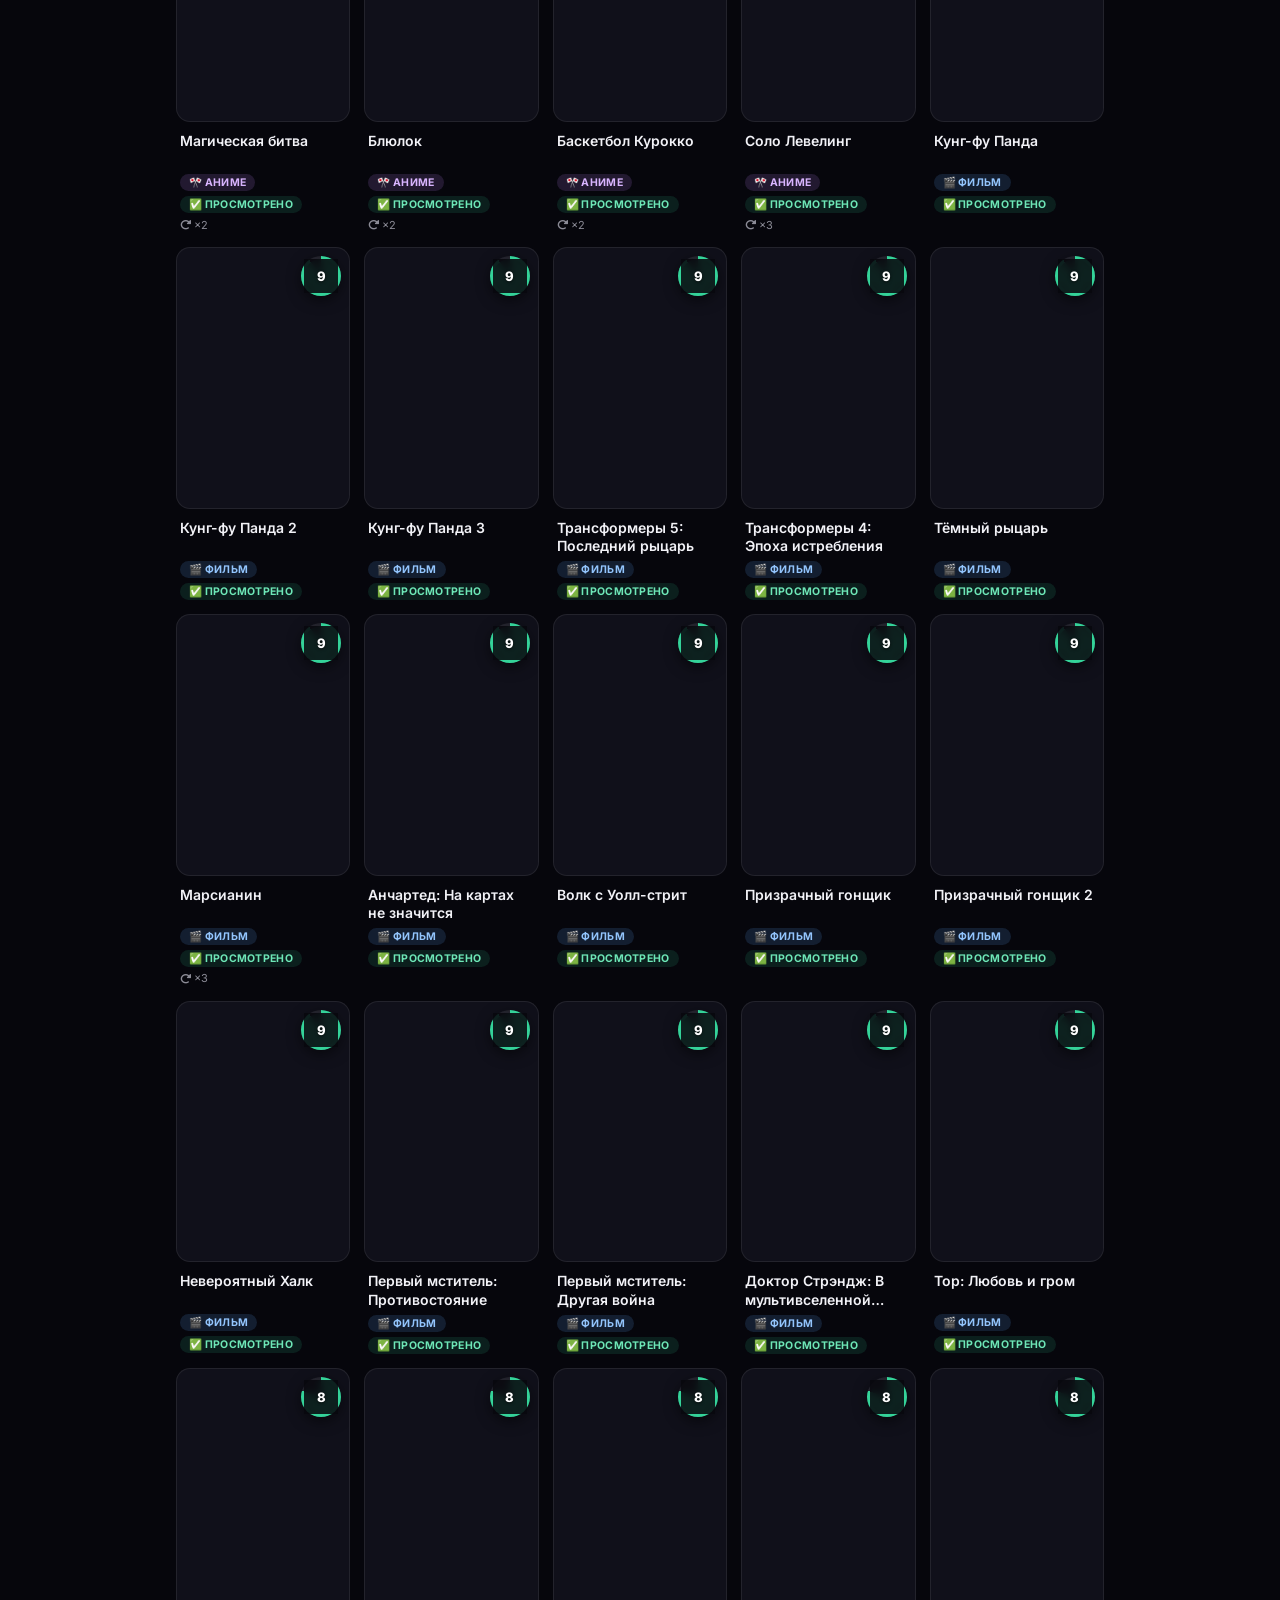
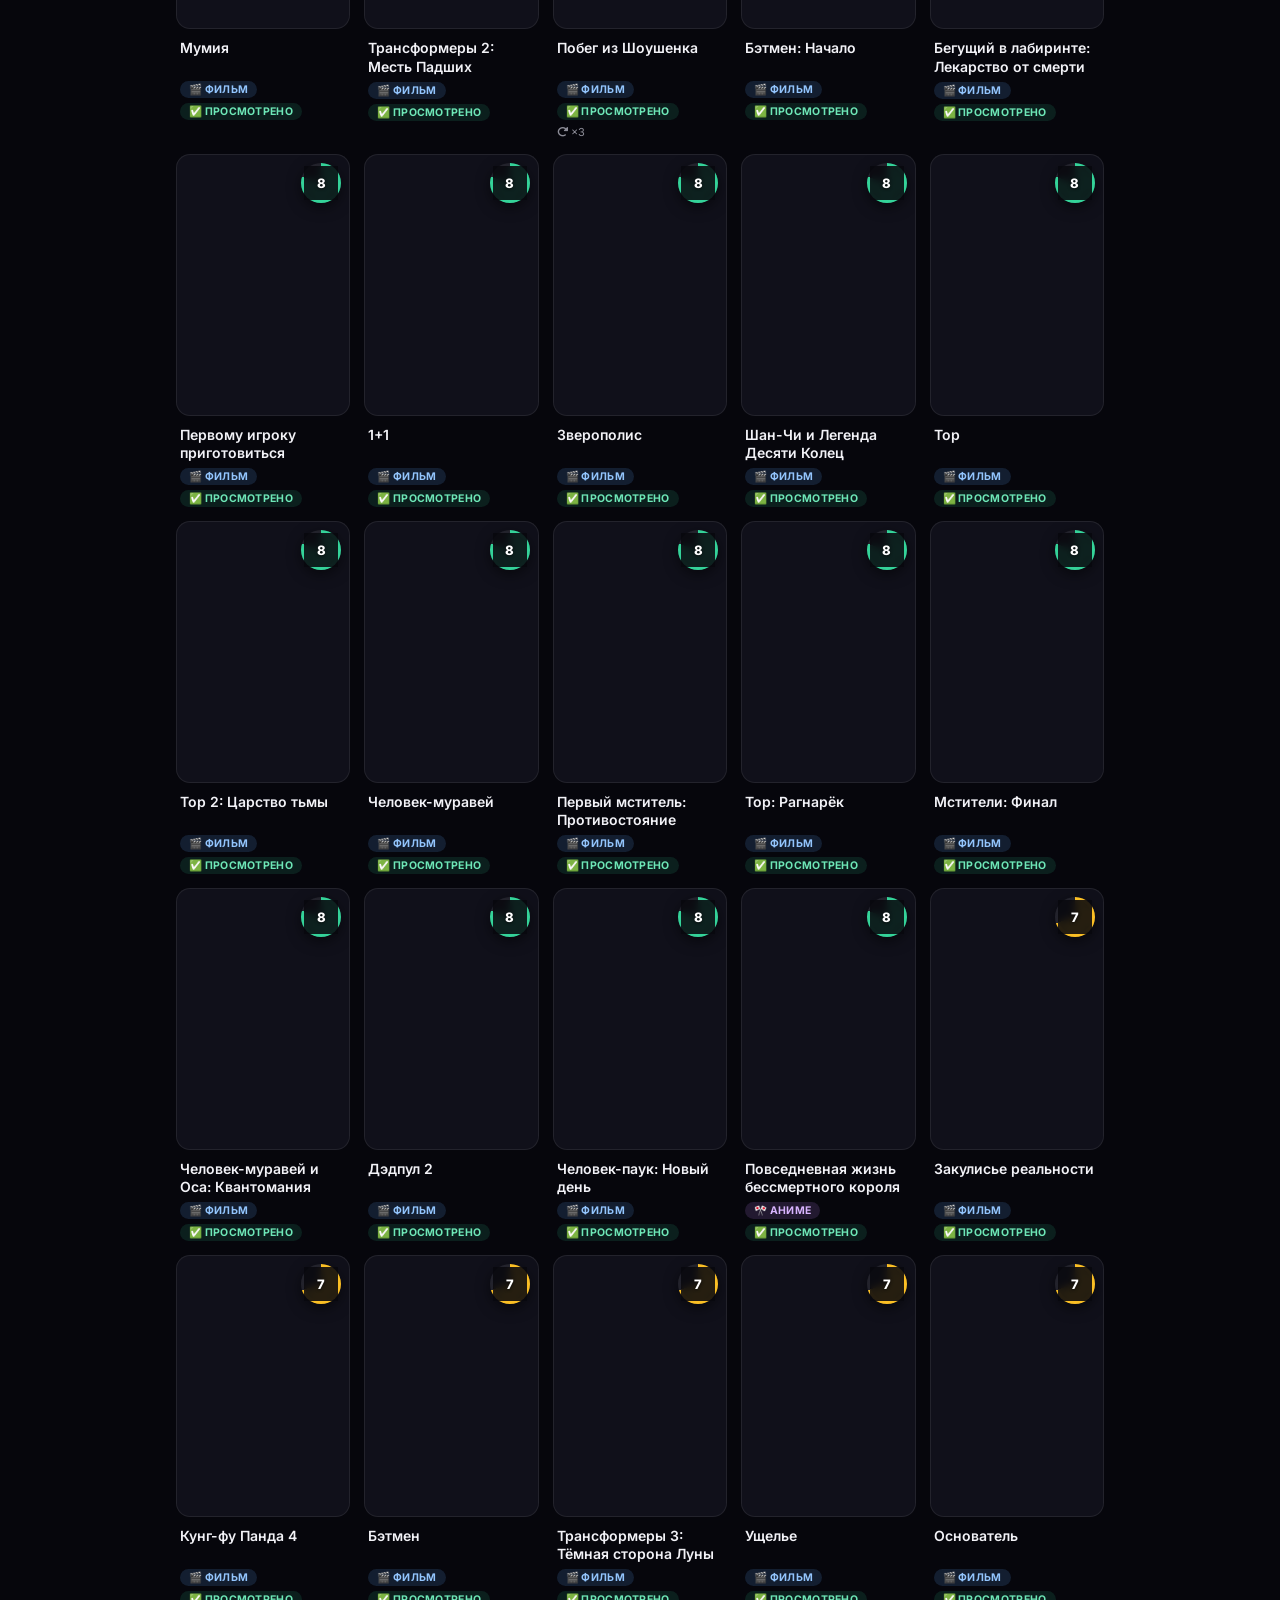
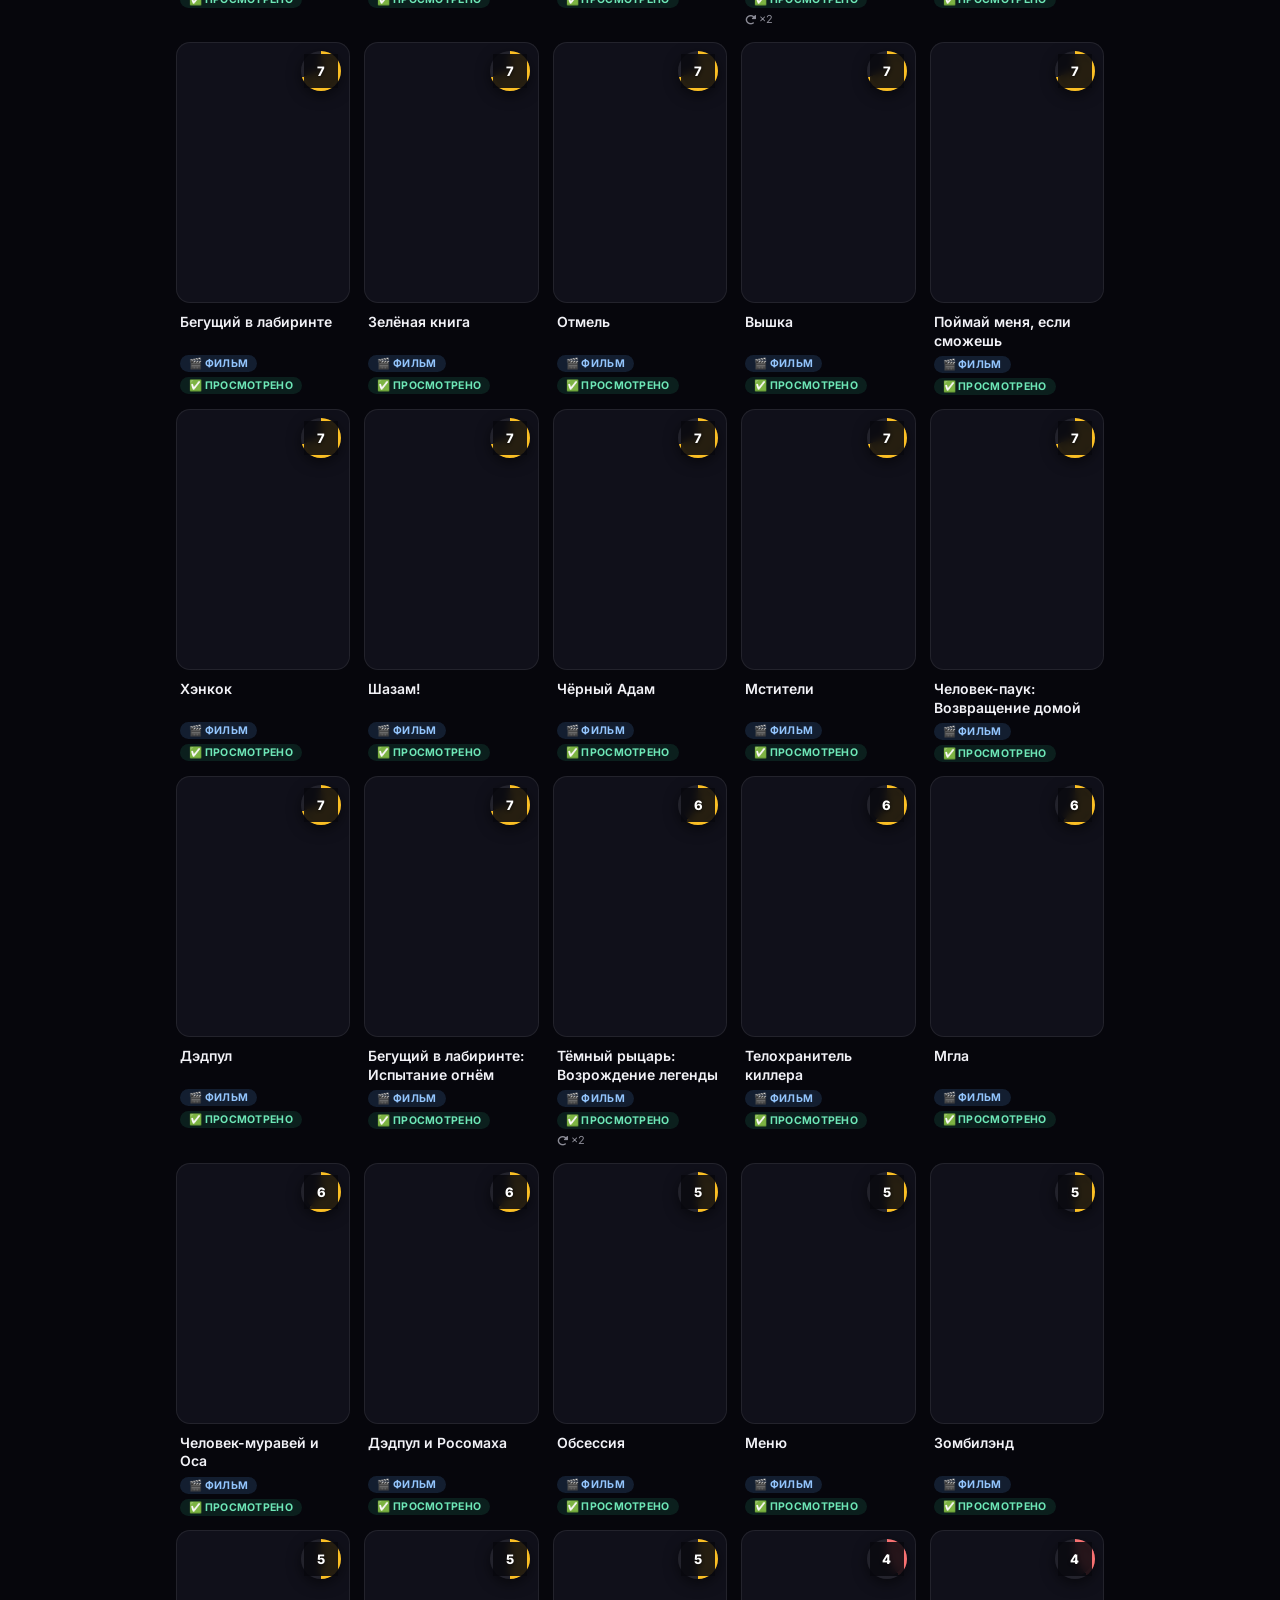
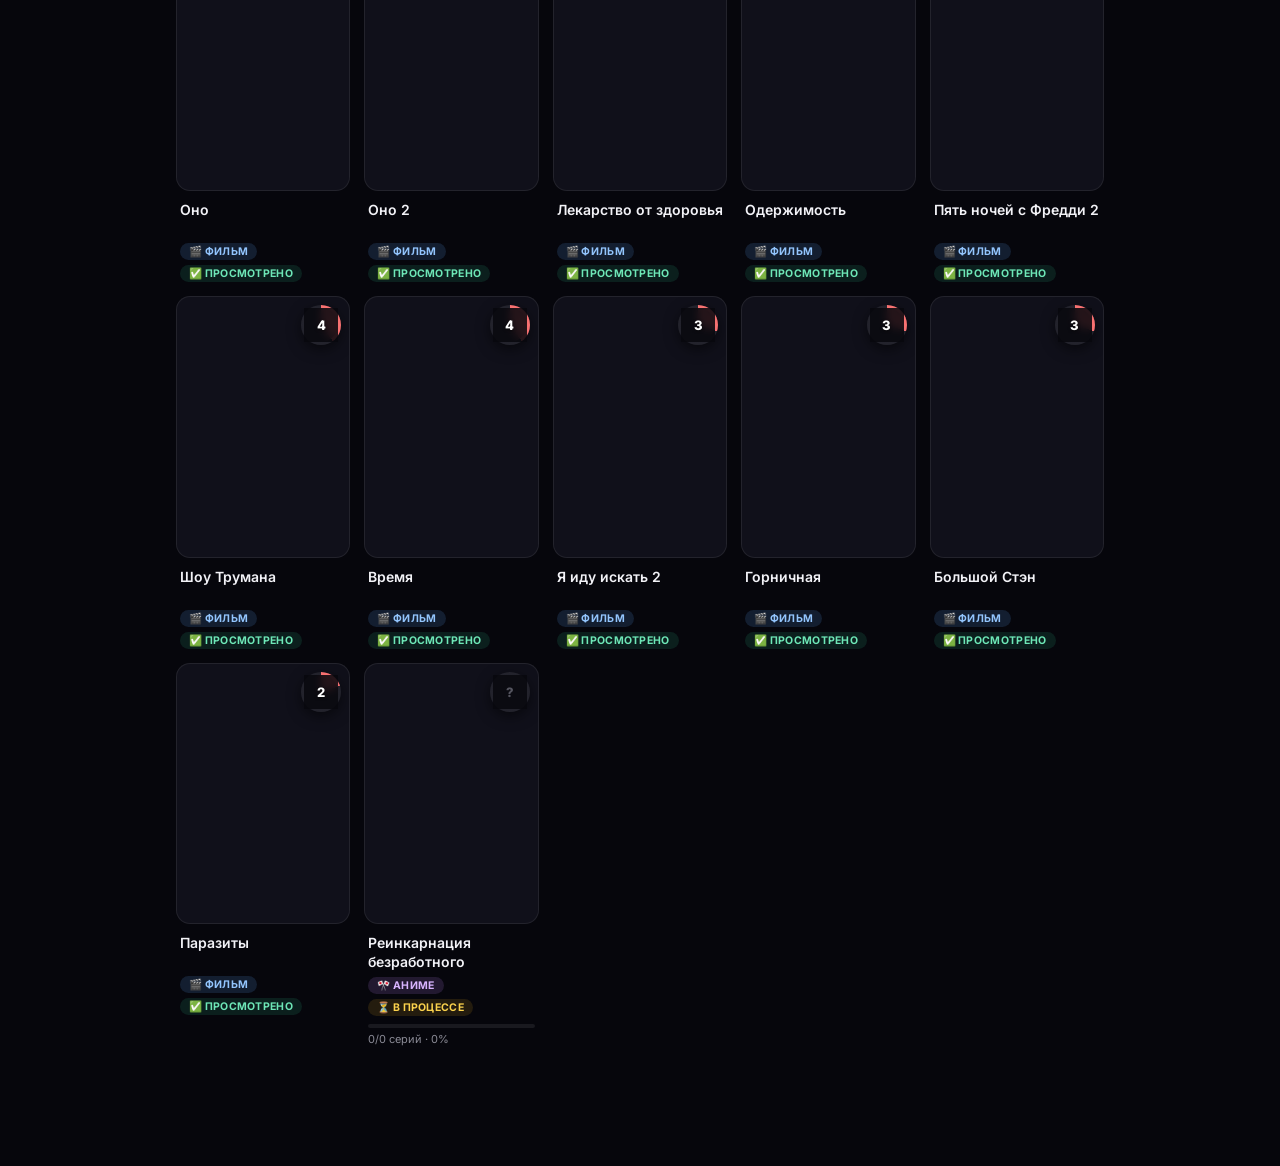
==== commit 98147a5e: "Полный редизайн: тёмная тема с градиентами, сетка постеров, сортировка, переключение вида, FAB, каст" ====
--- a/index.html
+++ b/index.html
@@ -2,1465 +2,233 @@
 <html lang="ru">
 <head>
     <meta charset="UTF-8" />
-    <meta name="viewport" content="width=device-width, initial-scale=1.0, maximum-scale=1.0, user-scalable=yes" />
+    <meta name="viewport" content="width=device-width, initial-scale=1.0" />
     <title>Мой киноархив</title>
-    <link href="https://fonts.googleapis.com/css2?family=Inter:opsz,wght@14..32,400;14..32,500;14..32,600;14..32,700&display=swap" rel="stylesheet" />
+    <meta name="description" content="Личный архив фильмов, сериалов и аниме" />
+    <link rel="preconnect" href="https://fonts.googleapis.com" />
+    <link rel="preconnect" href="https://fonts.gstatic.com" crossorigin />
+    <link href="https://fonts.googleapis.com/css2?family=Inter:wght@400;500;600;700;800&display=swap" rel="stylesheet" />
     <link rel="stylesheet" href="https://cdnjs.cloudflare.com/ajax/libs/font-awesome/6.0.0-beta3/css/all.min.css" />
-    <style>
-        * {
-            margin: 0;
-            padding: 0;
-            box-sizing: border-box;
-        }
-        body {
-            font-family: 'Inter', -apple-system, BlinkMacSystemFont, sans-serif;
-            background: #000000;
-            color: #ffffff;
-            padding: 20px 16px 100px;
-            min-height: 100vh;
-        }
-        .container {
-            max-width: 700px;
-            margin: 0 auto;
-        }
-
-        /* HEADER */
-        .header {
-            display: flex;
-            justify-content: space-between;
-            align-items: center;
-            margin-bottom: 24px;
-            flex-wrap: wrap;
-            gap: 12px;
-        }
-        .header h1 {
-            font-size: 28px;
-            font-weight: 700;
-            letter-spacing: -0.5px;
-            color: #ffffff;
-            text-shadow: 0 0 20px rgba(255, 255, 255, 0.10);
-        }
-        .header-actions {
-            display: flex;
-            gap: 8px;
-            flex-wrap: wrap;
-        }
-        .header-actions button {
-            background: rgba(255, 255, 255, 0.04);
-            border: 1px solid rgba(255, 255, 255, 0.08);
-            color: #aaaaaa;
-            padding: 8px 12px;
-            border-radius: 10px;
-            font-size: 13px;
-            cursor: pointer;
-            transition: all 0.2s;
-            font-family: inherit;
-        }
-        .header-actions button:hover {
-            background: rgba(255, 255, 255, 0.10);
-            color: #ffffff;
-        }
-
-        /* STATS */
-        .stats {
-            display: flex;
-            gap: 16px;
-            flex-wrap: wrap;
-            margin-bottom: 20px;
-            font-size: 14px;
-            color: #888888;
-        }
-        .stats span {
-            background: rgba(255, 255, 255, 0.03);
-            padding: 4px 14px;
-            border-radius: 20px;
-            border: 1px solid rgba(255, 255, 255, 0.04);
-        }
-        .stats strong {
-            color: #ffffff;
-        }
-
-        /* FILTERS + STATUS FILTERS */
-        .filters-row {
-            display: flex;
-            flex-wrap: wrap;
-            gap: 8px;
-            margin-bottom: 12px;
-        }
-        .filters-row button {
-            background: rgba(255, 255, 255, 0.02);
-            border: 1px solid rgba(255, 255, 255, 0.06);
-            color: #888888;
-            padding: 6px 16px;
-            border-radius: 20px;
-            font-size: 13px;
-            cursor: pointer;
-            transition: all 0.2s;
-            font-family: inherit;
-        }
-        .filters-row button.active {
-            background: rgba(255, 255, 255, 0.08);
-            border-color: rgba(255, 255, 255, 0.2);
-            color: #ffffff;
-        }
-        .filters-row button:hover {
-            background: rgba(255, 255, 255, 0.05);
-        }
-        .filters-row .status-btn.watching.active {
-            border-color: #f1c40f;
-            color: #f1c40f;
-        }
-        .filters-row .status-btn.plan.active {
-            border-color: #5dade2;
-            color: #5dade2;
-        }
-
-        /* SEARCH */
-        .search-add {
-            display: flex;
-            gap: 10px;
-            margin-bottom: 20px;
-            flex-wrap: wrap;
-        }
-        .search-add input {
-            flex: 1;
-            min-width: 160px;
-            background: rgba(255, 255, 255, 0.03);
-            border: 1px solid rgba(255, 255, 255, 0.06);
-            border-radius: 12px;
-            padding: 12px 16px;
-            color: #ffffff;
-            font-size: 15px;
-            font-family: inherit;
-            outline: none;
-            transition: border 0.2s;
-        }
-        .search-add input:focus {
-            border-color: rgba(255, 255, 255, 0.25);
-        }
-        .search-add input::placeholder {
-            color: #444444;
-        }
-        .search-add button {
-            background: rgba(255, 255, 255, 0.06);
-            border: 1px solid rgba(255, 255, 255, 0.10);
-            color: #ffffff;
-            padding: 12px 20px;
-            border-radius: 12px;
-            font-size: 15px;
-            font-weight: 600;
-            cursor: pointer;
-            transition: all 0.2s;
-            font-family: inherit;
-            white-space: nowrap;
-        }
-        .search-add button:active {
-            transform: scale(0.96);
-        }
-
-        /* SEARCH RESULTS */
-        .search-results {
-            margin-bottom: 20px;
-            display: none;
-            flex-direction: column;
-            gap: 8px;
-        }
-        .search-results.show {
-            display: flex;
-        }
-        .search-result-item {
-            background: rgba(255, 255, 255, 0.02);
-            border: 1px solid rgba(255, 255, 255, 0.06);
-            border-radius: 12px;
-            padding: 12px 16px;
-            display: flex;
-            align-items: center;
-            gap: 14px;
-            cursor: pointer;
-            transition: all 0.2s;
-        }
-        .search-result-item:active {
-            transform: scale(0.98);
-        }
-        .search-result-item img {
-            width: 44px;
-            height: 66px;
-            object-fit: cover;
-            border-radius: 6px;
-            background: #111111;
-        }
-        .search-result-item .info {
-            flex: 1;
-        }
-        .search-result-item .info .title {
-            font-weight: 600;
-            font-size: 15px;
-        }
-        .search-result-item .info .meta {
-            font-size: 13px;
-            color: #666666;
-            margin-top: 2px;
-        }
-        .search-result-item .add-btn {
-            background: rgba(255, 255, 255, 0.06);
-            border: 1px solid rgba(255, 255, 255, 0.08);
-            color: #ffffff;
-            padding: 6px 14px;
-            border-radius: 8px;
-            font-size: 13px;
-            cursor: pointer;
-            font-family: inherit;
-        }
-
-        /* CARDS */
-        .cards {
-            display: flex;
-            flex-direction: column;
-            gap: 10px;
-        }
-        .card {
-            background: rgba(255, 255, 255, 0.02);
-            border: 1px solid rgba(255, 255, 255, 0.05);
-            border-radius: 14px;
-            padding: 14px 16px;
-            display: flex;
-            align-items: center;
-            gap: 14px;
-            transition: all 0.2s;
-            animation: fadeIn 0.25s ease;
-            cursor: pointer;
-        }
-        .card:active {
-            transform: scale(0.98);
-        }
-        @keyframes fadeIn {
-            from {
-                opacity: 0;
-                transform: translateY(8px);
-            }
-            to {
-                opacity: 1;
-                transform: translateY(0);
-            }
-        }
-        .card img {
-            width: 48px;
-            height: 72px;
-            object-fit: cover;
-            border-radius: 8px;
-            background: #111111;
-            flex-shrink: 0;
-        }
-        .card .info {
-            flex: 1;
-            min-width: 0;
-        }
-        .card .info .title {
-            font-weight: 600;
-            font-size: 15px;
-            white-space: nowrap;
-            overflow: hidden;
-            text-overflow: ellipsis;
-            color: #ffffff;
-        }
-        .card .info .meta {
-            font-size: 13px;
-            color: #666666;
-            display: flex;
-            flex-wrap: wrap;
-            gap: 8px;
-            align-items: center;
-            margin-top: 2px;
-        }
-        .card .info .meta .badge {
-            padding: 0 10px;
-            border-radius: 12px;
-            font-size: 11px;
-            font-weight: 600;
-            background: rgba(255, 255, 255, 0.04);
-            color: #888888;
-        }
-        .card .info .meta .badge.film {
-            background: rgba(52, 152, 219, 0.15);
-            color: #5dade2;
-        }
-        .card .info .meta .badge.serial {
-            background: rgba(46, 204, 113, 0.15);
-            color: #58d68d;
-        }
-        .card .info .meta .badge.anime {
-            background: rgba(155, 89, 182, 0.15);
-            color: #af7ac5;
-        }
-        .card .info .meta .badge.status {
-            background: rgba(255, 255, 255, 0.04);
-            color: #666666;
-        }
-        .card .info .meta .badge.status.watching {
-            color: #f1c40f;
-        }
-        .card .info .meta .badge.status.plan {
-            color: #5dade2;
-        }
-        .card .info .meta .progress-text {
-            color: #888888;
-            font-size: 12px;
-        }
-        .card .rating-circle {
-            width: 40px;
-            height: 40px;
-            border-radius: 50%;
-            display: flex;
-            align-items: center;
-            justify-content: center;
-            font-weight: 700;
-            font-size: 14px;
-            flex-shrink: 0;
-            background: rgba(255, 255, 255, 0.03);
-            border: 2px solid rgba(255, 255, 255, 0.06);
-            color: #ffffff;
-        }
-        .card .rating-circle.high {
-            border-color: #2ecc71;
-            color: #2ecc71;
-        }
-        .card .rating-circle.mid {
-            border-color: #f1c40f;
-            color: #f1c40f;
-        }
-        .card .rating-circle.low {
-            border-color: #e74c3c;
-            color: #e74c3c;
-        }
-        .card .rating-circle.zero {
-            border-color: #444444;
-            color: #444444;
-        }
-        .card .actions {
-            display: flex;
-            gap: 6px;
-            flex-shrink: 0;
-            pointer-events: auto;
-        }
-        .card .actions button {
-            background: rgba(255, 255, 255, 0.03);
-            border: none;
-            color: #555555;
-            width: 32px;
-            height: 32px;
-            border-radius: 8px;
-            cursor: pointer;
-            font-size: 14px;
-            transition: all 0.2s;
-        }
-        .card .actions button:active {
-            transform: scale(0.9);
-        }
-        .card .actions button.delete:active {
-            background: rgba(231, 76, 60, 0.15);
-            color: #e74c3c;
-        }
-        .card .actions button.edit:active {
-            background: rgba(255, 255, 255, 0.08);
-            color: #ffffff;
-        }
-
-        /* EMPTY */
-        .empty {
-            text-align: center;
-            padding: 60px 20px;
-            color: #444444;
-        }
-        .empty i {
-            font-size: 48px;
-            margin-bottom: 16px;
-            opacity: 0.2;
-        }
-
-        /* MODAL */
-        .modal-overlay {
-            display: none;
-            position: fixed;
-            inset: 0;
-            background: rgba(0, 0, 0, 0.85);
-            backdrop-filter: blur(12px);
-            align-items: center;
-            justify-content: center;
-            padding: 20px;
-            z-index: 999;
-        }
-        .modal-overlay.show {
-            display: flex;
-        }
-        .modal {
-            background: #0a0a0a;
-            border: 1px solid rgba(255, 255, 255, 0.06);
-            border-radius: 20px;
-            padding: 28px 24px;
-            max-width: 420px;
-            width: 100%;
-            animation: fadeIn 0.2s ease;
-            max-height: 90vh;
-            overflow-y: auto;
-        }
-        .modal h3 {
-            font-size: 20px;
-            margin-bottom: 16px;
-            color: #ffffff;
-        }
-        .modal label {
-            font-size: 13px;
-            color: #666666;
-            display: block;
-            margin-top: 12px;
-            margin-bottom: 4px;
-        }
-        .modal input,
-        .modal select {
-            width: 100%;
-            background: rgba(255, 255, 255, 0.03);
-            border: 1px solid rgba(255, 255, 255, 0.06);
-            border-radius: 10px;
-            padding: 10px 14px;
-            color: #ffffff;
-            font-size: 15px;
-            font-family: inherit;
-            outline: none;
-        }
-        .modal input:focus,
-        .modal select:focus {
-            border-color: rgba(255, 255, 255, 0.15);
-        }
-        .modal input:disabled {
-            opacity: 0.3;
-            pointer-events: none;
-        }
-        .modal .modal-actions {
-            display: flex;
-            gap: 10px;
-            margin-top: 20px;
-        }
-        .modal .modal-actions button {
-            flex: 1;
-            padding: 12px;
-            border-radius: 12px;
-            border: 1px solid rgba(255, 255, 255, 0.06);
-            font-size: 15px;
-            font-weight: 600;
-            cursor: pointer;
-            font-family: inherit;
-            transition: all 0.2s;
-            background: transparent;
-            color: #ffffff;
-        }
-        .modal .modal-actions button:active {
-            transform: scale(0.96);
-        }
-        .modal .modal-actions .save-btn {
-            background: rgba(255, 255, 255, 0.06);
-            border-color: rgba(255, 255, 255, 0.10);
-        }
-        .modal .modal-actions .cancel-btn {
-            color: #666666;
-        }
-
-        /* DETAIL MODAL */
-        .detail-poster {
-            width: 100%;
-            max-height: 300px;
-            object-fit: cover;
-            border-radius: 12px;
-            margin-bottom: 16px;
-            background: #111111;
-        }
-        .detail-title {
-            font-size: 22px;
-            font-weight: 700;
-            margin-bottom: 4px;
-        }
-        .detail-meta {
-            color: #888888;
-            font-size: 14px;
-            margin-bottom: 12px;
-        }
-        .detail-overview {
-            color: #cccccc;
-            font-size: 14px;
-            line-height: 1.6;
-            margin-bottom: 16px;
-        }
-        .detail-similar {
-            display: flex;
-            gap: 12px;
-            overflow-x: auto;
-            padding: 8px 0 16px;
-            scrollbar-width: none;
-        }
-        .detail-similar::-webkit-scrollbar {
-            display: none;
-        }
-        .detail-similar-item {
-            flex: 0 0 80px;
-            text-align: center;
-            cursor: pointer;
-        }
-        .detail-similar-item img {
-            width: 80px;
-            height: 120px;
-            object-fit: cover;
-            border-radius: 8px;
-            background: #111111;
-        }
-        .detail-similar-item .name {
-            font-size: 11px;
-            color: #888888;
-            margin-top: 4px;
-            white-space: nowrap;
-            overflow: hidden;
-            text-overflow: ellipsis;
-        }
-
-        /* TOAST */
-        .toast {
-            position: fixed;
-            bottom: 30px;
-            left: 50%;
-            transform: translateX(-50%);
-            background: #111111;
-            border: 1px solid rgba(255, 255, 255, 0.06);
-            color: #ffffff;
-            padding: 12px 24px;
-            border-radius: 14px;
-            font-weight: 600;
-            font-size: 14px;
-            opacity: 0;
-            transition: all 0.3s;
-            pointer-events: none;
-            z-index: 1000;
-            box-shadow: 0 8px 30px rgba(0, 0, 0, 0.8);
-            max-width: 90%;
-            text-align: center;
-        }
-        .toast.show {
-            opacity: 1;
-            transform: translateX(-50%) translateY(0);
-        }
-        .toast.error {
-            border-color: rgba(231, 76, 60, 0.3);
-            color: #e74c3c;
-        }
-
-        @media (max-width: 480px) {
-            .header h1 {
-                font-size: 22px;
-            }
-            .card {
-                padding: 12px 12px;
-                gap: 10px;
-            }
-            .card img {
-                width: 40px;
-                height: 60px;
-            }
-            .card .info .title {
-                font-size: 14px;
-            }
-            .search-add input {
-                font-size: 14px;
-                padding: 10px 14px;
-            }
-            .search-add button {
-                padding: 10px 16px;
-                font-size: 14px;
-            }
-            .detail-similar-item {
-                flex: 0 0 60px;
-            }
-            .detail-similar-item img {
-                width: 60px;
-                height: 90px;
-            }
-        }
-    </style>
+    <link rel="stylesheet" href="style.css" />
 </head>
 <body>
 
-    <div class="container">
-        <div class="header">
-            <h1>🎬 Архив</h1>
+    <!-- HEADER -->
+    <header class="header">
+        <div class="header-inner">
+            <div class="logo">
+                <div class="logo-icon"><i class="fas fa-clapperboard"></i></div>
+                <span class="logo-text">Киноархив</span>
+            </div>
             <div class="header-actions">
-                <button onclick="exportData()"><i class="fas fa-download"></i></button>
-                <button onclick="document.getElementById('importInput').click()"><i class="fas fa-upload"></i></button>
-                <input type="file" id="importInput" accept=".json" style="display:none" onchange="importData(event)" />
-            </div>
-        </div>
-
-        <div class="stats" id="stats">
-            <span>📦 <strong id="totalCount">0</strong> всего</span>
-            <span>🎬 <strong id="filmCount">0</strong></span>
-            <span>📺 <strong id="serialCount">0</strong></span>
-            <span>🎌 <strong id="animeCount">0</strong></span>
-        </div>
-
-        <!-- FILTERS ROW 1: Типы -->
-        <div class="filters-row" id="typeFilters">
-            <button class="active" data-filter="all">Все</button>
-            <button data-filter="Фильм">🎬 Фильмы</button>
-            <button data-filter="Сериал">📺 Сериалы</button>
-            <button data-filter="Аниме">🎌 Аниме</button>
-        </div>
-
-        <!-- FILTERS ROW 2: Статусы -->
-        <div class="filters-row" id="statusFilters">
-            <button class="active status-btn" data-status="all">Все статусы</button>
-            <button class="status-btn watching" data-status="В процессе">⏳ В процессе</button>
-            <button class="status-btn plan" data-status="Буду смотреть">📌 Буду смотреть</button>
-        </div>
-
+                <button class="icon-btn" id="importBtn" title="Импорт"><i class="fas fa-upload"></i></button>
+                <button class="icon-btn" id="exportBtn" title="Экспорт (бэкап)"><i class="fas fa-download"></i></button>
+                <input type="file" id="importInput" accept=".json" style="display:none" />
+            </div>
+        </div>
+    </header>
+
+    <main class="container">
+
+        <!-- СТАТИСТИКА -->
+        <div class="stats">
+            <div class="stat total">
+                <div class="num" id="totalCount">0</div>
+                <div class="lbl">Всего</div>
+            </div>
+            <div class="stat film">
+                <div class="num" id="filmCount">0</div>
+                <div class="lbl">Фильмы</div>
+            </div>
+            <div class="stat serial">
+                <div class="num" id="serialCount">0</div>
+                <div class="lbl">Сериалы</div>
+            </div>
+            <div class="stat anime">
+                <div class="num" id="animeCount">0</div>
+                <div class="lbl">Аниме</div>
+            </div>
+            <div class="stat avg">
+                <div class="num" id="avgRating">—</div>
+                <div class="lbl">Средняя</div>
+            </div>
+        </div>
+
+        <!-- УПРАВЛЕНИЕ -->
+        <div class="controls">
+            <div class="filters-row" id="typeFilters">
+                <button class="chip active" data-filter="all">Все</button>
+                <button class="chip" data-filter="Фильм">🎬 Фильмы</button>
+                <button class="chip" data-filter="Сериал">📺 Сериалы</button>
+                <button class="chip" data-filter="Аниме">🎌 Аниме</button>
+            </div>
+
+            <div class="filters-row" id="statusFilters">
+                <button class="chip active" data-status="all">Все статусы</button>
+                <button class="chip status-watching" data-status="В процессе">⏳ В процессе</button>
+                <button class="chip status-plan" data-status="Буду смотреть">📌 Буду смотреть</button>
+            </div>
+
+            <div class="toolbar">
+                <select class="sort-select" id="sortSelect">
+                    <option value="rating-desc">⭐ По рейтингу ↓</option>
+                    <option value="rating-asc">⭐ По рейтингу ↑</option>
+                    <option value="name-asc">🔤 По названию А–Я</option>
+                    <option value="name-desc">🔤 По названию Я–А</option>
+                    <option value="id-desc">🆕 Сначала новые</option>
+                    <option value="id-asc">📅 Сначала старые</option>
+                </select>
+                <div class="view-toggle">
+                    <button id="viewGrid" class="active" title="Сетка"><i class="fas fa-th-large"></i></button>
+                    <button id="viewList" title="Список"><i class="fas fa-list"></i></button>
+                </div>
+            </div>
+        </div>
+
+        <!-- ПОИСК -->
         <div class="search-add">
-            <input type="text" id="searchInput" placeholder="Поиск по названию..." />
-            <button onclick="searchTMDB()"><i class="fas fa-search"></i> Найти</button>
+            <div class="search-wrap">
+                <i class="fas fa-search"></i>
+                <input type="text" id="searchInput" placeholder="Поиск по названию или добавь новое..." />
+            </div>
+            <button class="search-btn" id="searchBtn"><i class="fas fa-plus"></i> Найти</button>
         </div>
 
         <div class="search-results" id="searchResults"></div>
+
+        <!-- КАРТОЧКИ -->
         <div class="cards" id="cards"></div>
-        <div class="empty" id="emptyState">
-            <i class="fas fa-film"></i>
+
+        <div class="empty" id="emptyState" style="display:none;">
+            <div class="empty-icon"><i class="fas fa-film"></i></div>
             <p>Ничего не найдено</p>
-        </div>
-    </div>
-
-    <!-- EDIT MODAL -->
+            <p class="empty-sub">Попробуй изменить фильтры или поисковый запрос</p>
+        </div>
+
+    </main>
+
+    <!-- FAB -->
+    <button class="fab" id="fabAdd" title="Добавить"><i class="fas fa-plus"></i></button>
+
+    <!-- МОДАЛКА ДОБАВЛЕНИЯ / РЕДАКТИРОВАНИЯ -->
     <div class="modal-overlay" id="editModal">
         <div class="modal">
-            <h3 id="modalTitle">✏️ Редактировать</h3>
+            <div class="modal-head">
+                <h3 id="modalTitle">✏️ Редактировать</h3>
+                <button class="modal-close" id="modalCloseBtn"><i class="fas fa-xmark"></i></button>
+            </div>
             <label>Название</label>
-            <input type="text" id="editName" />
-            <label>Тип</label>
-            <select id="editType">
-                <option value="Фильм">🎬 Фильм</option>
-                <option value="Сериал">📺 Сериал</option>
-                <option value="Аниме">🎌 Аниме</option>
-            </select>
-            <label>Статус</label>
-            <select id="editStatus" onchange="toggleEditFields()">
-                <option value="Просмотрено">✅ Просмотрено</option>
-                <option value="В процессе">⏳ В процессе</option>
-                <option value="Буду смотреть">📌 Буду смотреть</option>
-            </select>
-            <label>Оценка (1–10)</label>
-            <input type="number" id="editRating" min="0" max="10" />
-            <label>Пересмотров</label>
-            <input type="number" id="editRewatches" min="0" />
+            <input type="text" id="editName" placeholder="Например: Властелин колец" />
+            <div class="form-row">
+                <div>
+                    <label>Тип</label>
+                    <select id="editType">
+                        <option value="Фильм">🎬 Фильм</option>
+                        <option value="Сериал">📺 Сериал</option>
+                        <option value="Аниме">🎌 Аниме</option>
+                    </select>
+                </div>
+                <div>
+                    <label>Статус</label>
+                    <select id="editStatus" onchange="toggleEditFields()">
+                        <option value="Просмотрено">✅ Просмотрено</option>
+                        <option value="В процессе">⏳ В процессе</option>
+                        <option value="Буду смотреть">📌 Буду смотреть</option>
+                    </select>
+                </div>
+            </div>
+            <div class="form-row">
+                <div>
+                    <label>Оценка (1–10)</label>
+                    <input type="number" id="editRating" min="0" max="10" placeholder="—" />
+                </div>
+                <div>
+                    <label>Пересмотров</label>
+                    <input type="number" id="editRewatches" min="0" value="0" />
+                </div>
+            </div>
             <div id="editProgressWrap" style="display:none;">
-                <label>Просмотрено серий</label>
-                <input type="number" id="editWatchedEpisodes" min="0" placeholder="0" />
-                <label>Всего серий</label>
-                <input type="number" id="editTotalEpisodes" min="0" placeholder="0" />
+                <div class="form-row">
+                    <div>
+                        <label>Просмотрено серий</label>
+                        <input type="number" id="editWatchedEpisodes" min="0" placeholder="0" />
+                    </div>
+                    <div>
+                        <label>Всего серий</label>
+                        <input type="number" id="editTotalEpisodes" min="0" placeholder="0" />
+                    </div>
+                </div>
             </div>
             <label>Постер (URL)</label>
             <input type="text" id="editPoster" placeholder="https://image.tmdb.org/..." />
             <div class="modal-actions">
-                <button class="cancel-btn" onclick="closeModal()">Отмена</button>
-                <button class="save-btn" onclick="saveEdit()">💾 Сохранить</button>
+                <button class="btn-ghost" id="cancelModalBtn">Отмена</button>
+                <button class="btn-primary" id="saveModalBtn">💾 Сохранить</button>
             </div>
         </div>
     </div>
 
-    <!-- DETAIL MODAL -->
-    <div class="modal-overlay" id="detailModal">
+    <!-- ДЕТАЛЬНАЯ МОДАЛКА -->
+    <div class="modal-overlay detail-modal" id="detailModal">
         <div class="modal">
-            <img class="detail-poster" id="detailPoster" src="" alt="" />
-            <div class="detail-title" id="detailTitle">—</div>
-            <div class="detail-meta" id="detailMeta">—</div>
-            <div class="detail-overview" id="detailOverview">Описание отсутствует</div>
-            <div style="margin-bottom:8px;color:#888;font-size:13px;">🎬 Похожие фильмы</div>
-            <div class="detail-similar" id="detailSimilar"></div>
+            <div class="detail-hero">
+                <img id="detailPoster" src="" alt="" />
+                <div class="shade"></div>
+                <button class="detail-close" id="detailCloseBtn"><i class="fas fa-xmark"></i></button>
+                <div class="detail-hero-info">
+                    <div class="detail-title" id="detailTitle">—</div>
+                    <div class="detail-meta">
+                        <span class="badge film" id="detailType">—</span>
+                        <span class="badge status-watched" id="detailStatus">—</span>
+                        <span id="detailYear">—</span>
+                    </div>
+                </div>
+            </div>
+            <div class="detail-body">
+                <div class="detail-info-line">
+                    <div class="dil-item">
+                        <div class="dil-val" id="detailRating">—</div>
+                        <div class="dil-lbl">Оценка</div>
+                    </div>
+                    <div class="dil-item">
+                        <div class="dil-val" id="detailRewatches">0</div>
+                        <div class="dil-lbl">Пересмотры</div>
+                    </div>
+                    <div class="dil-item">
+                        <div class="dil-val" id="detailYear2">—</div>
+                        <div class="dil-lbl">Год</div>
+                    </div>
+                </div>
+                <div class="detail-overview" id="detailOverview">Описание отсутствует</div>
+                <div class="detail-section-title">Жанры</div>
+                <div class="detail-genres" id="detailGenres"></div>
+                <div class="detail-section-title">Похожее</div>
+                <div class="detail-similar" id="detailSimilar"></div>
+                <div class="modal-actions">
+                    <button class="btn-ghost" onclick="closeDetail()" style="width:100%;">Закрыть</button>
+                </div>
+            </div>
+        </div>
+    </div>
+
+    <!-- МОДАЛКА ПОДТВЕРЖДЕНИЯ -->
+    <div class="modal-overlay" id="confirmModal">
+        <div class="modal" style="max-width:360px;">
+            <div class="modal-head">
+                <h3>🗑️ Подтверждение</h3>
+                <button class="modal-close" onclick="closeConfirm()"><i class="fas fa-xmark"></i></button>
+            </div>
+            <p id="confirmText" style="color:#b9b9c3;font-size:15px;line-height:1.5;"></p>
             <div class="modal-actions">
-                <button class="cancel-btn" onclick="closeDetail()" style="width:100%;">Закрыть</button>
+                <button class="btn-ghost" id="confirmNo">Отмена</button>
+                <button class="btn-danger" id="confirmYes">Удалить</button>
             </div>
         </div>
     </div>
 
     <div class="toast" id="toast"></div>
 
-    <script>
-        // ========================
-        //  TMDB API KEY
-        // ========================
-        const TMDB_API_KEY = '40f8044a3992bf1a264badac3ca33f28';
-
-        // ========================
-        //  ДАННЫЕ (вшитый бэкап)
-        // ========================
-        let items = [];
-        let currentTypeFilter = 'all';
-        let currentStatusFilter = 'all';
-        let currentEditId = null;
-        let detailItemId = null;
-
-        // Твой полный бэкап (сокращён для читаемости, но все данные есть)
-        const MY_BACKUP = [
-            { "id": 1786408934036.226, "name": "Бойцовский клуб", "type": "Фильм", "status": "Просмотрено", "rating": 10,
-                "rewatches": 0, "poster": "https://image.tmdb.org/t/p/w185/66RvLrRJTm4J8l3uHXWF09AICol.jpg",
-                "watchedEpisodes": 0, "totalEpisodes": 0 },
-            { "id": 1786408936607.9402, "name": "Интерстеллар", "type": "Фильм", "status": "Просмотрено", "rating": 10,
-                "rewatches": 0, "poster": "https://image.tmdb.org/t/p/w185/vReLRjDV9XPhiOSEW7QWow4DXwf.jpg",
-                "watchedEpisodes": 0, "totalEpisodes": 0 },
-            { "id": 1786408943165.2864, "name": "Железный человек", "type": "Фильм", "status": "Просмотрено", "rating": 10,
-                "rewatches": 0, "poster": "https://image.tmdb.org/t/p/w185/wAKZudQn0HEXqLvaGN6BEripHbv.jpg",
-                "watchedEpisodes": 0, "totalEpisodes": 0 },
-            { "id": 1786408944098.6665, "name": "Железный человек 2", "type": "Фильм", "status": "Просмотрено", "rating": 10,
-                "rewatches": 0, "poster": "https://image.tmdb.org/t/p/w185/rT3JszXFT2C3iYJtXSSL4R0DkU7.jpg",
-                "watchedEpisodes": 0, "totalEpisodes": 0 },
-            { "id": 1786408945906.875, "name": "Железный человек 3", "type": "Фильм", "status": "Просмотрено", "rating": 10,
-                "rewatches": 0, "poster": "https://image.tmdb.org/t/p/w185/4AZco6uSdog5NbvJ6ILqnCveV8I.jpg",
-                "watchedEpisodes": 0, "totalEpisodes": 0 },
-            { "id": 1786408947423.9426, "name": "Мстители: Эра Альтрона", "type": "Фильм", "status": "Просмотрено",
-                "rating": 10, "rewatches": 0, "poster": "https://image.tmdb.org/t/p/w185/6rANrpZe3g2PPeF1m3lQUK1ovpW.jpg",
-                "watchedEpisodes": 0, "totalEpisodes": 0 },
-            { "id": 1786408948757.577, "name": "Доктор Стрэндж", "type": "Фильм", "status": "Просмотрено", "rating": 10,
-                "rewatches": 0, "poster": "https://image.tmdb.org/t/p/w185/fR4oifDjoGFAyhWyPUl3h9H1xpQ.jpg",
-                "watchedEpisodes": 0, "totalEpisodes": 0 },
-            { "id": 1786408950218.835, "name": "Чёрная Пантера", "type": "Фильм", "status": "Просмотрено", "rating": 10,
-                "rewatches": 0, "poster": "https://image.tmdb.org/t/p/w185/ndpwgAANbZSMwgTcxmQ7o4SKDsd.jpg",
-                "watchedEpisodes": 0, "totalEpisodes": 0 },
-            { "id": 1786408950669.5684, "name": "Мстители: Война бесконечности", "type": "Фильм", "status": "Просмотрено",
-                "rating": 10, "rewatches": 0, "poster": "https://image.tmdb.org/t/p/w185/c6RSGB6O0RaaHG3JGLq8lnUJSBC.jpg",
-                "watchedEpisodes": 0, "totalEpisodes": 0 },
-            { "id": 1786408951964.8638, "name": "Человек-паук: Вдали от дома", "type": "Фильм", "status": "Просмотрено",
-                "rating": 10, "rewatches": 0, "poster": "https://image.tmdb.org/t/p/w185/5OSCB19RavySNpaDGtPIuByDgoa.jpg",
-                "watchedEpisodes": 0, "totalEpisodes": 0 },
-            { "id": 1786408952401.921, "name": "Человек-паук: Нет пути домой", "type": "Фильм", "status": "Просмотрено",
-                "rating": 10, "rewatches": 0, "poster": "https://image.tmdb.org/t/p/w185/qad0kyRLHG1Qccp2A0YCCUbvhiD.jpg",
-                "watchedEpisodes": 0, "totalEpisodes": 0 },
-            { "id": 1786408953297.685, "name": "Чёрная Пантера: Ваканда навеки", "type": "Фильм", "status": "Просмотрено",
-                "rating": 10, "rewatches": 0, "poster": "https://image.tmdb.org/t/p/w185/wSphEs4KKbewWC01NBtmCJnlZ7y.jpg",
-                "watchedEpisodes": 0, "totalEpisodes": 0 },
-            { "id": 1786408956512.2617, "name": "Флэш", "type": "Сериал", "status": "Просмотрено", "rating": 10,
-                "rewatches": 0, "poster": "https://image.tmdb.org/t/p/w185/q14oRmj0ITMBzqHUdiGwXUIvg7t.jpg",
-                "watchedEpisodes": 0, "totalEpisodes": 0 },
-            { "id": 1786408956980.3774, "name": "Локи", "type": "Сериал", "status": "Просмотрено", "rating": 10,
-                "rewatches": 0, "poster": "https://image.tmdb.org/t/p/w185/2GeZ9QrjySwQYG6StjCuC6bTjGl.jpg",
-                "watchedEpisodes": 0, "totalEpisodes": 0 },
-            { "id": 1786409003707.117, "name": "Токийский Гуль", "type": "Аниме", "status": "Просмотрено", "rating": 10,
-                "rewatches": 0, "poster": "https://image.tmdb.org/t/p/w92/cB9pdS49LbAryFtJpPQYwfFXbJd.jpg",
-                "watchedEpisodes": 0, "totalEpisodes": 0 },
-            { "id": 1786409032403.7722, "name": "Магическая битва", "type": "Аниме", "status": "Просмотрено", "rating": 10,
-                "rewatches": 2, "poster": "https://image.tmdb.org/t/p/w92/gsBwgwaW1YWHrQYbVymarruw1yN.jpg",
-                "watchedEpisodes": 0, "totalEpisodes": 0 },
-            { "id": 1786409063361.4856, "name": "Блюлок", "type": "Аниме", "status": "Просмотрено", "rating": 10,
-                "rewatches": 2, "poster": "https://image.tmdb.org/t/p/w92/wi3ddolc0BjqNDSKbrnrxESB1zl.jpg",
-                "watchedEpisodes": 0, "totalEpisodes": 0 },
-            { "id": 1786409085788.3633, "name": "Баскетбол Курокко", "type": "Аниме", "status": "Просмотрено", "rating": 10,
-                "rewatches": 2, "poster": "https://image.tmdb.org/t/p/w92/fAzQrphU6I8jLwvVyU63XrIFIpt.jpg",
-                "watchedEpisodes": 0, "totalEpisodes": 0 },
-            { "id": 1786409112576.7415, "name": "Соло Левелинг", "type": "Аниме", "status": "Просмотрено", "rating": 10,
-                "rewatches": 3, "poster": "https://image.tmdb.org/t/p/w92/8u56LKz0An8xa9YaFtkxsDKc5N5.jpg",
-                "watchedEpisodes": 0, "totalEpisodes": 0 },
-            { "id": 1786408921608.4065, "name": "Кунг-фу Панда", "type": "Фильм", "status": "Просмотрено", "rating": 9,
-                "rewatches": 0, "poster": "https://image.tmdb.org/t/p/w185/dWteA8uhU6SWyawy5f4l7BnYQCm.jpg",
-                "watchedEpisodes": 0, "totalEpisodes": 0 },
-            { "id": 1786408922043.7869, "name": "Кунг-фу Панда 2", "type": "Фильм", "status": "Просмотрено", "rating": 9,
-                "rewatches": 0, "poster": "https://image.tmdb.org/t/p/w185/cJj5uI2WrSKn1u7gfPAddeESAy4.jpg",
-                "watchedEpisodes": 0, "totalEpisodes": 0 },
-            { "id": 1786408922592.689, "name": "Кунг-фу Панда 3", "type": "Фильм", "status": "Просмотрено", "rating": 9,
-                "rewatches": 0, "poster": "https://image.tmdb.org/t/p/w185/usLvCu3kF40Im3yutgqUAweXwjo.jpg",
-                "watchedEpisodes": 0, "totalEpisodes": 0 },
-            { "id": 1786408923938.247, "name": "Трансформеры 5: Последний рыцарь", "type": "Фильм", "status": "Просмотрено",
-                "rating": 9, "rewatches": 0, "poster": "https://image.tmdb.org/t/p/w185/ne5PH0nU3tiCjEG5sogaOztr86k.jpg",
-                "watchedEpisodes": 0, "totalEpisodes": 0 },
-            { "id": 1786408924368.0334, "name": "Трансформеры 4: Эпоха истребления", "type": "Фильм", "status": "Просмотрено",
-                "rating": 9, "rewatches": 0, "poster": "https://image.tmdb.org/t/p/w185/egU3gts1IFjixpQGHZ9g7fmgBiR.jpg",
-                "watchedEpisodes": 0, "totalEpisodes": 0 },
-            { "id": 1786408927120.1772, "name": "Тёмный рыцарь", "type": "Фильм", "status": "Просмотрено", "rating": 9,
-                "rewatches": 0, "poster": "https://image.tmdb.org/t/p/w185/aPtN76OjnNKLqCJ2FJBnQOIL031.jpg",
-                "watchedEpisodes": 0, "totalEpisodes": 0 },
-            { "id": 1786408935963.241, "name": "Марсианин", "type": "Фильм", "status": "Просмотрено", "rating": 9,
-                "rewatches": 3, "poster": "https://image.tmdb.org/t/p/w185/6U19srkH4wI6taluviXbVaIpsau.jpg",
-                "watchedEpisodes": 0, "totalEpisodes": 0 },
-            { "id": 1786408938924.5115, "name": "Анчартед: На картах не значится", "type": "Фильм", "status": "Просмотрено",
-                "rating": 9, "rewatches": 0, "poster": "https://image.tmdb.org/t/p/w185/gCeTyPG6g03DGsSvNOjEIAjmC9j.jpg",
-                "watchedEpisodes": 0, "totalEpisodes": 0 },
-            { "id": 1786408939440.2048, "name": "Волк с Уолл-стрит", "type": "Фильм", "status": "Просмотрено", "rating": 9,
-                "rewatches": 0, "poster": "https://image.tmdb.org/t/p/w185/ihlWMaVZVXFzxU5wwZnbHJZ7Zpx.jpg",
-                "watchedEpisodes": 0, "totalEpisodes": 0 },
-            { "id": 1786408942241.931, "name": "Призрачный гонщик", "type": "Фильм", "status": "Просмотрено", "rating": 9,
-                "rewatches": 0, "poster": "https://image.tmdb.org/t/p/w185/4ULbCH7RO1bkCCsBEI9gAOm9cWp.jpg",
-                "watchedEpisodes": 0, "totalEpisodes": 0 },
-            { "id": 1786408942695.229, "name": "Призрачный гонщик 2", "type": "Фильм", "status": "Просмотрено", "rating": 9,
-                "rewatches": 0, "poster": "https://image.tmdb.org/t/p/w185/pmjeSQ4NocblwnqFDxk7zXggSQ7.jpg",
-                "watchedEpisodes": 0, "totalEpisodes": 0 },
-            { "id": 1786408943657.5203, "name": "Невероятный Халк", "type": "Фильм", "status": "Просмотрено", "rating": 9,
-                "rewatches": 0, "poster": "https://image.tmdb.org/t/p/w185/gSpDY5e5VCohH0PaSEWEI0FdEzC.jpg",
-                "watchedEpisodes": 0, "totalEpisodes": 0 },
-            { "id": 1786408944607.489, "name": "Первый мститель: Противостояние", "type": "Фильм", "status": "Просмотрено",
-                "rating": 9, "rewatches": 0, "poster": "https://image.tmdb.org/t/p/w185/7TWq9G7zU0lLG7WpMK6f5EQwwf2.jpg",
-                "watchedEpisodes": 0, "totalEpisodes": 0 },
-            { "id": 1786408946869.206, "name": "Первый мститель: Другая война", "type": "Фильм", "status": "Просмотрено",
-                "rating": 9, "rewatches": 0, "poster": "https://image.tmdb.org/t/p/w185/oOmp3YMBnJMa0yDHCbhTcWG4iTm.jpg",
-                "watchedEpisodes": 0, "totalEpisodes": 0 },
-            { "id": 1786408952840.851, "name": "Доктор Стрэндж: В мультивселенной безумия", "type": "Фильм",
-                "status": "Просмотрено", "rating": 9, "rewatches": 0,
-                "poster": "https://image.tmdb.org/t/p/w185/sfeDNbQgEgzgM81cbPnRss6Acs4.jpg", "watchedEpisodes": 0,
-                "totalEpisodes": 0 },
-            { "id": 1786408953741.505, "name": "Тор: Любовь и гром", "type": "Фильм", "status": "Просмотрено", "rating": 9,
-                "rewatches": 0, "poster": "https://image.tmdb.org/t/p/w185/xWA0Av3mO7uH2bqGU7QMfckY9si.jpg",
-                "watchedEpisodes": 0, "totalEpisodes": 0 },
-            { "id": 1786408918005.734, "name": "Мумия", "type": "Фильм", "status": "Просмотрено", "rating": 8, "rewatches": 0,
-                "poster": "https://image.tmdb.org/t/p/w185/vOyM4rebbIan7wANnFyCKr460mS.jpg", "watchedEpisodes": 0,
-                "totalEpisodes": 0 },
-            { "id": 1786408925298.6294, "name": "Трансформеры 2: Месть Падших", "type": "Фильм", "status": "Просмотрено",
-                "rating": 8, "rewatches": 0, "poster": "https://image.tmdb.org/t/p/w185/faLkNsOPqiw2ijqDOfEy2GUscw2.jpg",
-                "watchedEpisodes": 0, "totalEpisodes": 0 },
-            { "id": 1786408925735.5654, "name": "Побег из Шоушенка", "type": "Фильм", "status": "Просмотрено", "rating": 8,
-                "rewatches": 3, "poster": "https://image.tmdb.org/t/p/w185/yvmKPlTIi0xdcFQIFcQKQJcI63W.jpg",
-                "watchedEpisodes": 0, "totalEpisodes": 0 },
-            { "id": 1786408926603.078, "name": "Бэтмен: Начало", "type": "Фильм", "status": "Просмотрено", "rating": 8,
-                "rewatches": 0, "poster": "https://image.tmdb.org/t/p/w185/wiCotiyukYXWwlL1ZcjyxxhTthi.jpg",
-                "watchedEpisodes": 0, "totalEpisodes": 0 },
-            { "id": 1786408932685.7031, "name": "Бегущий в лабиринте: Лекарство от смерти", "type": "Фильм",
-                "status": "Просмотрено", "rating": 8, "rewatches": 0,
-                "poster": "https://image.tmdb.org/t/p/w185/6ps20wVKQghAx0KBTQvPcLPdLlc.jpg", "watchedEpisodes": 0,
-                "totalEpisodes": 0 },
-            { "id": 1786408933608.8923, "name": "Первому игроку приготовиться", "type": "Фильм", "status": "Просмотрено",
-                "rating": 8, "rewatches": 0, "poster": "https://image.tmdb.org/t/p/w185/eVvMjpcw2lkS1A7hTeOzZDk0Ocf.jpg",
-                "watchedEpisodes": 0, "totalEpisodes": 0 },
-            { "id": 1786408937644.0503, "name": "1+1", "type": "Фильм", "status": "Просмотрено", "rating": 8, "rewatches": 0,
-                "poster": "https://image.tmdb.org/t/p/w185/zQsq95pYgjhJwYKqoFdeXlVse88.jpg", "watchedEpisodes": 0,
-                "totalEpisodes": 0 },
-            { "id": 1786408938064.433, "name": "Зверополис", "type": "Фильм", "status": "Просмотрено", "rating": 8,
-                "rewatches": 0, "poster": "https://image.tmdb.org/t/p/w185/5qcww3ZqlpCqPrUessuFkdwsDL2.jpg",
-                "watchedEpisodes": 0, "totalEpisodes": 0 },
-            { "id": 1786408938482.6428, "name": "Шан-Чи и Легенда Десяти Колец", "type": "Фильм", "status": "Просмотрено",
-                "rating": 8, "rewatches": 0, "poster": "https://image.tmdb.org/t/p/w185/rXvU6SZOGyUzy9ZHJNlVMw0OeUR.jpg",
-                "watchedEpisodes": 0, "totalEpisodes": 0 },
-            { "id": 1786408945026.237, "name": "Тор", "type": "Фильм", "status": "Просмотрено", "rating": 8, "rewatches": 0,
-                "poster": "https://image.tmdb.org/t/p/w185/9VnGpd2rXHikIwznL9I5r9i8TQJ.jpg", "watchedEpisodes": 0,
-                "totalEpisodes": 0 },
-            { "id": 1786408946437.5347, "name": "Тор 2: Царство тьмы", "type": "Фильм", "status": "Просмотрено", "rating": 8,
-                "rewatches": 0, "poster": "https://image.tmdb.org/t/p/w185/rmII9fsUpfRmuNBhzHtarBOtHnQ.jpg",
-                "watchedEpisodes": 0, "totalEpisodes": 0 },
-            { "id": 1786408947896.9607, "name": "Человек-муравей", "type": "Фильм", "status": "Просмотрено", "rating": 8,
-                "rewatches": 0, "poster": "https://image.tmdb.org/t/p/w185/9cMJSp2LVSzmPzMWPHIHpeBfECr.jpg",
-                "watchedEpisodes": 0, "totalEpisodes": 0 },
-            { "id": 1786408948333.8503, "name": "Первый мститель: Противостояние", "type": "Фильм", "status": "Просмотрено",
-                "rating": 8, "rewatches": 0, "poster": "https://image.tmdb.org/t/p/w185/7TWq9G7zU0lLG7WpMK6f5EQwwf2.jpg",
-                "watchedEpisodes": 0, "totalEpisodes": 0 },
-            { "id": 1786408949776.6057, "name": "Тор: Рагнарёк", "type": "Фильм", "status": "Просмотрено", "rating": 8,
-                "rewatches": 0, "poster": "https://image.tmdb.org/t/p/w185/7pzUsnFD4T8Syeqaojcb9zheR3H.jpg",
-                "watchedEpisodes": 0, "totalEpisodes": 0 },
-            { "id": 1786408951526.2234, "name": "Мстители: Финал", "type": "Фильм", "status": "Просмотрено", "rating": 8,
-                "rewatches": 0, "poster": "https://image.tmdb.org/t/p/w185/dynnf8NGGfHTNMz8Vd3CzFtYjec.jpg",
-                "watchedEpisodes": 0, "totalEpisodes": 0 },
-            { "id": 1786408954195.456, "name": "Человек-муравей и Оса: Квантомания", "type": "Фильм", "status": "Просмотрено",
-                "rating": 8, "rewatches": 0, "poster": "https://image.tmdb.org/t/p/w185/8BoKsen8orEAiFWCmQkwmONjuTX.jpg",
-                "watchedEpisodes": 0, "totalEpisodes": 0 },
-            { "id": 1786408955192.752, "name": "Дэдпул 2", "type": "Фильм", "status": "Просмотрено", "rating": 8,
-                "rewatches": 0, "poster": "https://image.tmdb.org/t/p/w185/6ieUmjpY7bMMZqIdFxHKUEwfwSB.jpg",
-                "watchedEpisodes": 0, "totalEpisodes": 0 },
-            { "id": 1786408956095.0764, "name": "Человек-паук: Новый день", "type": "Фильм", "status": "Просмотрено",
-                "rating": 8, "rewatches": 0, "poster": "https://image.tmdb.org/t/p/w185/jjY37mmqRWvKPRafuroumvRbR9p.jpg",
-                "watchedEpisodes": 0, "totalEpisodes": 0 },
-            { "id": 1786409219302.8774, "name": "Повседневная жизнь бессмертного короля", "type": "Аниме",
-                "status": "Просмотрено", "rating": 8, "rewatches": 0,
-                "poster": "https://image.tmdb.org/t/p/w92/66mSe8NAsCRlnGPwKfW5c7yk38H.jpg", "watchedEpisodes": 0,
-                "totalEpisodes": 0 },
-            { "id": 1786408918441.6707, "name": "Закулисье реальности", "type": "Фильм", "status": "Просмотрено", "rating": 7,
-                "rewatches": 0, "poster": "https://image.tmdb.org/t/p/w185/oBY8IQb9NpzbkCo0xzpz7Q1DCu.jpg",
-                "watchedEpisodes": 0, "totalEpisodes": 0 },
-            { "id": 1786408923050.3562, "name": "Кунг-фу Панда 4", "type": "Фильм", "status": "Просмотрено", "rating": 7,
-                "rewatches": 0, "poster": "https://image.tmdb.org/t/p/w185/7RK9GHFArnQusZERwYwIaMZwRll.jpg",
-                "watchedEpisodes": 0, "totalEpisodes": 0 },
-            { "id": 1786408923502.0383, "name": "Бэтмен", "type": "Фильм", "status": "Просмотрено", "rating": 7, "rewatches": 0,
-                "poster": "https://image.tmdb.org/t/p/w185/3EXgl14Wmr5NcbYnBy1kavGHnvh.jpg", "watchedEpisodes": 0,
-                "totalEpisodes": 0 },
-            { "id": 1786408924824.1296, "name": "Трансформеры 3: Тёмная сторона Луны", "type": "Фильм",
-                "status": "Просмотрено", "rating": 7, "rewatches": 0,
-                "poster": "https://image.tmdb.org/t/p/w185/9wamNeMspa2wLWyZW1af6PMhfCa.jpg", "watchedEpisodes": 0,
-                "totalEpisodes": 0 },
-            { "id": 1786408927983.0725, "name": "Ущелье", "type": "Фильм", "status": "Просмотрено", "rating": 7, "rewatches": 2,
-                "poster": "https://image.tmdb.org/t/p/w185/yiUINsMKnemBFcUHqpv94yJolWH.jpg", "watchedEpisodes": 0,
-                "totalEpisodes": 0 },
-            { "id": 1786408930911.7642, "name": "Основатель", "type": "Фильм", "status": "Просмотрено", "rating": 7,
-                "rewatches": 0, "poster": "https://image.tmdb.org/t/p/w185/ru0cmaiUSnlKkqLSg4ugV0iu9nN.jpg",
-                "watchedEpisodes": 0, "totalEpisodes": 0 },
-            { "id": 1786408931796.1902, "name": "Бегущий в лабиринте", "type": "Фильм", "status": "Просмотрено", "rating": 7,
-                "rewatches": 0, "poster": "https://image.tmdb.org/t/p/w185/fvy2LrxQzSCpUuGaB9jK5z1NeA6.jpg",
-                "watchedEpisodes": 0, "totalEpisodes": 0 },
-            { "id": 1786408933113.4124, "name": "Зелёная книга", "type": "Фильм", "status": "Просмотрено", "rating": 7,
-                "rewatches": 0, "poster": "https://image.tmdb.org/t/p/w185/fYch3e75YFnsJS9wAOOMlzErMqR.jpg",
-                "watchedEpisodes": 0, "totalEpisodes": 0 },
-            { "id": 1786408935045.2136, "name": "Отмель", "type": "Фильм", "status": "Просмотрено", "rating": 7, "rewatches": 0,
-                "poster": "https://image.tmdb.org/t/p/w185/cSP4j1elKE34r66CMZXduq5wqSE.jpg", "watchedEpisodes": 0,
-                "totalEpisodes": 0 },
-            { "id": 1786408935524.3188, "name": "Вышка", "type": "Фильм", "status": "Просмотрено", "rating": 7, "rewatches": 0,
-                "poster": "https://image.tmdb.org/t/p/w185/8xukbVG9JJfnpcdIEYPijVVOfhH.jpg", "watchedEpisodes": 0,
-                "totalEpisodes": 0 },
-            { "id": 1786408940021.1, "name": "Поймай меня, если сможешь", "type": "Фильм", "status": "Просмотрено",
-                "rating": 7, "rewatches": 0, "poster": "https://image.tmdb.org/t/p/w185/9Izej6CiwFkptv6aTbRhersjAiT.jpg",
-                "watchedEpisodes": 0, "totalEpisodes": 0 },
-            { "id": 1786408940457.5159, "name": "Хэнкок", "type": "Фильм", "status": "Просмотрено", "rating": 7, "rewatches": 0,
-                "poster": "https://image.tmdb.org/t/p/w185/zH9RhVlpMBzGp9VM7jVmlnZpRuR.jpg", "watchedEpisodes": 0,
-                "totalEpisodes": 0 },
-            { "id": 1786408941321.402, "name": "Шазам!", "type": "Фильм", "status": "Просмотрено", "rating": 7, "rewatches": 0,
-                "poster": "https://image.tmdb.org/t/p/w185/s4byZ8CP7NLfH54FV3QF6l0JLSh.jpg", "watchedEpisodes": 0,
-                "totalEpisodes": 0 },
-            { "id": 1786408941779.318, "name": "Чёрный Адам", "type": "Фильм", "status": "Просмотрено", "rating": 7,
-                "rewatches": 0, "poster": "https://image.tmdb.org/t/p/w185/ebtyQ43I2QSeEJiXYNFgSp4yuYT.jpg",
-                "watchedEpisodes": 0, "totalEpisodes": 0 },
-            { "id": 1786408945451.1167, "name": "Мстители", "type": "Фильм", "status": "Просмотрено", "rating": 7,
-                "rewatches": 0, "poster": "https://image.tmdb.org/t/p/w185/ztkYgL0zHJLnEPY5VabK9OlmXxx.jpg",
-                "watchedEpisodes": 0, "totalEpisodes": 0 },
-            { "id": 1786408949235.7769, "name": "Человек-паук: Возвращение домой", "type": "Фильм", "status": "Просмотрено",
-                "rating": 7, "rewatches": 0, "poster": "https://image.tmdb.org/t/p/w185/gBCq5vt7XXUMjfxi2OguArduUKP.jpg",
-                "watchedEpisodes": 0, "totalEpisodes": 0 },
-            { "id": 1786408954752.836, "name": "Дэдпул", "type": "Фильм", "status": "Просмотрено", "rating": 7, "rewatches": 0,
-                "poster": "https://image.tmdb.org/t/p/w185/r5PYZGOiIQuGpaZas9TTplNZ5Ox.jpg", "watchedEpisodes": 0,
-                "totalEpisodes": 0 },
-            { "id": 1786409162553.409, "name": "Бегущий в лабиринте: Испытание огнём", "type": "Фильм",
-                "status": "Просмотрено", "rating": 7, "rewatches": 0,
-                "poster": "https://image.tmdb.org/t/p/w92/tA3uIM8dnZqwJnFyR9A7zLE5Wd1.jpg", "watchedEpisodes": 0,
-                "totalEpisodes": 0 },
-            { "id": 1786408926185.54, "name": "Тёмный рыцарь: Возрождение легенды", "type": "Фильм", "status": "Просмотрено",
-                "rating": 6, "rewatches": 2, "poster": "https://image.tmdb.org/t/p/w185/cAwasqprFijx73Hz9qMBcLyEA5N.jpg",
-                "watchedEpisodes": 0, "totalEpisodes": 0 },
-            { "id": 1786408930481.2852, "name": "Телохранитель киллера", "type": "Фильм", "status": "Просмотрено",
-                "rating": 6, "rewatches": 0, "poster": "https://image.tmdb.org/t/p/w185/i8WMBQtoyug6Twa1RP8QHLCxVdH.jpg",
-                "watchedEpisodes": 0, "totalEpisodes": 0 },
-            { "id": 1786408934591.9363, "name": "Мгла", "type": "Фильм", "status": "Просмотрено", "rating": 6, "rewatches": 0,
-                "poster": "https://image.tmdb.org/t/p/w185/pCoraG5JrOtHujzbTy78zcCJKsJ.jpg", "watchedEpisodes": 0,
-                "totalEpisodes": 0 },
-            { "id": 1786408951107.0752, "name": "Человек-муравей и Оса", "type": "Фильм", "status": "Просмотрено",
-                "rating": 6, "rewatches": 0, "poster": "https://image.tmdb.org/t/p/w185/5r85N1iOnHFoWkyC0EeOw9aEqOW.jpg",
-                "watchedEpisodes": 0, "totalEpisodes": 0 },
-            { "id": 1786408955646.4158, "name": "Дэдпул и Росомаха", "type": "Фильм", "status": "Просмотрено", "rating": 6,
-                "rewatches": 0, "poster": "https://image.tmdb.org/t/p/w185/4Li3gy8Ga6q0bAz2odg7ZFoRqLy.jpg",
-                "watchedEpisodes": 0, "totalEpisodes": 0 },
-            { "id": 1786408918887.9487, "name": "Обсессия", "type": "Фильм", "status": "Просмотрено", "rating": 5,
-                "rewatches": 0, "poster": "https://image.tmdb.org/t/p/w185/cdRHtfzxbpjxD5yOyFrRummb0yO.jpg",
-                "watchedEpisodes": 0, "totalEpisodes": 0 },
-            { "id": 1786408921156.3176, "name": "Меню", "type": "Фильм", "status": "Просмотрено", "rating": 5, "rewatches": 0,
-                "poster": "https://image.tmdb.org/t/p/w185/84khkKvBldEp3h1PQUe6v8ItpR7.jpg", "watchedEpisodes": 0,
-                "totalEpisodes": 0 },
-            { "id": 1786408927561.8381, "name": "Зомбилэнд", "type": "Фильм", "status": "Просмотрено", "rating": 5,
-                "rewatches": 0, "poster": "https://image.tmdb.org/t/p/w185/wmsBwd3dtd9i1Pl6nDZyd0WlTeO.jpg",
-                "watchedEpisodes": 0, "totalEpisodes": 0 },
-            { "id": 1786408928471.062, "name": "Оно", "type": "Фильм", "status": "Просмотрено", "rating": 5, "rewatches": 0,
-                "poster": "https://image.tmdb.org/t/p/w185/7EVGJJX3XZfS9oOFF8SxBGv1BBQ.jpg", "watchedEpisodes": 0,
-                "totalEpisodes": 0 },
-            { "id": 1786408928878.91, "name": "Оно 2", "type": "Фильм", "status": "Просмотрено", "rating": 5, "rewatches": 0,
-                "poster": "https://image.tmdb.org/t/p/w185/4yKBNPzgPnDndD0th2IrxYkA6rA.jpg", "watchedEpisodes": 0,
-                "totalEpisodes": 0 },
-            { "id": 1786408929974.7617, "name": "Лекарство от здоровья", "type": "Фильм", "status": "Просмотрено",
-                "rating": 5, "rewatches": 0, "poster": "https://image.tmdb.org/t/p/w185/qN67d5SCiilDe8caBHi4GH6Ih8o.jpg",
-                "watchedEpisodes": 0, "totalEpisodes": 0 },
-            { "id": 1786408920282.7437, "name": "Одержимость", "type": "Фильм", "status": "Просмотрено", "rating": 4,
-                "rewatches": 0, "poster": "https://image.tmdb.org/t/p/w185/w1Jucf5vYovXb68FU6OOwgJREDD.jpg",
-                "watchedEpisodes": 0, "totalEpisodes": 0 },
-            { "id": 1786408920724.4858, "name": "Пять ночей с Фредди 2", "type": "Фильм", "status": "Просмотрено",
-                "rating": 4, "rewatches": 0, "poster": "https://image.tmdb.org/t/p/w185/geZhhgqqMrOQdhm4Kv9ulxPI5ZN.jpg",
-                "watchedEpisodes": 0, "totalEpisodes": 0 },
-            { "id": 1786408931355.506, "name": "Шоу Трумана", "type": "Фильм", "status": "Просмотрено", "rating": 4,
-                "rewatches": 0, "poster": "https://image.tmdb.org/t/p/w185/lYMMRbMZCyn12t6HLVYfmWfHrrq.jpg",
-                "watchedEpisodes": 0, "totalEpisodes": 0 },
-            { "id": 1786408937158.4094, "name": "Время", "type": "Фильм", "status": "Просмотрено", "rating": 4,
-                "rewatches": 0, "poster": "https://image.tmdb.org/t/p/w185/iPqj7g6Ae4p5HqwmUm11AiqIokT.jpg",
-                "watchedEpisodes": 0, "totalEpisodes": 0 },
-            { "id": 1786408919337.491, "name": "Я иду искать 2", "type": "Фильм", "status": "Просмотрено", "rating": 3,
-                "rewatches": 0, "poster": "https://image.tmdb.org/t/p/w185/tlqqwUXe4uK3hqmghtYSir1i80O.jpg",
-                "watchedEpisodes": 0, "totalEpisodes": 0 },
-            { "id": 1786408919866.7527, "name": "Горничная", "type": "Фильм", "status": "Просмотрено", "rating": 3,
-                "rewatches": 0, "poster": "https://image.tmdb.org/t/p/w185/l9G0cHotnQRYJNJSBNdMjfwb5Fd.jpg",
-                "watchedEpisodes": 0, "totalEpisodes": 0 },
-            { "id": 1786408940899.2363, "name": "Большой Стэн", "type": "Фильм", "status": "Просмотрено", "rating": 3,
-                "rewatches": 0, "poster": "https://image.tmdb.org/t/p/w185/2D4UyCiRrIGSJodGLUe6xoEgsSr.jpg",
-                "watchedEpisodes": 0, "totalEpisodes": 0 },
-            { "id": 1786408929404.41, "name": "Паразиты", "type": "Фильм", "status": "Просмотрено", "rating": 2,
-                "rewatches": 0, "poster": "https://image.tmdb.org/t/p/w185/9xL2PwIOerz8jld06J9cxwuJfoD.jpg",
-                "watchedEpisodes": 0, "totalEpisodes": 0 },
-            { "id": 1786409268791.2117, "name": "Реинкарнация безработного", "type": "Аниме", "status": "В процессе",
-                "rating": 0, "rewatches": 0, "poster": "https://image.tmdb.org/t/p/w92/bC2DRV5S6BDtW0DmAqN3g3xtLoP.jpg",
-                "watchedEpisodes": 0, "totalEpisodes": 0 }
-        ];
-
-        // ========================
-        //  ЗАГРУЗКА ДАННЫХ
-        // ========================
-        function loadData() {
-            const saved = localStorage.getItem('myKinoArchive');
-            if (saved) {
-                try {
-                    items = JSON.parse(saved);
-                    items.forEach(item => {
-                        if (item.watchedEpisodes === undefined) item.watchedEpisodes = 0;
-                        if (item.totalEpisodes === undefined) item.totalEpisodes = 0;
-                    });
-                } catch (e) { items = []; }
-            }
-            if (!items || !items.length) {
-                items = MY_BACKUP;
-            }
-            render();
-        }
-
-        function saveData() {
-            localStorage.setItem('myKinoArchive', JSON.stringify(items));
-            render();
-        }
-
-        // ========================
-        //  RENDER
-        // ========================
-        function render() {
-            const cardsEl = document.getElementById('cards');
-            const emptyEl = document.getElementById('emptyState');
-            const searchInput = document.getElementById('searchInput').value.toLowerCase().trim();
-
-            let filtered = items;
-
-            // Фильтр по типу
-            if (currentTypeFilter !== 'all') {
-                filtered = filtered.filter(item => item.type === currentTypeFilter);
-            }
-
-            // Фильтр по статусу
-            if (currentStatusFilter !== 'all') {
-                filtered = filtered.filter(item => item.status === currentStatusFilter);
-            }
-
-            // Поиск
-            if (searchInput) {
-                filtered = filtered.filter(item => item.name.toLowerCase().includes(searchInput));
-            }
-
-            filtered.sort((a, b) => (b.rating || 0) - (a.rating || 0));
-
-            document.getElementById('totalCount').textContent = items.length;
-            document.getElementById('filmCount').textContent = items.filter(i => i.type === 'Фильм').length;
-            document.getElementById('serialCount').textContent = items.filter(i => i.type === 'Сериал').length;
-            document.getElementById('animeCount').textContent = items.filter(i => i.type === 'Аниме').length;
-
-            if (!filtered.length) {
-                cardsEl.innerHTML = '';
-                emptyEl.style.display = 'block';
-                return;
-            }
-            emptyEl.style.display = 'none';
-
-            cardsEl.innerHTML = filtered.map(item => {
-                const ratingClass = item.rating >= 8 ? 'high' : item.rating >= 5 ? 'mid' : item.rating > 0 ? 'low' :
-                    'zero';
-                const ratingText = item.rating || '?';
-                const posterHtml = item.poster ?
-                    `<img src="${item.poster}" alt="${item.name}" loading="lazy" onerror="this.style.display='none'" />` :
-                    `<img src="" alt="" style="background:#111111;display:flex;align-items:center;justify-content:center;font-size:20px;color:#444444;" />`;
-
-                const typeBadge = {
-                    'Фильм': 'film',
-                    'Сериал': 'serial',
-                    'Аниме': 'anime'
-                } [item.type] || '';
-
-                const statusClass = item.status === 'В процессе' ? 'watching' : item.status === 'Буду смотреть' ? 'plan' :
-                    '';
-
-                let progressText = '';
-                if ((item.type === 'Сериал' || item.type === 'Аниме') && item.status === 'В процессе') {
-                    const watched = item.watchedEpisodes || 0;
-                    const total = item.totalEpisodes || '?';
-                    progressText = `<span class="progress-text">${watched}/${total} серий</span>`;
-                }
-
-                const rewatchText = item.rewatches ? `${item.rewatches} раз` : '';
-
-                return `
-                        <div class="card" onclick="openDetail('${item.id}')">
-                            ${posterHtml}
-                            <div class="info">
-                                <div class="title">${item.name}</div>
-                                <div class="meta">
-                                    <span class="badge ${typeBadge}">${item.type || '?'}</span>
-                                    <span class="badge status ${statusClass}">${item.status || 'Просмотрено'}</span>
-                                    ${progressText}
-                                    ${rewatchText ? `<span style="color:#666;font-size:12px;">🔄 ${rewatchText}</span>` : ''}
-                                </div>
-                            </div>
-                            <div class="rating-circle ${ratingClass}">${ratingText}</div>
-                            <div class="actions" onclick="event.stopPropagation();">
-                                <button class="edit" onclick="openEdit('${item.id}')"><i class="fas fa-pen"></i></button>
-                                <button class="delete" onclick="deleteItem('${item.id}')"><i class="fas fa-trash"></i></button>
-                            </div>
-                        </div>
-                    `;
-            }).join('');
-        }
-
-        // ========================
-        //  CRUD
-        // ========================
-        function addItem(name, type, status, rating, rewatches, poster, watchedEpisodes, totalEpisodes) {
-            // Проверка на дубликат
-            const exists = items.some(item => item.name.toLowerCase() === name.toLowerCase() && item.type === type);
-            if (exists) {
-                showToast('⚠️ Такой фильм уже есть в списке!', true);
-                return false;
-            }
-
-            items.push({
-                id: Date.now() + Math.random(),
-                name: name.trim(),
-                type: type || 'Фильм',
-                status: status || 'Просмотрено',
-                rating: parseInt(rating) || 0,
-                rewatches: parseInt(rewatches) || 0,
-                poster: poster || '',
-                watchedEpisodes: parseInt(watchedEpisodes) || 0,
-                totalEpisodes: parseInt(totalEpisodes) || 0,
-            });
-            saveData();
-            showToast('✅ Добавлено!');
-            return true;
-        }
-
-        function deleteItem(id) {
-            if (!confirm('Удалить?')) return;
-            items = items.filter(item => item.id != id);
-            saveData();
-            showToast('🗑️ Удалено');
-        }
-
-        function openEdit(id) {
-            const item = items.find(i => i.id == id);
-            if (!item) return;
-            currentEditId = id;
-            document.getElementById('editName').value = item.name || '';
-            document.getElementById('editType').value = item.type || 'Фильм';
-            document.getElementById('editStatus').value = item.status || 'Просмотрено';
-            document.getElementById('editRating').value = item.rating || 0;
-            document.getElementById('editRewatches').value = item.rewatches || 0;
-            document.getElementById('editPoster').value = item.poster || '';
-            document.getElementById('editWatchedEpisodes').value = item.watchedEpisodes || 0;
-            document.getElementById('editTotalEpisodes').value = item.totalEpisodes || 0;
-            document.getElementById('modalTitle').textContent = '✏️ ' + item.name;
-            toggleEditFields();
-            document.getElementById('editModal').classList.add('show');
-        }
-
-        function closeModal() {
-            document.getElementById('editModal').classList.remove('show');
-            currentEditId = null;
-        }
-
-        function toggleEditFields() {
-            const status = document.getElementById('editStatus').value;
-            const wrap = document.getElementById('editProgressWrap');
-            const ratingInput = document.getElementById('editRating');
-            if (status === 'В процессе') {
-                wrap.style.display = 'block';
-                ratingInput.disabled = true;
-                ratingInput.value = 0;
-            } else {
-                wrap.style.display = 'none';
-                ratingInput.disabled = false;
-            }
-        }
-
-        function saveEdit() {
-            const item = items.find(i => i.id == currentEditId);
-            if (!item) return;
-            item.name = document.getElementById('editName').value.trim() || item.name;
-            item.type = document.getElementById('editType').value;
-            item.status = document.getElementById('editStatus').value;
-            item.rating = parseInt(document.getElementById('editRating').value) || 0;
-            item.rewatches = parseInt(document.getElementById('editRewatches').value) || 0;
-            item.poster = document.getElementById('editPoster').value.trim() || '';
-            item.watchedEpisodes = parseInt(document.getElementById('editWatchedEpisodes').value) || 0;
-            item.totalEpisodes = parseInt(document.getElementById('editTotalEpisodes').value) || 0;
-            saveData();
-            closeModal();
-            showToast('💾 Сохранено!');
-        }
-
-        // ========================
-        //  ПОИСК TMDB
-        // ========================
-        async function searchTMDB() {
-            const query = document.getElementById('searchInput').value.trim();
-            if (!query) {
-                showToast('Введите название для поиска', true);
-                return;
-            }
-
-            const resultsEl = document.getElementById('searchResults');
-            resultsEl.innerHTML = '<div style="color:#666;padding:12px;">⏳ Поиск...</div>';
-            resultsEl.classList.add('show');
-
-            try {
-                const url =
-                    `https://api.themoviedb.org/3/search/multi?api_key=${TMDB_API_KEY}&query=${encodeURIComponent(query)}&language=ru-RU`;
-                const response = await fetch(url);
-                const data = await response.json();
-
-                if (!data.results || !data.results.length) {
-                    resultsEl.innerHTML = '<div style="color:#666;padding:12px;">😕 Ничего не найдено</div>';
-                    return;
-                }
-
-                const results = data.results.slice(0, 8);
-                resultsEl.innerHTML = results.map(item => {
-                    const title = item.title || item.name || 'Без названия';
-                    const year = item.release_date ? item.release_date.slice(0, 4) : item.first_air_date ? item
-                        .first_air_date.slice(0, 4) : '';
-                    const mediaType = item.media_type === 'movie' ? 'Фильм' : item.media_type === 'tv' ? 'Сериал' :
-                        'Фильм';
-                    const rating = item.vote_average ? Math.round(item.vote_average * 10) / 10 : '';
-                    const poster = item.poster_path ?
-                        `https://image.tmdb.org/t/p/w92${item.poster_path}` :
-                        '';
-
-                    // Проверяем, есть ли уже в списке
-                    const exists = items.some(i => i.name.toLowerCase() === title.toLowerCase() && i.type ===
-                    mediaType);
-
-                    return `
-                            <div class="search-result-item" onclick="addFromSearch('${title}', '${mediaType}', '${rating}', '${poster}')">
-                                ${poster ? `<img src="${poster}" alt="${title}" />` : '<div style="width:44px;height:66px;background:#111111;border-radius:6px;flex-shrink:0;"></div>'}
-                                <div class="info">
-                                    <div class="title">${title} ${exists ? '⚠️ уже есть' : ''}</div>
-                                    <div class="meta">${mediaType} ${year ? '· ' + year : ''} ${rating ? '⭐ ' + rating : ''}</div>
-                                </div>
-                                <button class="add-btn" style="${exists ? 'opacity:0.3;' : ''}"><i class="fas fa-plus"></i></button>
-                            </div>
-                        `;
-                }).join('');
-
-            } catch (e) {
-                resultsEl.innerHTML = '<div style="color:#e74c3c;padding:12px;">❌ Ошибка запроса. Проверь интернет.</div>';
-                console.error(e);
-            }
-        }
-
-        function addFromSearch(name, type, rating, poster) {
-            const added = addItem(name, type, 'Просмотрено', rating || 0, 0, poster, 0, 0);
-            if (added) {
-                document.getElementById('searchResults').classList.remove('show');
-                document.getElementById('searchInput').value = '';
-            }
-        }
-
-        // ========================
-        //  ФИЛЬТРЫ
-        // ========================
-        // Фильтры по типу
-        document.getElementById('typeFilters').addEventListener('click', function(e) {
-            const btn = e.target.closest('button');
-            if (!btn) return;
-            document.querySelectorAll('#typeFilters button').forEach(b => b.classList.remove('active'));
-            btn.classList.add('active');
-            currentTypeFilter = btn.dataset.filter;
-            render();
-        });
-
-        // Фильтры по статусу
-        document.getElementById('statusFilters').addEventListener('click', function(e) {
-            const btn = e.target.closest('button');
-            if (!btn) return;
-            document.querySelectorAll('#statusFilters button').forEach(b => b.classList.remove('active'));
-            btn.classList.add('active');
-            currentStatusFilter = btn.dataset.status;
-            render();
-        });
-
-        // Поиск
-        let searchTimeout;
-        document.getElementById('searchInput').addEventListener('input', function() {
-            clearTimeout(searchTimeout);
-            searchTimeout = setTimeout(() => {
-                const val = this.value.trim();
-                if (!val) {
-                    document.getElementById('searchResults').classList.remove('show');
-                }
-                render();
-            }, 200);
-        });
-        document.getElementById('searchInput').addEventListener('keydown', function(e) {
-            if (e.key === 'Enter') searchTMDB();
-        });
-
-        // ========================
-        //  ДЕТАЛЬНАЯ СТРАНИЦА
-        // ========================
-        async function openDetail(id) {
-            const item = items.find(i => i.id == id);
-            if (!item) return;
-
-            detailItemId = id;
-            const modal = document.getElementById('detailModal');
-            const poster = document.getElementById('detailPoster');
-            const title = document.getElementById('detailTitle');
-            const meta = document.getElementById('detailMeta');
-            const overview = document.getElementById('detailOverview');
-            const similar = document.getElementById('detailSimilar');
-
-            poster.src = item.poster || '';
-            poster.alt = item.name;
-            title.textContent = item.name;
-            meta.textContent =
-            `${item.type} · ${item.status} · Твоя оценка: ${item.rating || 'нет'} ⭐`;
-            overview.textContent = '⏳ Загрузка описания...';
-            similar.innerHTML = '<div style="color:#666;padding:8px;">Загрузка похожих...</div>';
-
-            modal.classList.add('show');
-
-            try {
-                const url =
-                    `https://api.themoviedb.org/3/search/multi?api_key=${TMDB_API_KEY}&query=${encodeURIComponent(item.name)}&language=ru-RU`;
-                const resp = await fetch(url);
-                const data = await resp.json();
-
-                if (data.results && data.results.length) {
-                    const first = data.results[0];
-                    const desc = first.overview || 'Описание отсутствует';
-                    overview.textContent = desc;
-
-                    const similarUrl =
-                        `https://api.themoviedb.org/3/${first.media_type === 'movie' ? 'movie' : 'tv'}/${first.id}/similar?api_key=${TMDB_API_KEY}&language=ru-RU`;
-                    const similarResp = await fetch(similarUrl);
-                    const similarData = await similarResp.json();
-
-                    if (similarData.results && similarData.results.length) {
-                        similar.innerHTML = similarData.results.slice(0, 10).map(s => {
-                            const posterPath = s.poster_path ?
-                                `https://image.tmdb.org/t/p/w92${s.poster_path}` :
-                                '';
-                            const name = s.title || s.name || '—';
-                            return `
-                                    <div class="detail-similar-item" onclick="openDetailByName('${name}')">
-                                        ${posterPath ? `<img src="${posterPath}" alt="${name}" />` : '<div style="width:80px;height:120px;background:#111111;border-radius:8px;"></div>'}
-                                        <div class="name">${name}</div>
-                                    </div>
-                                `;
-                        }).join('');
-                    } else {
-                        similar.innerHTML = '<div style="color:#666;padding:8px;">Похожих не найдено</div>';
-                    }
-                } else {
-                    overview.textContent = 'Описание не найдено';
-                    similar.innerHTML = '<div style="color:#666;padding:8px;">Похожих не найдено</div>';
-                }
-            } catch (e) {
-                overview.textContent = '❌ Ошибка загрузки описания';
-                similar.innerHTML = '<div style="color:#666;padding:8px;">Ошибка загрузки</div>';
-            }
-        }
-
-        async function openDetailByName(name) {
-            const item = items.find(i => i.name.toLowerCase() === name.toLowerCase());
-            if (item) {
-                openDetail(item.id);
-            } else {
-                showToast('🔍 Ищем...', false);
-                try {
-                    const url =
-                        `https://api.themoviedb.org/3/search/multi?api_key=${TMDB_API_KEY}&query=${encodeURIComponent(name)}&language=ru-RU`;
-                    const resp = await fetch(url);
-                    const data = await resp.json();
-                    if (data.results && data.results.length) {
-                        const first = data.results[0];
-                        const title = first.title || first.name || name;
-                        const type = first.media_type === 'movie' ? 'Фильм' : first.media_type === 'tv' ? 'Сериал' :
-                            'Фильм';
-                        const poster = first.poster_path ? `https://image.tmdb.org/t/p/w185${first.poster_path}` : '';
-                        const rating = first.vote_average ? Math.round(first.vote_average * 10) / 10 : 0;
-                        const added = addItem(title, type, 'Буду смотреть', rating, 0, poster, 0, 0);
-                        if (added) {
-                            const newItem = items[items.length - 1];
-                            openDetail(newItem.id);
-                        }
-                    } else {
-                        showToast('❌ Не найден', true);
-                    }
-                } catch (e) {
-                    showToast('❌ Ошибка', true);
-                }
-            }
-        }
-
-        function closeDetail() {
-            document.getElementById('detailModal').classList.remove('show');
-        }
-
-        // ========================
-        //  ЭКСПОРТ / ИМПОРТ
-        // ========================
-        function exportData() {
-            const blob = new Blob([JSON.stringify(items, null, 2)], { type: 'application/json' });
-            const a = document.createElement('a');
-            a.href = URL.createObjectURL(blob);
-            a.download = 'my_archive_backup.json';
-            a.click();
-            showToast('📦 Бэкап скачан!');
-        }
-
-        function importData(event) {
-            const file = event.target.files[0];
-            if (!file) return;
-            const reader = new FileReader();
-            reader.onload = function(e) {
-                try {
-                    const data = JSON.parse(e.target.result);
-                    if (Array.isArray(data) && data.length) {
-                        data.forEach(item => {
-                            if (item.watchedEpisodes === undefined) item.watchedEpisodes = 0;
-                            if (item.totalEpisodes === undefined) item.totalEpisodes = 0;
-                        });
-                        items = data;
-                        saveData();
-                        showToast('✅ Импорт успешен!');
-                    } else {
-                        showToast('❌ Неверный формат', true);
-                    }
-                } catch (err) {
-                    showToast('❌ Ошибка чтения файла', true);
-                }
-            };
-            reader.readAsText(file);
-            event.target.value = '';
-        }
-
-        // ========================
-        //  TOAST
-        // ========================
-        let toastTimeout;
-
-        function showToast(message, isError = false) {
-            const toast = document.getElementById('toast');
-            toast.textContent = message;
-            toast.className = 'toast show' + (isError ? ' error' : '');
-            clearTimeout(toastTimeout);
-            toastTimeout = setTimeout(() => {
-                toast.classList.remove('show');
-            }, 3000);
-        }
-
-        // ========================
-        //  ЗАПУСК
-        // ========================
-        loadData();
-
-        document.getElementById('editModal').addEventListener('click', function(e) {
-            if (e.target === this) closeModal();
-        });
-        document.getElementById('detailModal').addEventListener('click', function(e) {
-            if (e.target === this) closeDetail();
-        });
-
-        console.log('🎬 Мой киноархив загружен!');
-        console.log('📦 Всего записей:', items.length);
-        console.log('👆 Кликни на любую карточку для деталей');
-        console.log('🔍 Поиск теперь не дублирует фильмы');
-    </script>
-
+    <script src="data.js"></script>
+    <script src="app.js"></script>
 </body>
 </html>
--- a/style.css
+++ b/style.css
@@ -0,0 +1,1434 @@
+:root {
+    --bg: #06060c;
+    --surface: rgba(255, 255, 255, 0.04);
+    --surface-hover: rgba(255, 255, 255, 0.08);
+    --border: rgba(255, 255, 255, 0.08);
+    --border-strong: rgba(255, 255, 255, 0.16);
+    --text: #f2f2f7;
+    --muted: #8b8b96;
+    --dim: #55555f;
+    --accent: #8b5cf6;
+    --accent-2: #38bdf8;
+    --gold: #fbbf24;
+    --green: #34d399;
+    --red: #f87171;
+    --radius: 14px;
+    --radius-lg: 20px;
+    --shadow: 0 10px 40px rgba(0, 0, 0, 0.5);
+}
+
+* {
+    margin: 0;
+    padding: 0;
+    box-sizing: border-box;
+}
+
+html {
+    scroll-behavior: smooth;
+}
+
+body {
+    font-family: 'Inter', -apple-system, BlinkMacSystemFont, 'Segoe UI', sans-serif;
+    background: var(--bg);
+    color: var(--text);
+    min-height: 100vh;
+    padding: 0 0 120px;
+    -webkit-tap-highlight-color: transparent;
+}
+
+body::before {
+    content: '';
+    position: fixed;
+    inset: 0;
+    background:
+        radial-gradient(700px 380px at 12% -8%, rgba(139, 92, 246, 0.16), transparent 65%),
+        radial-gradient(700px 380px at 90% 108%, rgba(56, 189, 248, 0.12), transparent 65%),
+        radial-gradient(500px 300px at 70% 20%, rgba(139, 92, 246, 0.05), transparent 60%);
+    pointer-events: none;
+    z-index: -1;
+}
+
+::selection {
+    background: rgba(139, 92, 246, 0.4);
+}
+
+::-webkit-scrollbar {
+    width: 8px;
+    height: 8px;
+}
+
+::-webkit-scrollbar-thumb {
+    background: rgba(255, 255, 255, 0.12);
+    border-radius: 8px;
+}
+
+::-webkit-scrollbar-track {
+    background: transparent;
+}
+
+.container {
+    max-width: 960px;
+    margin: 0 auto;
+    padding: 0 16px;
+}
+
+/* ===== HEADER ===== */
+.header {
+    position: sticky;
+    top: 0;
+    z-index: 50;
+    background: rgba(6, 6, 12, 0.75);
+    backdrop-filter: blur(16px);
+    -webkit-backdrop-filter: blur(16px);
+    border-bottom: 1px solid rgba(255, 255, 255, 0.05);
+    margin-bottom: 20px;
+}
+
+.header-inner {
+    max-width: 960px;
+    margin: 0 auto;
+    padding: 14px 16px;
+    display: flex;
+    align-items: center;
+    justify-content: space-between;
+    gap: 12px;
+}
+
+.logo {
+    display: flex;
+    align-items: center;
+    gap: 10px;
+    font-size: 20px;
+    font-weight: 800;
+    letter-spacing: -0.5px;
+    white-space: nowrap;
+}
+
+.logo-icon {
+    width: 38px;
+    height: 38px;
+    border-radius: 12px;
+    background: linear-gradient(135deg, var(--accent), var(--accent-2));
+    display: flex;
+    align-items: center;
+    justify-content: center;
+    font-size: 17px;
+    box-shadow: 0 4px 20px rgba(139, 92, 246, 0.35);
+}
+
+.logo-text {
+    background: linear-gradient(90deg, #ffffff, #c7b9ff);
+    -webkit-background-clip: text;
+    background-clip: text;
+    -webkit-text-fill-color: transparent;
+}
+
+.header-actions {
+    display: flex;
+    gap: 8px;
+}
+
+.icon-btn {
+    width: 40px;
+    height: 40px;
+    border-radius: 12px;
+    border: 1px solid var(--border);
+    background: var(--surface);
+    color: var(--muted);
+    font-size: 15px;
+    cursor: pointer;
+    transition: all 0.2s;
+    display: flex;
+    align-items: center;
+    justify-content: center;
+    font-family: inherit;
+}
+
+.icon-btn:hover {
+    background: var(--surface-hover);
+    color: var(--text);
+    border-color: var(--border-strong);
+}
+
+.icon-btn:active {
+    transform: scale(0.92);
+}
+
+/* ===== STATS ===== */
+.stats {
+    display: grid;
+    grid-template-columns: repeat(5, 1fr);
+    gap: 10px;
+    margin-bottom: 18px;
+}
+
+.stat {
+    background: var(--surface);
+    border: 1px solid var(--border);
+    border-radius: var(--radius);
+    padding: 12px 14px;
+    text-align: center;
+    transition: all 0.2s;
+}
+
+.stat .num {
+    font-size: 22px;
+    font-weight: 800;
+    letter-spacing: -0.5px;
+}
+
+.stat .lbl {
+    font-size: 11px;
+    color: var(--muted);
+    margin-top: 2px;
+    text-transform: uppercase;
+    letter-spacing: 0.6px;
+}
+
+.stat.total .num {
+    background: linear-gradient(90deg, var(--accent), var(--accent-2));
+    -webkit-background-clip: text;
+    background-clip: text;
+    -webkit-text-fill-color: transparent;
+}
+
+.stat.film .num {
+    color: #60a5fa;
+}
+
+.stat.serial .num {
+    color: var(--green);
+}
+
+.stat.anime .num {
+    color: #c084fc;
+}
+
+.stat.avg .num {
+    color: var(--gold);
+}
+
+/* ===== CONTROLS ===== */
+.controls {
+    display: flex;
+    flex-direction: column;
+    gap: 10px;
+    margin-bottom: 18px;
+}
+
+.filters-row {
+    display: flex;
+    gap: 8px;
+    flex-wrap: wrap;
+}
+
+.chip {
+    background: var(--surface);
+    border: 1px solid var(--border);
+    color: var(--muted);
+    padding: 7px 16px;
+    border-radius: 999px;
+    font-size: 13px;
+    font-weight: 600;
+    cursor: pointer;
+    transition: all 0.2s;
+    font-family: inherit;
+    display: inline-flex;
+    align-items: center;
+    gap: 6px;
+}
+
+.chip:hover {
+    background: var(--surface-hover);
+    color: var(--text);
+}
+
+.chip.active {
+    background: linear-gradient(135deg, rgba(139, 92, 246, 0.22), rgba(56, 189, 248, 0.18));
+    border-color: rgba(139, 92, 246, 0.5);
+    color: #ffffff;
+    box-shadow: 0 0 16px rgba(139, 92, 246, 0.15);
+}
+
+.chip.status-watching.active {
+    background: rgba(251, 191, 36, 0.12);
+    border-color: rgba(251, 191, 36, 0.5);
+    color: var(--gold);
+    box-shadow: 0 0 16px rgba(251, 191, 36, 0.1);
+}
+
+.chip.status-plan.active {
+    background: rgba(96, 165, 250, 0.12);
+    border-color: rgba(96, 165, 250, 0.5);
+    color: #93c5fd;
+    box-shadow: 0 0 16px rgba(96, 165, 250, 0.1);
+}
+
+.toolbar {
+    display: flex;
+    align-items: center;
+    gap: 8px;
+    flex-wrap: wrap;
+}
+
+.sort-select {
+    background: var(--surface);
+    border: 1px solid var(--border);
+    color: var(--text);
+    padding: 8px 14px;
+    border-radius: 12px;
+    font-size: 13px;
+    font-weight: 600;
+    font-family: inherit;
+    outline: none;
+    cursor: pointer;
+    transition: all 0.2s;
+}
+
+.sort-select:hover {
+    border-color: var(--border-strong);
+}
+
+.sort-select option {
+    background: #101018;
+}
+
+.view-toggle {
+    display: flex;
+    border: 1px solid var(--border);
+    border-radius: 12px;
+    overflow: hidden;
+    margin-left: auto;
+}
+
+.view-toggle button {
+    width: 38px;
+    height: 36px;
+    border: none;
+    background: var(--surface);
+    color: var(--muted);
+    cursor: pointer;
+    font-size: 14px;
+    transition: all 0.2s;
+    display: flex;
+    align-items: center;
+    justify-content: center;
+}
+
+.view-toggle button.active {
+    background: linear-gradient(135deg, rgba(139, 92, 246, 0.25), rgba(56, 189, 248, 0.2));
+    color: #ffffff;
+}
+
+.view-toggle button:not(.active):hover {
+    color: var(--text);
+    background: var(--surface-hover);
+}
+
+/* ===== SEARCH ===== */
+.search-add {
+    display: flex;
+    gap: 8px;
+    position: relative;
+}
+
+.search-add .search-wrap {
+    flex: 1;
+    position: relative;
+}
+
+.search-add .search-wrap i {
+    position: absolute;
+    left: 14px;
+    top: 50%;
+    transform: translateY(-50%);
+    color: var(--dim);
+    font-size: 14px;
+    pointer-events: none;
+}
+
+.search-add input {
+    width: 100%;
+    background: var(--surface);
+    border: 1px solid var(--border);
+    border-radius: 12px;
+    padding: 12px 16px 12px 40px;
+    color: var(--text);
+    font-size: 15px;
+    font-family: inherit;
+    outline: none;
+    transition: border 0.2s, box-shadow 0.2s;
+}
+
+.search-add input:focus {
+    border-color: rgba(139, 92, 246, 0.6);
+    box-shadow: 0 0 0 3px rgba(139, 92, 246, 0.15);
+}
+
+.search-add input::placeholder {
+    color: var(--dim);
+}
+
+.search-add .search-btn {
+    background: linear-gradient(135deg, var(--accent), var(--accent-2));
+    border: none;
+    color: #ffffff;
+    padding: 0 20px;
+    border-radius: 12px;
+    font-size: 15px;
+    font-weight: 700;
+    cursor: pointer;
+    transition: all 0.2s;
+    font-family: inherit;
+    white-space: nowrap;
+    display: flex;
+    align-items: center;
+    gap: 8px;
+}
+
+.search-add .search-btn:hover {
+    filter: brightness(1.15);
+    box-shadow: 0 4px 20px rgba(139, 92, 246, 0.35);
+}
+
+.search-add .search-btn:active {
+    transform: scale(0.96);
+}
+
+/* ===== SEARCH RESULTS ===== */
+.search-results {
+    display: none;
+    flex-direction: column;
+    gap: 8px;
+    margin: 12px 0;
+    animation: fadeIn 0.25s ease;
+}
+
+.search-results.show {
+    display: flex;
+}
+
+.search-result-item {
+    background: var(--surface);
+    border: 1px solid var(--border);
+    border-radius: var(--radius);
+    padding: 10px 14px;
+    display: flex;
+    align-items: center;
+    gap: 14px;
+    cursor: pointer;
+    transition: all 0.2s;
+}
+
+.search-result-item:hover {
+    background: var(--surface-hover);
+    border-color: rgba(139, 92, 246, 0.4);
+}
+
+.search-result-item:active {
+    transform: scale(0.98);
+}
+
+.search-result-item img {
+    width: 44px;
+    height: 66px;
+    object-fit: cover;
+    border-radius: 8px;
+    background: #10101a;
+    flex-shrink: 0;
+}
+
+.search-result-item .info {
+    flex: 1;
+    min-width: 0;
+}
+
+.search-result-item .info .title {
+    font-weight: 600;
+    font-size: 15px;
+    white-space: nowrap;
+    overflow: hidden;
+    text-overflow: ellipsis;
+}
+
+.search-result-item .info .meta {
+    font-size: 13px;
+    color: var(--muted);
+    margin-top: 2px;
+}
+
+.search-result-item .add-btn {
+    background: var(--surface-hover);
+    border: 1px solid var(--border-strong);
+    color: var(--text);
+    width: 36px;
+    height: 36px;
+    border-radius: 10px;
+    font-size: 14px;
+    cursor: pointer;
+    font-family: inherit;
+    flex-shrink: 0;
+    display: flex;
+    align-items: center;
+    justify-content: center;
+    transition: all 0.2s;
+}
+
+.search-result-item .add-btn:hover {
+    background: rgba(139, 92, 246, 0.25);
+    border-color: var(--accent);
+}
+
+.search-result-item .add-btn:active {
+    transform: scale(0.9);
+}
+
+.search-result-item .exists-flag {
+    color: var(--gold);
+    font-size: 12px;
+    margin-left: 6px;
+}
+
+.search-result-item .exists-flag i {
+    margin-right: 3px;
+}
+
+/* ===== CARDS (GRID) ===== */
+.cards {
+    display: grid;
+    grid-template-columns: repeat(auto-fill, minmax(158px, 1fr));
+    gap: 14px;
+}
+
+.cards.list {
+    grid-template-columns: 1fr;
+}
+
+.gcard {
+    cursor: pointer;
+    animation: fadeIn 0.3s ease;
+}
+
+.gcard .poster-wrap {
+    position: relative;
+    aspect-ratio: 2 / 3;
+    border-radius: var(--radius);
+    overflow: hidden;
+    background: #10101a;
+    border: 1px solid var(--border);
+    transition: all 0.25s;
+}
+
+.gcard:hover .poster-wrap {
+    border-color: rgba(139, 92, 246, 0.5);
+    box-shadow: 0 12px 32px rgba(139, 92, 246, 0.18);
+    transform: translateY(-3px);
+}
+
+.gcard .poster-wrap img {
+    width: 100%;
+    height: 100%;
+    object-fit: cover;
+    display: block;
+    transition: transform 0.3s;
+}
+
+.gcard:hover .poster-wrap img {
+    transform: scale(1.05);
+}
+
+.poster-fallback {
+    width: 100%;
+    height: 100%;
+    display: flex;
+    flex-direction: column;
+    align-items: center;
+    justify-content: center;
+    gap: 8px;
+    color: var(--dim);
+    font-size: 13px;
+    font-weight: 600;
+}
+
+.poster-fallback i {
+    font-size: 26px;
+    opacity: 0.5;
+}
+
+.poster-fallback .pf-title {
+    max-width: 85%;
+    text-align: center;
+    white-space: nowrap;
+    overflow: hidden;
+    text-overflow: ellipsis;
+    font-size: 12px;
+}
+
+/* rating ring */
+.rating-ring {
+    position: absolute;
+    top: 8px;
+    right: 8px;
+    width: 40px;
+    height: 40px;
+    border-radius: 50%;
+    display: flex;
+    align-items: center;
+    justify-content: center;
+    background: conic-gradient(var(--accent) 0%, rgba(255, 255, 255, 0.08) 0);
+    box-shadow: 0 4px 14px rgba(0, 0, 0, 0.55);
+}
+
+.rating-ring::before {
+    content: '';
+    position: absolute;
+    inset: 3px;
+    border-radius: 50%;
+    background: rgba(8, 8, 14, 0.88);
+    backdrop-filter: blur(4px);
+}
+
+.rating-ring .rating-inner {
+    position: relative;
+    z-index: 1;
+    font-size: 13px;
+    font-weight: 800;
+    color: #ffffff;
+    text-shadow: 0 1px 3px rgba(0, 0, 0, 0.6);
+}
+
+.rating-ring.ring-high {
+    background: conic-gradient(var(--green) 0%, rgba(255, 255, 255, 0.08) 0);
+}
+
+.rating-ring.ring-mid {
+    background: conic-gradient(var(--gold) 0%, rgba(255, 255, 255, 0.08) 0);
+}
+
+.rating-ring.ring-low {
+    background: conic-gradient(var(--red) 0%, rgba(255, 255, 255, 0.08) 0);
+}
+
+.rating-ring.ring-zero {
+    background: conic-gradient(var(--dim) 0%, rgba(255, 255, 255, 0.08) 0);
+}
+
+.rating-ring .rating-inner.zero {
+    color: var(--dim);
+    text-shadow: none;
+}
+
+/* card actions overlay */
+.gcard-actions {
+    position: absolute;
+    bottom: 8px;
+    left: 0;
+    right: 0;
+    display: flex;
+    justify-content: center;
+    gap: 6px;
+    opacity: 0;
+    transform: translateY(6px);
+    transition: all 0.2s;
+}
+
+.gcard:hover .gcard-actions {
+    opacity: 1;
+    transform: translateY(0);
+}
+
+@media (hover: none) {
+    .gcard-actions {
+        opacity: 1;
+        transform: none;
+        background: linear-gradient(to top, rgba(0, 0, 0, 0.75), transparent);
+        padding: 16px 8px 8px;
+        top: auto;
+    }
+}
+
+.gcard-actions button {
+    width: 34px;
+    height: 34px;
+    border-radius: 10px;
+    border: 1px solid rgba(255, 255, 255, 0.12);
+    background: rgba(12, 12, 20, 0.85);
+    backdrop-filter: blur(6px);
+    color: #d4d4d8;
+    font-size: 13px;
+    cursor: pointer;
+    font-family: inherit;
+    transition: all 0.2s;
+    display: flex;
+    align-items: center;
+    justify-content: center;
+}
+
+.gcard-actions button:hover {
+    background: rgba(139, 92, 246, 0.35);
+    border-color: var(--accent);
+    color: #ffffff;
+}
+
+.gcard-actions button.delete:hover {
+    background: rgba(248, 113, 113, 0.25);
+    border-color: var(--red);
+}
+
+.gcard-actions button:active {
+    transform: scale(0.88);
+}
+
+.gcard-body {
+    padding: 10px 4px 0;
+}
+
+.gcard-body .gtitle {
+    font-size: 14px;
+    font-weight: 600;
+    line-height: 1.3;
+    display: -webkit-box;
+    -webkit-line-clamp: 2;
+    -webkit-box-orient: vertical;
+    overflow: hidden;
+    min-height: 36px;
+}
+
+.gcard-body .gmeta {
+    display: flex;
+    align-items: center;
+    gap: 5px;
+    margin-top: 6px;
+    flex-wrap: wrap;
+}
+
+.gcard-body .grewatch {
+    font-size: 11px;
+    color: var(--muted);
+    display: inline-flex;
+    align-items: center;
+    gap: 3px;
+}
+
+/* badges */
+.badge {
+    display: inline-flex;
+    align-items: center;
+    padding: 2px 9px;
+    border-radius: 999px;
+    font-size: 10.5px;
+    font-weight: 700;
+    letter-spacing: 0.3px;
+    text-transform: uppercase;
+}
+
+.badge.film {
+    background: rgba(96, 165, 250, 0.15);
+    color: #93c5fd;
+}
+
+.badge.serial {
+    background: rgba(52, 211, 153, 0.15);
+    color: #6ee7b7;
+}
+
+.badge.anime {
+    background: rgba(192, 132, 252, 0.15);
+    color: #d8b4fe;
+}
+
+.badge.status-watched {
+    background: rgba(52, 211, 153, 0.12);
+    color: #6ee7b7;
+}
+
+.badge.status-watching {
+    background: rgba(251, 191, 36, 0.12);
+    color: #fcd34d;
+}
+
+.badge.status-plan {
+    background: rgba(96, 165, 250, 0.12);
+    color: #93c5fd;
+}
+
+/* progress bar */
+.progress-wrap {
+    margin-top: 8px;
+    height: 4px;
+    border-radius: 4px;
+    background: rgba(255, 255, 255, 0.08);
+    overflow: hidden;
+}
+
+.progress-wrap .progress-fill {
+    height: 100%;
+    border-radius: 4px;
+    background: linear-gradient(90deg, var(--gold), #f59e0b);
+    transition: width 0.3s ease;
+}
+
+.progress-label {
+    font-size: 11px;
+    color: var(--muted);
+    margin-top: 4px;
+}
+
+/* ===== LIST VIEW ===== */
+.list-item {
+    display: flex;
+    align-items: center;
+    gap: 14px;
+    background: var(--surface);
+    border: 1px solid var(--border);
+    border-radius: var(--radius);
+    padding: 12px 14px;
+    cursor: pointer;
+    transition: all 0.2s;
+    animation: fadeIn 0.3s ease;
+}
+
+.list-item:hover {
+    background: var(--surface-hover);
+    border-color: rgba(139, 92, 246, 0.4);
+    transform: translateX(3px);
+}
+
+.list-item:active {
+    transform: scale(0.985);
+}
+
+.list-item img {
+    width: 46px;
+    height: 69px;
+    object-fit: cover;
+    border-radius: 8px;
+    background: #10101a;
+    flex-shrink: 0;
+}
+
+.list-item .l-fallback {
+    width: 46px;
+    height: 69px;
+    border-radius: 8px;
+    background: #10101a;
+    display: flex;
+    align-items: center;
+    justify-content: center;
+    color: var(--dim);
+    font-size: 18px;
+    flex-shrink: 0;
+}
+
+.list-item .l-info {
+    flex: 1;
+    min-width: 0;
+}
+
+.list-item .l-title {
+    font-weight: 600;
+    font-size: 15px;
+    white-space: nowrap;
+    overflow: hidden;
+    text-overflow: ellipsis;
+}
+
+.list-item .l-meta {
+    display: flex;
+    align-items: center;
+    gap: 6px;
+    margin-top: 5px;
+    flex-wrap: wrap;
+    font-size: 12px;
+    color: var(--muted);
+}
+
+.list-item .l-rating {
+    font-size: 14px;
+    font-weight: 800;
+    flex-shrink: 0;
+    min-width: 34px;
+    text-align: center;
+    padding: 8px 0;
+    border-radius: 10px;
+    border: 1px solid var(--border);
+    background: rgba(255, 255, 255, 0.03);
+}
+
+.list-item .l-rating.high {
+    color: var(--green);
+    border-color: rgba(52, 211, 153, 0.35);
+}
+
+.list-item .l-rating.mid {
+    color: var(--gold);
+    border-color: rgba(251, 191, 36, 0.35);
+}
+
+.list-item .l-rating.low {
+    color: var(--red);
+    border-color: rgba(248, 113, 113, 0.35);
+}
+
+.list-item .l-rating.zero {
+    color: var(--dim);
+}
+
+.list-item .l-actions {
+    display: flex;
+    gap: 6px;
+    flex-shrink: 0;
+}
+
+.list-item .l-actions button {
+    width: 34px;
+    height: 34px;
+    border-radius: 10px;
+    border: 1px solid var(--border);
+    background: var(--surface);
+    color: var(--muted);
+    font-size: 13px;
+    cursor: pointer;
+    font-family: inherit;
+    transition: all 0.2s;
+    display: flex;
+    align-items: center;
+    justify-content: center;
+}
+
+.list-item .l-actions button:hover {
+    color: #ffffff;
+    background: var(--surface-hover);
+    border-color: var(--border-strong);
+}
+
+.list-item .l-actions button.delete:hover {
+    color: var(--red);
+    border-color: rgba(248, 113, 113, 0.4);
+    background: rgba(248, 113, 113, 0.1);
+}
+
+.list-item .l-actions button:active {
+    transform: scale(0.88);
+}
+
+/* ===== EMPTY ===== */
+.empty {
+    text-align: center;
+    padding: 70px 20px;
+    color: var(--dim);
+}
+
+.empty .empty-icon {
+    width: 84px;
+    height: 84px;
+    margin: 0 auto 20px;
+    border-radius: 26px;
+    background: var(--surface);
+    border: 1px solid var(--border);
+    display: flex;
+    align-items: center;
+    justify-content: center;
+    font-size: 34px;
+    opacity: 0.9;
+}
+
+.empty p {
+    font-size: 15px;
+    font-weight: 600;
+    color: var(--muted);
+}
+
+.empty .empty-sub {
+    font-size: 13px;
+    color: var(--dim);
+    margin-top: 6px;
+}
+
+/* ===== FAB ===== */
+.fab {
+    position: fixed;
+    bottom: 24px;
+    right: 24px;
+    width: 58px;
+    height: 58px;
+    border-radius: 50%;
+    border: none;
+    background: linear-gradient(135deg, var(--accent), var(--accent-2));
+    color: #ffffff;
+    font-size: 22px;
+    cursor: pointer;
+    z-index: 40;
+    box-shadow: 0 8px 28px rgba(139, 92, 246, 0.45);
+    transition: all 0.2s;
+    display: flex;
+    align-items: center;
+    justify-content: center;
+}
+
+.fab:hover {
+    transform: translateY(-2px) scale(1.05);
+    box-shadow: 0 12px 34px rgba(139, 92, 246, 0.55);
+}
+
+.fab:active {
+    transform: scale(0.92);
+}
+
+/* ===== MODAL ===== */
+.modal-overlay {
+    display: none;
+    position: fixed;
+    inset: 0;
+    background: rgba(3, 3, 8, 0.75);
+    backdrop-filter: blur(10px);
+    -webkit-backdrop-filter: blur(10px);
+    align-items: center;
+    justify-content: center;
+    padding: 20px;
+    z-index: 100;
+}
+
+.modal-overlay.show {
+    display: flex;
+}
+
+.modal {
+    background: #0d0d16;
+    border: 1px solid var(--border);
+    border-radius: var(--radius-lg);
+    padding: 26px 24px;
+    max-width: 440px;
+    width: 100%;
+    animation: modalIn 0.25s ease;
+    max-height: 90vh;
+    overflow-y: auto;
+    box-shadow: var(--shadow);
+}
+
+.modal-head {
+    display: flex;
+    align-items: center;
+    justify-content: space-between;
+    margin-bottom: 18px;
+}
+
+.modal-head h3 {
+    font-size: 19px;
+    font-weight: 800;
+    letter-spacing: -0.3px;
+}
+
+.modal-close {
+    width: 34px;
+    height: 34px;
+    border-radius: 10px;
+    border: 1px solid var(--border);
+    background: var(--surface);
+    color: var(--muted);
+    font-size: 14px;
+    cursor: pointer;
+    font-family: inherit;
+    transition: all 0.2s;
+    display: flex;
+    align-items: center;
+    justify-content: center;
+}
+
+.modal-close:hover {
+    color: #ffffff;
+    background: var(--surface-hover);
+}
+
+.modal label {
+    font-size: 12.5px;
+    color: var(--muted);
+    display: block;
+    margin-top: 14px;
+    margin-bottom: 5px;
+    font-weight: 600;
+    letter-spacing: 0.3px;
+}
+
+.modal input,
+.modal select {
+    width: 100%;
+    background: var(--surface);
+    border: 1px solid var(--border);
+    border-radius: 10px;
+    padding: 11px 14px;
+    color: var(--text);
+    font-size: 15px;
+    font-family: inherit;
+    outline: none;
+    transition: border 0.2s, box-shadow 0.2s;
+}
+
+.modal input:focus,
+.modal select:focus {
+    border-color: rgba(139, 92, 246, 0.6);
+    box-shadow: 0 0 0 3px rgba(139, 92, 246, 0.12);
+}
+
+.modal input:disabled {
+    opacity: 0.3;
+    pointer-events: none;
+}
+
+.modal select option {
+    background: #10101a;
+}
+
+.form-row {
+    display: grid;
+    grid-template-columns: 1fr 1fr;
+    gap: 12px;
+}
+
+.modal-actions {
+    display: flex;
+    gap: 10px;
+    margin-top: 22px;
+}
+
+.modal-actions button {
+    flex: 1;
+    padding: 12px;
+    border-radius: 12px;
+    border: 1px solid var(--border);
+    font-size: 15px;
+    font-weight: 700;
+    cursor: pointer;
+    font-family: inherit;
+    transition: all 0.2s;
+    background: transparent;
+    color: var(--text);
+}
+
+.modal-actions button:active {
+    transform: scale(0.96);
+}
+
+.modal-actions .btn-primary {
+    background: linear-gradient(135deg, var(--accent), var(--accent-2));
+    border: none;
+    box-shadow: 0 4px 18px rgba(139, 92, 246, 0.3);
+}
+
+.modal-actions .btn-primary:hover {
+    filter: brightness(1.15);
+}
+
+.modal-actions .btn-danger {
+    background: linear-gradient(135deg, #dc2626, #ef4444);
+    border: none;
+    box-shadow: 0 4px 18px rgba(239, 68, 68, 0.3);
+}
+
+.modal-actions .btn-danger:hover {
+    filter: brightness(1.15);
+}
+
+.modal-actions .btn-ghost {
+    color: var(--muted);
+}
+
+.modal-actions .btn-ghost:hover {
+    color: var(--text);
+    background: var(--surface);
+}
+
+/* ===== DETAIL MODAL ===== */
+.detail-modal .modal {
+    max-width: 460px;
+    padding: 0;
+    overflow: hidden;
+}
+
+.detail-hero {
+    position: relative;
+    aspect-ratio: 16 / 9;
+    background: #10101a;
+}
+
+.detail-hero img {
+    width: 100%;
+    height: 100%;
+    object-fit: cover;
+    display: block;
+}
+
+.detail-hero .shade {
+    position: absolute;
+    inset: 0;
+    background: linear-gradient(to top, #0d0d16 2%, rgba(13, 13, 22, 0.4) 55%, rgba(13, 13, 22, 0.1));
+}
+
+.detail-hero .detail-close {
+    position: absolute;
+    top: 12px;
+    right: 12px;
+    z-index: 2;
+    width: 36px;
+    height: 36px;
+    border-radius: 50%;
+    border: 1px solid rgba(255, 255, 255, 0.15);
+    background: rgba(8, 8, 14, 0.65);
+    backdrop-filter: blur(6px);
+    color: #ffffff;
+    font-size: 14px;
+    cursor: pointer;
+    font-family: inherit;
+    transition: all 0.2s;
+    display: flex;
+    align-items: center;
+    justify-content: center;
+}
+
+.detail-hero .detail-close:hover {
+    background: rgba(248, 113, 113, 0.3);
+    border-color: var(--red);
+}
+
+.detail-hero-info {
+    position: absolute;
+    left: 0;
+    right: 0;
+    bottom: 0;
+    padding: 0 20px 16px;
+    z-index: 1;
+}
+
+.detail-title {
+    font-size: 22px;
+    font-weight: 800;
+    letter-spacing: -0.4px;
+    line-height: 1.2;
+    text-shadow: 0 2px 12px rgba(0, 0, 0, 0.8);
+}
+
+.detail-meta {
+    display: flex;
+    align-items: center;
+    gap: 6px;
+    flex-wrap: wrap;
+    margin-top: 8px;
+    font-size: 13px;
+    color: var(--muted);
+}
+
+.detail-body {
+    padding: 18px 20px 22px;
+}
+
+.detail-overview {
+    color: #b9b9c3;
+    font-size: 14px;
+    line-height: 1.65;
+}
+
+.detail-section-title {
+    font-size: 13px;
+    font-weight: 700;
+    color: var(--muted);
+    text-transform: uppercase;
+    letter-spacing: 0.8px;
+    margin: 18px 0 10px;
+}
+
+.detail-genres {
+    display: flex;
+    flex-wrap: wrap;
+    gap: 6px;
+}
+
+.genre-chip {
+    background: var(--surface);
+    border: 1px solid var(--border);
+    color: var(--muted);
+    padding: 4px 12px;
+    border-radius: 999px;
+    font-size: 12px;
+}
+
+.detail-similar {
+    display: flex;
+    gap: 12px;
+    overflow-x: auto;
+    padding-bottom: 6px;
+    scrollbar-width: thin;
+    scrollbar-color: rgba(255, 255, 255, 0.15) transparent;
+}
+
+.detail-similar-item {
+    flex: 0 0 82px;
+    text-align: center;
+    cursor: pointer;
+    transition: all 0.2s;
+}
+
+.detail-similar-item:hover {
+    transform: translateY(-3px);
+}
+
+.detail-similar-item img {
+    width: 82px;
+    height: 123px;
+    object-fit: cover;
+    border-radius: 10px;
+    background: #10101a;
+    display: block;
+    border: 1px solid var(--border);
+}
+
+.detail-similar-item .s-fallback {
+    width: 82px;
+    height: 123px;
+    border-radius: 10px;
+    background: #10101a;
+    border: 1px solid var(--border);
+    display: flex;
+    align-items: center;
+    justify-content: center;
+    color: var(--dim);
+    font-size: 20px;
+}
+
+.detail-similar-item .name {
+    font-size: 11px;
+    color: var(--muted);
+    margin-top: 5px;
+    white-space: nowrap;
+    overflow: hidden;
+    text-overflow: ellipsis;
+}
+
+.detail-info-line {
+    display: flex;
+    gap: 14px;
+    margin-top: 14px;
+    padding: 12px 14px;
+    background: var(--surface);
+    border: 1px solid var(--border);
+    border-radius: 12px;
+}
+
+.detail-info-line .dil-item {
+    flex: 1;
+    text-align: center;
+}
+
+.detail-info-line .dil-val {
+    font-size: 16px;
+    font-weight: 800;
+}
+
+.detail-info-line .dil-lbl {
+    font-size: 11px;
+    color: var(--muted);
+    margin-top: 2px;
+    text-transform: uppercase;
+    letter-spacing: 0.5px;
+}
+
+/* ===== TOAST ===== */
+.toast {
+    position: fixed;
+    bottom: 30px;
+    left: 50%;
+    transform: translateX(-50%) translateY(20px);
+    background: rgba(20, 20, 30, 0.95);
+    backdrop-filter: blur(10px);
+    border: 1px solid var(--border-strong);
+    color: var(--text);
+    padding: 12px 22px;
+    border-radius: 14px;
+    font-weight: 600;
+    font-size: 14px;
+    opacity: 0;
+    transition: all 0.3s;
+    pointer-events: none;
+    z-index: 200;
+    box-shadow: var(--shadow);
+    max-width: 90%;
+    text-align: center;
+}
+
+.toast.show {
+    opacity: 1;
+    transform: translateX(-50%) translateY(0);
+}
+
+.toast.error {
+    border-color: rgba(248, 113, 113, 0.4);
+    color: #fca5a5;
+}
+
+/* ===== ANIMATIONS ===== */
+@keyframes fadeIn {
+    from {
+        opacity: 0;
+        transform: translateY(10px);
+    }
+    to {
+        opacity: 1;
+        transform: translateY(0);
+    }
+}
+
+@keyframes modalIn {
+    from {
+        opacity: 0;
+        transform: translateY(20px) scale(0.97);
+    }
+    to {
+        opacity: 1;
+        transform: translateY(0) scale(1);
+    }
+}
+
+@keyframes popIn {
+    0% {
+        transform: scale(0);
+    }
+    70% {
+        transform: scale(1.15);
+    }
+    100% {
+        transform: scale(1);
+    }
+}
+
+/* ===== RESPONSIVE ===== */
+@media (max-width: 640px) {
+    .stats {
+        grid-template-columns: repeat(3, 1fr);
+    }
+
+    .cards {
+        grid-template-columns: repeat(auto-fill, minmax(136px, 1fr));
+        gap: 12px;
+    }
+
+    .logo-text {
+        font-size: 18px;
+    }
+
+    .fab {
+        width: 54px;
+        height: 54px;
+        bottom: 18px;
+        right: 18px;
+        font-size: 20px;
+    }
+
+    .form-row {
+        grid-template-columns: 1fr;
+        gap: 0;
+    }
+
+    .list-item .l-actions {
+        flex-direction: column;
+        gap: 5px;
+    }
+}
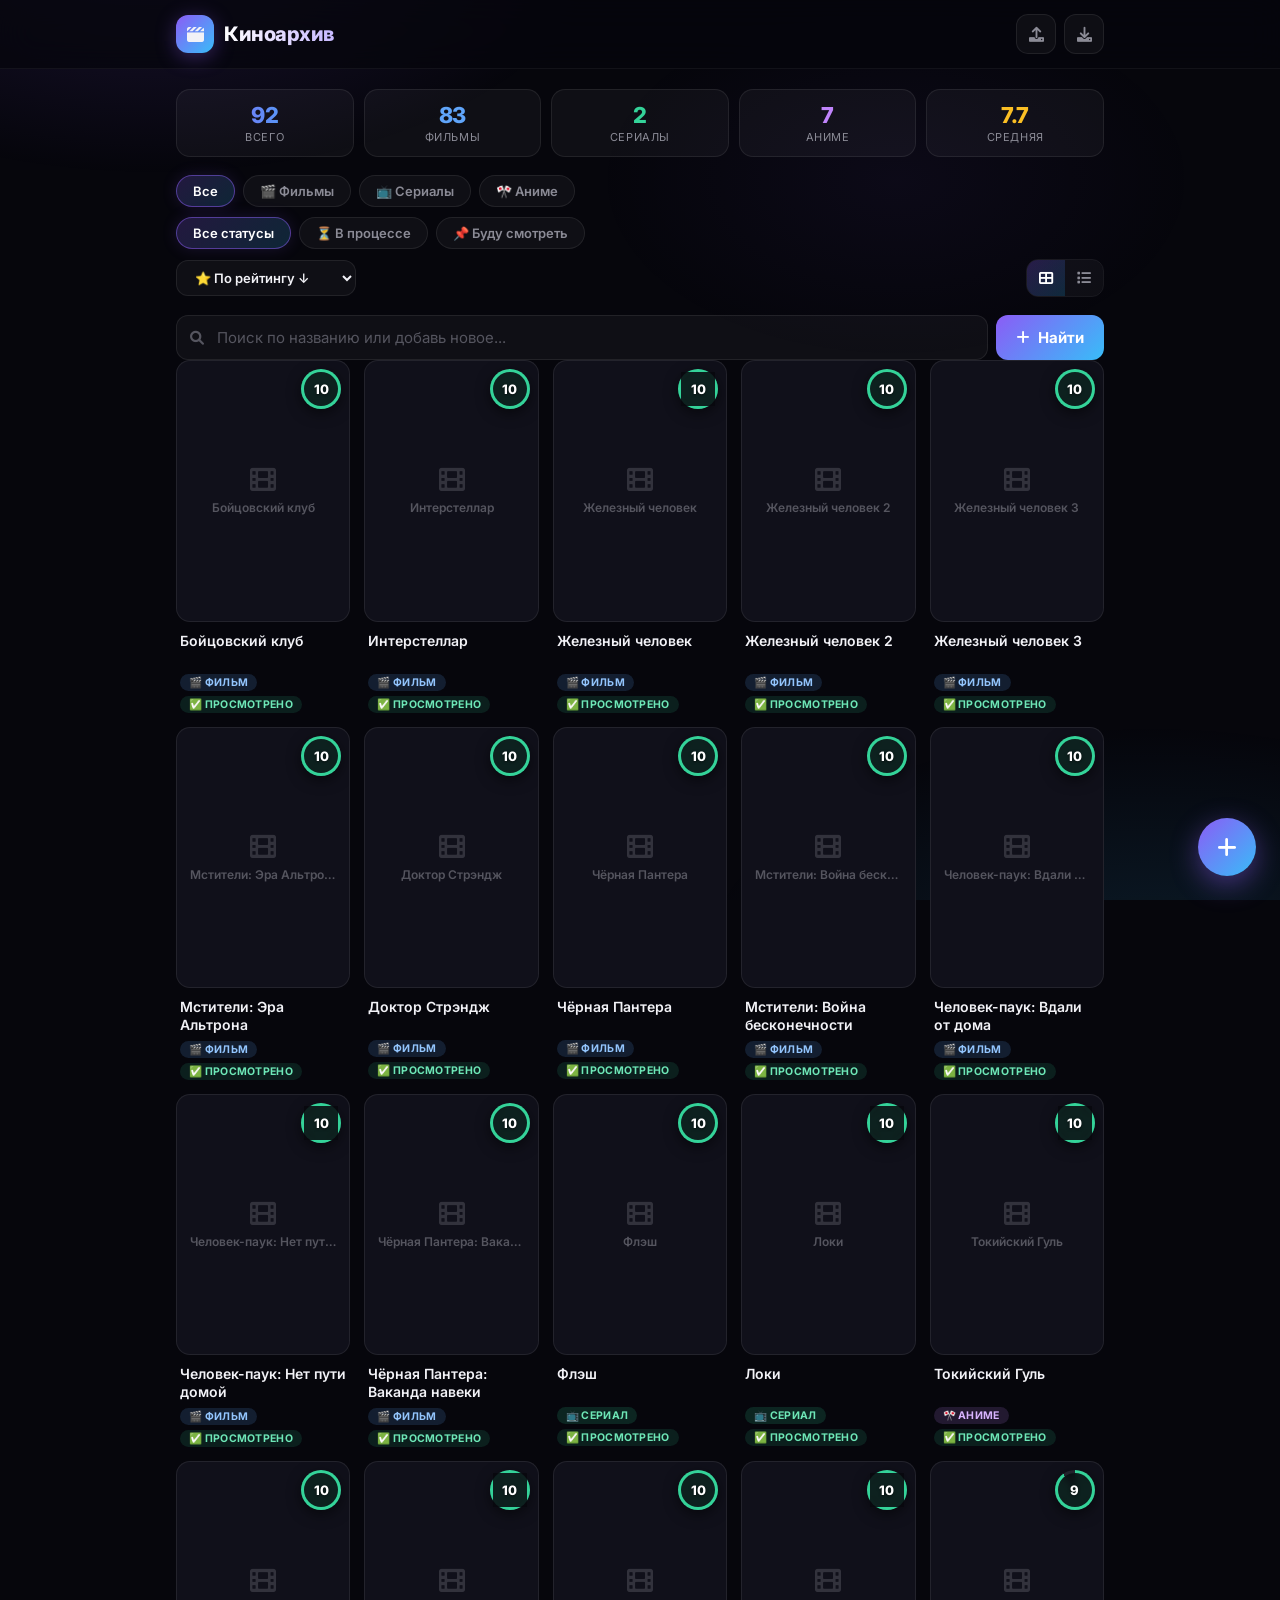
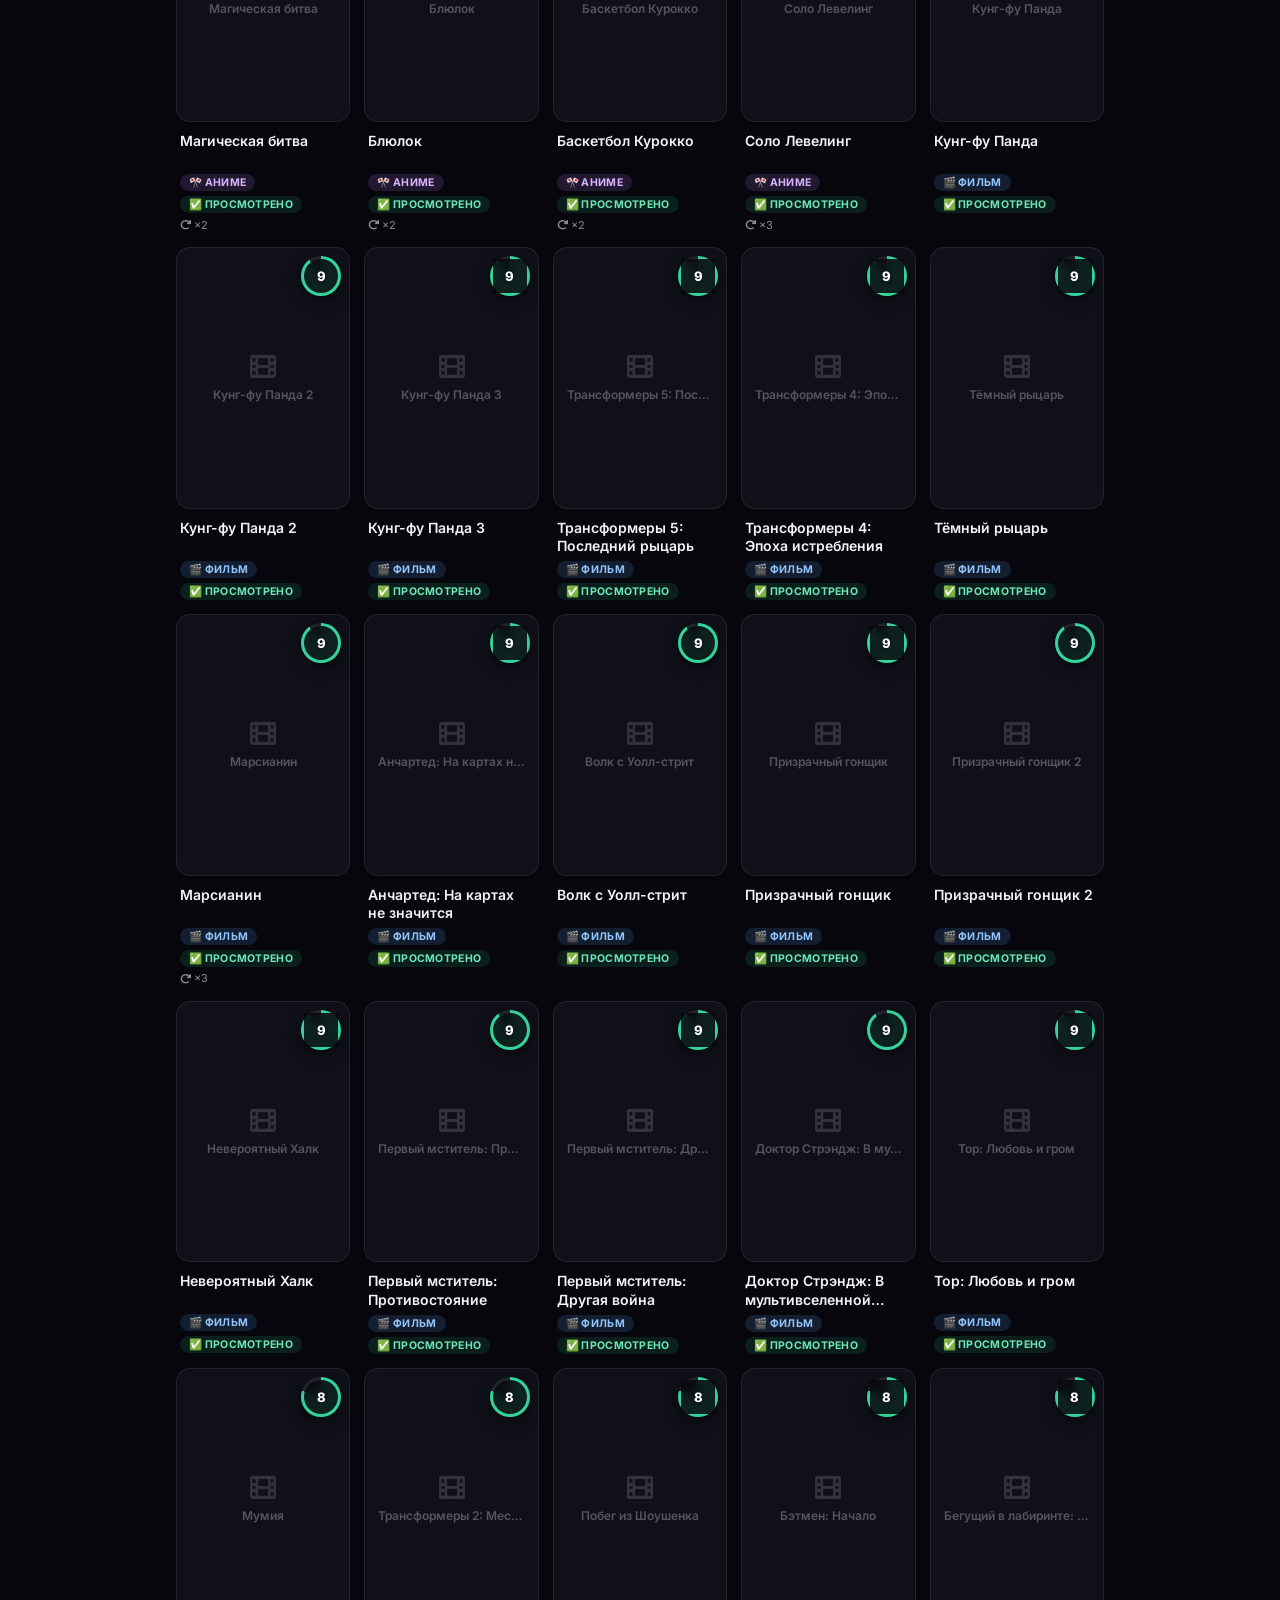
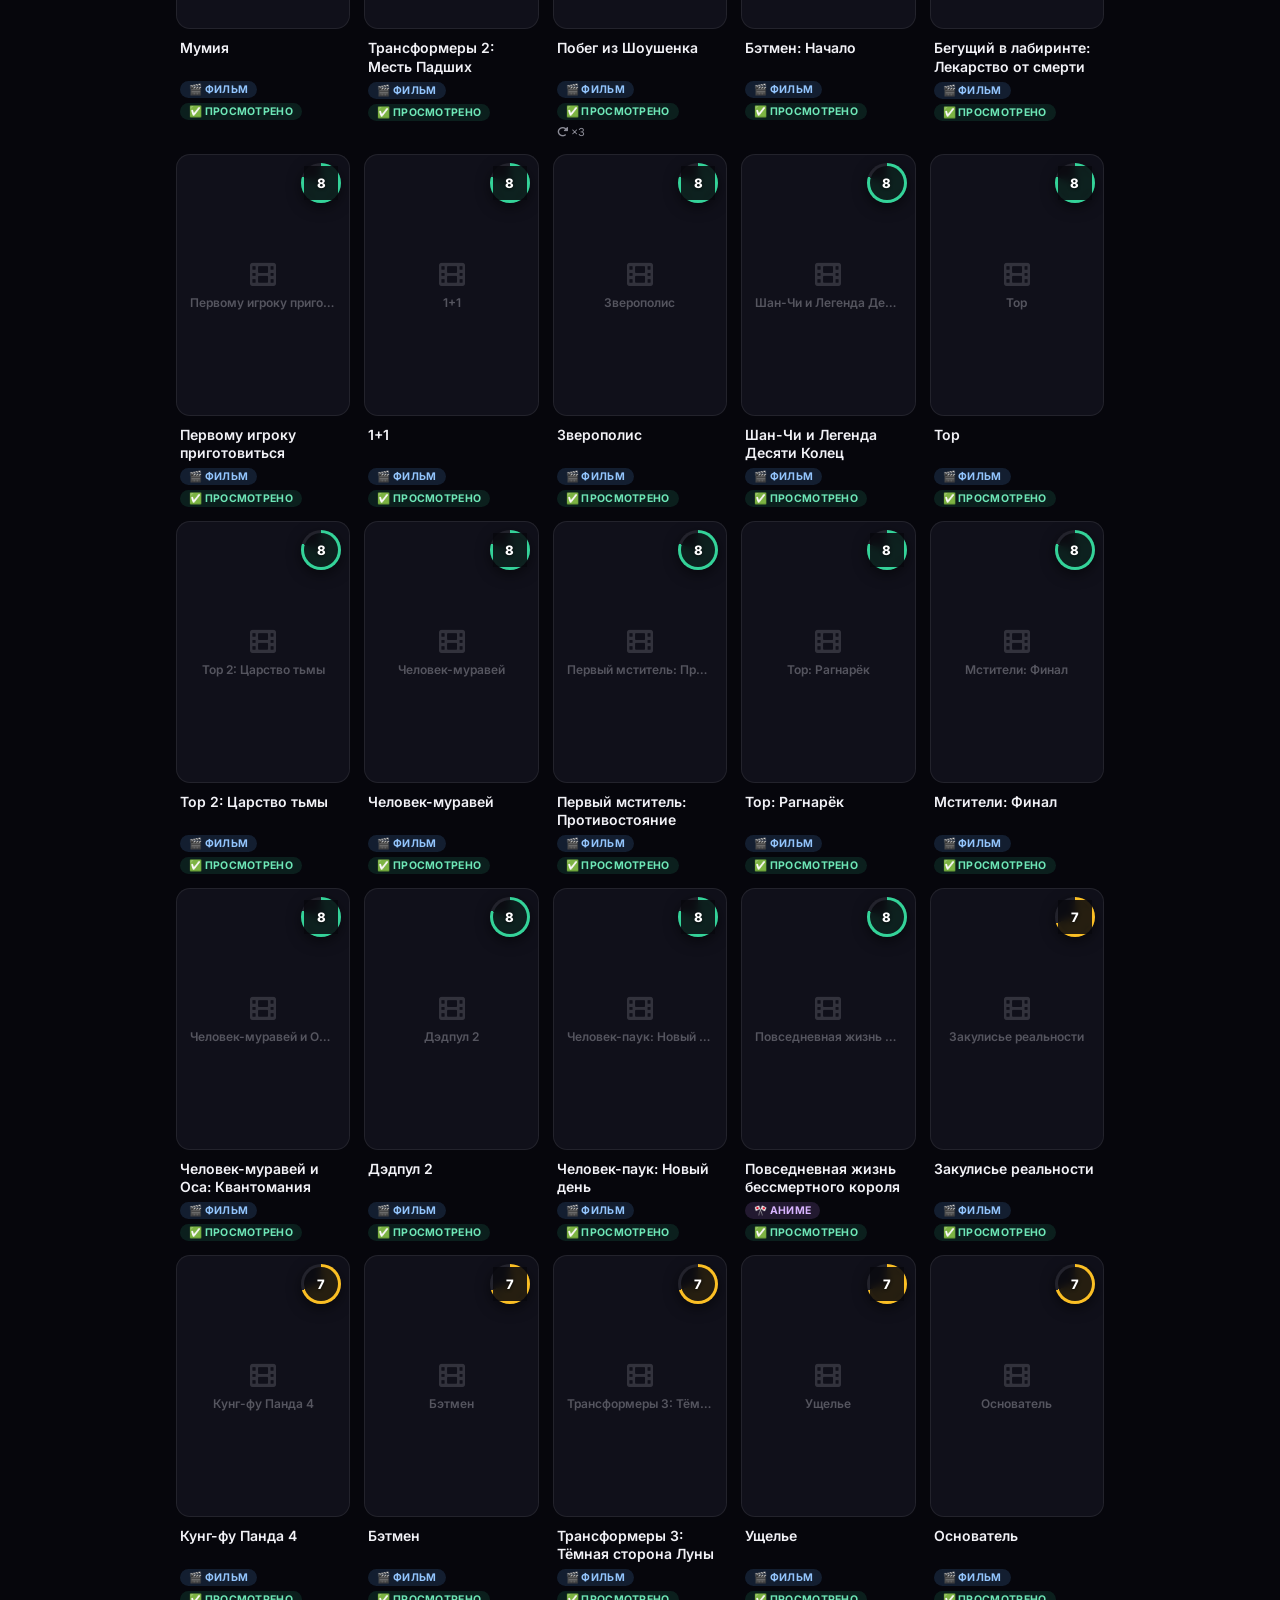
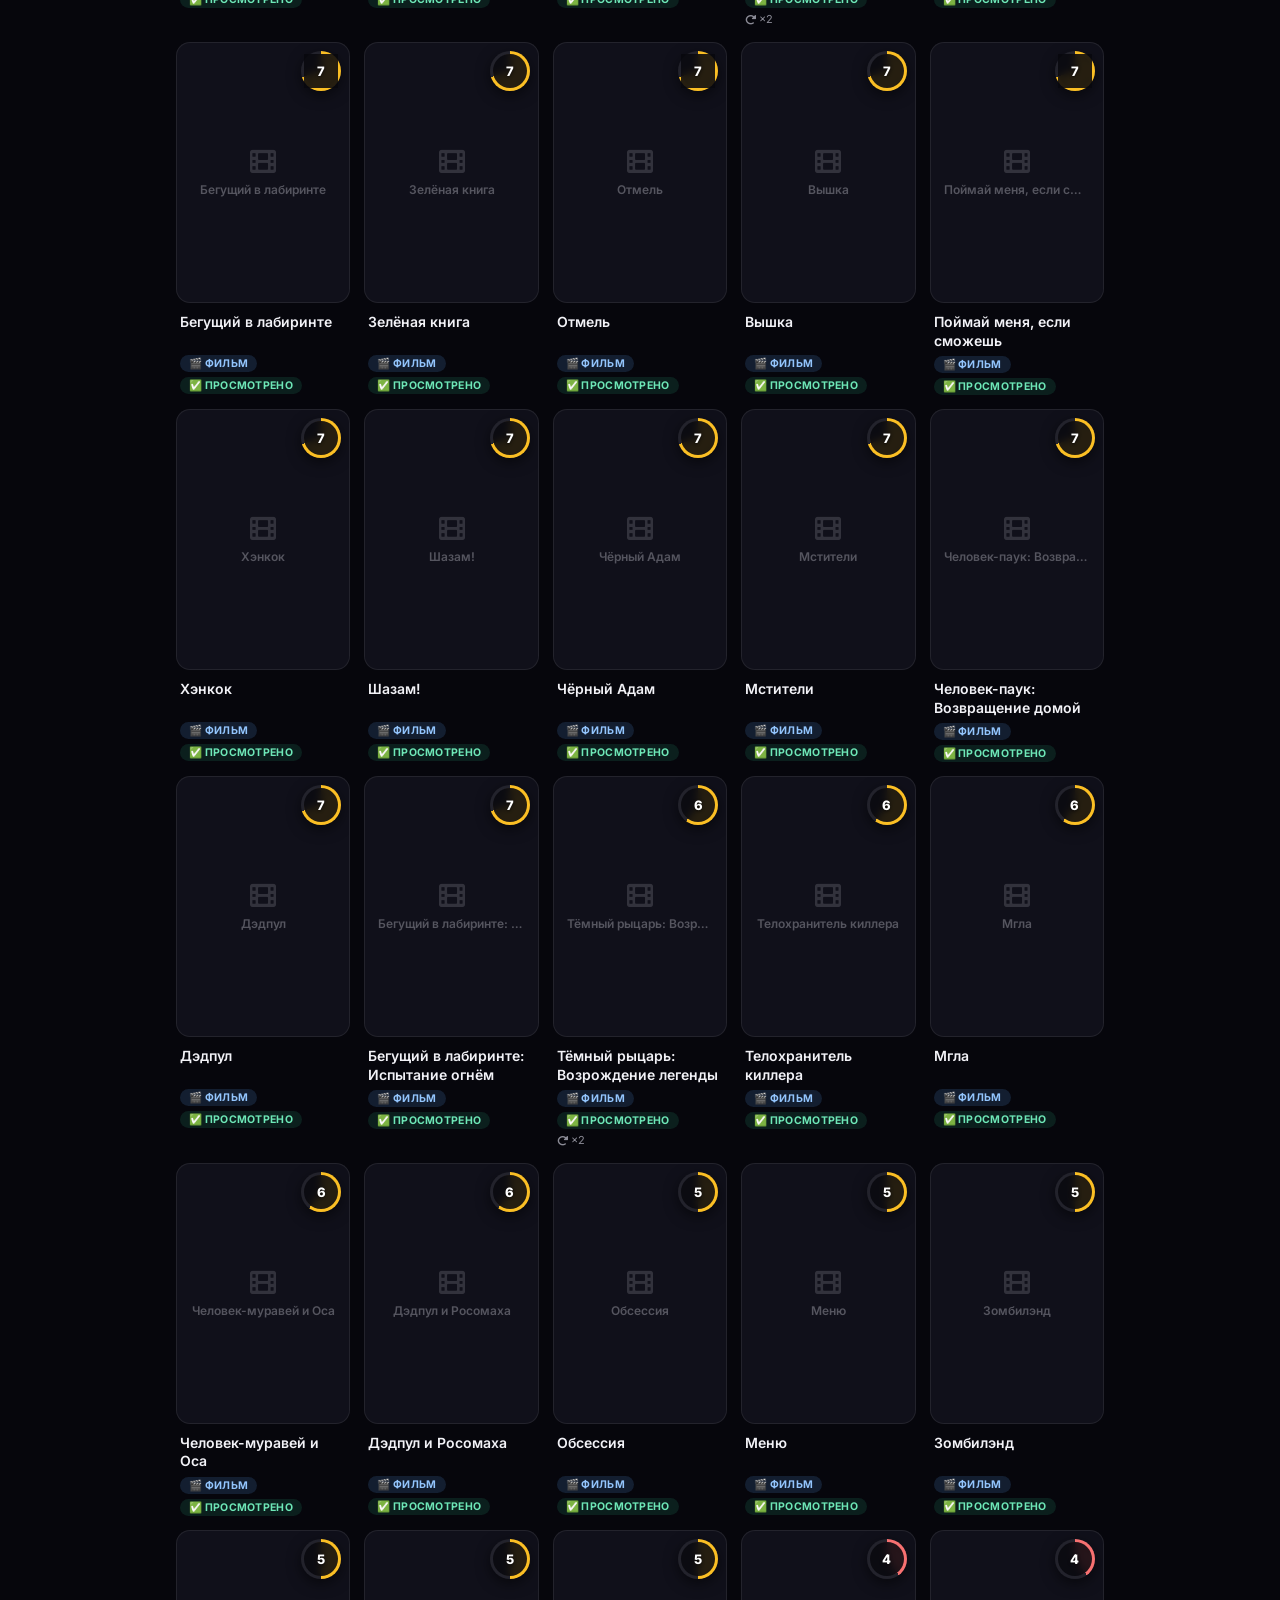
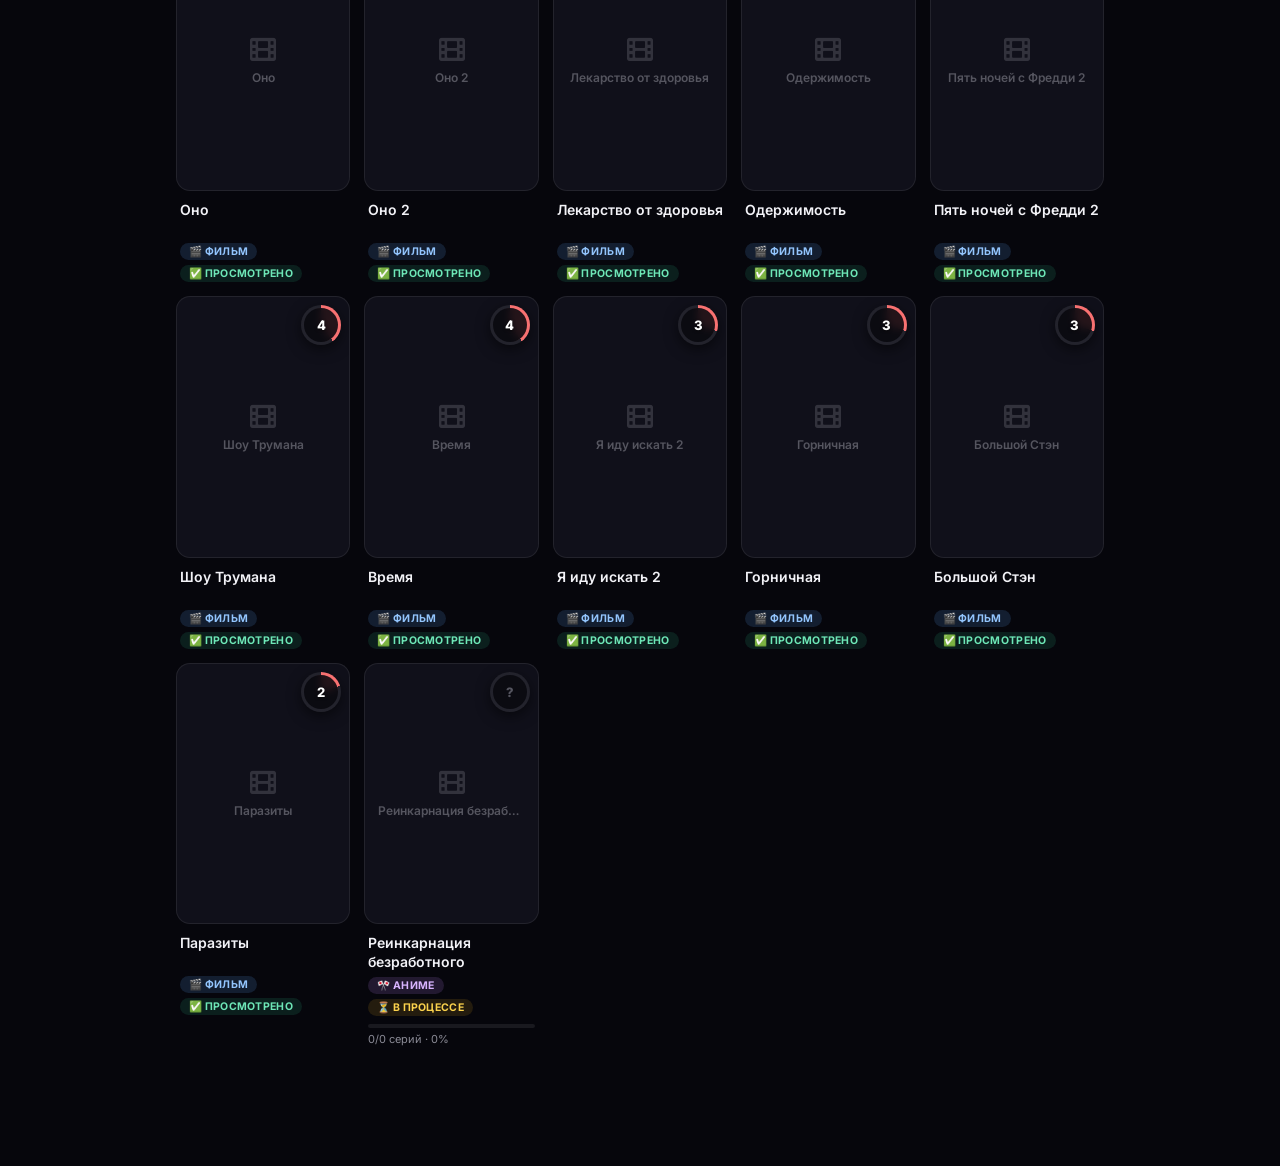
==== commit 0971935d: "Фикс TMDB: авторизация через Bearer-заголовок + fallback постеров через wsrv.nl и плейсхолдеры" ====
--- a/index.html
+++ b/index.html
@@ -173,6 +173,7 @@
         <div class="modal">
             <div class="detail-hero">
                 <img id="detailPoster" src="" alt="" />
+                <div class="hero-fallback" id="detailHeroFallback" style="display:none;"><i class="fas fa-film"></i><span>Без постера</span></div>
                 <div class="shade"></div>
                 <button class="detail-close" id="detailCloseBtn"><i class="fas fa-xmark"></i></button>
                 <div class="detail-hero-info">
--- a/style.css
+++ b/style.css
@@ -1183,6 +1183,49 @@
     display: flex;
     align-items: center;
     justify-content: center;
+}
+
+.hero-fallback {
+    position: absolute;
+    inset: 0;
+    display: flex;
+    flex-direction: column;
+    align-items: center;
+    justify-content: center;
+    gap: 10px;
+    color: var(--dim);
+    background:
+        radial-gradient(300px 160px at 20% 0%, rgba(139, 92, 246, 0.15), transparent 70%),
+        radial-gradient(300px 160px at 90% 100%, rgba(56, 189, 248, 0.12), transparent 70%),
+        #10101a;
+}
+
+.hero-fallback i {
+    font-size: 42px;
+    opacity: 0.5;
+}
+
+.hero-fallback span {
+    font-size: 13px;
+    font-weight: 600;
+    max-width: 70%;
+    text-align: center;
+    white-space: nowrap;
+    overflow: hidden;
+    text-overflow: ellipsis;
+}
+
+.sr-fallback {
+    width: 44px;
+    height: 66px;
+    border-radius: 8px;
+    background: #10101a;
+    flex-shrink: 0;
+    display: flex;
+    align-items: center;
+    justify-content: center;
+    color: #52525b;
+    font-size: 16px;
 }
 
 .detail-hero .detail-close:hover {
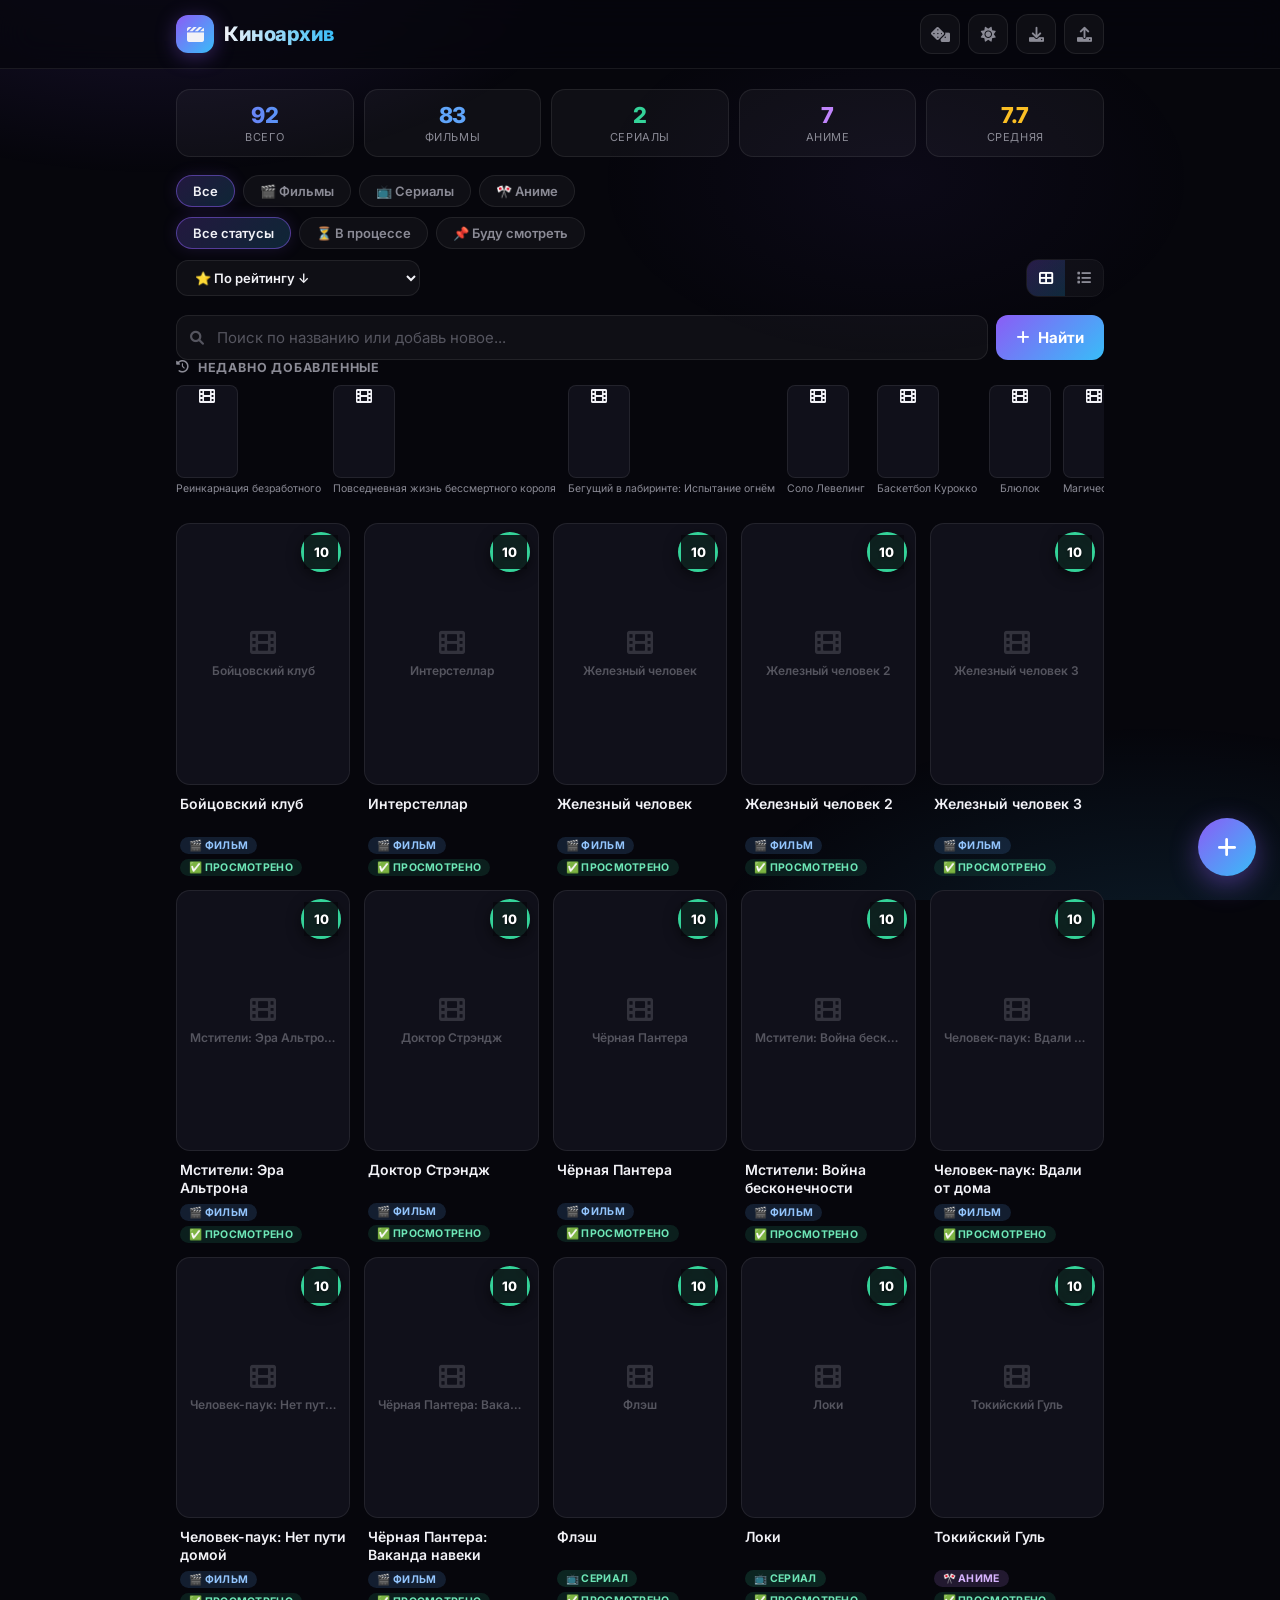
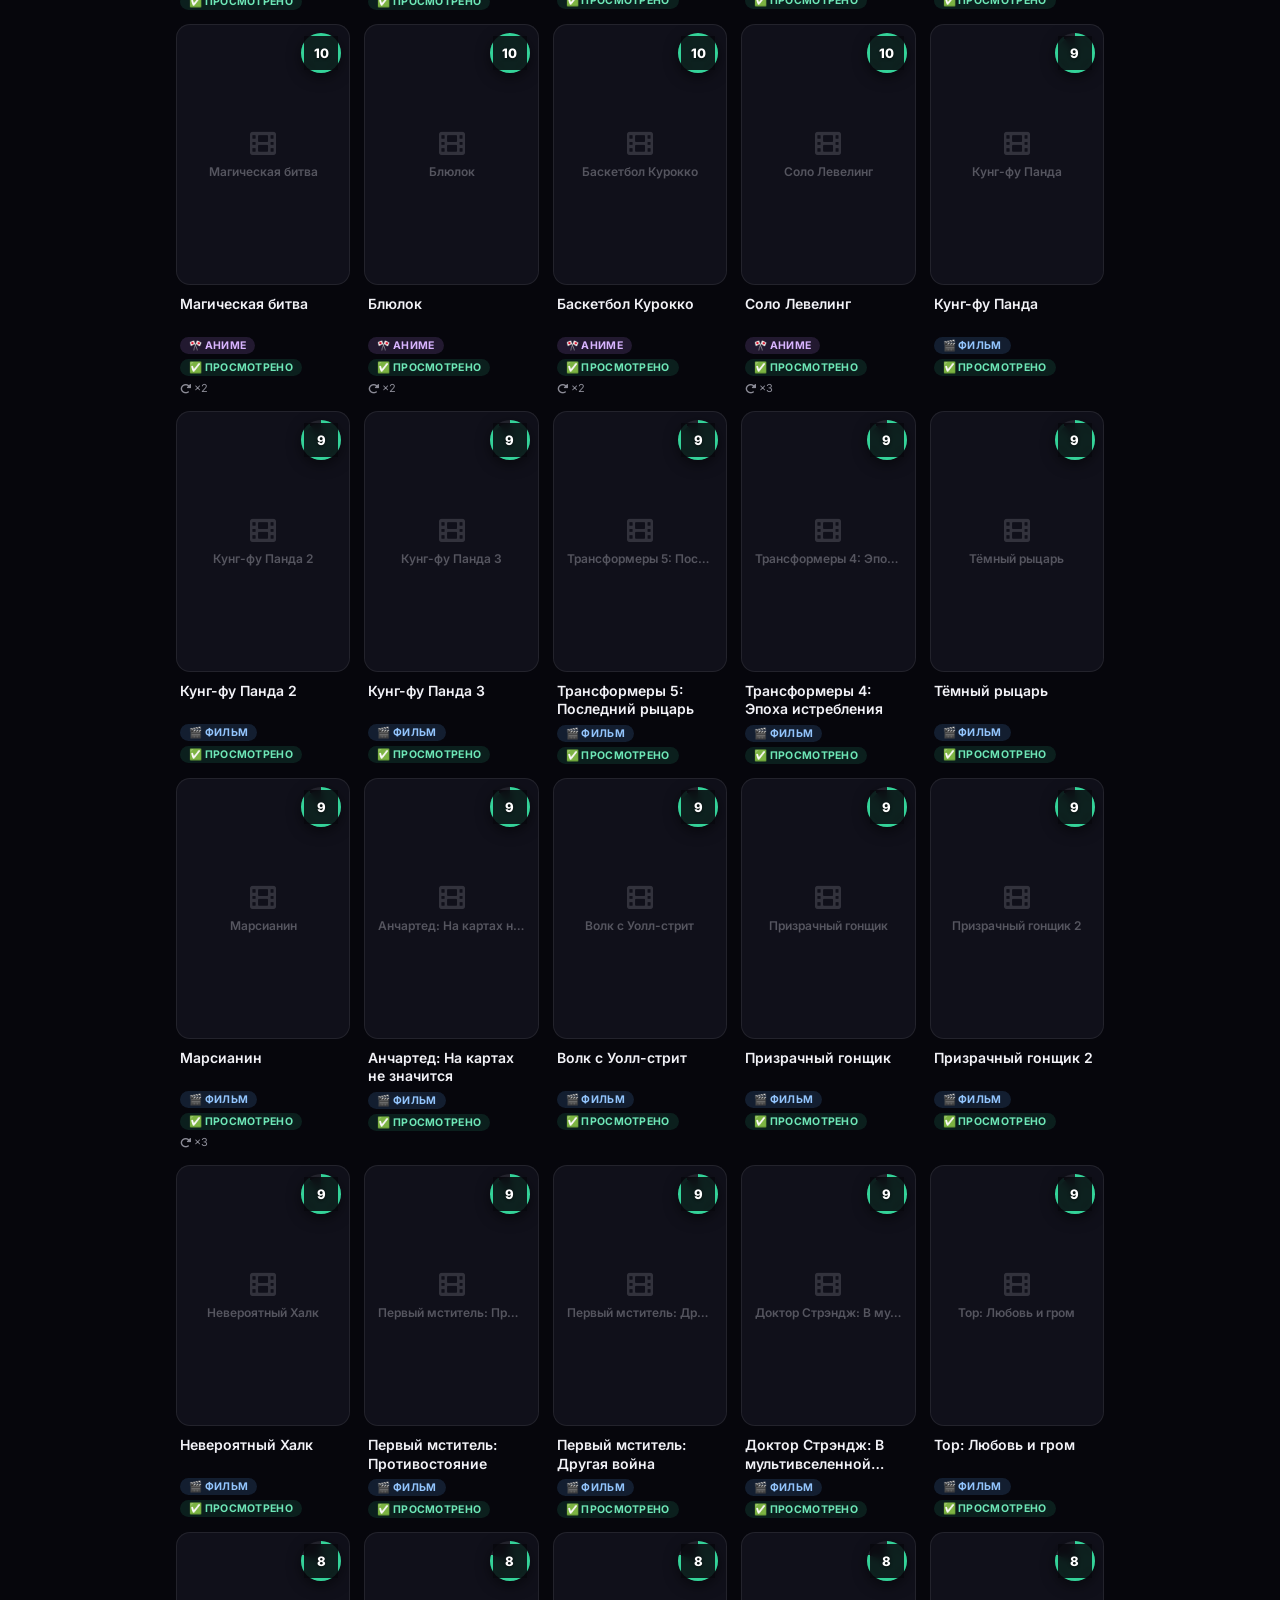
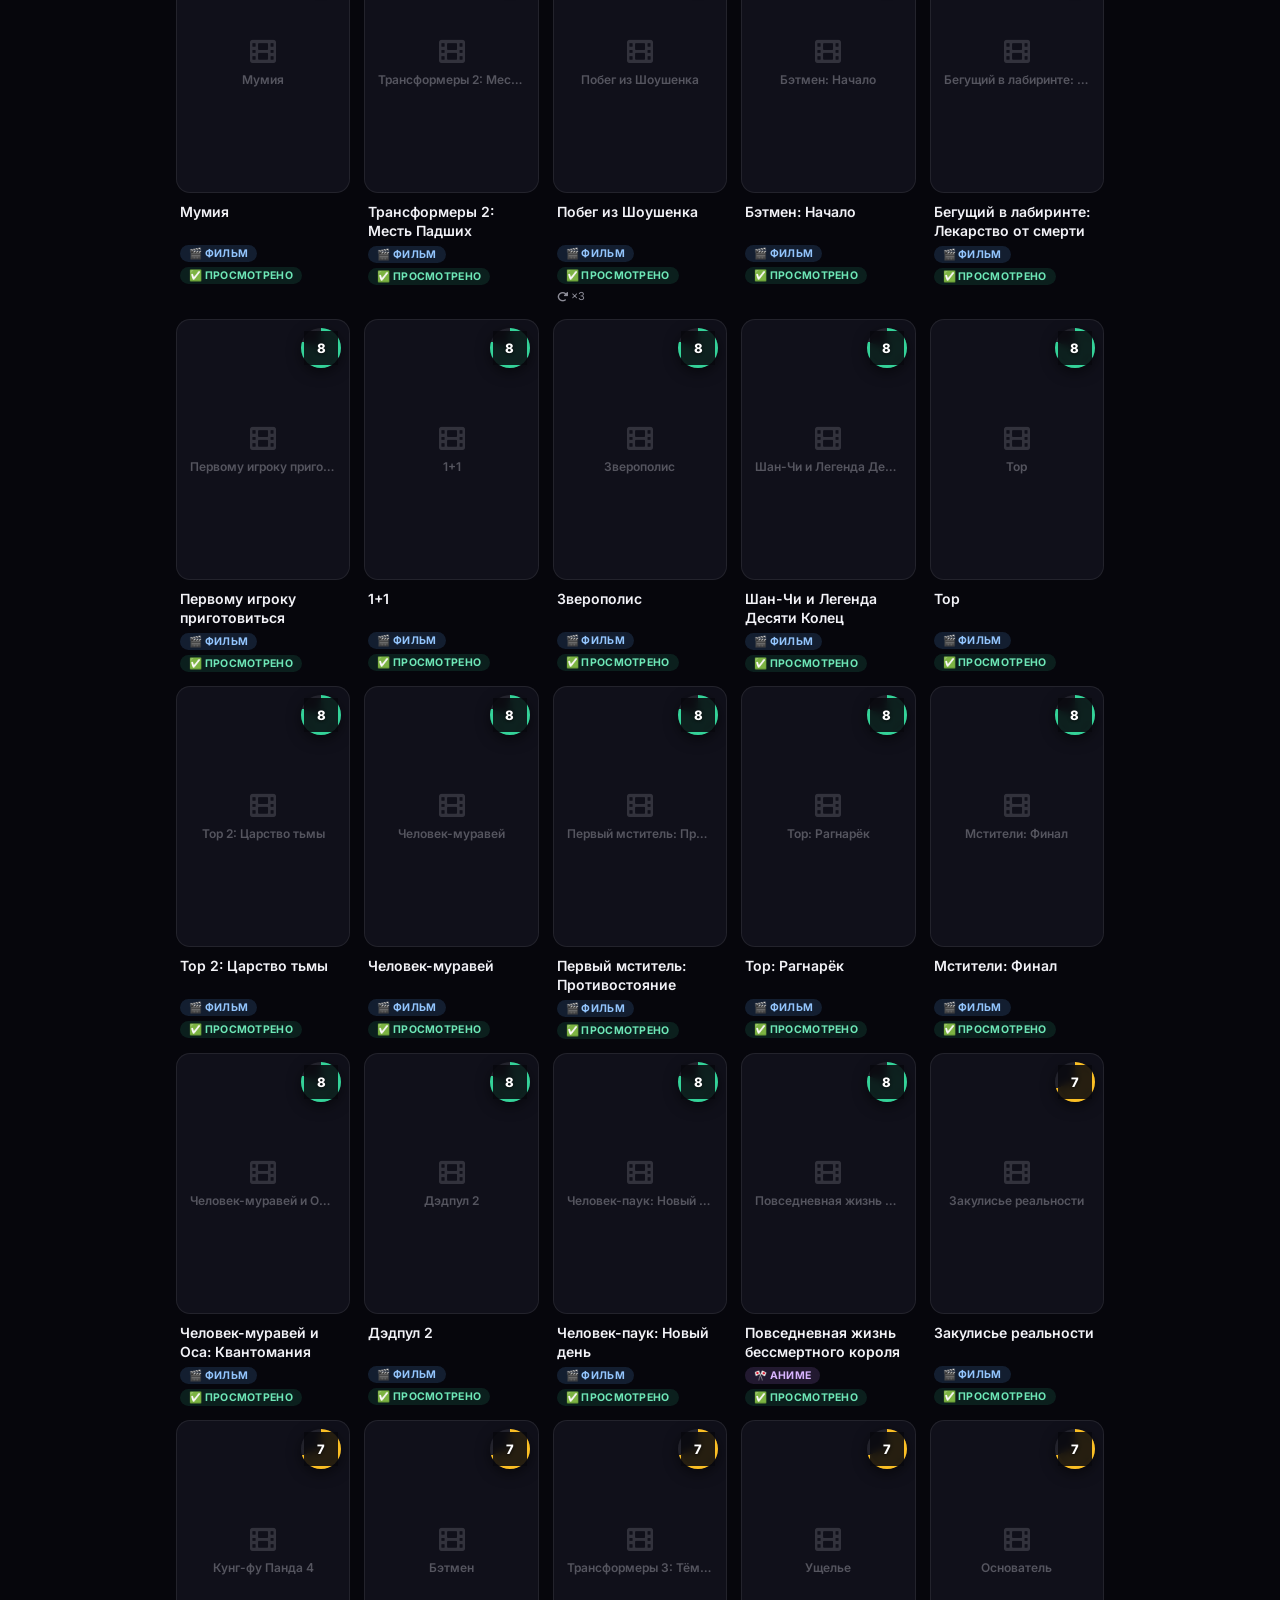
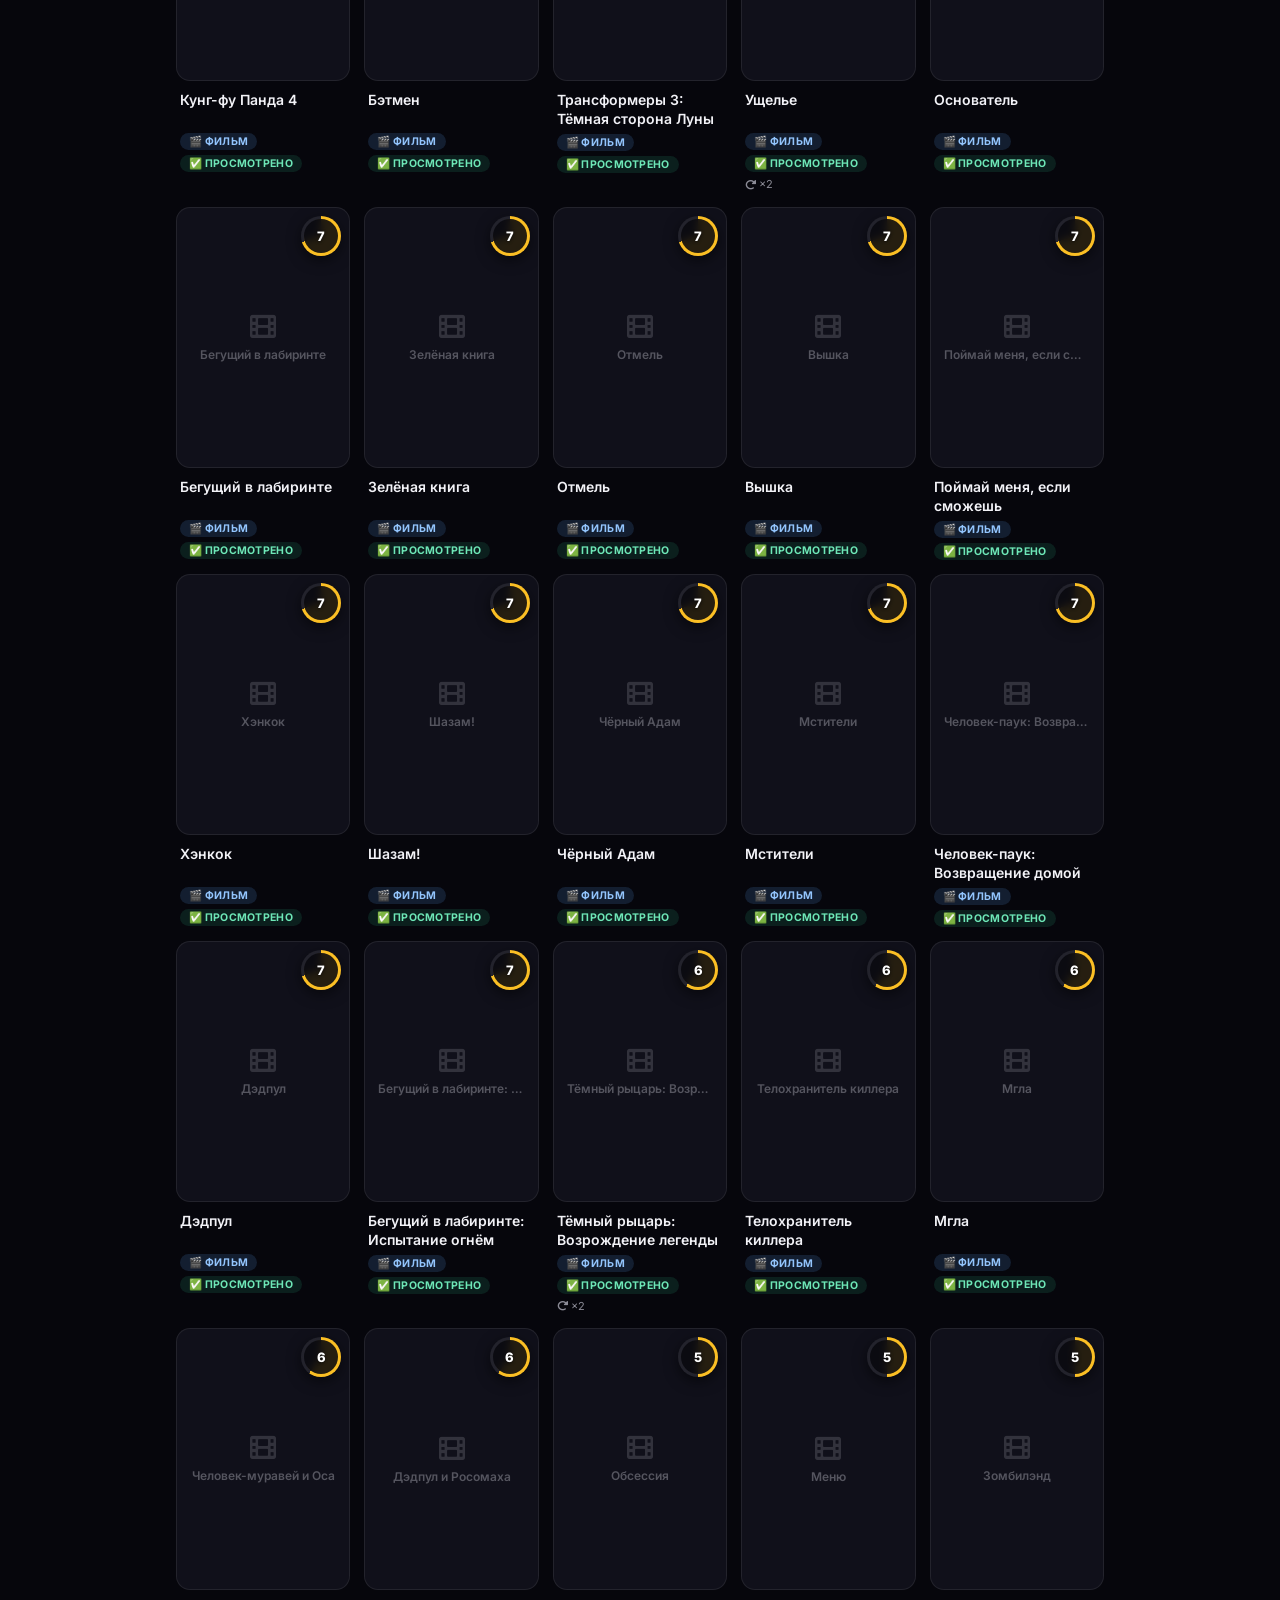
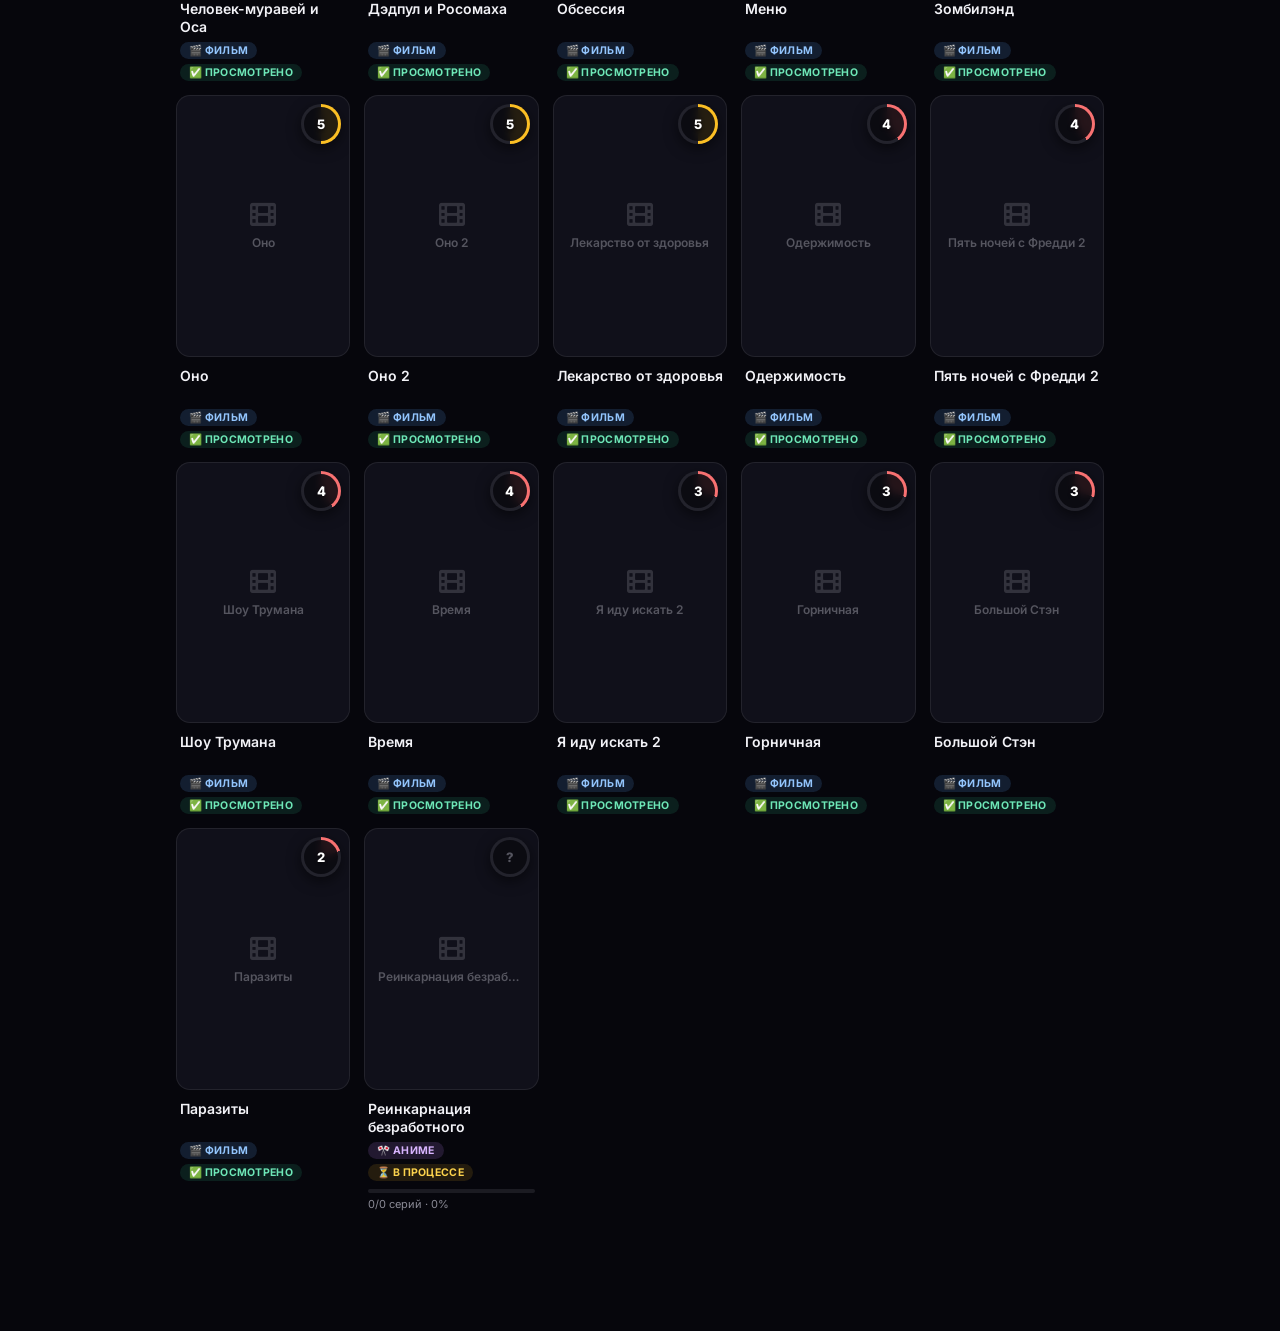
==== commit 7355fd0b: "Новые фичи: дата просмотра, рейтинг TMDB, быстрые статусы, недавние, светлая тема, drag&drop, декады" ====
--- a/index.html
+++ b/index.html
@@ -21,8 +21,17 @@
                 <span class="logo-text">Киноархив</span>
             </div>
             <div class="header-actions">
+                <button class="icon-btn" id="randomBtn" title="Случайный фильм"><i class="fas fa-dice"></i></button>
+                <button class="icon-btn" id="themeBtn" title="Тема"><i class="fas fa-moon"></i></button>
+                <div class="export-wrap">
+                    <button class="icon-btn" id="exportBtn" title="Экспорт"><i class="fas fa-download"></i></button>
+                    <div class="export-menu" id="exportMenu">
+                        <button data-format="json"><i class="fas fa-file-code"></i> JSON (бэкап)</button>
+                        <button data-format="markdown"><i class="fas fa-file-lines"></i> Markdown</button>
+                        <button data-format="csv"><i class="fas fa-table"></i> CSV (Excel)</button>
+                    </div>
+                </div>
                 <button class="icon-btn" id="importBtn" title="Импорт"><i class="fas fa-upload"></i></button>
-                <button class="icon-btn" id="exportBtn" title="Экспорт (бэкап)"><i class="fas fa-download"></i></button>
                 <input type="file" id="importInput" accept=".json" style="display:none" />
             </div>
         </div>
@@ -69,14 +78,24 @@
                 <button class="chip status-plan" data-status="Буду смотреть">📌 Буду смотреть</button>
             </div>
 
+            <div class="filters-row" id="decadeFilters" style="display:none;">
+                <button class="chip active" data-decade="all">Все годы</button>
+                <button class="chip" data-decade="1990">90-е</button>
+                <button class="chip" data-decade="2000">00-е</button>
+                <button class="chip" data-decade="2010">10-е</button>
+                <button class="chip" data-decade="2020">20-е</button>
+            </div>
+
             <div class="toolbar">
                 <select class="sort-select" id="sortSelect">
                     <option value="rating-desc">⭐ По рейтингу ↓</option>
                     <option value="rating-asc">⭐ По рейтингу ↑</option>
+                    <option value="watched-desc">📅 По дате просмотра</option>
                     <option value="name-asc">🔤 По названию А–Я</option>
                     <option value="name-desc">🔤 По названию Я–А</option>
                     <option value="id-desc">🆕 Сначала новые</option>
                     <option value="id-asc">📅 Сначала старые</option>
+                    <option value="manual">✋ Свой порядок (drag & drop)</option>
                 </select>
                 <div class="view-toggle">
                     <button id="viewGrid" class="active" title="Сетка"><i class="fas fa-th-large"></i></button>
@@ -95,6 +114,12 @@
         </div>
 
         <div class="search-results" id="searchResults"></div>
+
+        <!-- НЕДАВНИЕ -->
+        <div class="recent-section" id="recentSection" style="display:none;">
+            <div class="recent-title"><i class="fas fa-clock-rotate-left"></i> Недавно добавленные</div>
+            <div class="recent-row" id="recentRow"></div>
+        </div>
 
         <!-- КАРТОЧКИ -->
         <div class="cards" id="cards"></div>
@@ -158,6 +183,10 @@
                         <input type="number" id="editTotalEpisodes" min="0" placeholder="0" />
                     </div>
                 </div>
+            </div>
+            <div id="editDateWrap" style="display:none;">
+                <label>Дата просмотра</label>
+                <input type="date" id="editWatchedAt" />
             </div>
             <label>Постер (URL)</label>
             <input type="text" id="editPoster" placeholder="https://image.tmdb.org/..." />
@@ -183,13 +212,18 @@
                         <span class="badge status-watched" id="detailStatus">—</span>
                         <span id="detailYear">—</span>
                     </div>
+                    <div class="detail-watched" id="detailWatched"></div>
                 </div>
             </div>
             <div class="detail-body">
                 <div class="detail-info-line">
                     <div class="dil-item">
                         <div class="dil-val" id="detailRating">—</div>
-                        <div class="dil-lbl">Оценка</div>
+                        <div class="dil-lbl">Моя оценка</div>
+                    </div>
+                    <div class="dil-item">
+                        <div class="dil-val" id="detailTmdbr">—</div>
+                        <div class="dil-lbl">TMDB</div>
                     </div>
                     <div class="dil-item">
                         <div class="dil-val" id="detailRewatches">0</div>
--- a/style.css
+++ b/style.css
@@ -1,5 +1,8 @@
 :root {
     --bg: #06060c;
+    --bg-glow-a: rgba(139, 92, 246, 0.16);
+    --bg-glow-b: rgba(56, 189, 248, 0.12);
+    --bg-glow-c: rgba(139, 92, 246, 0.05);
     --surface: rgba(255, 255, 255, 0.04);
     --surface-hover: rgba(255, 255, 255, 0.08);
     --border: rgba(255, 255, 255, 0.08);
@@ -7,14 +10,43 @@
     --text: #f2f2f7;
     --muted: #8b8b96;
     --dim: #55555f;
+    --text-soft: #b9b9c3;
+    --modal-bg: #0d0d16;
+    --img-bg: #10101a;
+    --ring-inner: rgba(8, 8, 14, 0.88);
+    --header-bg: rgba(6, 6, 12, 0.75);
+    --overlay: rgba(3, 3, 8, 0.75);
+    --toast-bg: rgba(20, 20, 30, 0.95);
+    --toast-error: #fca5a5;
     --accent: #8b5cf6;
     --accent-2: #38bdf8;
     --gold: #fbbf24;
     --green: #34d399;
     --red: #f87171;
-    --radius: 14px;
-    --radius-lg: 20px;
     --shadow: 0 10px 40px rgba(0, 0, 0, 0.5);
+}
+
+[data-theme="light"] {
+    --bg: #f3f4f8;
+    --bg-glow-a: rgba(139, 92, 246, 0.10);
+    --bg-glow-b: rgba(56, 189, 248, 0.10);
+    --bg-glow-c: rgba(139, 92, 246, 0.04);
+    --surface: rgba(15, 23, 42, 0.045);
+    --surface-hover: rgba(15, 23, 42, 0.08);
+    --border: rgba(15, 23, 42, 0.10);
+    --border-strong: rgba(15, 23, 42, 0.20);
+    --text: #0f172a;
+    --muted: #5b6478;
+    --dim: #9aa3b5;
+    --text-soft: #445069;
+    --modal-bg: #ffffff;
+    --img-bg: #e3e6ef;
+    --ring-inner: rgba(255, 255, 255, 0.92);
+    --header-bg: rgba(243, 244, 248, 0.8);
+    --overlay: rgba(15, 23, 42, 0.45);
+    --toast-bg: rgba(255, 255, 255, 0.96);
+    --toast-error: #dc2626;
+    --shadow: 0 10px 40px rgba(15, 23, 42, 0.14);
 }
 
 * {
@@ -34,6 +66,7 @@
     min-height: 100vh;
     padding: 0 0 120px;
     -webkit-tap-highlight-color: transparent;
+    transition: background 0.25s, color 0.25s;
 }
 
 body::before {
@@ -41,9 +74,9 @@
     position: fixed;
     inset: 0;
     background:
-        radial-gradient(700px 380px at 12% -8%, rgba(139, 92, 246, 0.16), transparent 65%),
-        radial-gradient(700px 380px at 90% 108%, rgba(56, 189, 248, 0.12), transparent 65%),
-        radial-gradient(500px 300px at 70% 20%, rgba(139, 92, 246, 0.05), transparent 60%);
+        radial-gradient(700px 380px at 12% -8%, var(--bg-glow-a), transparent 65%),
+        radial-gradient(700px 380px at 90% 108%, var(--bg-glow-b), transparent 65%),
+        radial-gradient(500px 300px at 70% 20%, var(--bg-glow-c), transparent 60%);
     pointer-events: none;
     z-index: -1;
 }
@@ -58,7 +91,7 @@
 }
 
 ::-webkit-scrollbar-thumb {
-    background: rgba(255, 255, 255, 0.12);
+    background: rgba(128, 128, 140, 0.3);
     border-radius: 8px;
 }
 
@@ -77,10 +110,10 @@
     position: sticky;
     top: 0;
     z-index: 50;
-    background: rgba(6, 6, 12, 0.75);
+    background: var(--header-bg);
     backdrop-filter: blur(16px);
     -webkit-backdrop-filter: blur(16px);
-    border-bottom: 1px solid rgba(255, 255, 255, 0.05);
+    border-bottom: 1px solid var(--border);
     margin-bottom: 20px;
 }
 
@@ -117,7 +150,7 @@
 }
 
 .logo-text {
-    background: linear-gradient(90deg, #ffffff, #c7b9ff);
+    background: linear-gradient(90deg, var(--text), var(--accent-2));
     -webkit-background-clip: text;
     background-clip: text;
     -webkit-text-fill-color: transparent;
@@ -126,6 +159,7 @@
 .header-actions {
     display: flex;
     gap: 8px;
+    align-items: center;
 }
 
 .icon-btn {
@@ -152,6 +186,58 @@
 
 .icon-btn:active {
     transform: scale(0.92);
+}
+
+/* ===== EXPORT MENU ===== */
+.export-wrap {
+    position: relative;
+}
+
+.export-menu {
+    position: absolute;
+    top: calc(100% + 8px);
+    right: 0;
+    background: var(--modal-bg);
+    border: 1px solid var(--border-strong);
+    border-radius: 12px;
+    padding: 6px;
+    display: none;
+    flex-direction: column;
+    gap: 4px;
+    min-width: 210px;
+    box-shadow: var(--shadow);
+    z-index: 70;
+    animation: fadeIn 0.15s ease;
+}
+
+.export-menu.show {
+    display: flex;
+}
+
+.export-menu button {
+    display: flex;
+    align-items: center;
+    gap: 10px;
+    padding: 10px 12px;
+    border: none;
+    background: transparent;
+    color: var(--text);
+    font-size: 13.5px;
+    font-weight: 600;
+    font-family: inherit;
+    border-radius: 8px;
+    cursor: pointer;
+    text-align: left;
+    transition: background 0.15s;
+}
+
+.export-menu button:hover {
+    background: var(--surface-hover);
+}
+
+.export-menu button i {
+    width: 16px;
+    color: var(--muted);
 }
 
 /* ===== STATS ===== */
@@ -165,7 +251,7 @@
 .stat {
     background: var(--surface);
     border: 1px solid var(--border);
-    border-radius: var(--radius);
+    border-radius: var(--radius, 14px);
     padding: 12px 14px;
     text-align: center;
     transition: all 0.2s;
@@ -207,6 +293,10 @@
 .stat.avg .num {
     color: var(--gold);
 }
+
+[data-theme="light"] .stat.film .num { color: #2563eb; }
+[data-theme="light"] .stat.serial .num { color: #059669; }
+[data-theme="light"] .stat.anime .num { color: #9333ea; }
 
 /* ===== CONTROLS ===== */
 .controls {
@@ -246,8 +336,13 @@
 .chip.active {
     background: linear-gradient(135deg, rgba(139, 92, 246, 0.22), rgba(56, 189, 248, 0.18));
     border-color: rgba(139, 92, 246, 0.5);
-    color: #ffffff;
+    color: var(--text);
     box-shadow: 0 0 16px rgba(139, 92, 246, 0.15);
+}
+
+[data-theme="light"] .chip.active {
+    color: #6d28d9;
+    border-color: rgba(109, 40, 217, 0.45);
 }
 
 .chip.status-watching.active {
@@ -257,12 +352,16 @@
     box-shadow: 0 0 16px rgba(251, 191, 36, 0.1);
 }
 
+[data-theme="light"] .chip.status-watching.active { color: #b45309; }
+
 .chip.status-plan.active {
     background: rgba(96, 165, 250, 0.12);
     border-color: rgba(96, 165, 250, 0.5);
     color: #93c5fd;
     box-shadow: 0 0 16px rgba(96, 165, 250, 0.1);
 }
+
+[data-theme="light"] .chip.status-plan.active { color: #2563eb; }
 
 .toolbar {
     display: flex;
@@ -290,7 +389,7 @@
 }
 
 .sort-select option {
-    background: #101018;
+    background: var(--modal-bg);
 }
 
 .view-toggle {
@@ -318,6 +417,10 @@
 .view-toggle button.active {
     background: linear-gradient(135deg, rgba(139, 92, 246, 0.25), rgba(56, 189, 248, 0.2));
     color: #ffffff;
+}
+
+[data-theme="light"] .view-toggle button.active {
+    color: #6d28d9;
 }
 
 .view-toggle button:not(.active):hover {
@@ -411,7 +514,7 @@
 .search-result-item {
     background: var(--surface);
     border: 1px solid var(--border);
-    border-radius: var(--radius);
+    border-radius: 14px;
     padding: 10px 14px;
     display: flex;
     align-items: center;
@@ -434,7 +537,7 @@
     height: 66px;
     object-fit: cover;
     border-radius: 8px;
-    background: #10101a;
+    background: var(--img-bg);
     flex-shrink: 0;
 }
 
@@ -493,6 +596,62 @@
     margin-right: 3px;
 }
 
+/* ===== RECENT ===== */
+.recent-section {
+    margin-bottom: 22px;
+}
+
+.recent-title {
+    font-size: 12.5px;
+    font-weight: 700;
+    color: var(--muted);
+    text-transform: uppercase;
+    letter-spacing: 0.8px;
+    margin-bottom: 10px;
+    display: flex;
+    align-items: center;
+    gap: 8px;
+}
+
+.recent-row {
+    display: flex;
+    gap: 12px;
+    overflow-x: auto;
+    padding-bottom: 6px;
+    scrollbar-width: thin;
+    scrollbar-color: rgba(128, 128, 140, 0.3) transparent;
+}
+
+.recent-item {
+    flex: 0 0 62px;
+    text-align: center;
+    cursor: pointer;
+    transition: all 0.2s;
+}
+
+.recent-item:hover {
+    transform: translateY(-3px);
+}
+
+.recent-item img,
+.recent-item .s-fallback {
+    width: 62px;
+    height: 93px;
+    object-fit: cover;
+    border-radius: 8px;
+    background: var(--img-bg);
+    border: 1px solid var(--border);
+}
+
+.recent-item .name {
+    font-size: 10.5px;
+    color: var(--muted);
+    margin-top: 4px;
+    white-space: nowrap;
+    overflow: hidden;
+    text-overflow: ellipsis;
+}
+
 /* ===== CARDS (GRID) ===== */
 .cards {
     display: grid;
@@ -504,17 +663,36 @@
     grid-template-columns: 1fr;
 }
 
+.cards.dnd .gcard,
+.cards.dnd .list-item {
+    cursor: grab;
+}
+
+.cards.dnd .gcard:active,
+.cards.dnd .list-item:active {
+    cursor: grabbing;
+}
+
 .gcard {
     cursor: pointer;
     animation: fadeIn 0.3s ease;
 }
 
+.gcard.dragging {
+    opacity: 0.45;
+}
+
+.gcard.drag-over .poster-wrap {
+    border-color: var(--accent);
+    box-shadow: 0 0 0 2px rgba(139, 92, 246, 0.4);
+}
+
 .gcard .poster-wrap {
     position: relative;
     aspect-ratio: 2 / 3;
-    border-radius: var(--radius);
+    border-radius: 14px;
     overflow: hidden;
-    background: #10101a;
+    background: var(--img-bg);
     border: 1px solid var(--border);
     transition: all 0.25s;
 }
@@ -575,7 +753,7 @@
     display: flex;
     align-items: center;
     justify-content: center;
-    background: conic-gradient(var(--accent) 0%, rgba(255, 255, 255, 0.08) 0);
+    background: conic-gradient(var(--accent) 0%, rgba(128, 128, 140, 0.25) 0);
     box-shadow: 0 4px 14px rgba(0, 0, 0, 0.55);
 }
 
@@ -584,7 +762,7 @@
     position: absolute;
     inset: 3px;
     border-radius: 50%;
-    background: rgba(8, 8, 14, 0.88);
+    background: var(--ring-inner);
     backdrop-filter: blur(4px);
 }
 
@@ -598,19 +776,19 @@
 }
 
 .rating-ring.ring-high {
-    background: conic-gradient(var(--green) 0%, rgba(255, 255, 255, 0.08) 0);
+    background: conic-gradient(var(--green) 0%, rgba(128, 128, 140, 0.25) 0);
 }
 
 .rating-ring.ring-mid {
-    background: conic-gradient(var(--gold) 0%, rgba(255, 255, 255, 0.08) 0);
+    background: conic-gradient(var(--gold) 0%, rgba(128, 128, 140, 0.25) 0);
 }
 
 .rating-ring.ring-low {
-    background: conic-gradient(var(--red) 0%, rgba(255, 255, 255, 0.08) 0);
+    background: conic-gradient(var(--red) 0%, rgba(128, 128, 140, 0.25) 0);
 }
 
 .rating-ring.ring-zero {
-    background: conic-gradient(var(--dim) 0%, rgba(255, 255, 255, 0.08) 0);
+    background: conic-gradient(var(--dim) 0%, rgba(128, 128, 140, 0.25) 0);
 }
 
 .rating-ring .rating-inner.zero {
@@ -670,6 +848,16 @@
     color: #ffffff;
 }
 
+.gcard-actions button.act-finish:hover {
+    background: rgba(52, 211, 153, 0.3);
+    border-color: var(--green);
+}
+
+.gcard-actions button.act-start:hover {
+    background: rgba(251, 191, 36, 0.3);
+    border-color: var(--gold);
+}
+
 .gcard-actions button.delete:hover {
     background: rgba(248, 113, 113, 0.25);
     border-color: var(--red);
@@ -702,12 +890,18 @@
     flex-wrap: wrap;
 }
 
-.gcard-body .grewatch {
+.gcard-body .grewatch,
+.gcard-body .gtmdb {
     font-size: 11px;
     color: var(--muted);
     display: inline-flex;
     align-items: center;
     gap: 3px;
+    margin-top: 5px;
+}
+
+.gcard-body .gtmdb {
+    color: var(--gold);
 }
 
 /* badges */
@@ -752,12 +946,25 @@
     color: #93c5fd;
 }
 
+.badge.year {
+    background: var(--surface);
+    border: 1px solid var(--border);
+    color: var(--muted);
+}
+
+[data-theme="light"] .badge.film { color: #2563eb; }
+[data-theme="light"] .badge.serial { color: #059669; }
+[data-theme="light"] .badge.anime { color: #9333ea; }
+[data-theme="light"] .badge.status-watched { color: #059669; }
+[data-theme="light"] .badge.status-watching { color: #b45309; }
+[data-theme="light"] .badge.status-plan { color: #2563eb; }
+
 /* progress bar */
 .progress-wrap {
     margin-top: 8px;
     height: 4px;
     border-radius: 4px;
-    background: rgba(255, 255, 255, 0.08);
+    background: rgba(128, 128, 140, 0.18);
     overflow: hidden;
 }
 
@@ -781,7 +988,7 @@
     gap: 14px;
     background: var(--surface);
     border: 1px solid var(--border);
-    border-radius: var(--radius);
+    border-radius: 14px;
     padding: 12px 14px;
     cursor: pointer;
     transition: all 0.2s;
@@ -796,6 +1003,15 @@
 
 .list-item:active {
     transform: scale(0.985);
+}
+
+.list-item.dragging {
+    opacity: 0.45;
+}
+
+.list-item.drag-over {
+    border-color: var(--accent);
+    box-shadow: 0 0 0 2px rgba(139, 92, 246, 0.4);
 }
 
 .list-item img {
@@ -803,7 +1019,7 @@
     height: 69px;
     object-fit: cover;
     border-radius: 8px;
-    background: #10101a;
+    background: var(--img-bg);
     flex-shrink: 0;
 }
 
@@ -811,7 +1027,7 @@
     width: 46px;
     height: 69px;
     border-radius: 8px;
-    background: #10101a;
+    background: var(--img-bg);
     display: flex;
     align-items: center;
     justify-content: center;
@@ -852,7 +1068,7 @@
     padding: 8px 0;
     border-radius: 10px;
     border: 1px solid var(--border);
-    background: rgba(255, 255, 255, 0.03);
+    background: var(--surface);
 }
 
 .list-item .l-rating.high {
@@ -900,6 +1116,18 @@
     color: #ffffff;
     background: var(--surface-hover);
     border-color: var(--border-strong);
+}
+
+.list-item .l-actions button.act-finish:hover {
+    color: var(--green);
+    border-color: rgba(52, 211, 153, 0.4);
+    background: rgba(52, 211, 153, 0.12);
+}
+
+.list-item .l-actions button.act-start:hover {
+    color: var(--gold);
+    border-color: rgba(251, 191, 36, 0.4);
+    background: rgba(251, 191, 36, 0.12);
 }
 
 .list-item .l-actions button.delete:hover {
@@ -980,7 +1208,7 @@
     display: none;
     position: fixed;
     inset: 0;
-    background: rgba(3, 3, 8, 0.75);
+    background: var(--overlay);
     backdrop-filter: blur(10px);
     -webkit-backdrop-filter: blur(10px);
     align-items: center;
@@ -994,9 +1222,9 @@
 }
 
 .modal {
-    background: #0d0d16;
-    border: 1px solid var(--border);
-    border-radius: var(--radius-lg);
+    background: var(--modal-bg);
+    border: 1px solid var(--border);
+    border-radius: 20px;
     padding: 26px 24px;
     max-width: 440px;
     width: 100%;
@@ -1036,7 +1264,7 @@
 }
 
 .modal-close:hover {
-    color: #ffffff;
+    color: var(--text);
     background: var(--surface-hover);
 }
 
@@ -1075,8 +1303,16 @@
     pointer-events: none;
 }
 
+.modal input[type="date"] {
+    color-scheme: dark;
+}
+
+[data-theme="light"] .modal input[type="date"] {
+    color-scheme: light;
+}
+
 .modal select option {
-    background: #10101a;
+    background: var(--modal-bg);
 }
 
 .form-row {
@@ -1148,7 +1384,7 @@
 .detail-hero {
     position: relative;
     aspect-ratio: 16 / 9;
-    background: #10101a;
+    background: var(--img-bg);
 }
 
 .detail-hero img {
@@ -1161,7 +1397,7 @@
 .detail-hero .shade {
     position: absolute;
     inset: 0;
-    background: linear-gradient(to top, #0d0d16 2%, rgba(13, 13, 22, 0.4) 55%, rgba(13, 13, 22, 0.1));
+    background: linear-gradient(to top, var(--modal-bg) 2%, rgba(13, 13, 22, 0.4) 55%, rgba(13, 13, 22, 0.1));
 }
 
 .detail-hero .detail-close {
@@ -1185,6 +1421,11 @@
     justify-content: center;
 }
 
+.detail-hero .detail-close:hover {
+    background: rgba(248, 113, 113, 0.3);
+    border-color: var(--red);
+}
+
 .hero-fallback {
     position: absolute;
     inset: 0;
@@ -1197,7 +1438,7 @@
     background:
         radial-gradient(300px 160px at 20% 0%, rgba(139, 92, 246, 0.15), transparent 70%),
         radial-gradient(300px 160px at 90% 100%, rgba(56, 189, 248, 0.12), transparent 70%),
-        #10101a;
+        var(--img-bg);
 }
 
 .hero-fallback i {
@@ -1219,18 +1460,13 @@
     width: 44px;
     height: 66px;
     border-radius: 8px;
-    background: #10101a;
+    background: var(--img-bg);
     flex-shrink: 0;
     display: flex;
     align-items: center;
     justify-content: center;
-    color: #52525b;
+    color: var(--dim);
     font-size: 16px;
-}
-
-.detail-hero .detail-close:hover {
-    background: rgba(248, 113, 113, 0.3);
-    border-color: var(--red);
 }
 
 .detail-hero-info {
@@ -1257,6 +1493,13 @@
     flex-wrap: wrap;
     margin-top: 8px;
     font-size: 13px;
+    color: #b0b0ba;
+}
+
+.detail-watched {
+    display: block;
+    margin-top: 4px;
+    font-size: 12px;
     color: var(--muted);
 }
 
@@ -1265,7 +1508,7 @@
 }
 
 .detail-overview {
-    color: #b9b9c3;
+    color: var(--text-soft);
     font-size: 14px;
     line-height: 1.65;
 }
@@ -1300,7 +1543,7 @@
     overflow-x: auto;
     padding-bottom: 6px;
     scrollbar-width: thin;
-    scrollbar-color: rgba(255, 255, 255, 0.15) transparent;
+    scrollbar-color: rgba(128, 128, 140, 0.3) transparent;
 }
 
 .detail-similar-item {
@@ -1314,22 +1557,18 @@
     transform: translateY(-3px);
 }
 
-.detail-similar-item img {
+.detail-similar-item img,
+.detail-similar-item .s-fallback {
     width: 82px;
     height: 123px;
     object-fit: cover;
     border-radius: 10px;
-    background: #10101a;
+    background: var(--img-bg);
     display: block;
     border: 1px solid var(--border);
 }
 
 .detail-similar-item .s-fallback {
-    width: 82px;
-    height: 123px;
-    border-radius: 10px;
-    background: #10101a;
-    border: 1px solid var(--border);
     display: flex;
     align-items: center;
     justify-content: center;
@@ -1347,9 +1586,11 @@
 }
 
 .detail-info-line {
-    display: flex;
-    gap: 14px;
+    display: grid;
+    grid-template-columns: repeat(4, 1fr);
+    gap: 8px;
     margin-top: 14px;
+    margin-bottom: 16px;
     padding: 12px 14px;
     background: var(--surface);
     border: 1px solid var(--border);
@@ -1357,7 +1598,6 @@
 }
 
 .detail-info-line .dil-item {
-    flex: 1;
     text-align: center;
 }
 
@@ -1367,7 +1607,7 @@
 }
 
 .detail-info-line .dil-lbl {
-    font-size: 11px;
+    font-size: 10.5px;
     color: var(--muted);
     margin-top: 2px;
     text-transform: uppercase;
@@ -1380,8 +1620,7 @@
     bottom: 30px;
     left: 50%;
     transform: translateX(-50%) translateY(20px);
-    background: rgba(20, 20, 30, 0.95);
-    backdrop-filter: blur(10px);
+    background: var(--toast-bg);
     border: 1px solid var(--border-strong);
     color: var(--text);
     padding: 12px 22px;
@@ -1404,7 +1643,7 @@
 
 .toast.error {
     border-color: rgba(248, 113, 113, 0.4);
-    color: #fca5a5;
+    color: var(--toast-error);
 }
 
 /* ===== ANIMATIONS ===== */
@@ -1430,18 +1669,6 @@
     }
 }
 
-@keyframes popIn {
-    0% {
-        transform: scale(0);
-    }
-    70% {
-        transform: scale(1.15);
-    }
-    100% {
-        transform: scale(1);
-    }
-}
-
 /* ===== RESPONSIVE ===== */
 @media (max-width: 640px) {
     .stats {
@@ -1470,8 +1697,17 @@
         gap: 0;
     }
 
+    .detail-info-line {
+        grid-template-columns: repeat(2, 1fr);
+    }
+
     .list-item .l-actions {
         flex-direction: column;
         gap: 5px;
     }
-}
+
+    .export-menu {
+        right: auto;
+        left: 0;
+    }
+}
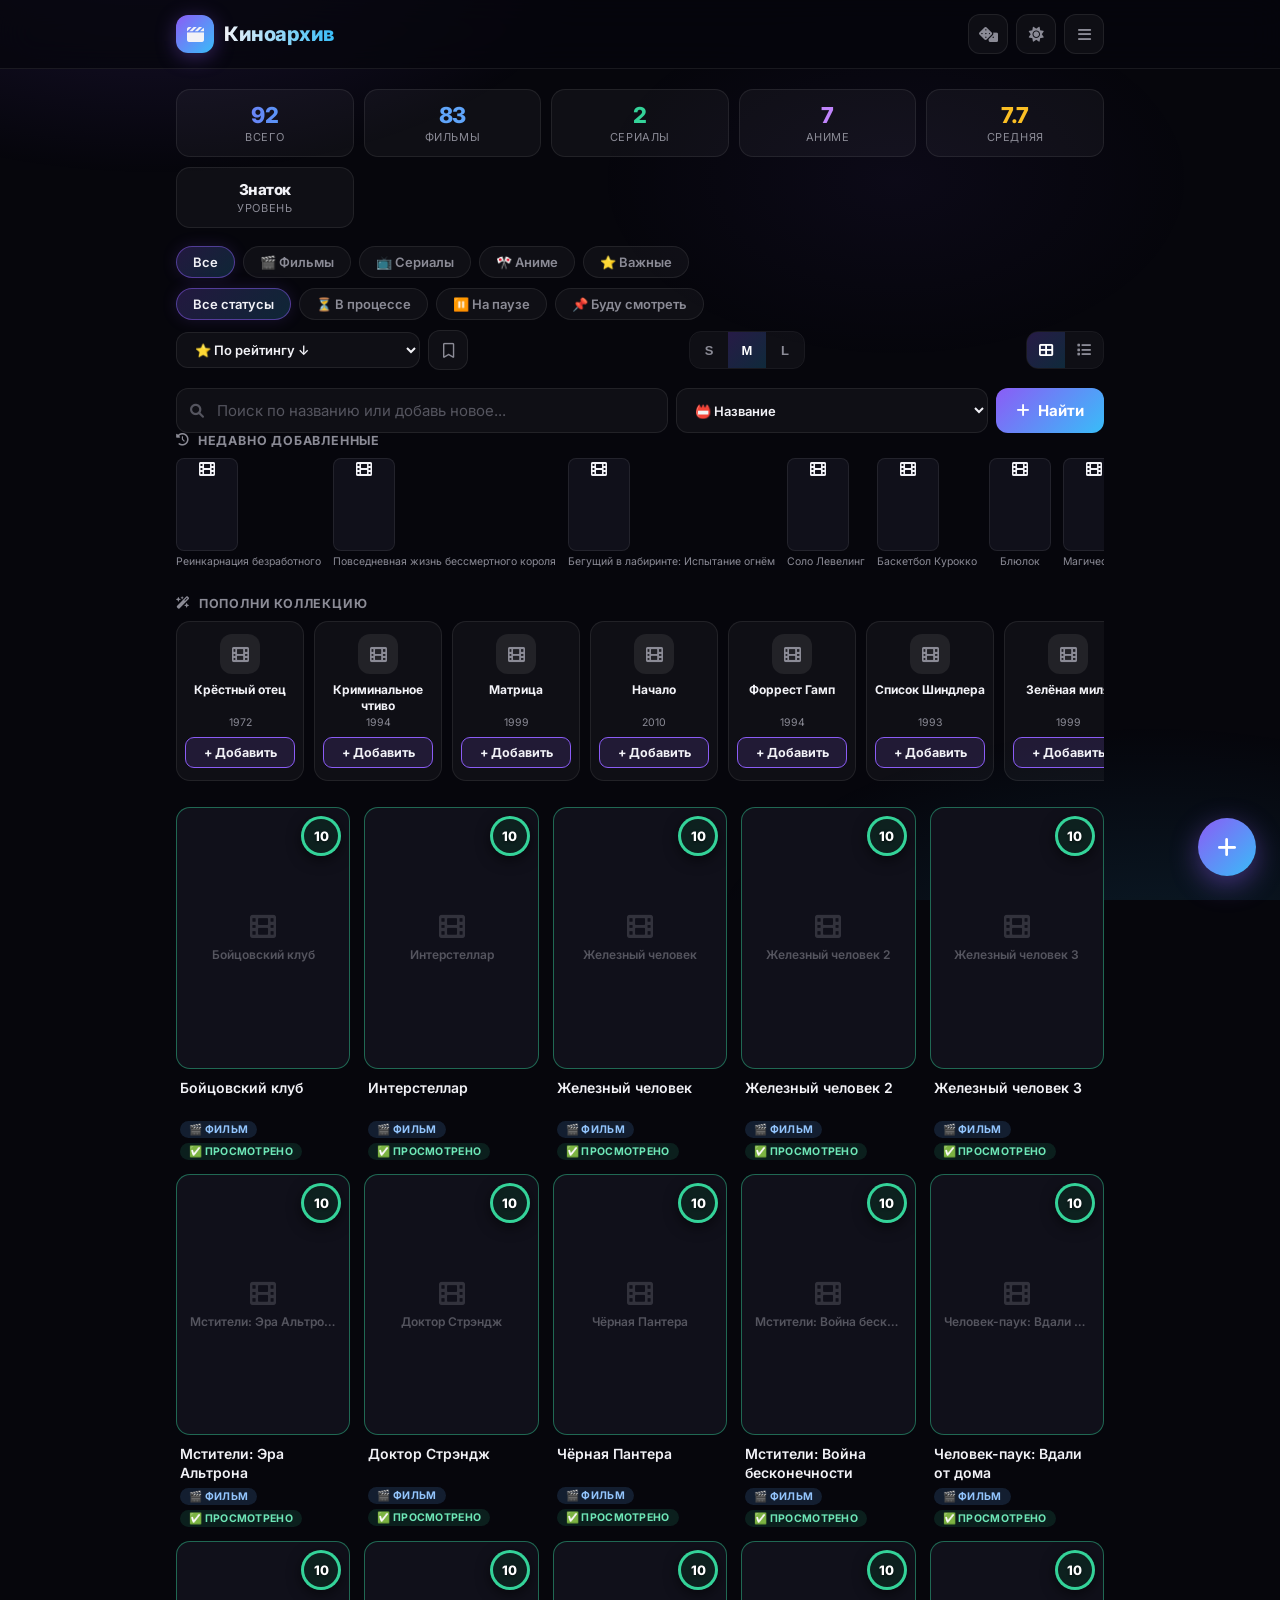
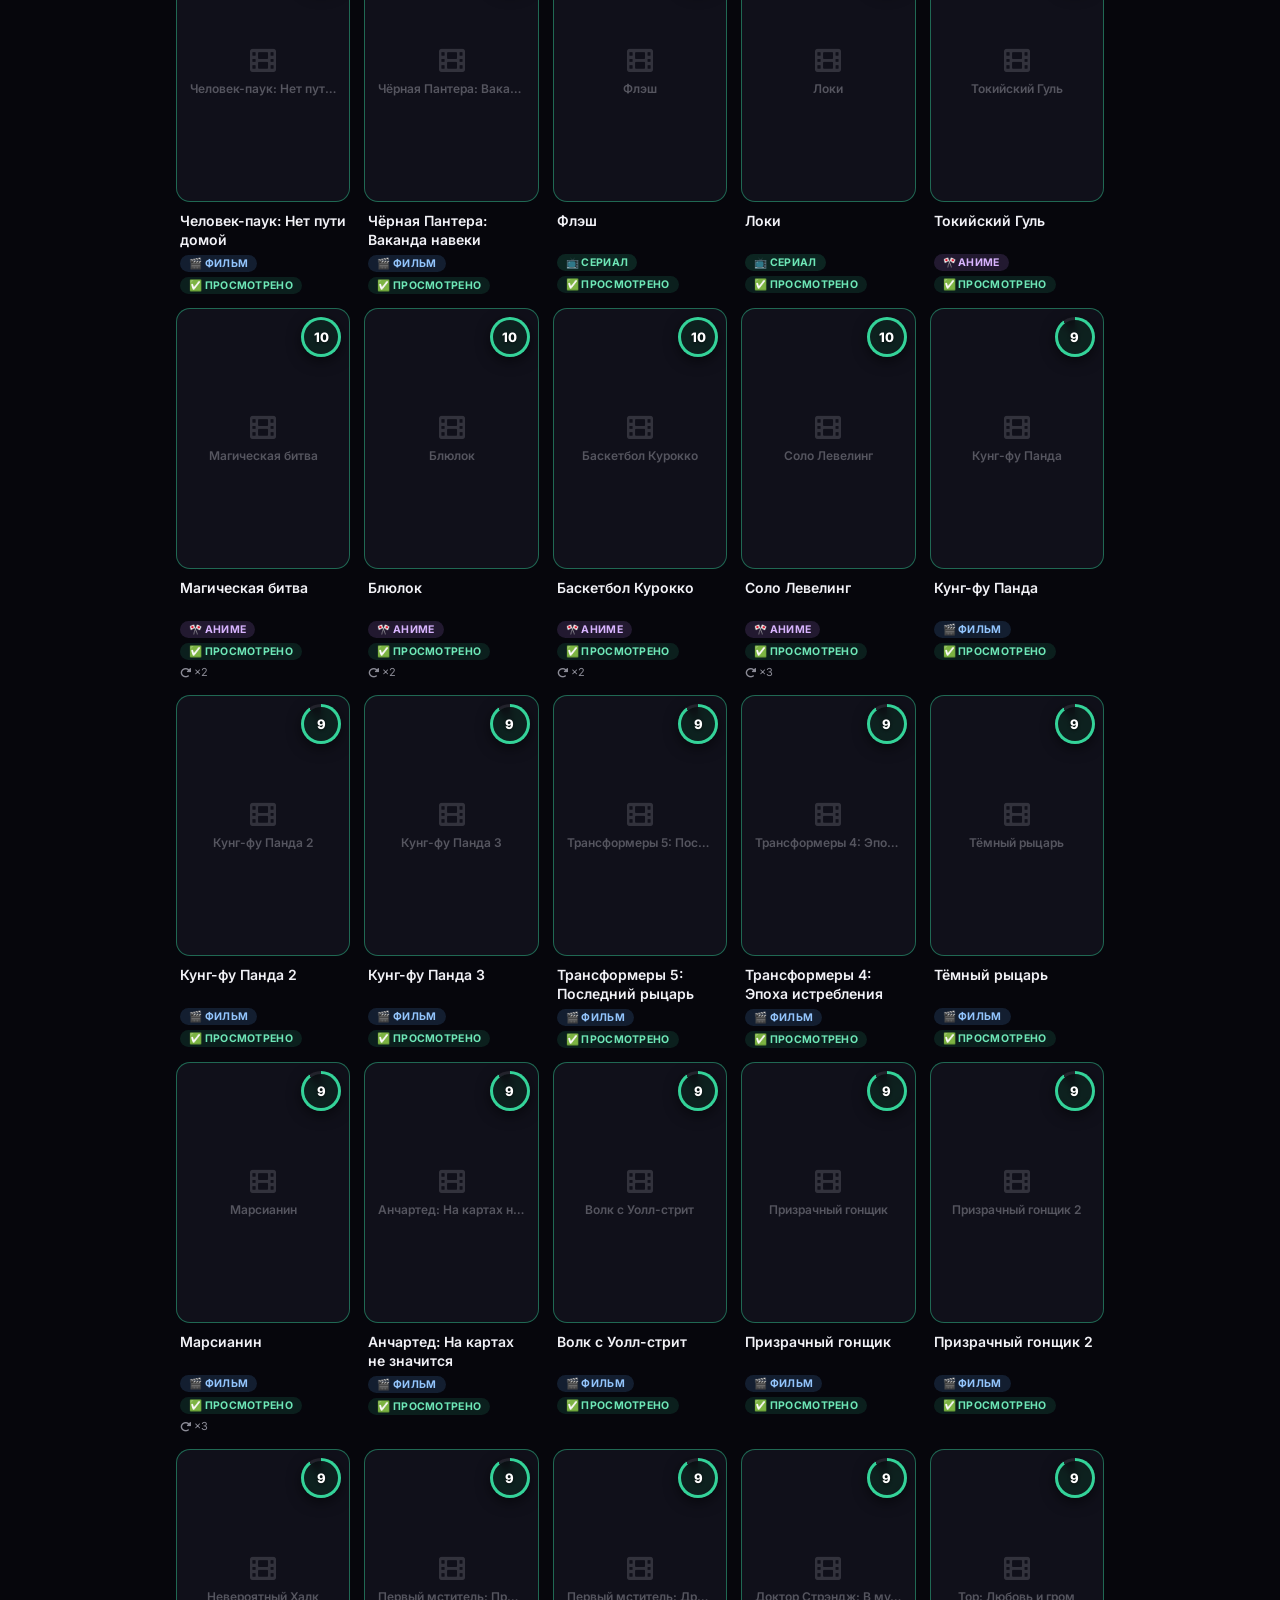
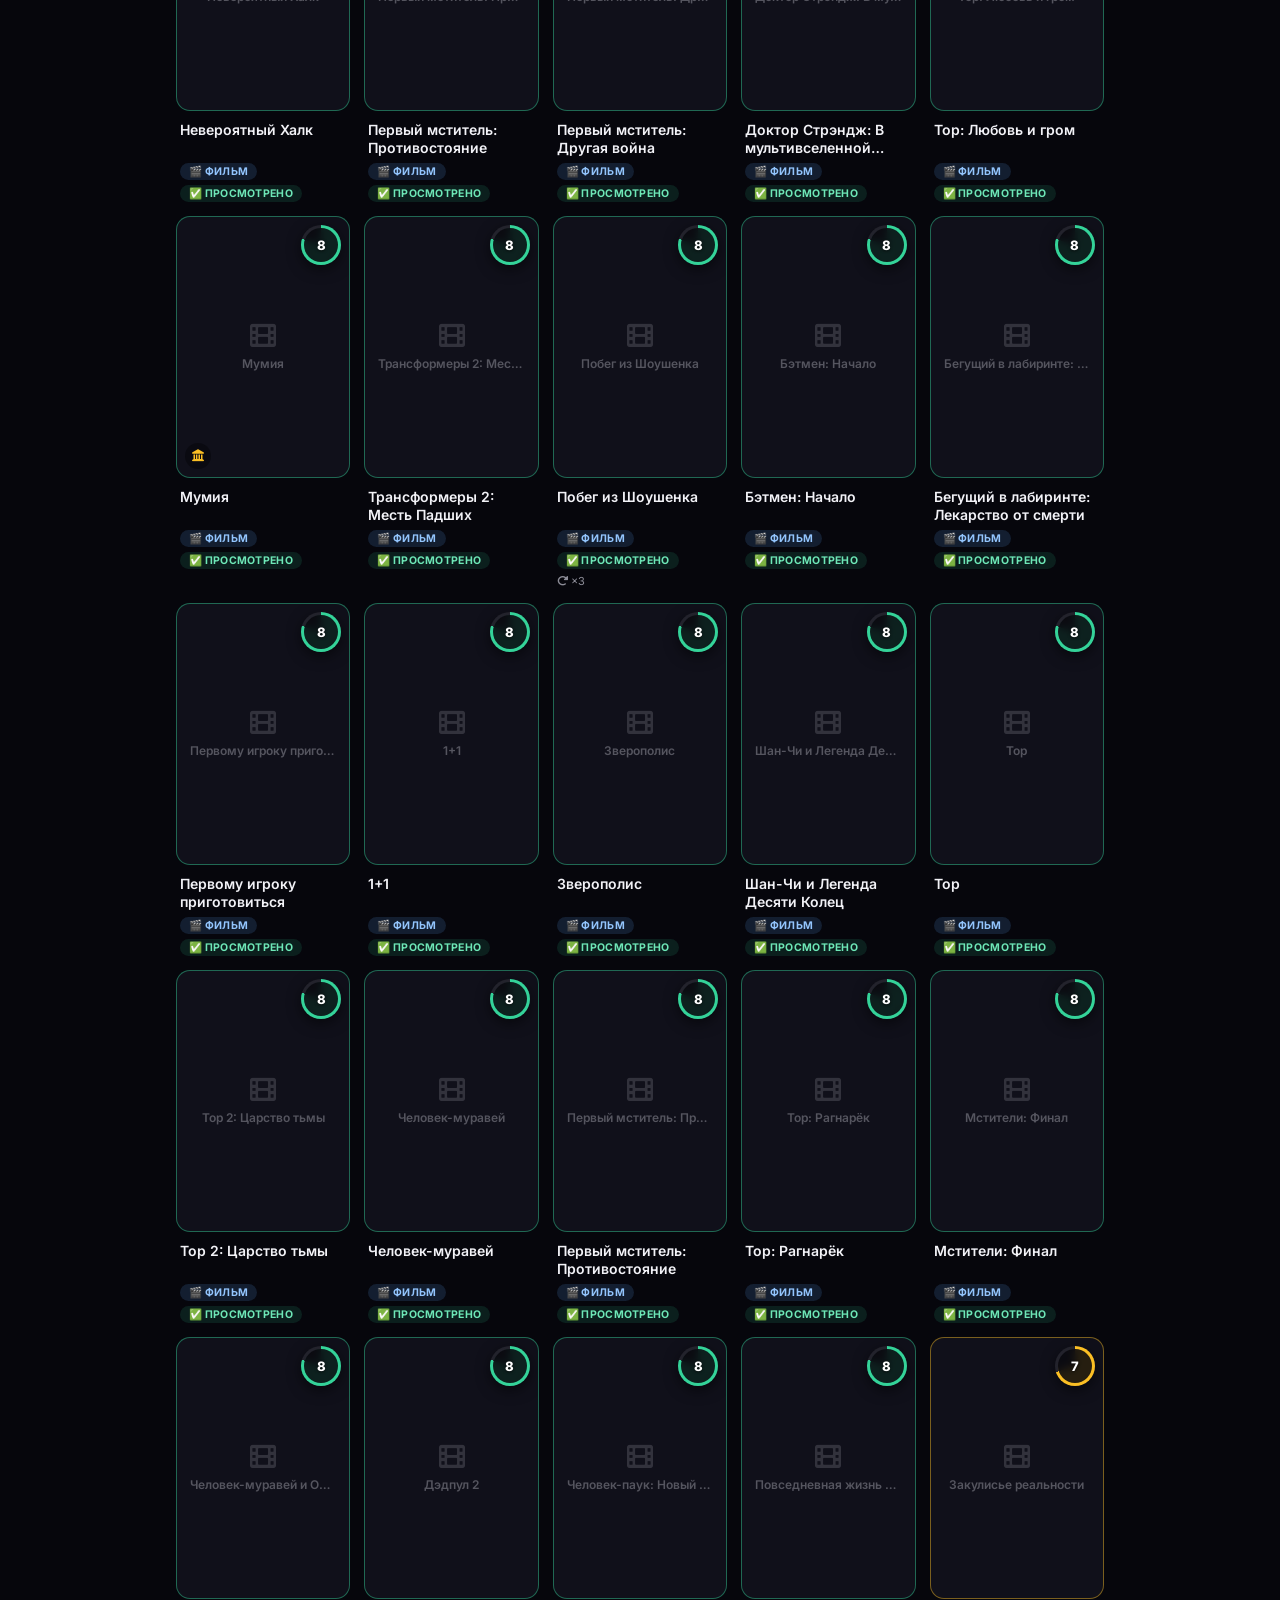
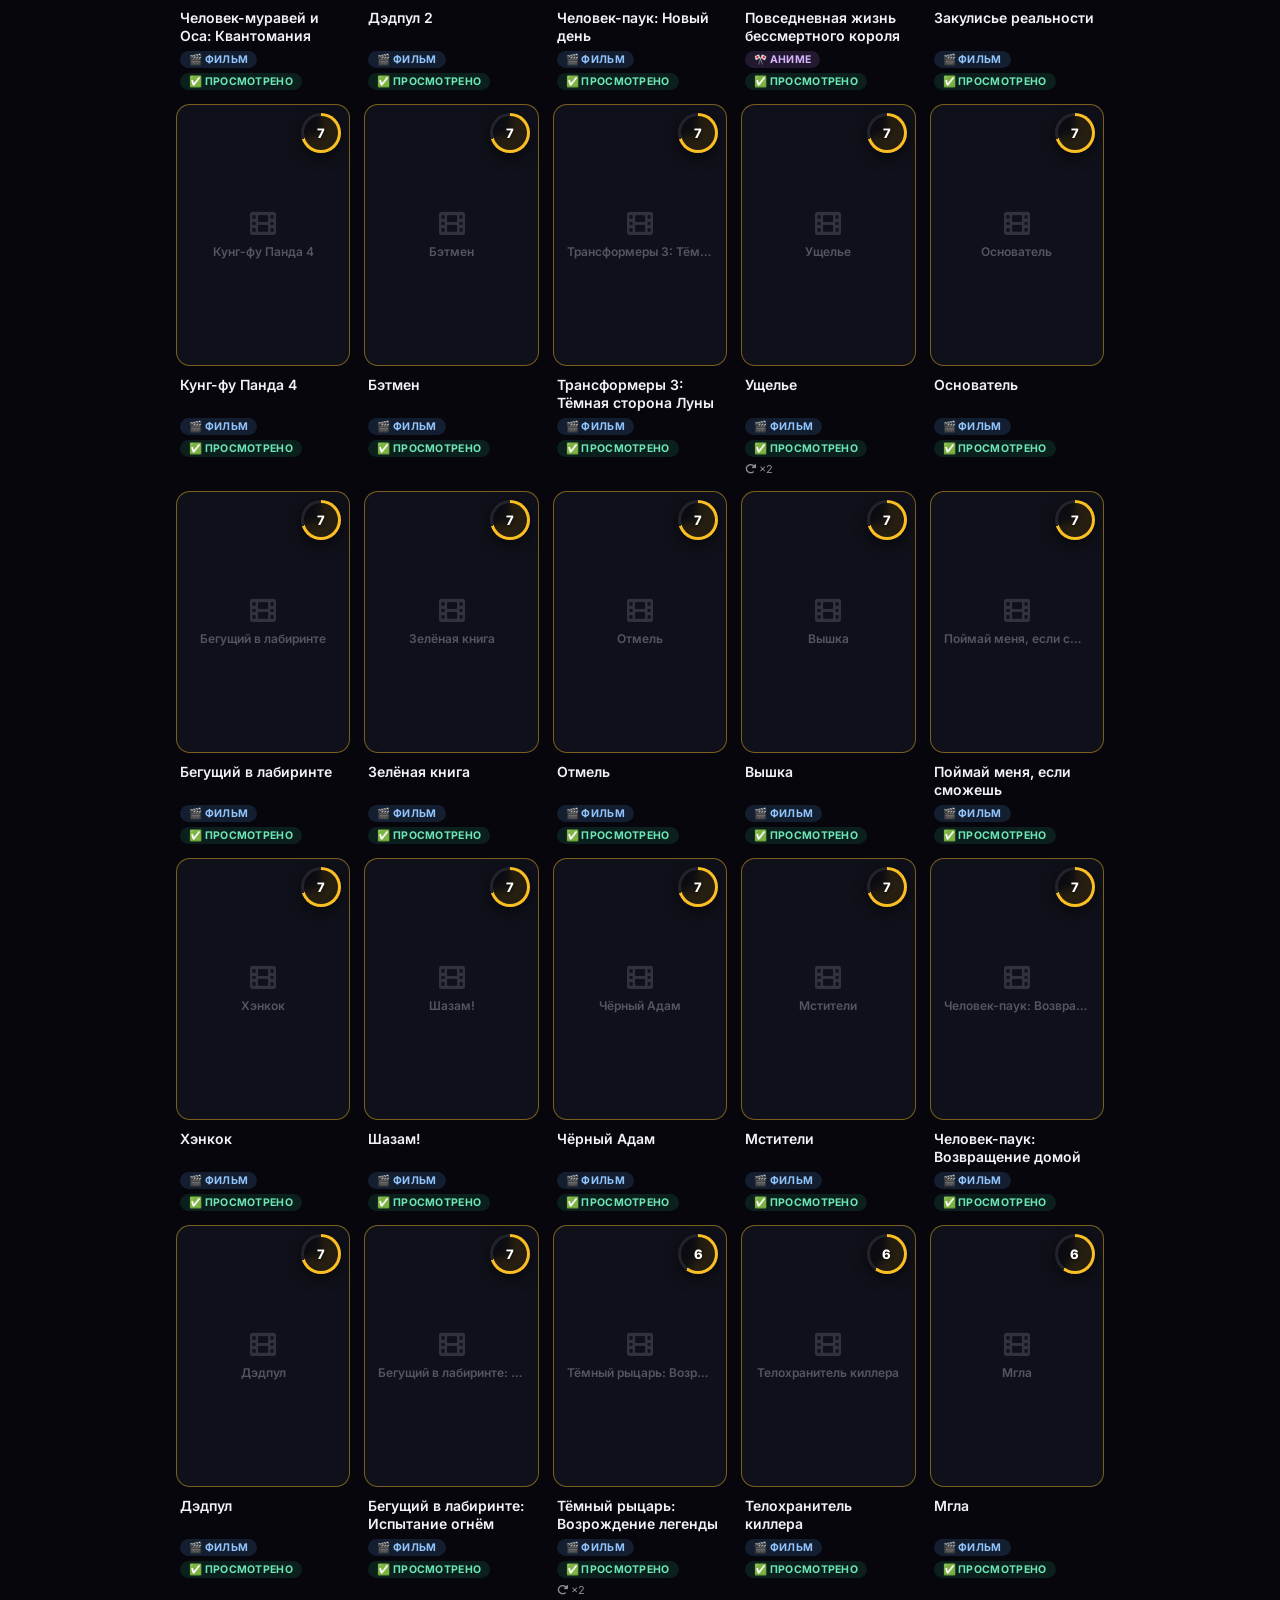
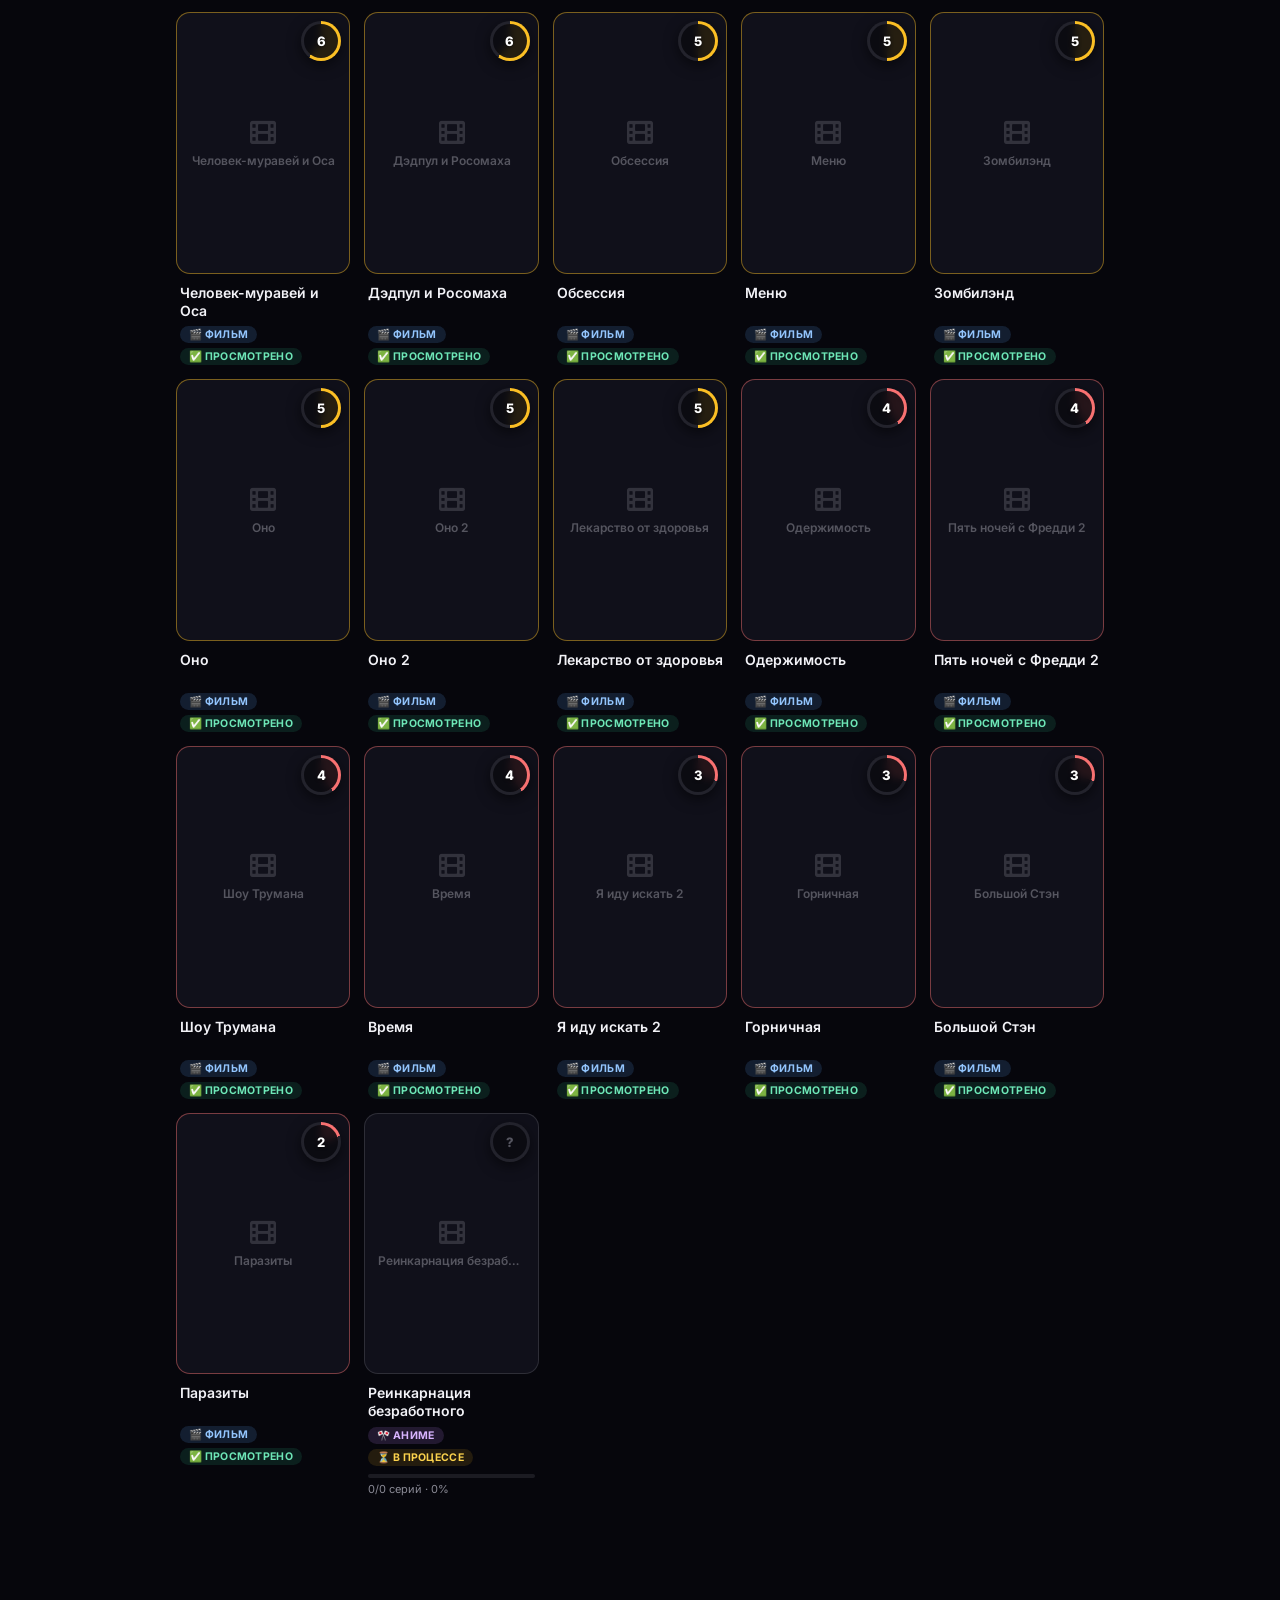
==== commit e0b20da6: "Корзина с восстановлением, оценка в 1 клик, импорт CSV, дубликаты, папки фильтров, аналитика, уровни" ====
--- a/index.html
+++ b/index.html
@@ -24,15 +24,21 @@
                 <button class="icon-btn" id="randomBtn" title="Случайный фильм"><i class="fas fa-dice"></i></button>
                 <button class="icon-btn" id="themeBtn" title="Тема"><i class="fas fa-moon"></i></button>
                 <div class="export-wrap">
-                    <button class="icon-btn" id="exportBtn" title="Экспорт"><i class="fas fa-download"></i></button>
-                    <div class="export-menu" id="exportMenu">
-                        <button data-format="json"><i class="fas fa-file-code"></i> JSON (бэкап)</button>
-                        <button data-format="markdown"><i class="fas fa-file-lines"></i> Markdown</button>
-                        <button data-format="csv"><i class="fas fa-table"></i> CSV (Excel)</button>
-                    </div>
-                </div>
-                <button class="icon-btn" id="importBtn" title="Импорт"><i class="fas fa-upload"></i></button>
-                <input type="file" id="importInput" accept=".json" style="display:none" />
+                    <button class="icon-btn" id="menuBtn" title="Меню"><i class="fas fa-bars"></i></button>
+                    <div class="export-menu" id="mainMenu">
+                        <button data-action="achievements"><i class="fas fa-trophy"></i> Достижения</button>
+                        <button data-action="analytics"><i class="fas fa-chart-column"></i> Аналитика</button>
+                        <button data-action="trash"><i class="fas fa-trash-can"></i> Корзина <span class="menu-badge" id="menuTrashCount"></span></button>
+                        <button data-action="duplicates"><i class="fas fa-copy"></i> Найти дубликаты</button>
+                        <div class="menu-sep"></div>
+                        <button data-action="export-json"><i class="fas fa-file-code"></i> Экспорт JSON</button>
+                        <button data-action="export-md"><i class="fas fa-file-lines"></i> Экспорт Markdown</button>
+                        <button data-action="export-csv"><i class="fas fa-table"></i> Экспорт CSV</button>
+                        <div class="menu-sep"></div>
+                        <button data-action="import"><i class="fas fa-upload"></i> Импорт (JSON/CSV)</button>
+                    </div>
+                </div>
+                <input type="file" id="importInput" accept=".json,.csv" style="display:none" />
             </div>
         </div>
     </header>
@@ -60,6 +66,10 @@
             <div class="stat avg">
                 <div class="num" id="avgRating">—</div>
                 <div class="lbl">Средняя</div>
+            </div>
+            <div class="stat level" title="Открой меню → Достижения" onclick="renderAchievements()">
+                <div class="num" id="levelVal">—</div>
+                <div class="lbl">Уровень</div>
             </div>
         </div>
 
@@ -70,11 +80,13 @@
                 <button class="chip" data-filter="Фильм">🎬 Фильмы</button>
                 <button class="chip" data-filter="Сериал">📺 Сериалы</button>
                 <button class="chip" data-filter="Аниме">🎌 Аниме</button>
+                <button class="chip" data-filter="important">⭐ Важные</button>
             </div>
 
             <div class="filters-row" id="statusFilters">
                 <button class="chip active" data-status="all">Все статусы</button>
                 <button class="chip status-watching" data-status="В процессе">⏳ В процессе</button>
+                <button class="chip status-pause" data-status="На паузе">⏸️ На паузе</button>
                 <button class="chip status-plan" data-status="Буду смотреть">📌 Буду смотреть</button>
             </div>
 
@@ -85,6 +97,8 @@
                 <button class="chip" data-decade="2010">10-е</button>
                 <button class="chip" data-decade="2020">20-е</button>
             </div>
+
+            <div class="filters-row" id="folderFilters" style="display:none;"></div>
 
             <div class="toolbar">
                 <select class="sort-select" id="sortSelect">
@@ -97,6 +111,12 @@
                     <option value="id-asc">📅 Сначала старые</option>
                     <option value="manual">✋ Свой порядок (drag & drop)</option>
                 </select>
+                <button class="icon-btn" id="saveFilterBtn" title="Сохранить фильтр как папку"><i class="far fa-bookmark"></i></button>
+                <div class="view-toggle" id="sizeToggle">
+                    <button id="sizeS" title="Маленькие карточки">S</button>
+                    <button id="sizeM" class="active" title="Средние карточки">M</button>
+                    <button id="sizeL" title="Большие карточки">L</button>
+                </div>
                 <div class="view-toggle">
                     <button id="viewGrid" class="active" title="Сетка"><i class="fas fa-th-large"></i></button>
                     <button id="viewList" title="Список"><i class="fas fa-list"></i></button>
@@ -110,6 +130,10 @@
                 <i class="fas fa-search"></i>
                 <input type="text" id="searchInput" placeholder="Поиск по названию или добавь новое..." />
             </div>
+            <select class="sort-select" id="searchMode" title="Область поиска" style="width:auto;">
+                <option value="name">📛 Название</option>
+                <option value="all">🔎 Везде (название, жанры, год, статус)</option>
+            </select>
             <button class="search-btn" id="searchBtn"><i class="fas fa-plus"></i> Найти</button>
         </div>
 
@@ -119,6 +143,12 @@
         <div class="recent-section" id="recentSection" style="display:none;">
             <div class="recent-title"><i class="fas fa-clock-rotate-left"></i> Недавно добавленные</div>
             <div class="recent-row" id="recentRow"></div>
+        </div>
+
+        <!-- КЛАССИКА -->
+        <div class="recent-section classics-section" id="classicsSection" style="display:none;">
+            <div class="recent-title"><i class="fas fa-wand-magic-sparkles"></i> Пополни коллекцию</div>
+            <div class="classics-row" id="classicsRow"></div>
         </div>
 
         <!-- КАРТОЧКИ -->
@@ -158,6 +188,7 @@
                     <select id="editStatus" onchange="toggleEditFields()">
                         <option value="Просмотрено">✅ Просмотрено</option>
                         <option value="В процессе">⏳ В процессе</option>
+                        <option value="На паузе">⏸️ На паузе</option>
                         <option value="Буду смотреть">📌 Буду смотреть</option>
                     </select>
                 </div>
@@ -190,6 +221,10 @@
             </div>
             <label>Постер (URL)</label>
             <input type="text" id="editPoster" placeholder="https://image.tmdb.org/..." />
+            <label style="display:flex;align-items:center;gap:8px;margin-top:14px;cursor:pointer;">
+                <input type="checkbox" id="editImportant" style="width:16px;height:16px;accent-color:var(--gold);" />
+                ⭐ Важное (выделять в списке)
+            </label>
             <div class="modal-actions">
                 <button class="btn-ghost" id="cancelModalBtn">Отмена</button>
                 <button class="btn-primary" id="saveModalBtn">💾 Сохранить</button>
@@ -213,6 +248,7 @@
                         <span id="detailYear">—</span>
                     </div>
                     <div class="detail-watched" id="detailWatched"></div>
+                    <div class="detail-watched" id="detailRuntime" style="font-size:12px;opacity:0.85;"></div>
                 </div>
             </div>
             <div class="detail-body">
@@ -240,6 +276,7 @@
                 <div class="detail-section-title">Похожее</div>
                 <div class="detail-similar" id="detailSimilar"></div>
                 <div class="modal-actions">
+                    <button class="btn-ghost" id="detailImportantBtn" onclick="toggleDetailImportant()" style="width:100%;"></button>
                     <button class="btn-ghost" onclick="closeDetail()" style="width:100%;">Закрыть</button>
                 </div>
             </div>
@@ -262,6 +299,107 @@
     </div>
 
     <div class="toast" id="toast"></div>
+
+    <!-- БЫСТРАЯ ОЦЕНКА -->
+    <div class="modal-overlay" id="rateModal">
+        <div class="modal" style="max-width:360px;">
+            <div class="modal-head">
+                <h3>⭐ Оценка</h3>
+                <button class="modal-close" onclick="closeRate()"><i class="fas fa-xmark"></i></button>
+            </div>
+            <p class="rate-hint" id="rateTitle" style="color:#b9b9c3;font-size:15px;">—</p>
+            <div class="rate-grid" id="rateGrid">
+                <button class="rate-btn" data-rate="1">1</button>
+                <button class="rate-btn" data-rate="2">2</button>
+                <button class="rate-btn" data-rate="3">3</button>
+                <button class="rate-btn" data-rate="4">4</button>
+                <button class="rate-btn" data-rate="5">5</button>
+                <button class="rate-btn" data-rate="6">6</button>
+                <button class="rate-btn" data-rate="7">7</button>
+                <button class="rate-btn" data-rate="8">8</button>
+                <button class="rate-btn" data-rate="9">9</button>
+                <button class="rate-btn" data-rate="10">10</button>
+                <button class="rate-btn clear" data-rate="0">Сбросить</button>
+            </div>
+        </div>
+    </div>
+
+    <!-- КОРЗИНА -->
+    <div class="modal-overlay" id="trashModal">
+        <div class="modal" style="max-width:420px;">
+            <div class="modal-head">
+                <h3>🗑️ Корзина <span id="trashCount" style="color:var(--muted);font-size:13px;"></span></h3>
+                <button class="modal-close" onclick="closeTrash()"><i class="fas fa-xmark"></i></button>
+            </div>
+            <div id="trashList"></div>
+            <div class="modal-actions">
+                <button class="btn-ghost" id="trashClear">Очистить всё</button>
+                <button class="btn-primary" onclick="closeTrash()">Закрыть</button>
+            </div>
+        </div>
+    </div>
+
+    <!-- ДУБЛИКАТЫ -->
+    <div class="modal-overlay" id="duplicatesModal">
+        <div class="modal" style="max-width:420px;">
+            <div class="modal-head">
+                <h3>👯 Дубликаты</h3>
+                <button class="modal-close" onclick="closeDuplicates()"><i class="fas fa-xmark"></i></button>
+            </div>
+            <p style="font-size:12.5px;color:var(--muted);margin-bottom:10px;">Удаление дубля отправит его в корзину</p>
+            <div id="dupList"></div>
+            <div class="modal-actions">
+                <button class="btn-ghost" onclick="closeDuplicates()">Закрыть</button>
+            </div>
+        </div>
+    </div>
+
+    <!-- АНАЛИТИКА -->
+    <div class="modal-overlay" id="analyticsModal">
+        <div class="modal" style="max-width:520px;">
+            <div class="modal-head">
+                <h3>📊 Аналитика</h3>
+                <button class="modal-close" onclick="closeAnalytics()"><i class="fas fa-xmark"></i></button>
+            </div>
+            <div id="analyticsBody"></div>
+            <div class="modal-actions">
+                <button class="btn-ghost" onclick="closeAnalytics()" style="width:100%;">Закрыть</button>
+            </div>
+        </div>
+    </div>
+
+    <!-- ДОСТИЖЕНИЯ -->
+    <div class="modal-overlay" id="achievementsModal">
+        <div class="modal" style="max-width:520px;">
+            <div class="modal-head">
+                <h3>🏆 Достижения</h3>
+                <button class="modal-close" onclick="closeAchievements()"><i class="fas fa-xmark"></i></button>
+            </div>
+            <div class="ach-level">
+                <div class="lv" id="achLevelName">Новичок</div>
+                <div class="sub" id="achLevelSub">—</div>
+            </div>
+            <div class="ach-grid" id="achGrid"></div>
+            <div class="modal-actions">
+                <button class="btn-ghost" onclick="closeAchievements()" style="width:100%;">Закрыть</button>
+            </div>
+        </div>
+    </div>
+
+    <!-- ПРОМПТ (имя папки) -->
+    <div class="modal-overlay" id="promptModal">
+        <div class="modal" style="max-width:340px;">
+            <div class="modal-head">
+                <h3 id="promptTitle">Название</h3>
+                <button class="modal-close" id="promptClose"><i class="fas fa-xmark"></i></button>
+            </div>
+            <input type="text" id="promptInput" placeholder="Название..." />
+            <div class="modal-actions">
+                <button class="btn-ghost" id="promptCancel">Отмена</button>
+                <button class="btn-primary" id="promptOk">Сохранить</button>
+            </div>
+        </div>
+    </div>
 
     <script src="data.js"></script>
     <script src="app.js"></script>
--- a/style.css
+++ b/style.css
@@ -1711,3 +1711,157 @@
         left: 0;
     }
 }
+/* =====================================================
+   НОВЫЕ ФИЧИ: пауза, важные, размеры, тинт, классика,
+   корзина, дубликаты, аналитика, достижения, рейтер
+   ===================================================== */
+
+/* --- Статус «На паузе» --- */
+.badge.status-pause { background: rgba(148, 163, 184, 0.16); color: #94a3b8; }
+[data-theme="light"] .badge.status-pause { color: #64748b; }
+.chip.status-pause.active { background: rgba(148, 163, 184, 0.14); border-color: #94a3b8; color: #cbd5e1; }
+[data-theme="light"] .chip.status-pause.active { color: #475569; }
+
+/* --- Уровень в статистике --- */
+.stat.level .num { font-size: 15px; }
+.stat.level { cursor: pointer; }
+.stat.level:hover { border-color: var(--accent); }
+[data-theme="light"] .stat.level .num { color: #7c3aed; }
+
+/* --- Важное ⭐ --- */
+.corner-star {
+    position: absolute; top: 8px; left: 8px; z-index: 2;
+    width: 26px; height: 26px; border-radius: 50%;
+    background: rgba(8, 8, 14, 0.7);
+    display: flex; align-items: center; justify-content: center;
+    font-size: 12px; color: var(--gold);
+    pointer-events: none;
+}
+.corner-old {
+    position: absolute; bottom: 8px; left: 8px; z-index: 2;
+    width: 26px; height: 26px; border-radius: 50%;
+    background: rgba(8, 8, 14, 0.72);
+    display: flex; align-items: center; justify-content: center;
+    font-size: 12px; color: #fbbf24;
+    pointer-events: none;
+}
+.list-item .l-important { color: var(--gold); font-size: 12px; }
+.gcard-actions button.act-star:hover { background: rgba(251, 191, 36, 0.2); border-color: var(--gold); color: var(--gold); }
+.list-item .l-actions button.act-star:hover { color: var(--gold); border-color: rgba(251, 191, 36, 0.4); }
+.gcard-actions button.act-pause:hover, .list-item .l-actions button.act-pause:hover { border-color: #94a3b8; color: #94a3b8; }
+
+/* --- Размер карточек --- */
+.cards.size-s { grid-template-columns: repeat(auto-fill, minmax(130px, 1fr)); }
+.cards.size-l { grid-template-columns: repeat(auto-fill, minmax(210px, 1fr)); }
+#sizeToggle button { font-weight: 700; font-size: 13px; }
+@media (max-width: 600px) {
+    .cards.size-s { grid-template-columns: repeat(auto-fill, minmax(104px, 1fr)); }
+    .cards.size-l { grid-template-columns: repeat(auto-fill, minmax(150px, 1fr)); }
+}
+
+/* --- Тинт рамки по рейтингу --- */
+.gcard .poster-wrap { border-color: var(--border); }
+.gcard .poster-wrap { border-color: color-mix(in srgb, var(--tint) 45%, transparent); }
+.gcard:hover .poster-wrap { box-shadow: 0 10px 26px color-mix(in srgb, var(--tint) 26%, transparent); }
+
+/* --- Жанровые теги на карточке --- */
+.genre-tags { display: flex; gap: 4px; flex-wrap: wrap; margin-top: 6px; }
+.genre-tag { font-size: 10px; padding: 2px 7px; border-radius: 6px; font-weight: 600; }
+
+/* --- Меню шапки --- */
+.menu-sep { height: 1px; background: var(--border); margin: 6px 4px; }
+.export-menu button .menu-badge { margin-left: auto; font-size: 11px; color: var(--muted); }
+
+/* --- Рейтер (быстрая оценка) --- */
+.rate-grid { display: grid; grid-template-columns: repeat(5, 1fr); gap: 8px; margin-top: 8px; }
+.rate-btn {
+    padding: 12px 0; border-radius: 10px; border: 1px solid var(--border);
+    background: var(--surface); color: var(--text); font-weight: 800; font-size: 15px;
+    font-family: inherit; cursor: pointer; transition: all 0.15s;
+}
+.rate-btn:hover { border-color: var(--accent); background: rgba(139, 92, 246, 0.12); transform: translateY(-2px); }
+.rate-btn.active { border-color: var(--gold); background: rgba(251, 191, 36, 0.12); }
+.rate-btn.clear { grid-column: span 5; border-color: var(--border); color: var(--muted); font-size: 13px; font-weight: 600; padding: 9px 0; }
+.rate-btn.clear:hover { border-color: var(--red); color: var(--red); background: rgba(248, 113, 113, 0.08); }
+.rate-hint { font-size: 12.5px; color: var(--muted); margin-bottom: 4px; }
+
+/* --- Классика --- */
+.classics-section { margin-bottom: 20px; }
+.classics-row { display: flex; gap: 10px; overflow-x: auto; padding-bottom: 6px; scrollbar-width: thin; }
+.classic-item {
+    flex: 0 0 128px; text-align: center; padding: 12px 8px;
+    background: var(--surface); border: 1px solid var(--border); border-radius: 14px;
+    transition: all 0.2s;
+}
+.classic-item:hover { border-color: var(--accent); transform: translateY(-2px); }
+.classic-icon { width: 40px; height: 40px; margin: 0 auto 8px; border-radius: 12px; background: var(--border); display: flex; align-items: center; justify-content: center; font-size: 17px; color: var(--muted); }
+.classic-name { font-size: 12px; font-weight: 700; line-height: 1.3; min-height: 31px; }
+.classic-year { font-size: 10.5px; color: var(--muted); margin-top: 3px; }
+.classic-add {
+    margin-top: 8px; width: 100%; padding: 7px 0; border-radius: 9px;
+    border: 1px solid var(--accent); background: rgba(139, 92, 246, 0.14); color: var(--text);
+    font-family: inherit; font-size: 12.5px; font-weight: 700; cursor: pointer; transition: all 0.15s;
+}
+.classic-add:hover { background: var(--accent); color: #fff; }
+
+/* --- Корзина --- */
+.trash-empty { color: var(--muted); text-align: center; padding: 22px 0; font-size: 14px; }
+.trash-item { display: flex; align-items: center; gap: 12px; padding: 10px 12px; margin-bottom: 8px; background: var(--surface); border: 1px solid var(--border); border-radius: 12px; }
+.trash-thumb { width: 38px; height: 56px; border-radius: 8px; object-fit: cover; background: var(--border); flex-shrink: 0; }
+.trash-info { flex: 1; min-width: 0; }
+.trash-name { font-weight: 700; font-size: 14px; white-space: nowrap; overflow: hidden; text-overflow: ellipsis; }
+.trash-date { font-size: 11.5px; color: var(--muted); margin-top: 2px; }
+.trash-item button { padding: 7px 10px; border-radius: 9px; border: 1px solid var(--border); background: var(--surface); font-family: inherit; cursor: pointer; font-size: 14px; flex-shrink: 0; transition: all 0.15s; }
+.trash-item .t-restore { color: var(--green); border-color: rgba(52, 211, 153, 0.4); }
+.trash-item .t-restore:hover { background: rgba(52, 211, 153, 0.12); }
+.trash-item .t-purge { color: var(--red); border-color: rgba(248, 113, 113, 0.4); }
+.trash-item .t-purge:hover { background: rgba(248, 113, 113, 0.12); }
+
+/* --- Дубликаты --- */
+.dup-group { margin-bottom: 10px; }
+.dup-title { font-size: 12.5px; color: var(--muted); margin-bottom: 5px; }
+.dup-row { display: flex; align-items: center; gap: 8px; padding: 7px 10px; background: var(--surface); border: 1px solid var(--border); border-radius: 10px; margin-bottom: 5px; font-size: 13.5px; }
+.dup-name { flex: 1; white-space: nowrap; overflow: hidden; text-overflow: ellipsis; }
+.dup-keep { color: var(--green); font-size: 11px; font-weight: 700; flex-shrink: 0; }
+.dup-del { color: var(--red); font-size: 11px; cursor: pointer; border: none; background: none; font-family: inherit; font-weight: 600; flex-shrink: 0; padding: 4px 6px; border-radius: 6px; }
+.dup-del:hover { background: rgba(248, 113, 113, 0.12); }
+
+/* --- Аналитика --- */
+.an-block { margin-bottom: 20px; }
+.an-block h4 { font-size: 12px; text-transform: uppercase; letter-spacing: 0.8px; color: var(--muted); margin-bottom: 10px; }
+.an-stats { display: grid; grid-template-columns: repeat(2, 1fr); gap: 8px; }
+.an-stat-card { background: var(--surface); border: 1px solid var(--border); border-radius: 12px; padding: 12px; text-align: center; }
+.an-stat-card .v { font-size: 19px; font-weight: 800; }
+.an-stat-card .v.sm { font-size: 14px; line-height: 1.35; }
+.an-stat-card .k { font-size: 10.5px; color: var(--muted); margin-top: 3px; text-transform: uppercase; letter-spacing: 0.4px; }
+.an-bar-row { display: flex; align-items: center; gap: 8px; margin-bottom: 7px; font-size: 12.5px; }
+.an-bar-row .lb { flex: 0 0 66px; color: var(--muted); text-align: right; font-size: 11px; white-space: nowrap; overflow: hidden; text-overflow: ellipsis; }
+.an-bar-track { flex: 1; height: 16px; background: var(--border); border-radius: 8px; overflow: hidden; }
+.an-bar-fill { height: 100%; border-radius: 8px; background: linear-gradient(90deg, var(--accent), var(--accent-2)); }
+.an-bar-row .vl { flex: 0 0 26px; font-weight: 700; font-size: 12px; }
+.an-week { display: flex; align-items: flex-end; gap: 5px; height: 74px; }
+.an-week-col { flex: 1; display: flex; flex-direction: column; align-items: center; gap: 3px; }
+.an-week-bar { width: 100%; max-width: 24px; background: linear-gradient(180deg, var(--accent), var(--accent-2)); border-radius: 5px 5px 0 0; min-height: 2px; }
+.an-week-lbl { font-size: 9.5px; color: var(--muted); }
+.an-none { color: var(--muted); font-size: 13px; padding: 10px 0; }
+@media (max-width: 600px) { .an-stats { grid-template-columns: repeat(2, 1fr); } }
+
+/* --- Достижения --- */
+.ach-grid { display: grid; grid-template-columns: repeat(2, 1fr); gap: 8px; }
+@media (max-width: 600px) { .ach-grid { grid-template-columns: 1fr; } }
+.ach-item { display: flex; gap: 10px; align-items: center; background: var(--surface); border: 1px solid var(--border); border-radius: 12px; padding: 10px 12px; }
+.ach-item.locked { opacity: 0.55; filter: grayscale(0.5); }
+.ach-icon { font-size: 21px; flex-shrink: 0; }
+.ach-info { min-width: 0; flex: 1; }
+.ach-name { font-size: 13px; font-weight: 700; }
+.ach-desc { font-size: 11px; color: var(--muted); margin-top: 1px; }
+.ach-bar { height: 5px; border-radius: 5px; background: var(--border); overflow: hidden; margin-top: 6px; }
+.ach-bar .fill { height: 100%; background: linear-gradient(90deg, var(--gold), var(--accent)); border-radius: 5px; }
+.ach-level { text-align: center; padding: 14px; border-radius: 12px; background: var(--surface); border: 1px solid var(--border); margin-bottom: 14px; }
+.ach-level .lv { font-size: 22px; font-weight: 800; background: linear-gradient(90deg, var(--accent), var(--accent-2)); -webkit-background-clip: text; -webkit-text-fill-color: transparent; }
+.ach-level .sub { font-size: 12.5px; color: var(--muted); margin-top: 3px; }
+
+/* --- Папки --- */
+.folder-chip { display: inline-flex; align-items: center; gap: 5px; }
+.folder-x { font-size: 10px; color: var(--muted); cursor: pointer; margin-left: 2px; }
+.folder-x:hover { color: var(--red); }
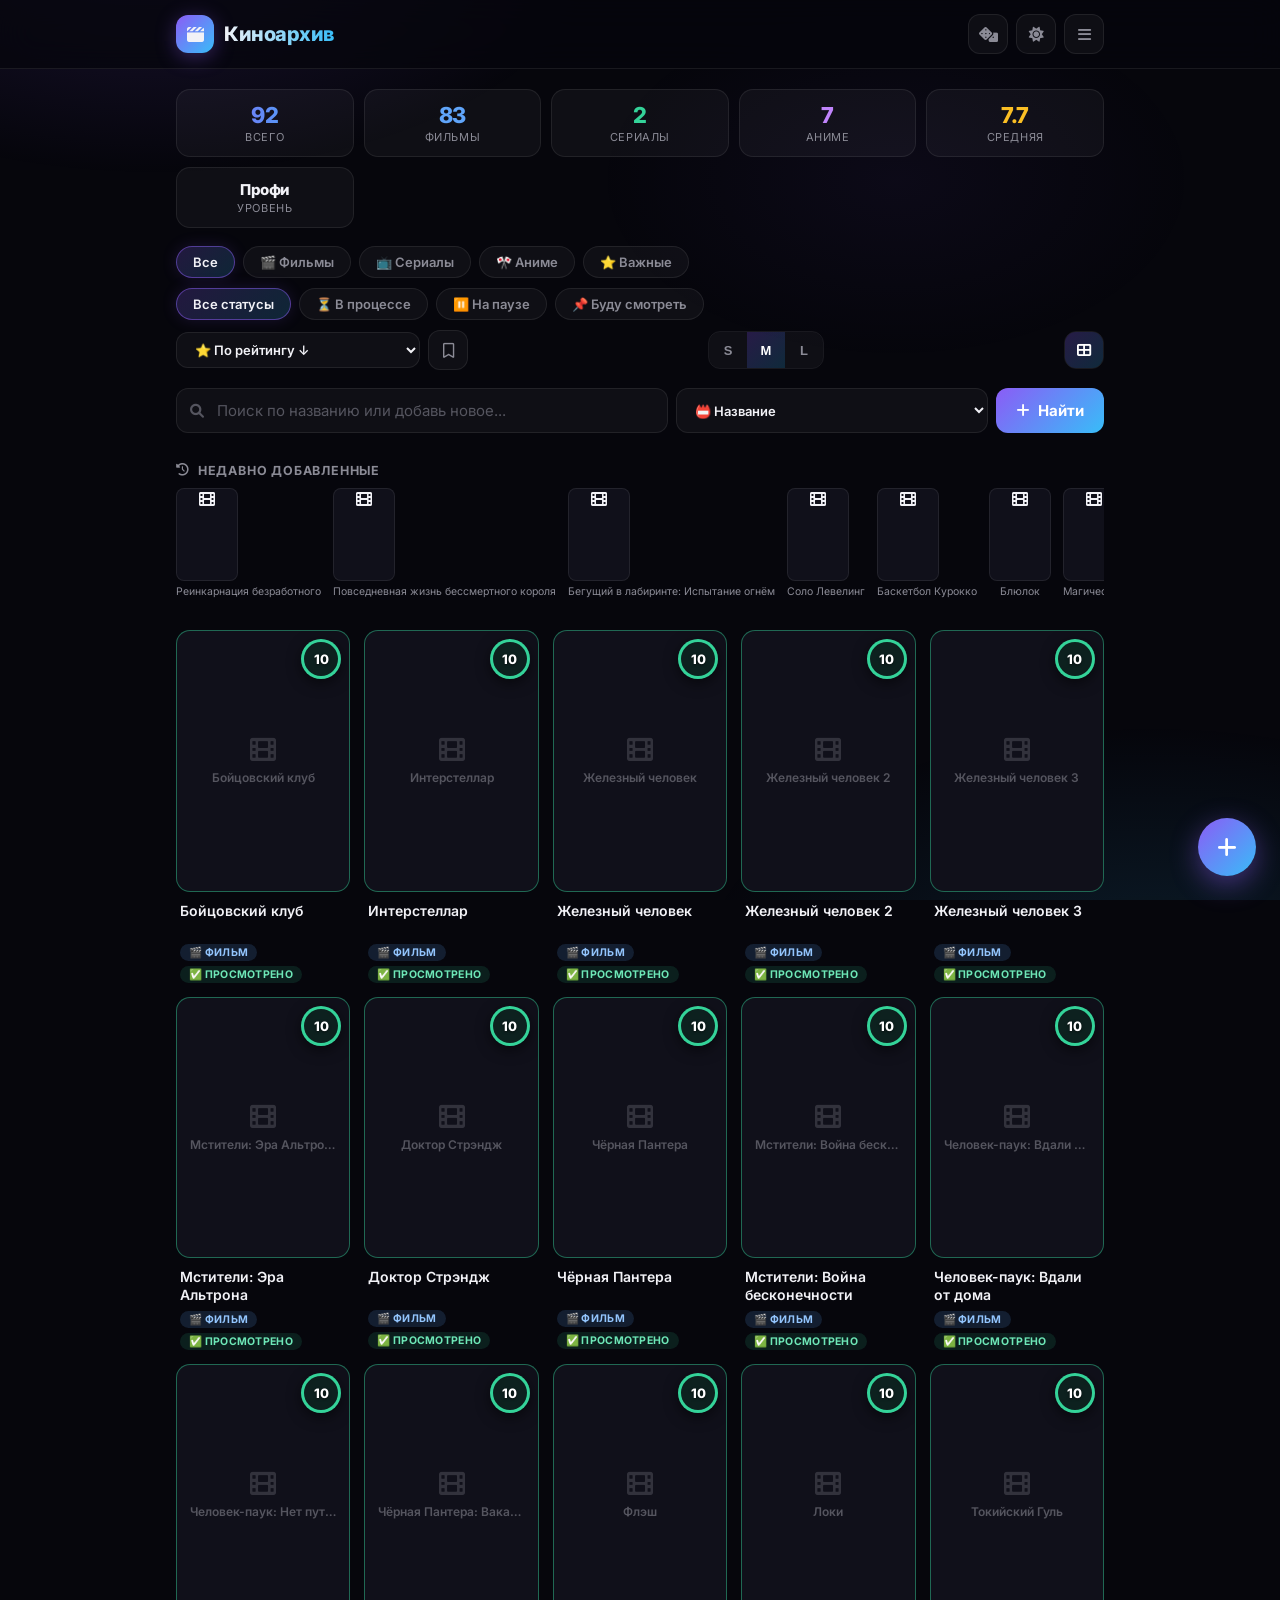
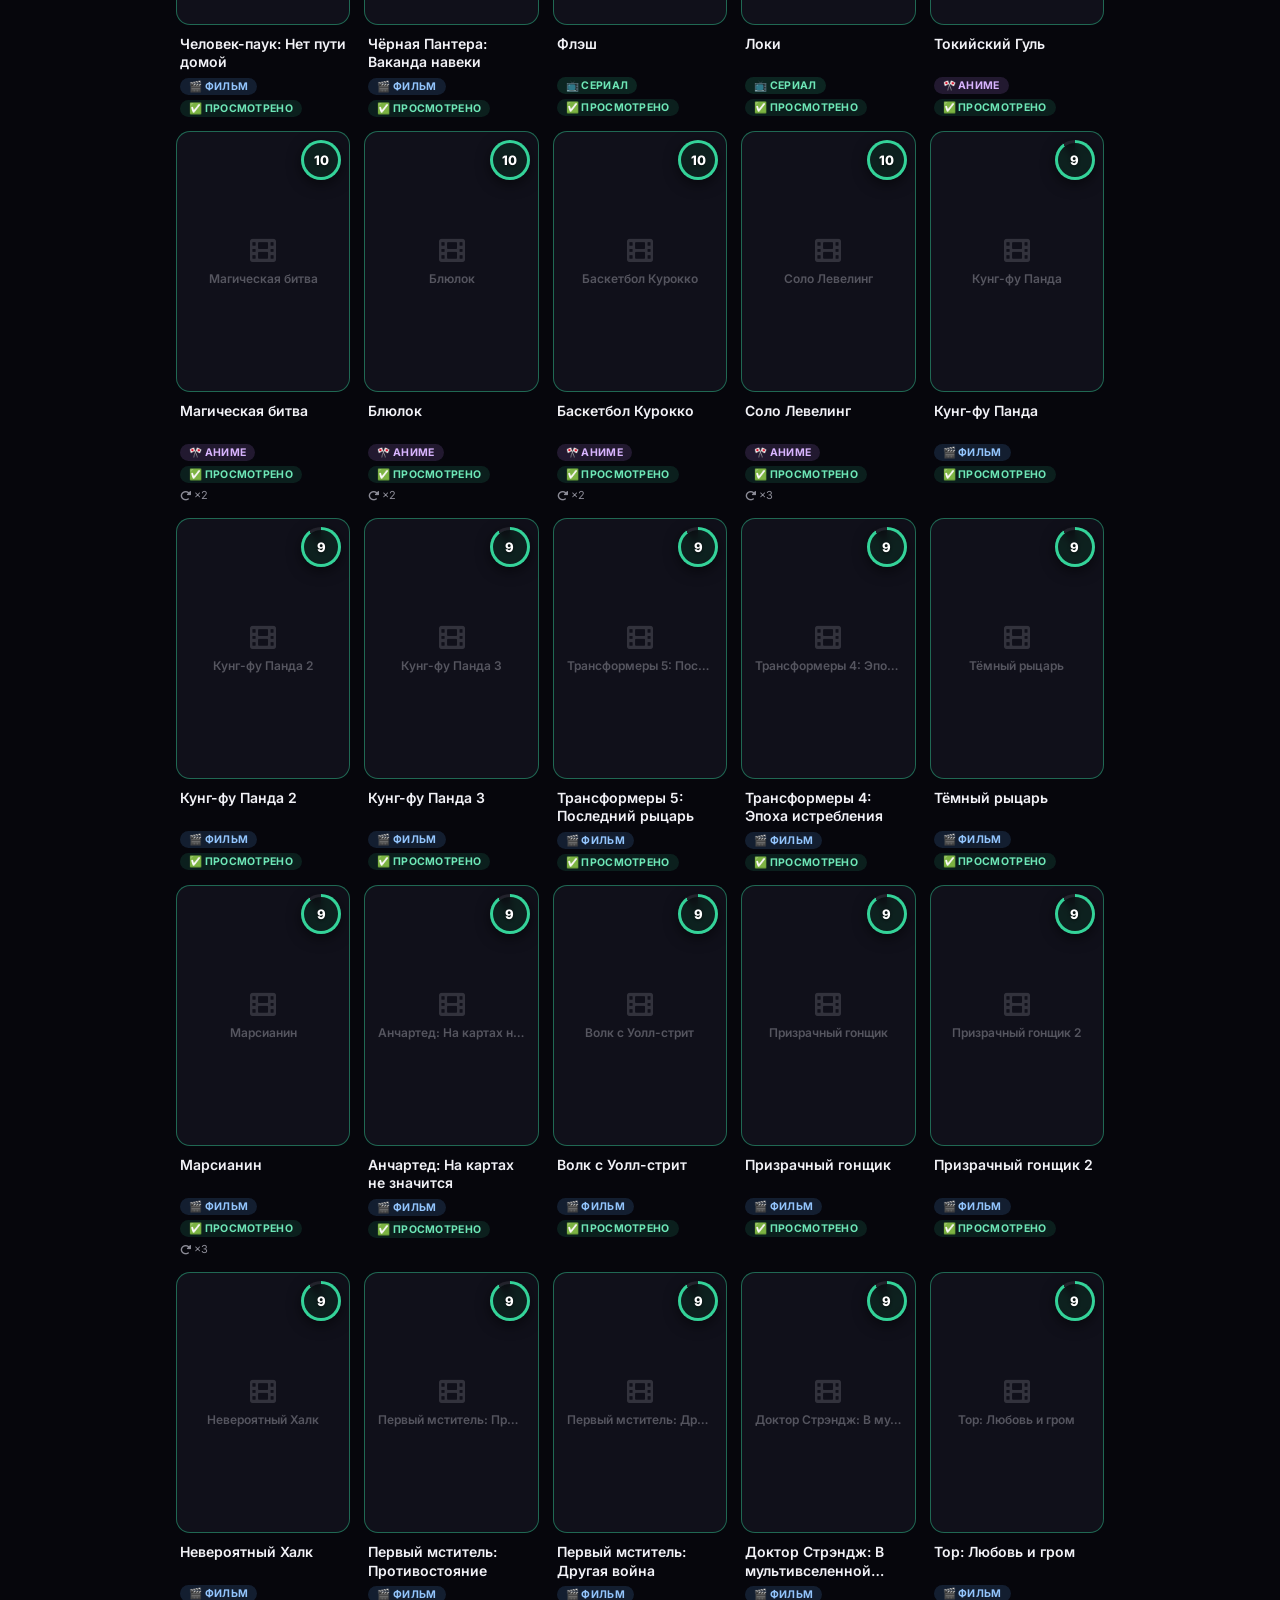
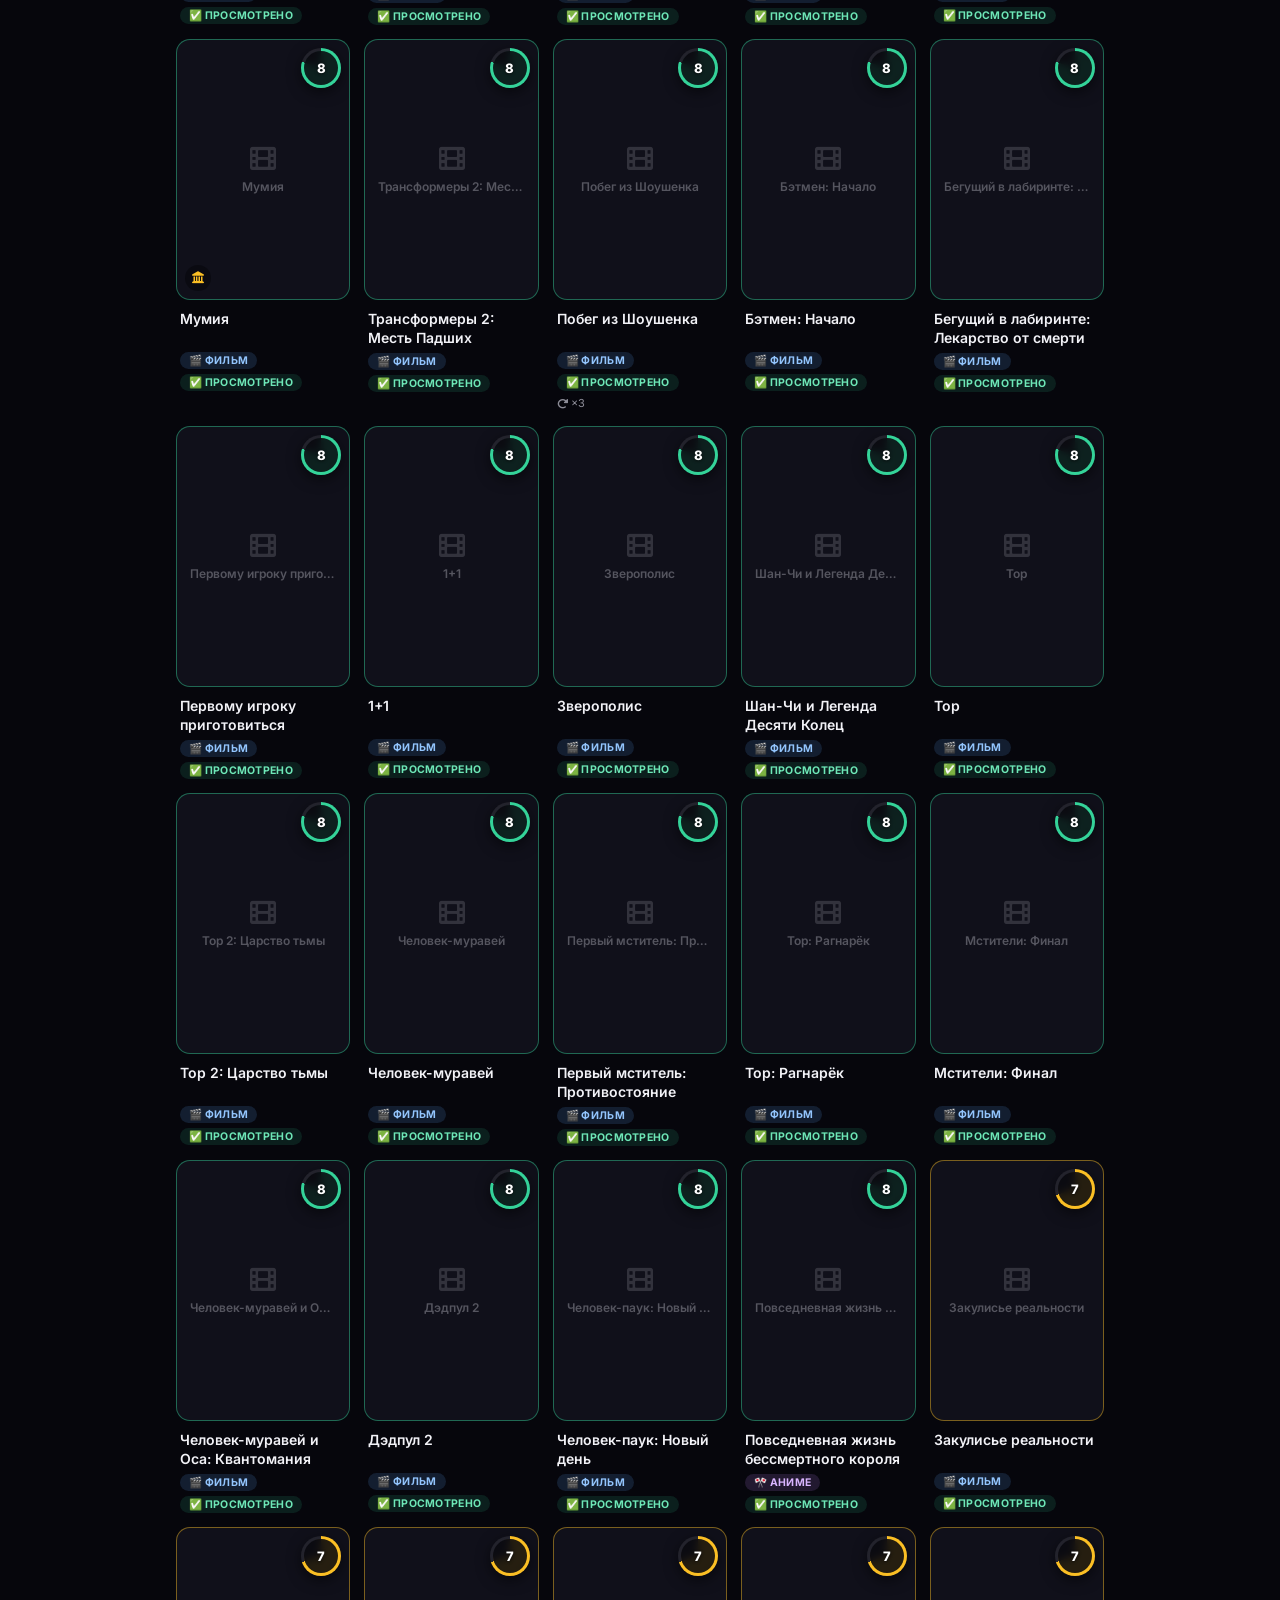
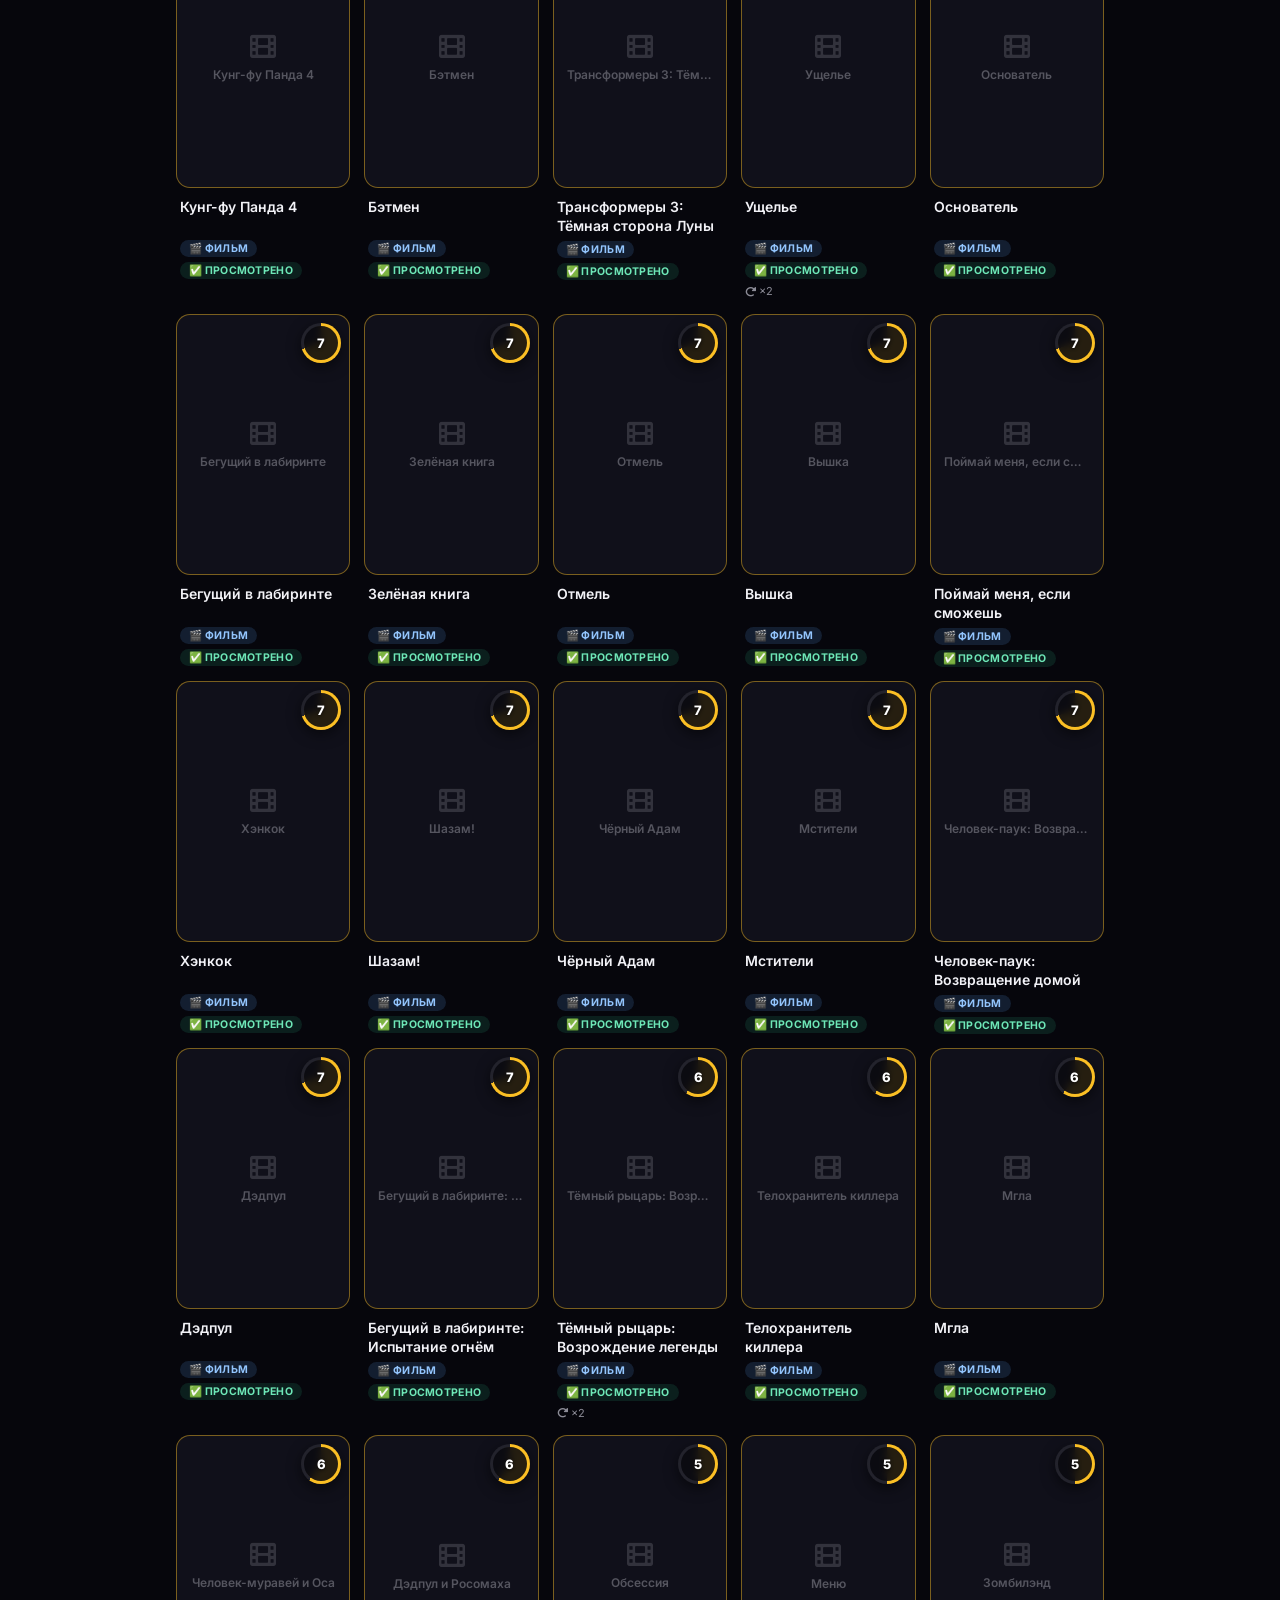
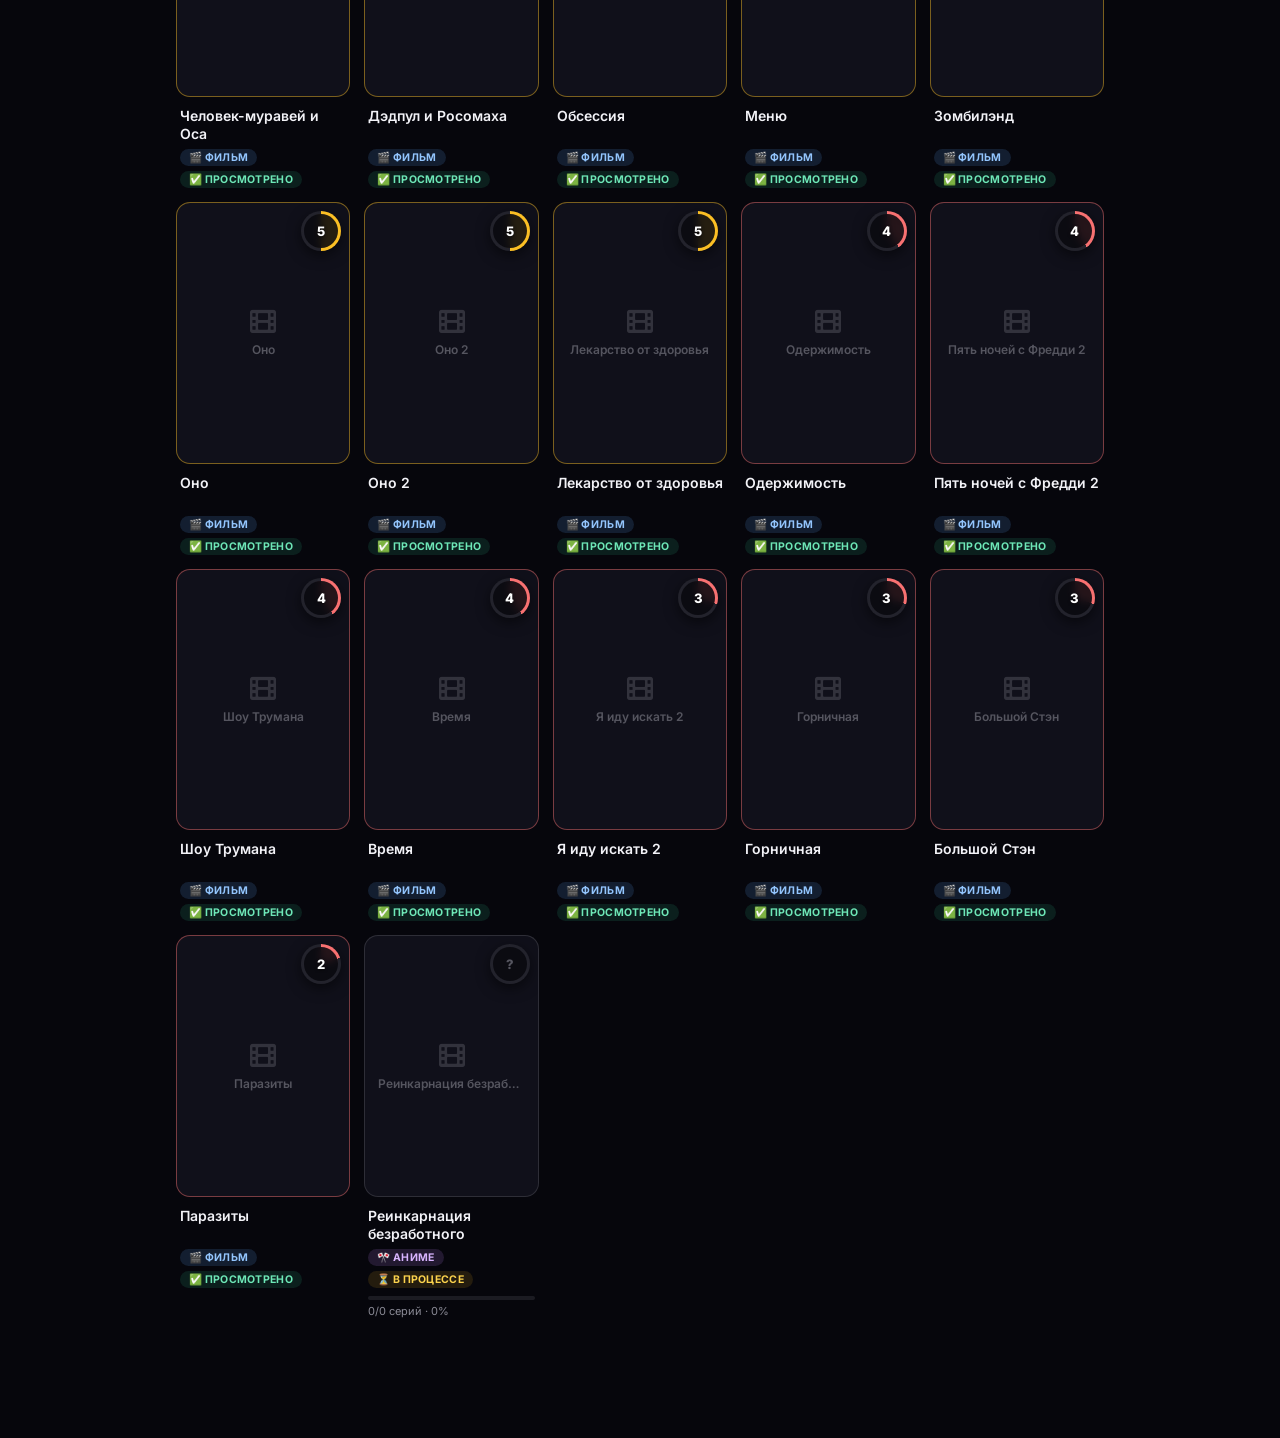
==== commit 3ce4ad35: "Коллекции фильмов, 34 достижения и 20 уровней, хронометраж и серии из TMDB, фикс аналитики и обложек" ====
--- a/index.html
+++ b/index.html
@@ -27,6 +27,7 @@
                     <button class="icon-btn" id="menuBtn" title="Меню"><i class="fas fa-bars"></i></button>
                     <div class="export-menu" id="mainMenu">
                         <button data-action="achievements"><i class="fas fa-trophy"></i> Достижения</button>
+                        <button data-action="collections"><i class="fas fa-boxes-stacked"></i> Коллекции</button>
                         <button data-action="analytics"><i class="fas fa-chart-column"></i> Аналитика</button>
                         <button data-action="trash"><i class="fas fa-trash-can"></i> Корзина <span class="menu-badge" id="menuTrashCount"></span></button>
                         <button data-action="duplicates"><i class="fas fa-copy"></i> Найти дубликаты</button>
@@ -119,7 +120,6 @@
                 </div>
                 <div class="view-toggle">
                     <button id="viewGrid" class="active" title="Сетка"><i class="fas fa-th-large"></i></button>
-                    <button id="viewList" title="Список"><i class="fas fa-list"></i></button>
                 </div>
             </div>
         </div>
@@ -143,12 +143,6 @@
         <div class="recent-section" id="recentSection" style="display:none;">
             <div class="recent-title"><i class="fas fa-clock-rotate-left"></i> Недавно добавленные</div>
             <div class="recent-row" id="recentRow"></div>
-        </div>
-
-        <!-- КЛАССИКА -->
-        <div class="recent-section classics-section" id="classicsSection" style="display:none;">
-            <div class="recent-title"><i class="fas fa-wand-magic-sparkles"></i> Пополни коллекцию</div>
-            <div class="classics-row" id="classicsRow"></div>
         </div>
 
         <!-- КАРТОЧКИ -->
@@ -249,6 +243,7 @@
                     </div>
                     <div class="detail-watched" id="detailWatched"></div>
                     <div class="detail-watched" id="detailRuntime" style="font-size:12px;opacity:0.85;"></div>
+                    <div class="detail-watched" id="detailEpisodes" style="font-size:12px;opacity:0.85;"></div>
                 </div>
             </div>
             <div class="detail-body">
@@ -386,6 +381,20 @@
         </div>
     </div>
 
+    <!-- КОЛЛЕКЦИИ -->
+    <div class="modal-overlay" id="collectionsModal">
+        <div class="modal" style="max-width:580px;">
+            <div class="modal-head">
+                <h3>🗂️ Коллекции</h3>
+                <button class="modal-close" onclick="closeCollections()"><i class="fas fa-xmark"></i></button>
+            </div>
+            <div id="collectionsBody"></div>
+            <div class="modal-actions">
+                <button class="btn-ghost" onclick="closeCollections()" style="width:100%;">Закрыть</button>
+            </div>
+        </div>
+    </div>
+
     <!-- ПРОМПТ (имя папки) -->
     <div class="modal-overlay" id="promptModal">
         <div class="modal" style="max-width:340px;">
--- a/style.css
+++ b/style.css
@@ -433,6 +433,7 @@
     display: flex;
     gap: 8px;
     position: relative;
+    margin-bottom: 30px;
 }
 
 .search-add .search-wrap {
@@ -503,7 +504,7 @@
     display: none;
     flex-direction: column;
     gap: 8px;
-    margin: 12px 0;
+    margin: 16px 0 10px;
     animation: fadeIn 0.25s ease;
 }
 
@@ -598,7 +599,8 @@
 
 /* ===== RECENT ===== */
 .recent-section {
-    margin-bottom: 22px;
+    margin-top: 14px;
+    margin-bottom: 26px;
 }
 
 .recent-title {
@@ -1865,3 +1867,132 @@
 .folder-chip { display: inline-flex; align-items: center; gap: 5px; }
 .folder-x { font-size: 10px; color: var(--muted); cursor: pointer; margin-left: 2px; }
 .folder-x:hover { color: var(--red); }
+
+/* --- Коллекции фильмов --- */
+.coll-block { margin-bottom: 20px; }
+.coll-head {
+    display: flex;
+    align-items: center;
+    gap: 8px;
+    font-weight: 800;
+    font-size: 15px;
+    letter-spacing: -0.2px;
+    margin-bottom: 10px;
+}
+.coll-icon { font-size: 18px; }
+.coll-count {
+    margin-left: auto;
+    font-size: 11px;
+    color: var(--muted);
+    font-weight: 700;
+    background: var(--surface);
+    border: 1px solid var(--border);
+    padding: 2px 10px;
+    border-radius: 999px;
+}
+.coll-row {
+    display: flex;
+    gap: 10px;
+    overflow-x: auto;
+    padding-bottom: 8px;
+    scrollbar-width: thin;
+    scrollbar-color: rgba(128, 128, 140, 0.3) transparent;
+}
+.coll-chip {
+    flex: 0 0 64px;
+    text-align: center;
+    cursor: pointer;
+    position: relative;
+    border-radius: 10px;
+    padding-bottom: 2px;
+    transition: transform 0.2s;
+}
+.coll-chip:hover { transform: translateY(-3px); }
+.coll-chip img,
+.coll-chip .coll-ph {
+    width: 64px;
+    height: 96px;
+    object-fit: cover;
+    border-radius: 10px;
+    border: 1px solid var(--border);
+    background: var(--img-bg);
+    display: block;
+    transition: all 0.2s;
+}
+.coll-chip .coll-ph {
+    display: flex;
+    align-items: center;
+    justify-content: center;
+    color: var(--dim);
+    font-size: 18px;
+}
+.coll-chip.watched img {
+    border-color: rgba(52, 211, 153, 0.7);
+    box-shadow: 0 0 14px rgba(52, 211, 153, 0.35);
+}
+.coll-chip.partial img {
+    filter: saturate(0.45);
+    border-color: rgba(251, 191, 36, 0.55);
+}
+.coll-chip.new img,
+.coll-chip.new .coll-ph {
+    filter: grayscale(0.9) brightness(0.55);
+}
+.coll-check {
+    position: absolute;
+    top: -6px;
+    right: -6px;
+    width: 21px;
+    height: 21px;
+    border-radius: 50%;
+    background: var(--green);
+    color: #fff;
+    font-size: 10px;
+    display: flex;
+    align-items: center;
+    justify-content: center;
+    box-shadow: 0 2px 8px rgba(0, 0, 0, 0.5);
+}
+.coll-state {
+    position: absolute;
+    top: -6px;
+    right: -6px;
+    width: 21px;
+    height: 21px;
+    border-radius: 50%;
+    background: rgba(8, 8, 14, 0.88);
+    color: var(--gold);
+    font-size: 11px;
+    display: flex;
+    align-items: center;
+    justify-content: center;
+    border: 1px solid var(--border-strong);
+}
+.coll-add-hint {
+    position: absolute;
+    top: 50%;
+    left: 50%;
+    transform: translate(-50%, -50%);
+    width: 28px;
+    height: 28px;
+    border-radius: 50%;
+    background: linear-gradient(135deg, var(--accent), var(--accent-2));
+    color: #fff;
+    font-size: 12px;
+    display: flex;
+    align-items: center;
+    justify-content: center;
+    box-shadow: 0 2px 10px rgba(0, 0, 0, 0.45);
+}
+.coll-name {
+    font-size: 9.5px;
+    color: var(--muted);
+    margin-top: 4px;
+    line-height: 1.25;
+    min-height: 24px;
+    display: -webkit-box;
+    -webkit-line-clamp: 2;
+    -webkit-box-orient: vertical;
+    overflow: hidden;
+}
+.coll-chip.watched .coll-name { color: var(--green); font-weight: 700; }
